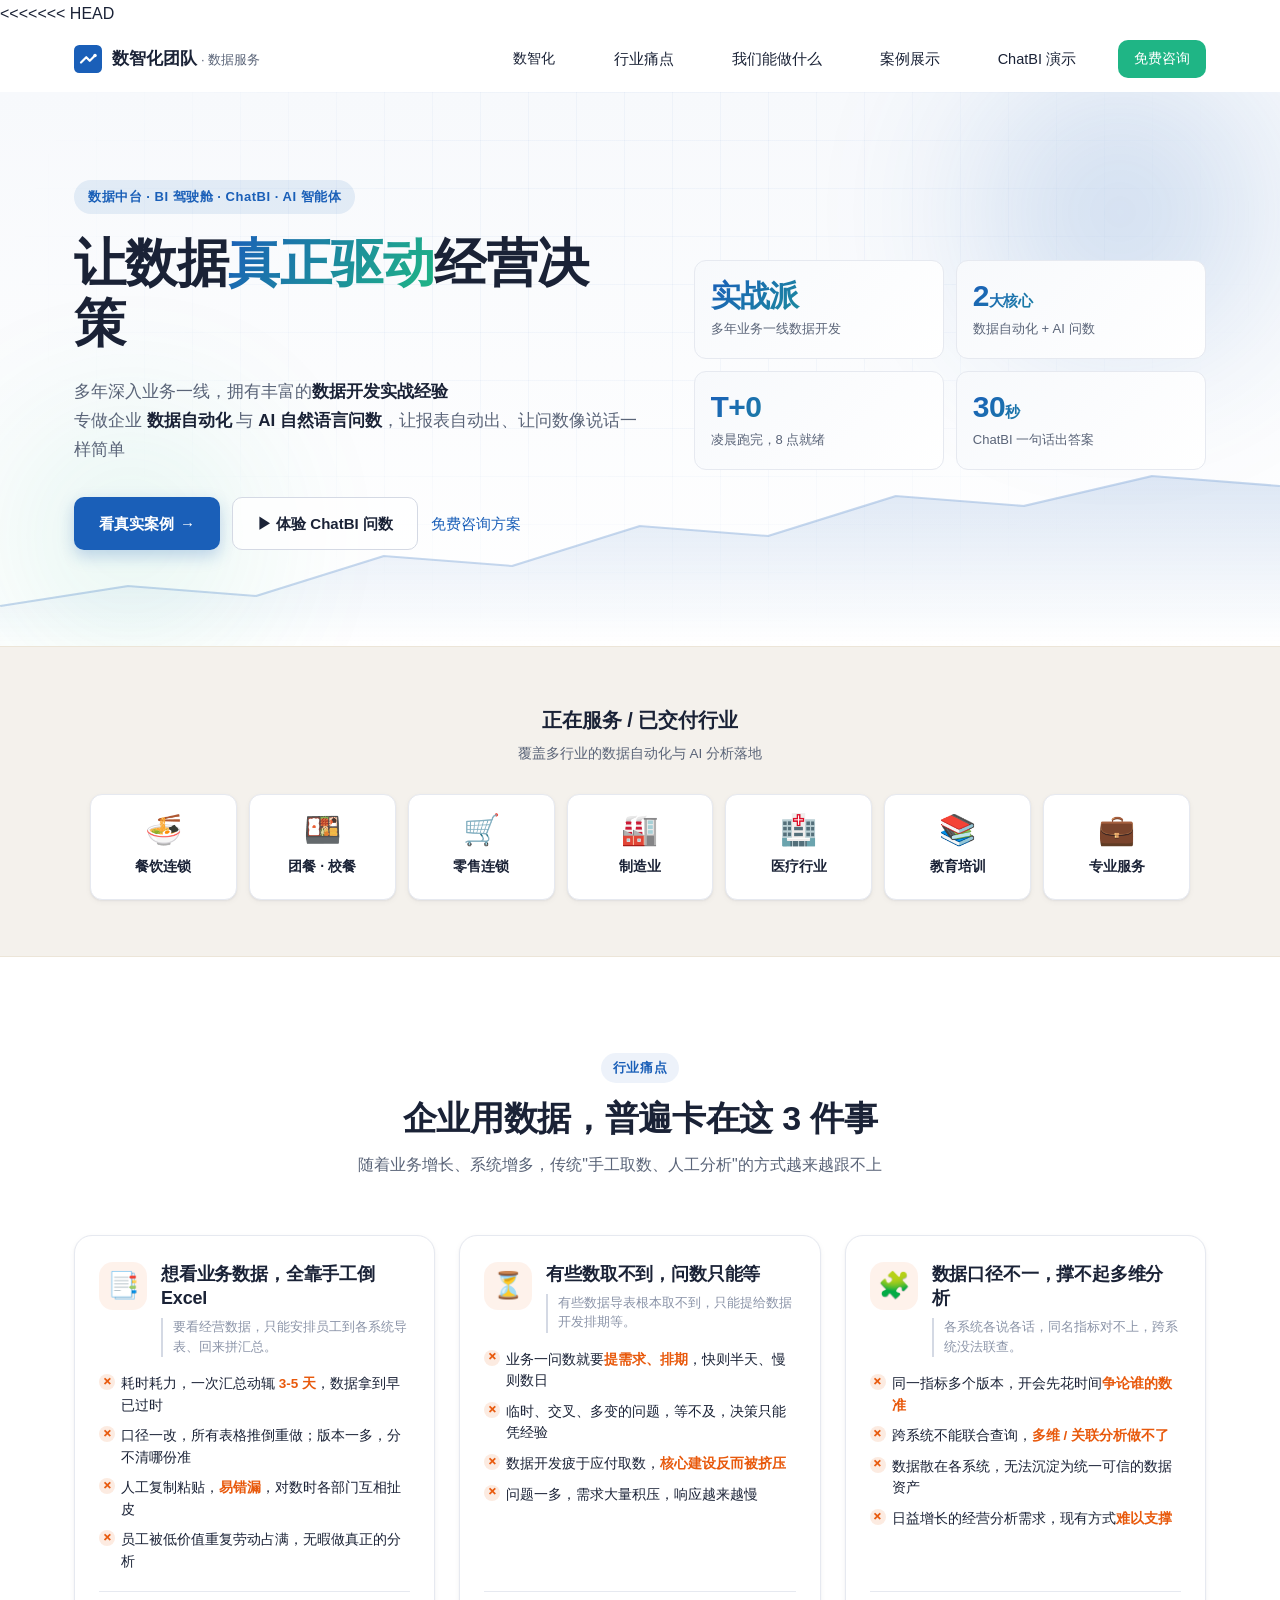
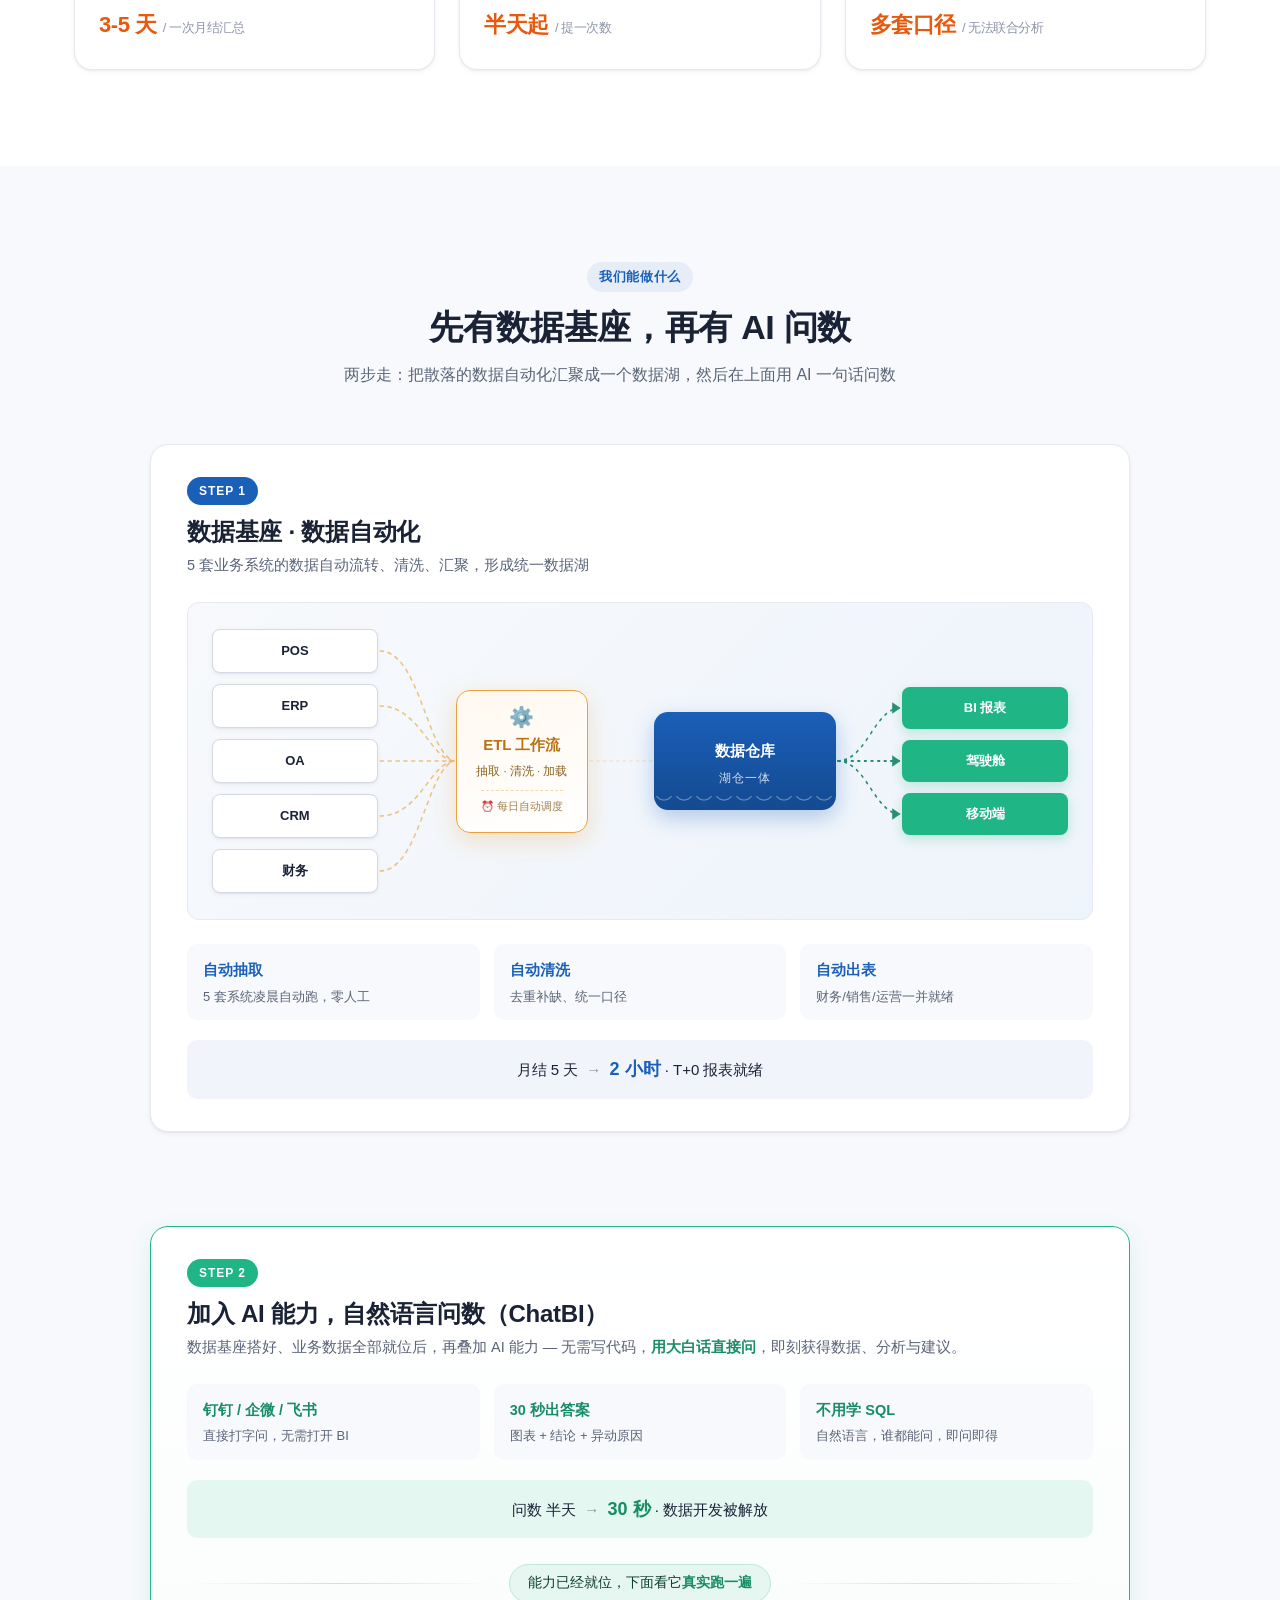
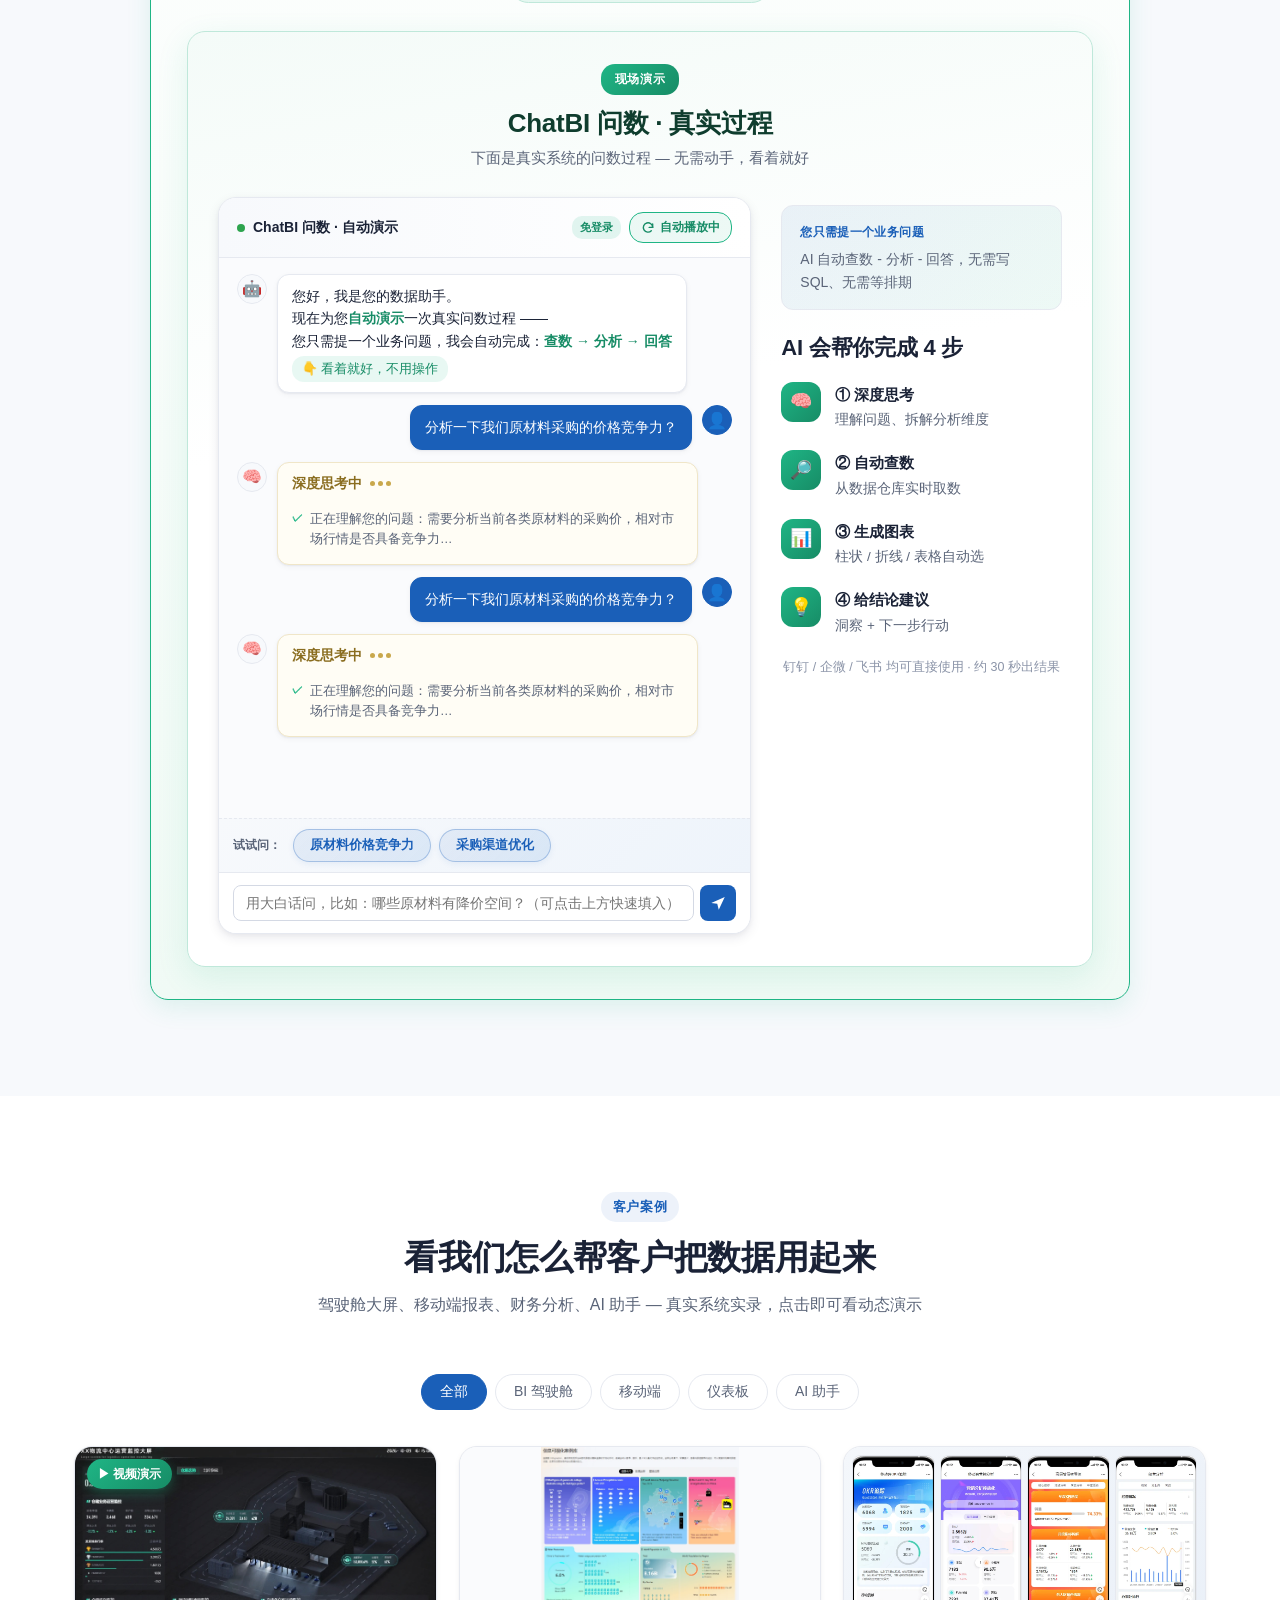
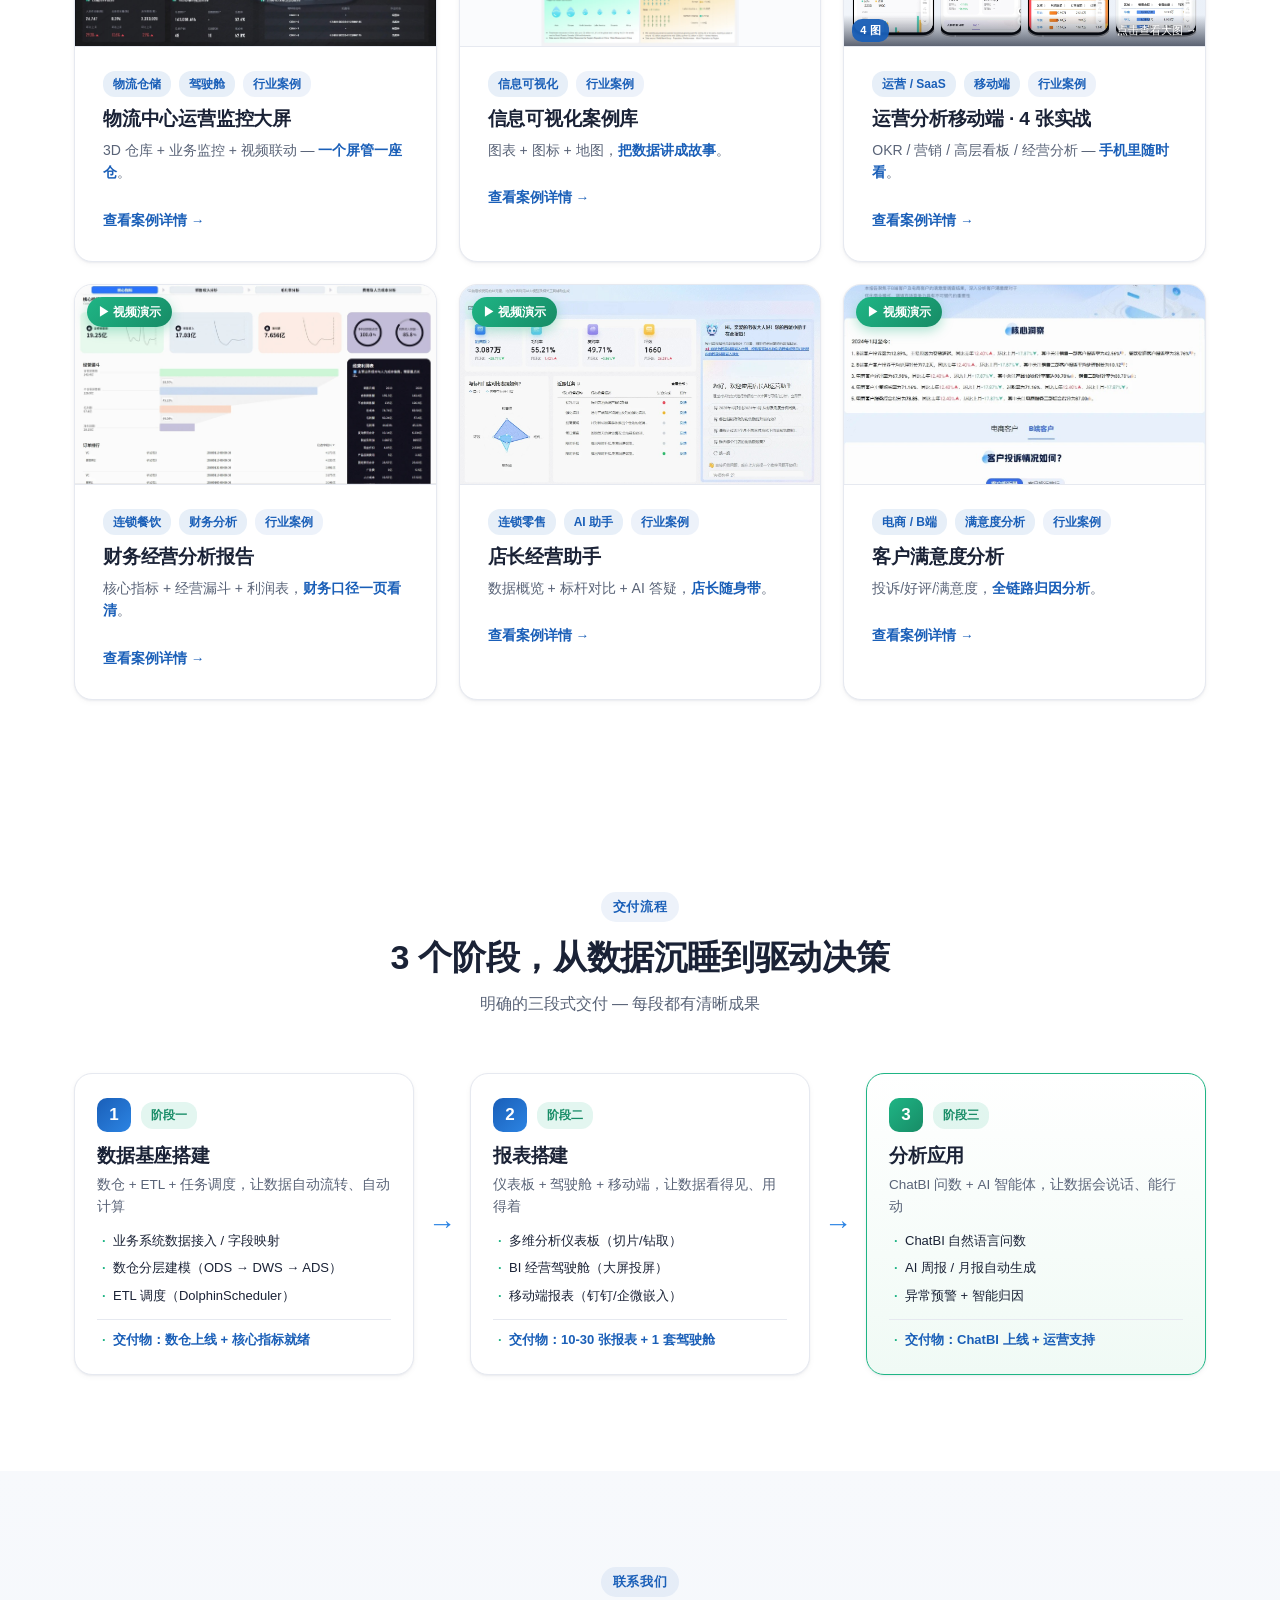
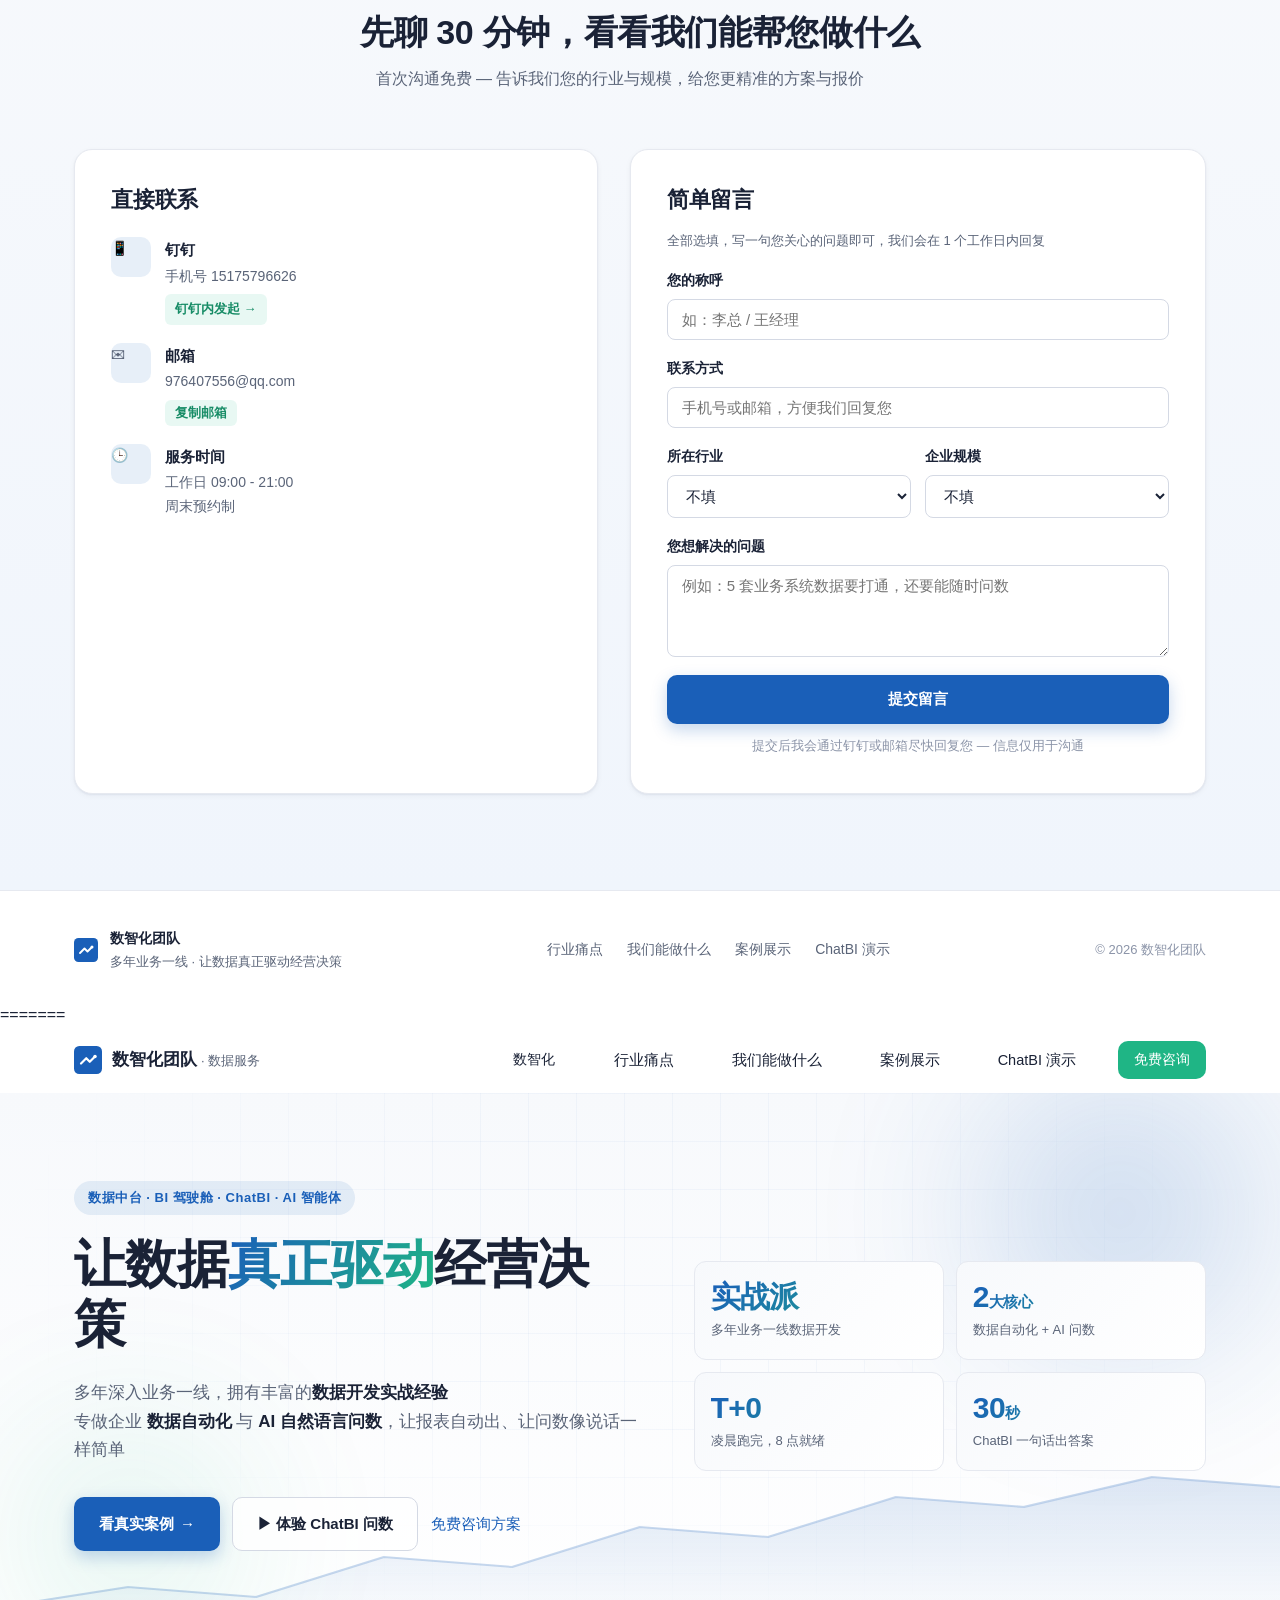
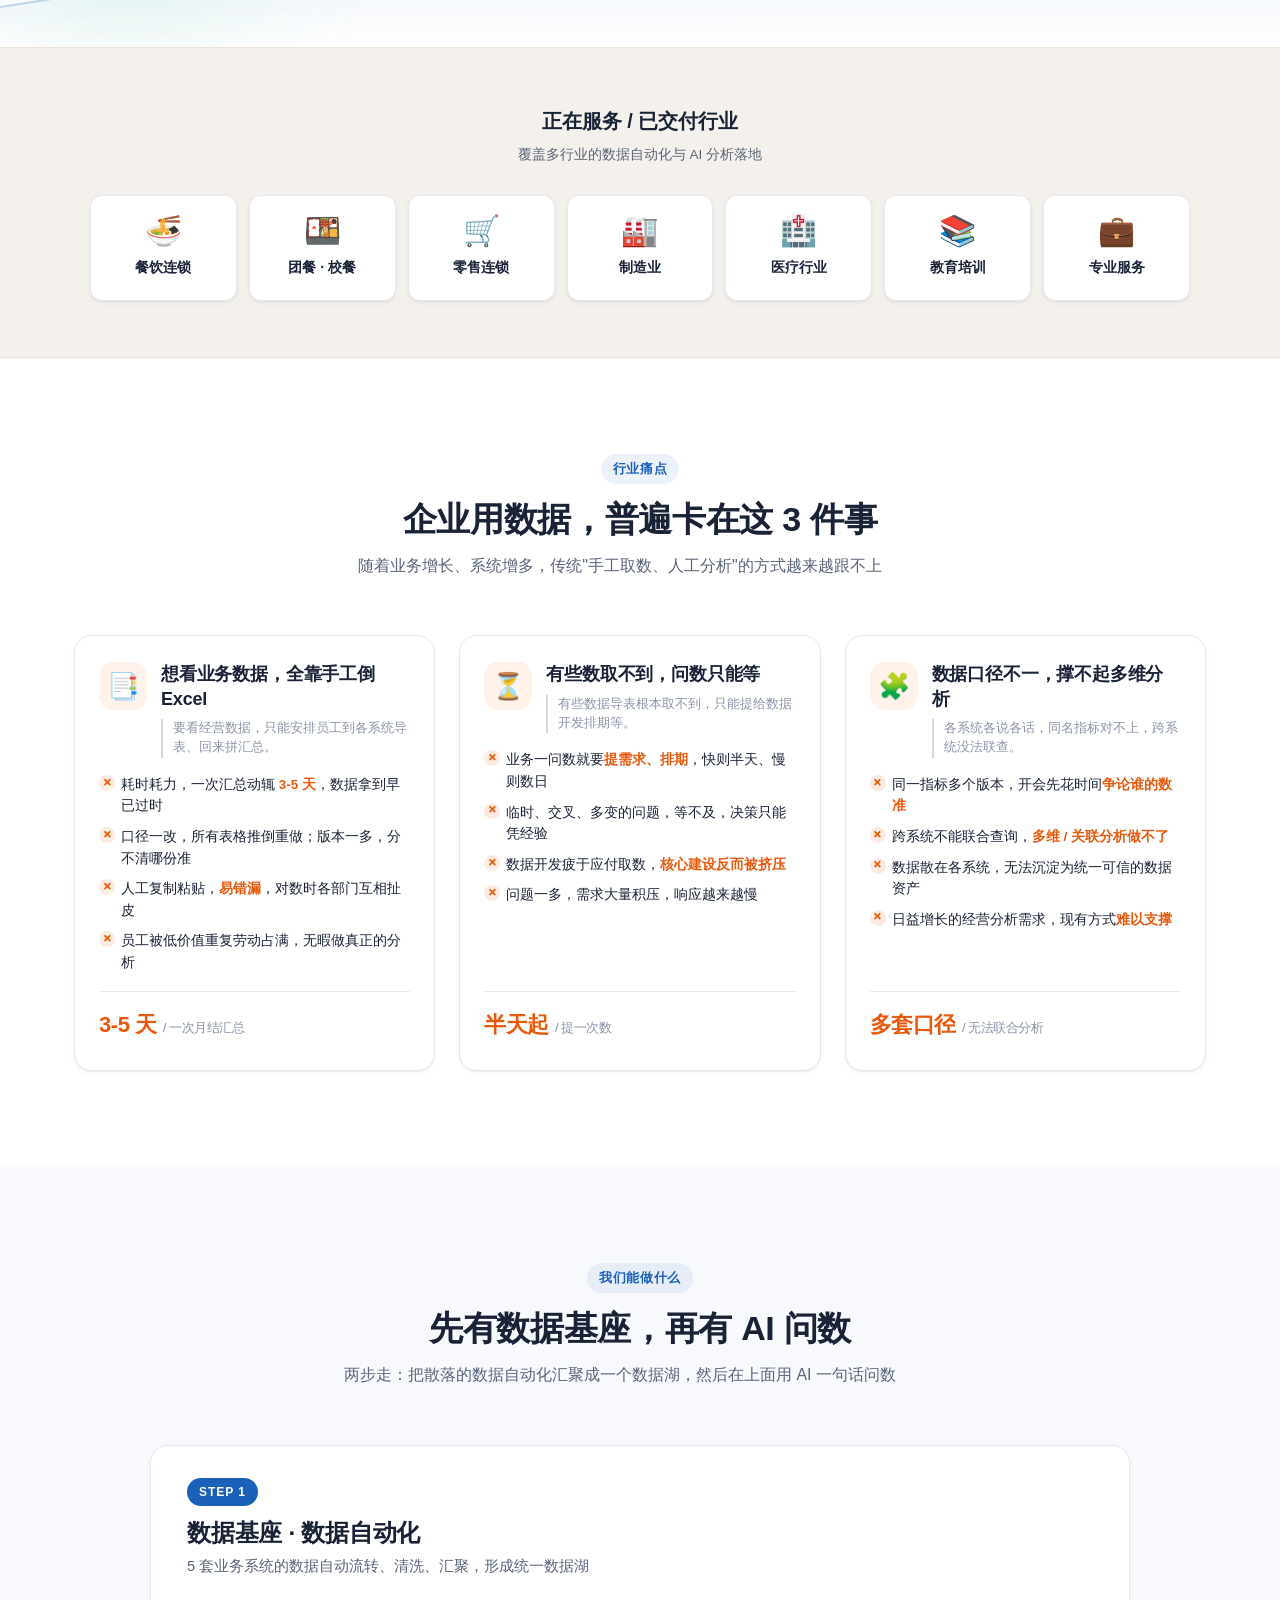
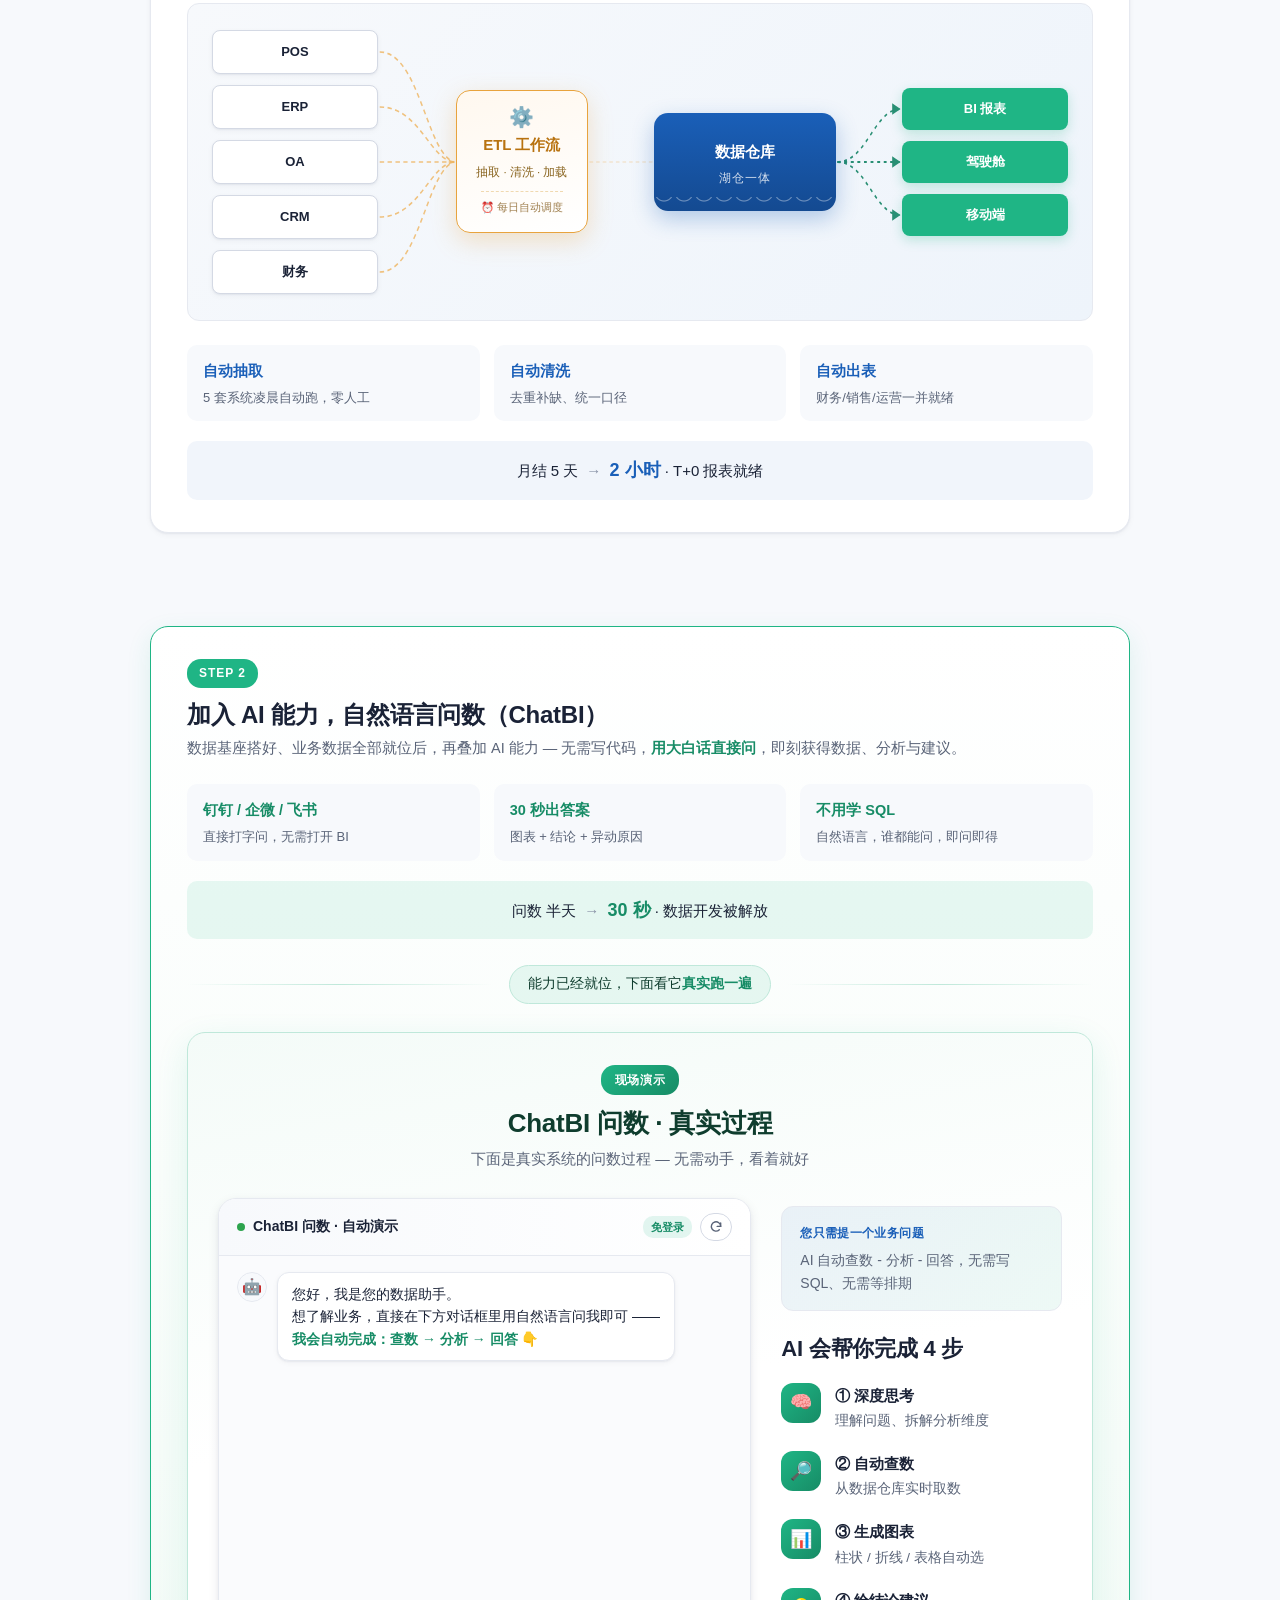
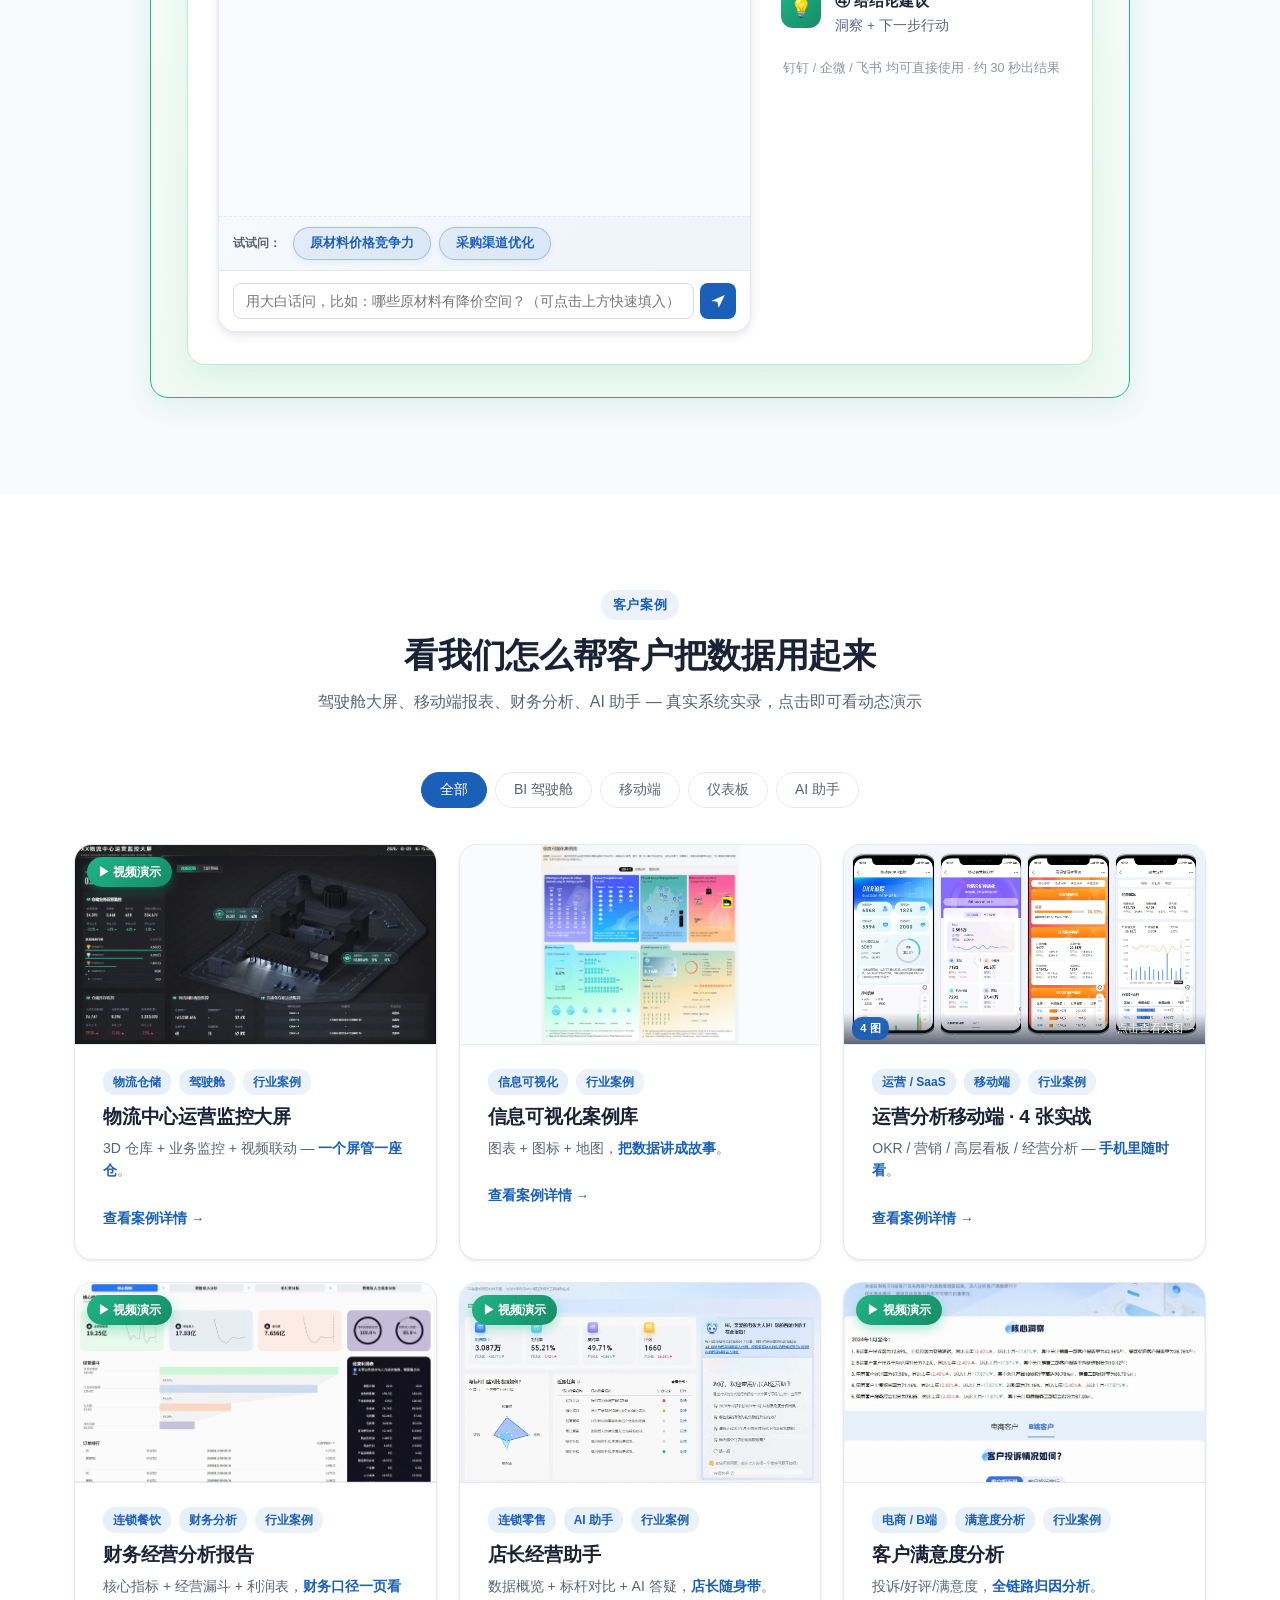
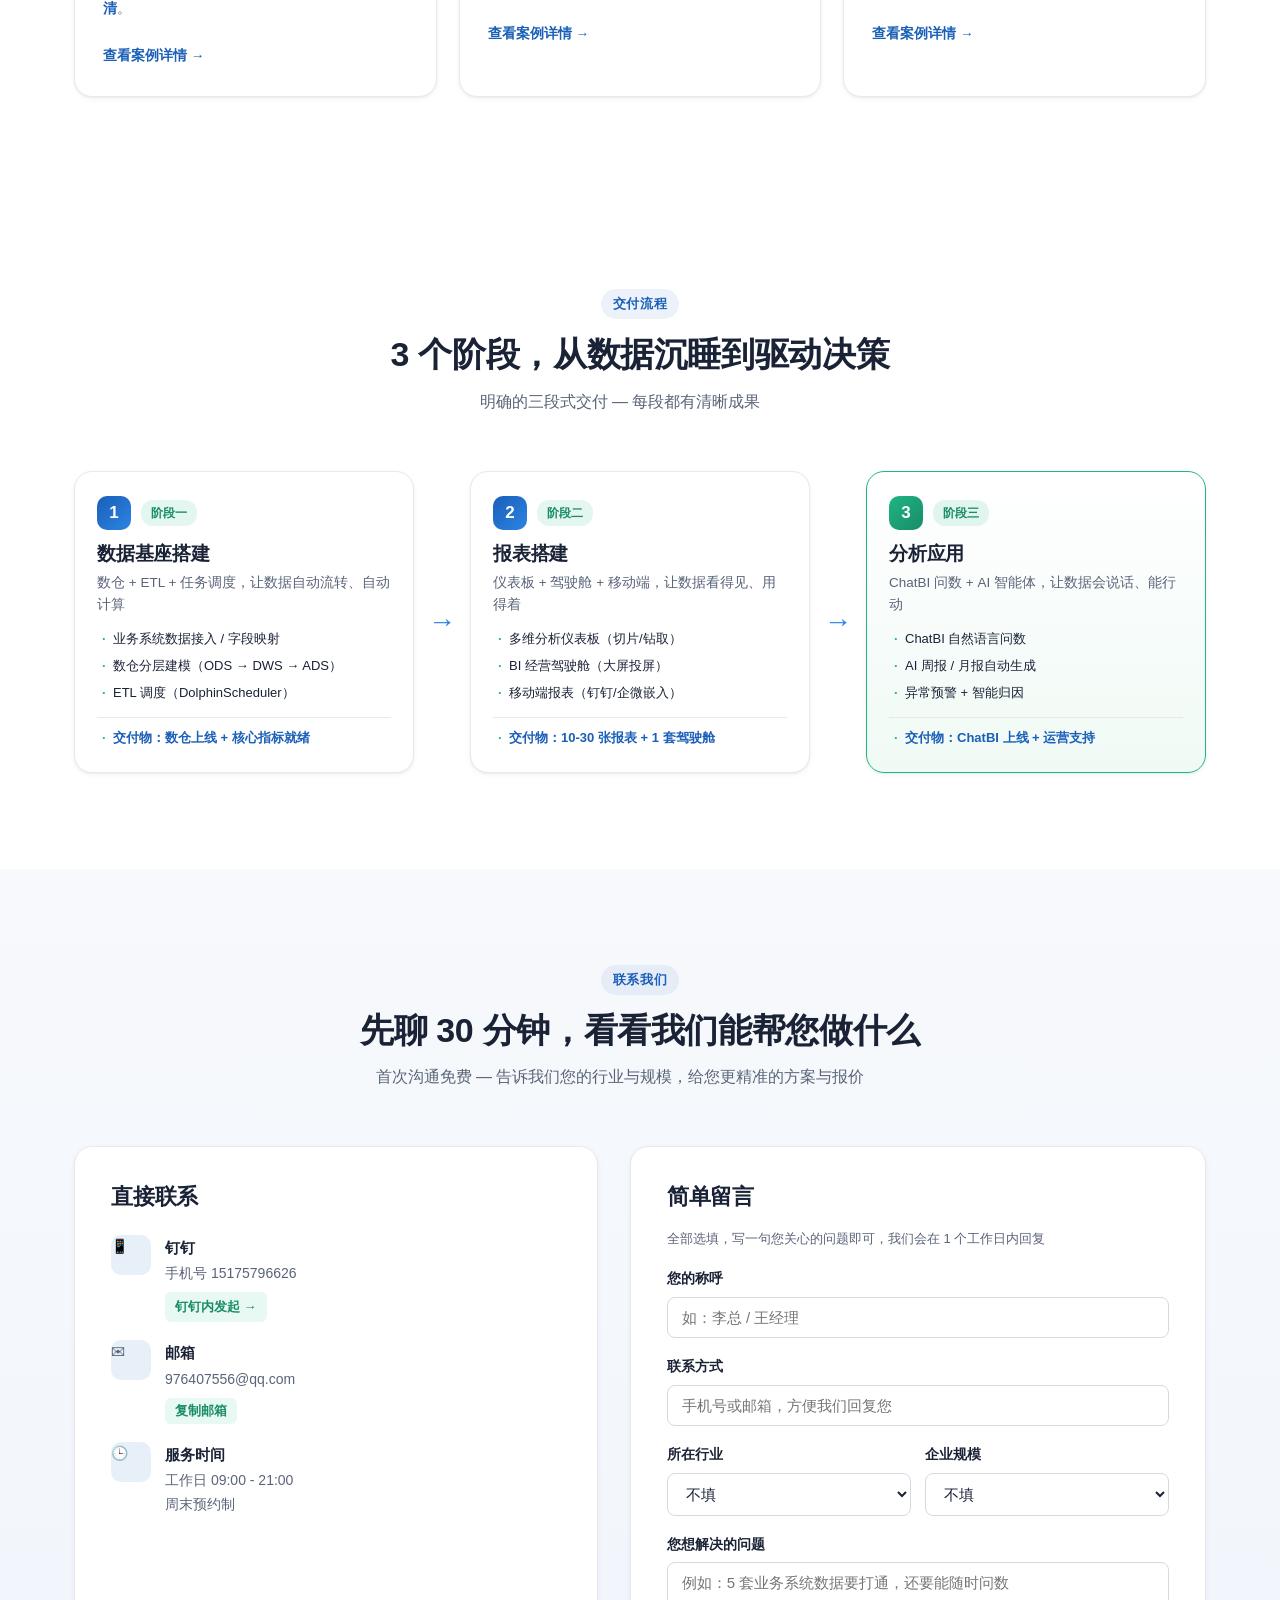
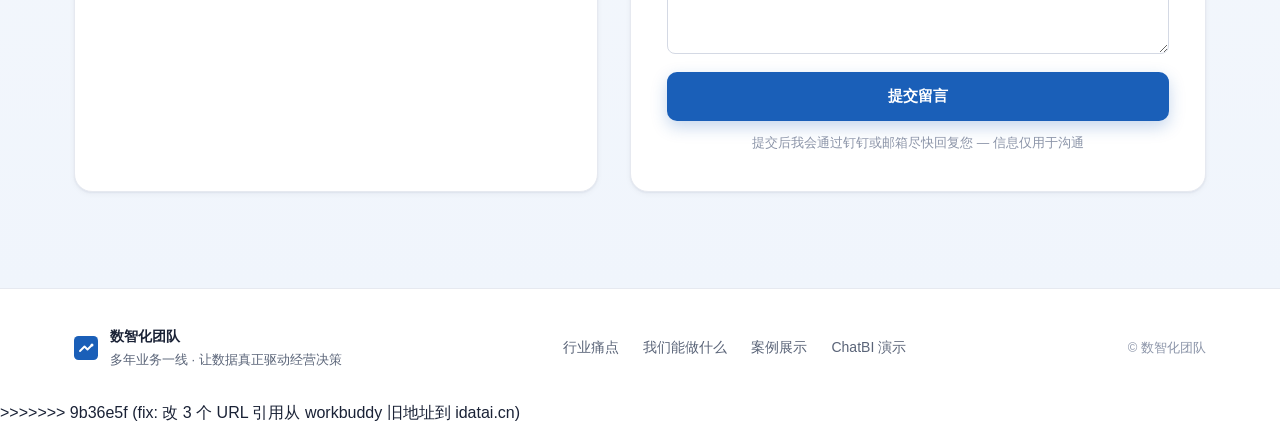
==== index.html @ 16d1fde9 "fix: 完整 index.html 覆盖（含 14 个 data-gallery）" ====
<<<<<<< HEAD
<!DOCTYPE html>
<html lang="zh-CN">
<head>
<meta charset="UTF-8">
<meta name="viewport" content="width=device-width, initial-scale=1.0">
<meta name="theme-color" content="#1a5fb8">

<title>数据中台 · BI 驾驶舱 · ChatBI 问数 | 数智化团队</title>
<meta name="description" content="数智化团队 - 多年深入业务一线，专做企业数据自动化与 AI 自然语言问数。让数据自动流转、自动计算，老板一句话问数即得。">
<meta name="baidu-site-verification" content="codeva-qKDYJHeSsP" />
<meta name="baidu-site-verification" content="codeva-qKDYJHeSsP" />
<meta name="baidu-site-verification" content="codeva-7D6JNhnfxL" />
<meta name="keywords" content="数据中台,BI驾驶舱,ChatBI,数据自动化,ETL,数据开发,数仓,Doris,AI问数,大屏,移动端报表,损益模型,多维分析">
<meta name="author" content="韩逢雨 - 数智化团队">
<meta name="robots" content="index, follow">
<link rel="canonical" href="https://idatai.cn/">

<meta property="og:type" content="website">
<meta property="og:title" content="数智化团队 | 让数据真正驱动经营决策">
<meta property="og:description" content="数据自动流转、自动计算；AI 一句话问数即得。多年深入业务一线的实战经验。">
<meta property="og:url" content="https://idatai.cn/">

<script type="application/ld+json">
{
  "@context": "https://schema.org",
  "@type": "ProfessionalService",
  "name": "数智化团队",
  "description": "企业数据自动化、BI 驾驶舱、ChatBI 自然语言问数服务",
  "url": "https://idatai.cn/",
  "provider": {"@type":"Person","name":"韩逢雨","jobTitle":"数据总监"},
  "areaServed": "CN",
  "serviceType": ["数据中台", "BI 驾驶舱", "ChatBI 问数", "ETL", "AI 智能体"],
  "knowsAbout": ["数据仓库", "ETL", "Doris", "DolphinScheduler", "ChatBI", "BI 驾驶舱", "数据建模"]
}
</script>
<script type="application/ld+json">
{
  "@context": "https://schema.org",
  "@type": "FAQPage",
  "mainEntity": [
    {"@type":"Question","name":"你们能做什么？","acceptedAnswer":{"@type":"Answer","text":"两大核心能力：1) 数据自动化（自动流转、自动计算，省去人工倒腾Excel）；2) AI 自然语言问数（ChatBI），老板一句话问数即得答案。"}},
    {"@type":"Question","name":"数据自动化具体指什么？","acceptedAnswer":{"@type":"Answer","text":"从业务系统自动 ETL 抽取、清洗、计算，凌晨跑完，8 点前报表就绪。告别人工下载 Excel 拼表对数。"}},
    {"@type":"Question","name":"ChatBI 怎么问数？","acceptedAnswer":{"@type":"Answer","text":"在钉钉/企微/飞书里直接打字问，比如'上周华东外卖下滑多少'，30 秒内出图表+结论。"}},
    {"@type":"Question","name":"服务报价？","acceptedAnswer":{"@type":"Answer","text":"单业务系统接入1.5万起；完整数据中台8万起；ChatBI智能体3万起。"}}
  ]
}
</script>

<link rel="stylesheet" href="style.css">
<link rel="icon" href="data:image/svg+xml,%3Csvg xmlns='http://www.w3.org/2000/svg' viewBox='0 0 32 32'%3E%3Crect width='32' height='32' rx='6' fill='%231a5fb8'/%3E%3Cpath d='M8 20 L14 14 L18 18 L24 12' stroke='white' stroke-width='2.5' fill='none' stroke-linecap='round' stroke-linejoin='round'/%3E%3Ccircle cx='24' cy='12' r='2' fill='white'/%3E%3C/svg%3E">
</head>
<body>

<!-- 顶部导航 -->
<header class="nav" id="nav">
  <div class="container nav-inner">
    <a href="#hero" class="logo">
      <span class="logo-mark">
        <svg viewBox="0 0 32 32" width="28" height="28"><rect width="32" height="32" rx="6" fill="#1a5fb8"/><path d="M8 20 L14 14 L18 18 L24 12" stroke="white" stroke-width="2.5" fill="none" stroke-linecap="round" stroke-linejoin="round"/><circle cx="24" cy="12" r="2" fill="white"/></svg>
      </span>
      <span class="logo-text">数智化团队<span class="logo-sub">· 数据服务</span></span>
    </a>
    <nav class="nav-links">
      <a href="#hero" class="nav-top">数智化</a>
      <a href="#pain">行业痛点</a>
      <a href="#value">我们能做什么</a>
      <a href="#cases">案例展示</a>
      <a href="#ai-demo">ChatBI 演示</a>
      <a href="#contact" class="nav-cta">免费咨询</a>
    </nav>
    <button class="nav-toggle" aria-label="菜单" id="navToggle">
      <span></span><span></span><span></span>
    </button>
  </div>
</header>

<!-- ============== 1. Hero ============== -->
<section class="hero" id="hero">
  <div class="hero-bg" aria-hidden="true">
    <div class="grid"></div>
    <div class="orb orb-1"></div>
    <div class="orb orb-2"></div>
    <svg class="hero-chart" viewBox="0 0 600 200" preserveAspectRatio="none">
      <defs>
        <linearGradient id="g1" x1="0" x2="0" y1="0" y2="1">
          <stop offset="0%" stop-color="#1a5fb8" stop-opacity="0.35"/>
          <stop offset="100%" stop-color="#1a5fb8" stop-opacity="0"/>
        </linearGradient>
      </defs>
      <path d="M0,160 L60,140 L120,150 L180,110 L240,120 L300,80 L360,90 L420,50 L480,60 L540,30 L600,40 L600,200 L0,200 Z" fill="url(#g1)"/>
      <path d="M0,160 L60,140 L120,150 L180,110 L240,120 L300,80 L360,90 L420,50 L480,60 L540,30 L600,40" stroke="#1a5fb8" stroke-width="2" fill="none" opacity="0.6"/>
    </svg>
  </div>
  <div class="container hero-inner">
    <div class="hero-text">
      <span class="eyebrow reveal" data-reveal>数据中台 · BI 驾驶舱 · ChatBI · AI 智能体</span>
      <h1 class="hero-title reveal" data-reveal>让数据<em>真正驱动</em>经营决策</h1>
      <p class="hero-sub reveal" data-reveal>
        多年深入业务一线，拥有丰富的<strong>数据开发实战经验</strong><br>
        专做企业 <strong>数据自动化</strong> 与 <strong>AI 自然语言问数</strong>，让报表自动出、让问数像说话一样简单
      </p>
      <div class="hero-actions reveal" data-reveal>
        <a href="#cases" class="btn btn-primary">看真实案例 <span aria-hidden="true">→</span></a>
        <a href="#ai-demo" class="btn btn-ghost">▶ 体验 ChatBI 问数</a>
        <a href="#contact" class="btn btn-link">免费咨询方案</a>
      </div>
    </div>

    <div class="hero-side reveal" data-reveal>
      <div class="hero-stats">
        <div class="hs-item">
          <div class="hs-num">实战派</div>
          <div class="hs-label">多年业务一线数据开发</div>
        </div>
        <div class="hs-item">
          <div class="hs-num">2<span class="hs-unit">大核心</span></div>
          <div class="hs-label">数据自动化 + AI 问数</div>
        </div>
        <div class="hs-item">
          <div class="hs-num">T+0</div>
          <div class="hs-label">凌晨跑完，8 点就绪</div>
        </div>
        <div class="hs-item">
          <div class="hs-num">30<span class="hs-unit">秒</span></div>
          <div class="hs-label">ChatBI 一句话出答案</div>
        </div>
      </div>
    </div>
  </div>
</section>

<!-- 服务行业 -->
<section class="section industries">
  <div class="container">
    <div class="ind-head reveal" data-reveal>
      <span class="ind-title">正在服务 / 已交付行业</span>
      <span class="ind-sub">覆盖多行业的数据自动化与 AI 分析落地</span>
    </div>
    <div class="ind-grid">
      <div class="ind-card"><span class="ind-emoji">🍜</span><span class="ind-name">餐饮连锁</span></div>
      <div class="ind-card"><span class="ind-emoji">🍱</span><span class="ind-name">团餐 · 校餐</span></div>
      <div class="ind-card"><span class="ind-emoji">🛒</span><span class="ind-name">零售连锁</span></div>
      <div class="ind-card"><span class="ind-emoji">🏭</span><span class="ind-name">制造业</span></div>
      <div class="ind-card"><span class="ind-emoji">🏥</span><span class="ind-name">医疗行业</span></div>
      <div class="ind-card"><span class="ind-emoji">📚</span><span class="ind-name">教育培训</span></div>
      <div class="ind-card"><span class="ind-emoji">💼</span><span class="ind-name">专业服务</span></div>
    </div>
  </div>
</section>

<!-- ============== 2. 行业痛点 ============== -->
<section class="section" id="pain">
  <div class="container">
    <div class="section-head reveal" data-reveal>
      <span class="kicker">行业痛点</span>
      <h2 class="section-title">企业用数据，普遍卡在这 3 件事</h2>
      <p class="section-lead">随着业务增长、系统增多，传统"手工取数、人工分析"的方式越来越跟不上</p>
    </div>
    <div class="pain-grid pain-grid-lg">
      <!-- 痛点 1：手工倒 Excel -->
      <article class="pain-card pain-card-lg reveal" data-reveal>
        <div class="pain-top">
          <div class="pain-icon">📑</div>
          <div>
            <h3>想看业务数据，全靠手工倒 Excel</h3>
            <span class="pain-scene">要看经营数据，只能安排员工到各系统导表、回来拼汇总。</span>
          </div>
        </div>
        <ul class="pain-cons">
          <li>耗时耗力，一次汇总动辄 <strong>3-5 天</strong>，数据拿到早已过时</li>
          <li>口径一改，所有表格推倒重做；版本一多，分不清哪份准</li>
          <li>人工复制粘贴，<strong>易错漏</strong>，对数时各部门互相扯皮</li>
          <li>员工被低价值重复劳动占满，无暇做真正的分析</li>
        </ul>
        <div class="pain-stat">3-5 天<span>/ 一次月结汇总</span></div>
      </article>

      <!-- 痛点 2：问数要等 -->
      <article class="pain-card pain-card-lg reveal" data-reveal>
        <div class="pain-top">
          <div class="pain-icon">⏳</div>
          <div>
            <h3>有些数取不到，问数只能等</h3>
            <span class="pain-scene">有些数据导表根本取不到，只能提给数据开发排期等。</span>
          </div>
        </div>
        <ul class="pain-cons">
          <li>业务一问数就要<strong>提需求、排期</strong>，快则半天、慢则数日</li>
          <li>临时、交叉、多变的问题，等不及，决策只能凭经验</li>
          <li>数据开发疲于应付取数，<strong>核心建设反而被挤压</strong></li>
          <li>问题一多，需求大量积压，响应越来越慢</li>
        </ul>
        <div class="pain-stat">半天起<span>/ 提一次数</span></div>
      </article>

      <!-- 痛点 3：口径不一、孤岛 -->
      <article class="pain-card pain-card-lg reveal" data-reveal>
        <div class="pain-top">
          <div class="pain-icon">🧩</div>
          <div>
            <h3>数据口径不一，撑不起多维分析</h3>
            <span class="pain-scene">各系统各说各话，同名指标对不上，跨系统没法联查。</span>
          </div>
        </div>
        <ul class="pain-cons">
          <li>同一指标多个版本，开会先花时间<strong>争论谁的数准</strong></li>
          <li>跨系统不能联合查询，<strong>多维 / 关联分析做不了</strong></li>
          <li>数据散在各系统，无法沉淀为统一可信的数据资产</li>
          <li>日益增长的经营分析需求，现有方式<strong>难以支撑</strong></li>
        </ul>
        <div class="pain-stat">多套口径<span>/ 无法联合分析</span></div>
      </article>
    </div>
  </div>
</section>

<!-- ============== 3. 我们能做什么（数据基座 → AI 问数） ============== -->
<section class="section section-alt" id="value">
  <div class="container">
    <div class="section-head reveal" data-reveal>
      <span class="kicker">我们能做什么</span>
      <h2 class="section-title">先有数据基座，再有 AI 问数</h2>
      <p class="section-lead">两步走：把散落的数据自动化汇聚成一个数据湖，然后在上面用 AI 一句话问数</p>
    </div>

    <div class="value-stack">
      <!-- 第一步：数据基座 -->
      <article class="value-stage reveal" data-reveal>
        <div class="vs-head">
          <span class="vs-step">STEP 1</span>
          <h3>数据基座 · 数据自动化</h3>
          <p class="vs-sub">5 套业务系统的数据自动流转、清洗、汇聚，形成统一数据湖</p>
        </div>

        <!-- ETL 流转链路：业务系统 → ETL 工作流 → 数据仓库/数据湖 → 应用 -->
        <div class="etl-flow" aria-hidden="true">
          <!-- 5 个业务系统 -->
          <div class="etl-sources">
            <span class="src-node" style="--i:0">POS</span>
            <span class="src-node" style="--i:1">ERP</span>
            <span class="src-node" style="--i:2">OA</span>
            <span class="src-node" style="--i:3">CRM</span>
            <span class="src-node" style="--i:4">财务</span>
          </div>

          <!-- 汇聚曲线：5 条斜线汇入 ETL 工作流 -->
          <div class="etl-linkset">
            <svg viewBox="0 0 90 264" preserveAspectRatio="none">
              <path class="ln" style="--d:0s"   d="M2,22 C48,22 56,124 88,132" />
              <path class="ln" style="--d:.25s" d="M2,77 C48,77 60,130 88,132" />
              <path class="ln" style="--d:.5s"  d="M2,132 C50,132 62,132 88,132" />
              <path class="ln" style="--d:.75s" d="M2,187 C48,187 60,134 88,132" />
              <path class="ln" style="--d:1s"   d="M2,242 C48,242 56,140 88,132" />
            </svg>
          </div>

          <!-- ETL 工作流（链路中一环） -->
          <div class="etl-pipeline">
            <span class="pl-gear">⚙️</span>
            <span class="pl-title">ETL 工作流</span>
            <span class="pl-sub">抽取 · 清洗 · 加载</span>
            <span class="pl-sched">⏰ 每日自动调度</span>
          </div>

          <!-- 连线：ETL → 数据仓库 -->
          <div class="etl-linkset etl-linkset-out">
            <svg viewBox="0 0 90 100" preserveAspectRatio="none">
              <path class="ln" style="--d:0s" d="M2,50 L88,50" />
            </svg>
          </div>

          <!-- 数据仓库 / 数据湖 -->
          <div class="etl-lake">
            <span class="lake-label">数据仓库</span>
            <span class="lake-sub">湖仓一体</span>
            <div class="lake-waves"><span></span><span></span><span></span></div>
          </div>

          <!-- 分支线：数据仓库 → 3 个应用 -->
          <div class="etl-linkset etl-linkset-arrow">
            <svg viewBox="0 0 90 264" preserveAspectRatio="none">
              <defs>
                <marker id="arrowhead" markerWidth="8" markerHeight="8" refX="6" refY="3" orient="auto">
                  <path d="M0,0 L6,3 L0,6 Z" fill="#1f8a6d"/>
                </marker>
              </defs>
<path class="ln dash" style="--d:0s"   d="M2,132 C42,132 52,79 88,79" />
<path class="ln dash" style="--d:.35s" d="M2,132 C46,132 62,132 88,132" />
<path class="ln dash" style="--d:.7s"  d="M2,132 C42,132 52,185 88,185" />
            </svg>
          </div>

          <!-- 右侧应用 -->
          <div class="etl-out">
            <span class="out-node" style="--i:0">BI 报表</span>
            <span class="out-node" style="--i:1">驾驶舱</span>
            <span class="out-node" style="--i:2">移动端</span>
          </div>
        </div>

        <div class="vs-points">
          <div class="vsp"><strong>自动抽取</strong><span>5 套系统凌晨自动跑，零人工</span></div>
          <div class="vsp"><strong>自动清洗</strong><span>去重补缺、统一口径</span></div>
          <div class="vsp"><strong>自动出表</strong><span>财务/销售/运营一并就绪</span></div>
        </div>
        <div class="vs-result">月结 5 天 <em>→</em> <strong>2 小时</strong> · T+0 报表就绪</div>
      </article>

      <!-- 递进箭头 -->
      <div class="value-arrow-down reveal" data-reveal">
        <span>基座建好后，上层才能用 AI 问数</span>
        <b>↓</b>
      </div>

      <!-- 第二步：AI 问数 -->
      <article class="value-stage stage-ai reveal" data-reveal>
        <div class="vs-head">
          <span class="vs-step">STEP 2</span>
          <h3>加入 AI 能力，自然语言问数（ChatBI）</h3>
          <p class="vs-sub">数据基座搭好、业务数据全部就位后，再叠加 AI 能力 — 无需写代码，<strong>用大白话直接问</strong>，即刻获得数据、分析与建议。</p>
        </div>
        <div class="vs-points">
          <div class="vsp"><strong>钉钉 / 企微 / 飞书</strong><span>直接打字问，无需打开 BI</span></div>
          <div class="vsp"><strong>30 秒出答案</strong><span>图表 + 结论 + 异动原因</span></div>
          <div class="vsp"><strong>不用学 SQL</strong><span>自然语言，谁都能问，即问即得</span></div>
        </div>
        <div class="vs-result">问数 半天 <em>→</em> <strong>30 秒</strong> · 数据开发被解放</div>

        <!-- 过渡：能力说明 → 现场演示 -->
        <div class="ai-bridge">
          <span class="ai-bridge-line"></span>
          <span class="ai-bridge-text">能力已经就位，下面看它<strong>真实跑一遍</strong></span>
          <span class="ai-bridge-line"></span>
        </div>

        <!-- STEP 2 实战演示（同一张卡内） -->
        <div class="ai-demo" id="ai-demo">
          <div class="aid-head">
            <span class="aid-badge">现场演示</span>
            <h3>ChatBI 问数 · 真实过程</h3>
            <p class="aid-sub">下面是真实系统的问数过程 — 无需动手，看着就好</p>
          </div>

      <div class="chatbi-stage chatbi-stage-lg">
        <!-- 左：大对话窗口 -->
        <div class="chatbi-card chatbi-card-lg">
          <div class="cb-head">
            <span class="cb-dot live"></span>
            <span class="cb-title">ChatBI 问数 · 自动演示</span>
            <span class="cb-tag">免登录</span>
            <button type="button" class="cb-replay" id="cbReplay" title="重新播放演示" aria-label="重新播放演示">
              <svg viewBox="0 0 24 24" width="14" height="14"><path d="M20 11a8 8 0 1 0-2.3 5.7" stroke="currentColor" stroke-width="2.4" fill="none" stroke-linecap="round"/><path d="M20 5v6h-6" stroke="currentColor" stroke-width="2.4" fill="none" stroke-linecap="round" stroke-linejoin="round"/></svg>
              <span class="cb-replay-text">重播</span>
            </button>
          </div>
          <div class="cb-body cb-body-lg" id="cbBody">
            <div class="cb-msg bot">
              <span class="cb-avatar">🤖</span>
              <div class="cb-bubble">
                您好，我是您的数据助手。<br>
                想了解业务，直接在下方对话框里用自然语言问我即可 ——<br>
                <strong>我会自动完成：查数 → 分析 → 回答</strong> 👇
              </div>
            </div>
          </div>
            <div class="cb-presets" id="cbPresets">
              
              <button type="button" class="cb-preset" data-q="分析一下我们原材料采购的价格竞争力？">原材料价格竞争力</button>
              <button type="button" class="cb-preset" data-q="给我们一些采购渠道优化建议">采购渠道优化</button>
            </div>
            <form class="cb-input" id="cbForm">
              <input type="text" id="cbInput" placeholder="用大白话问，比如：哪些原材料有降价空间？（可点击上方快速填入）" autocomplete="off">
            <button type="submit" aria-label="发送">
              <svg viewBox="0 0 24 24" width="18" height="18"><path d="M3 12 L21 4 L13 21 L11 13 L3 12 Z" fill="currentColor"/></svg>
            </button>
          </form>
        </div>

        <!-- 右：引导 + 能力 -->
        <div class="chatbi-side chatbi-side-lg">
          <div class="cb-side-ask">
            <span class="cb-side-label">您只需提一个业务问题</span>
            <p>AI 自动查数 - 分析 - 回答，无需写 SQL、无需等排期</p>
          </div>
          <h3>AI 会帮你完成 4 步</h3>
          <ul class="chatbi-features">
            <li>
              <span class="cf-icon">🧠</span>
              <div>
                <strong>① 深度思考</strong>
                <p>理解问题、拆解分析维度</p>
              </div>
            </li>
            <li>
              <span class="cf-icon">🔎</span>
              <div>
                <strong>② 自动查数</strong>
                <p>从数据仓库实时取数</p>
              </div>
            </li>
            <li>
              <span class="cf-icon">📊</span>
              <div>
                <strong>③ 生成图表</strong>
                <p>柱状 / 折线 / 表格自动选</p>
              </div>
            </li>
            <li>
              <span class="cf-icon">💡</span>
              <div>
                <strong>④ 给结论建议</strong>
                <p>洞察 + 下一步行动</p>
              </div>
            </li>
          </ul>
          <div class="cb-side-note">钉钉 / 企微 / 飞书 均可直接使用 · 约 30 秒出结果</div>
        </div>
      </div>
        </div><!-- /.ai-demo -->
      </article>
    </div>
  </div>
</section>

<!-- ============== 4. 案例展示（含驾驶舱/移动端/损益模型） ============== -->
<section class="section" id="cases">
  <div class="container">
    <div class="section-head reveal" data-reveal>
      <span class="kicker">客户案例</span>
      <h2 class="section-title">看我们怎么帮客户把数据用起来</h2>
      <p class="section-lead">驾驶舱大屏、移动端报表、财务分析、AI 助手 — 真实系统实录，点击即可看动态演示</p>
    </div>

    <!-- 案例标签切换 -->
    <div class="case-tabs reveal" data-reveal>
      <button class="ct-tab active" data-tab="all">全部</button>
      <button class="ct-tab" data-tab="cockpit">BI 驾驶舱</button>
      <button class="ct-tab" data-tab="mobile">移动端</button>
      <button class="ct-tab" data-tab="dashboard">仪表板</button>
      <button class="ct-tab" data-tab="ai">AI 助手</button>
    </div>

    <div class="case-grid case-grid-6" id="caseGrid">
      <!-- 1. 物流中心运营监控大屏（左上 · 动图） -->
      <article class="case-card js-case" data-cat="cockpit"
        data-title="物流中心运营监控大屏"
        data-tags='["物流仓储","BI 驾驶舱","真实案例"]'
        data-gallery='["https://idatai.cn/assets/cockpit-live.mp4"]'
        data-animated="1"
        data-lead="仓库态势 3D 可视化 + 业务监控 + 视频联动 + 自动化立库运营 — 一个屏管一座仓。上方为真实系统动态演示（约 12 秒循环）。"
        data-points='["3D 仓库态势：实时显示库区、托盘、入库/出库箱数","运输/客户/里程排行，榜单一目了然","仓储库存 + 视频监控 + 立库运营同屏呈现","支持大屏投屏，办公室常态轮播"]'
        data-metric='一个屏 · 管一座仓'
        data-live="https://bi.aliyuncs.com/t/VbIjUb"
        data-live-title="物流中心运营监控大屏">
        <div class="case-img case-img-thumb">
          <img src="assets/case-cockpit-cover.jpg" alt="物流中心运营监控大屏" loading="lazy">
          <span class="case-gif-badge">▶ 视频演示</span>
          <span class="case-zoom">🔍 点击查看详情</span>
        </div>
        <div class="case-info">
          <div class="case-meta">
            <span class="case-tag">物流仓储</span>
            <span class="case-tag">驾驶舱</span>
            <span class="case-tag real">行业案例</span>
          </div>
          <h3>物流中心运营监控大屏</h3>
          <p>3D 仓库 + 业务监控 + 视频联动 — <strong>一个屏管一座仓</strong>。</p>
          <span class="case-cta">查看案例详情 →</span>
        </div>
      </article>

      <!-- 2. 信息可视化案例库（右上 · 静态） -->
      <article class="case-card js-case" data-cat="dashboard"
        data-title="信息可视化案例库"
        data-tags='["信息可视化","数据故事","真实案例"]'
        data-gallery='["assets/case-infographic.webp"]'
        data-lead="把抽象数据做成看得懂的故事 — 一屏一个主题，用图形、地图、图标卡片讲清业务发现。"
        data-points='["六大主题卡片：游戏偏好 / 降雨 / 森林面积 / AI 应用 / 水资源 / 世界人口","数据与图文混排，图表 + 结论 + 数据来源一体化","模板化生产，业务场景可快速替换复用"]'
        data-metric='一屏一个主题 · 数据会讲故事'>
        <div class="case-img case-img-thumb case-img-contain">
          <img src="assets/case-infographic.webp" alt="信息可视化案例库" loading="lazy">
          <span class="case-zoom">🔍 点击查看详情</span>
        </div>
        <div class="case-info">
          <div class="case-meta">
            <span class="case-tag">信息可视化</span>
            <span class="case-tag real">行业案例</span>
          </div>
          <h3>信息可视化案例库</h3>
          <p>图表 + 图标 + 地图，<strong>把数据讲成故事</strong>。</p>
          <span class="case-cta">查看案例详情 →</span>
        </div>
      </article>

      <!-- 3. 运营分析移动端（左下） -->
      <article class="case-card js-case" data-cat="mobile"
        data-title="运营分析移动端 · 4 张实战"
        data-tags='["运营 / SaaS","移动端","真实案例"]'
        data-cover="assets/mobile-1-okr.webp"
        data-gallery='["assets/mobile-1-okr.webp","assets/mobile-2-marketing.webp","assets/mobile-3-manager.webp","assets/mobile-4-analysis.webp"]'
        data-gallery-labels='["OKR 追踪","营销分析","高层管理者看板","经营分析"]'
        data-lead="覆盖 OKR 追踪、营销分析、高层看板、经营分析 — 钉钉/企微/飞书嵌入即用，通勤路上 30 秒看完关键指标。"
        data-points='["OKR 追踪：拉新/低活/活跃/忠诚用户分层 + MAU 目标进度","营销分析：DAU 走势 + 主站/小程序/Future 站多维拆解","高层看板：年度 KPI 进度 + 月度指标 + 大区销售","经营分析：销售/毛利走势 + 办事处排行，支持下钻","真实样例：DAU 2.55万、销售 432.7万、毛利 4.7%"]'
        data-metric='30 秒 · 通勤看完全局'>
        <div class="case-img case-img-mobile">
          <div class="mob"><img src="assets/mobile-1-okr.webp" alt="OKR 追踪" loading="lazy"></div>
          <div class="mob"><img src="assets/mobile-2-marketing.webp" alt="营销分析" loading="lazy"></div>
          <div class="mob"><img src="assets/mobile-3-manager.webp" alt="高层看板" loading="lazy"></div>
          <div class="mob"><img src="assets/mobile-4-analysis.webp" alt="经营分析" loading="lazy"></div>
          <div class="mob-badges">
            <span class="mb-count">4 图</span>
            <span class="mb-tip">点击查看大图 →</span>
          </div>
        </div>
        <div class="case-info">
          <div class="case-meta">
            <span class="case-tag">运营 / SaaS</span>
            <span class="case-tag">移动端</span>
            <span class="case-tag real">行业案例</span>
          </div>
          <h3>运营分析移动端 · 4 张实战</h3>
          <p>OKR / 营销 / 高层看板 / 经营分析 — <strong>手机里随时看</strong>。</p>
          <span class="case-cta">查看案例详情 →</span>
        </div>
      </article>

      <!-- 4. 财务经营分析报告（右下 · 动图） -->
      <article class="case-card js-case" data-cat="dashboard"
        data-title="财务经营分析报告"
        data-tags='["连锁餐饮","财务分析","真实案例"]'
        data-gallery='["https://idatai.cn/assets/case-report.mp4"]'
        data-animated="1"
        data-lead="核心指标 + 经营漏斗 + 订单排行 + 利润表四联动，一页看清门店经营全貌。"
        data-points='["核心指标卡：含销售额、销售收入、毛利额，含预算达成进度环","经营漏斗：含税销售额 → 不含税 → 毛利 → 净利润逐层转化","订单排行：按子订单号维度排序，随时切换查看","经营利润表：2019 vs 2020 逐项对比，含变动列"]'
        data-metric='核心指标 · 漏斗 · 排行 · 利润表'>
        <div class="case-img case-img-thumb">
          <img src="assets/case-report-cover.jpg" alt="财务经营分析报告" loading="lazy">
          <span class="case-gif-badge">▶ 视频演示</span>
          <span class="case-zoom">🔍 点击查看详情</span>
        </div>
        <div class="case-info">
          <div class="case-meta">
            <span class="case-tag">连锁餐饮</span>
            <span class="case-tag">财务分析</span>
            <span class="case-tag real">行业案例</span>
          </div>
          <h3>财务经营分析报告</h3>
          <p>核心指标 + 经营漏斗 + 利润表，<strong>财务口径一页看清</strong>。</p>
          <span class="case-cta">查看案例详情 →</span>
        </div>
      </article>

      <!-- 5. 店长经营助手（动图） -->
      <article class="case-card js-case" data-cat="ai"
        data-title="店长经营助手"
        data-tags='["连锁零售","AI 助手","真实案例"]'
        data-gallery='["https://idatai.cn/assets/case-manager.mp4"]'
        data-animated="1"
        data-lead="店长的智能小助手 — 数据概览 + 与标杆门店对比 + 近期任务 + AI 对话答疑，一个页面管好门店。"
        data-points='["数据概览：销售额 / 毛利率 / 复购率 / 坪效四项核心指标月环比","标杆对比：雷达图对比同类型标杆门店，快速定位短板","近期任务：陈列/培训/复购等任务清单，状态一目了然","AI 对话：直接问「哪些促销动作对销售额提升最有效」，即时出建议"]'
        data-metric='AI 小助手 · 店长随身带'>
        <div class="case-img case-img-thumb">
          <img src="assets/case-manager-cover.jpg" alt="店长经营助手" loading="lazy">
          <span class="case-gif-badge">▶ 视频演示</span>
          <span class="case-zoom">🔍 点击查看详情</span>
        </div>
        <div class="case-info">
          <div class="case-meta">
            <span class="case-tag">连锁零售</span>
            <span class="case-tag">AI 助手</span>
            <span class="case-tag real">行业案例</span>
          </div>
          <h3>店长经营助手</h3>
          <p>数据概览 + 标杆对比 + AI 答疑，<strong>店长随身带</strong>。</p>
          <span class="case-cta">查看案例详情 →</span>
        </div>
      </article>

      <!-- 6. 客户满意度分析（动图） -->
      <article class="case-card js-case" data-cat="ai"
        data-title="客户满意度分析"
        data-tags='["电商 / B端","满意度分析","真实案例"]'
        data-gallery='["https://idatai.cn/assets/case-satisfaction.mp4"]'
        data-animated="1"
        data-lead="聚焦 B 端客户与电商客户的满意度调查结果，深入分析客户满意度构成与关键影响因素。"
        data-points='["核心洞察：B端客户投诉率 12.89%（主因交货延迟）、电商好评率 97.98%","分渠道拆解：电商客户 / B端客户双视角切换","客户投诉量与投诉率月度趋势","支持按销售渠道、销售部门多维度筛选下钻"]'
        data-metric='满意度 · 投诉 · 归因全链路'>
        <div class="case-img case-img-thumb">
          <img src="assets/case-satisfaction-cover.jpg" alt="客户满意度分析" loading="lazy">
          <span class="case-gif-badge">▶ 视频演示</span>
          <span class="case-zoom">🔍 点击查看详情</span>
        </div>
        <div class="case-info">
          <div class="case-meta">
            <span class="case-tag">电商 / B端</span>
            <span class="case-tag">满意度分析</span>
            <span class="case-tag real">行业案例</span>
          </div>
          <h3>客户满意度分析</h3>
          <p>投诉/好评/满意度，<strong>全链路归因分析</strong>。</p>
          <span class="case-cta">查看案例详情 →</span>
        </div>
      </article>
    </div>

  </div>
</section>

<!-- ============== 5. ChatBI 独立模块 ============== -->


<!-- ============== 6. 交付流程（3 阶段） ============== -->
<section class="section" id="process">
  <div class="container">
    <div class="section-head reveal" data-reveal>
      <span class="kicker">交付流程</span>
      <h2 class="section-title">3 个阶段，从数据沉睡到驱动决策</h2>
      <p class="section-lead">明确的三段式交付 — 每段都有清晰成果</p>
    </div>

    <ol class="process-h">
      <li class="ph-card reveal" data-reveal>
        <div class="ph-top">
          <span class="ph-num">1</span>
          <span class="ph-tag">阶段一</span>
        </div>
        <h3>数据基座搭建</h3>
        <p>数仓 + ETL + 任务调度，让数据自动流转、自动计算</p>
        <ul>
          <li>业务系统数据接入 / 字段映射</li>
          <li>数仓分层建模（ODS → DWS → ADS）</li>
          <li>ETL 调度（DolphinScheduler）</li>
          <li class="ph-deliver">交付物：数仓上线 + 核心指标就绪</li>
        </ul>
      </li>
      <li class="ph-arrow" aria-hidden="true">→</li>
      <li class="ph-card reveal" data-reveal>
        <div class="ph-top">
          <span class="ph-num">2</span>
          <span class="ph-tag">阶段二</span>
        </div>
        <h3>报表搭建</h3>
        <p>仪表板 + 驾驶舱 + 移动端，让数据看得见、用得着</p>
        <ul>
          <li>多维分析仪表板（切片/钻取）</li>
          <li>BI 经营驾驶舱（大屏投屏）</li>
          <li>移动端报表（钉钉/企微嵌入）</li>
          <li class="ph-deliver">交付物：10-30 张报表 + 1 套驾驶舱</li>
        </ul>
      </li>
      <li class="ph-arrow" aria-hidden="true">→</li>
      <li class="ph-card ph-last reveal" data-reveal>
        <div class="ph-top">
          <span class="ph-num">3</span>
          <span class="ph-tag">阶段三</span>
        </div>
        <h3>分析应用</h3>
        <p>ChatBI 问数 + AI 智能体，让数据会说话、能行动</p>
        <ul>
          <li>ChatBI 自然语言问数</li>
          <li>AI 周报 / 月报自动生成</li>
          <li>异常预警 + 智能归因</li>
          <li class="ph-deliver">交付物：ChatBI 上线 + 运营支持</li>
        </ul>
      </li>
    </ol>
  </div>
</section>

<!-- ============== 7. 联系（加行业+企业规模） ============== -->
<section class="section section-contact" id="contact">
  <div class="container">
    <div class="section-head reveal" data-reveal>
      <span class="kicker">联系我们</span>
      <h2 class="section-title">先聊 30 分钟，看看我们能帮您做什么</h2>
      <p class="section-lead">首次沟通免费 — 告诉我们您的行业与规模，给您更精准的方案与报价</p>
    </div>
    <div class="contact-grid">
      <div class="contact-card reveal" data-reveal>
        <h3>直接联系</h3>
        <ul class="contact-list">
          <li>
            <span class="cl-icon">📱</span>
            <div>
              <strong>钉钉</strong>
              <span>手机号 15175796626</span>
              <a href="dingtalk://dingtalkclient/action/sendMessage?target=15175796626" class="cl-link">钉钉内发起 →</a>
            </div>
          </li>
          <li>
            <span class="cl-icon">✉</span>
            <div>
              <strong>邮箱</strong>
              <span id="emailText">976407556@qq.com</span>
              <button type="button" class="cl-link" id="copyEmail">复制邮箱</button>
            </div>
          </li>
          <li>
            <span class="cl-icon">🕒</span>
            <div>
              <strong>服务时间</strong>
              <span>工作日 09:00 - 21:00</span>
              <span>周末预约制</span>
            </div>
          </li>
        </ul>

        
      </div>

      <div class="contact-form-wrap reveal" data-reveal>
        <form class="contact-form" id="contactForm" novalidate onsubmit="return handleSubmit(event)">
          <h3>简单留言</h3>
          <p class="form-hint">全部选填，写一句您关心的问题即可，我们会在 1 个工作日内回复</p>
          <label>
            <span>您的称呼</span>
            <input type="text" name="name" placeholder="如：李总 / 王经理">
          </label>
          <label>
            <span>联系方式</span>
            <input type="text" name="contact" placeholder="手机号或邮箱，方便我们回复您">
          </label>
          <div class="form-row">
            <label>
              <span>所在行业</span>
              <select name="industry">
                <option value="">不填</option>
                <option>团餐 / 校餐</option>
                <option>连锁餐饮</option>
                <option>零售连锁</option>
                <option>制造业</option>
                <option>教育培训</option>
                <option>专业服务</option>
                <option>其他</option>
              </select>
            </label>
            <label>
              <span>企业规模</span>
              <select name="scale">
                <option value="">不填</option>
                <option>10 人以下</option>
                <option>10-50 人</option>
                <option>50-200 人</option>
                <option>200-1000 人</option>
                <option>1000 人以上</option>
              </select>
            </label>
          </div>
          <label>
            <span>您想解决的问题</span>
            <textarea name="msg" rows="4" placeholder="例如：5 套业务系统数据要打通，还要能随时问数"></textarea>
          </label>
          <button type="submit" class="btn btn-primary" id="formSubmit">提交留言</button>
          <p class="form-tip">提交后我会通过钉钉或邮箱尽快回复您 — 信息仅用于沟通</p>
          <p class="form-ok" id="formOk" hidden>✓ 已收到留言，我会尽快联系您！</p>
          <p class="form-err" id="formErr" hidden>提交失败，请稍后重试或直接加我钉钉</p>
        </form>
      </div>
    </div>
  </div>
</section>

<!-- Footer -->
<footer class="footer">
  <div class="container footer-inner">
    <div class="footer-brand">
      <span class="logo-mark">
        <svg viewBox="0 0 32 32" width="24" height="24"><rect width="32" height="32" rx="6" fill="#1a5fb8"/><path d="M8 20 L14 14 L18 18 L24 12" stroke="white" stroke-width="2.5" fill="none" stroke-linecap="round" stroke-linejoin="round"/><circle cx="24" cy="12" r="2" fill="white"/></svg>
      </span>
      <div>
        <strong>数智化团队</strong>
        <span>多年业务一线 · 让数据真正驱动经营决策</span>
      </div>
    </div>
    <nav class="footer-links">
      <a href="#pain">行业痛点</a>
      <a href="#value">我们能做什么</a>
      <a href="#cases">案例展示</a>
      <a href="#ai-demo">ChatBI 演示</a>
    </nav>
    <div class="footer-meta">
      <span>© <span id="year"></span> 数智化团队</span>
    </div>
  </div>
</footer>

<!-- 案例详情全屏层（FLIP 卡片放大，上图下文） -->
<div class="case-detail" id="caseDetail" aria-hidden="true">
  <button class="cd-close" id="cdClose" aria-label="关闭">×</button>
  <div class="cd-panel" id="cdPanel">
    <div class="cd-media" id="cdMedia"></div>
    <div class="cd-body">
      <div class="cd-meta" id="cdMeta"></div>
      <h2 class="cd-title" id="cdTitle"></h2>
      <p class="cd-lead" id="cdLead"></p>
      <div class="cd-metric" id="cdMetric"></div>
      <ul class="cd-points" id="cdPoints"></ul>
      <a class="cd-live-link" id="cdLiveLink" href="#" target="_blank" rel="noopener">
        <span class="cdll-icon">↗</span>
        <span class="cdll-text"><strong id="cdLiveTitle">在线打开真实大屏</strong><em>在 QuickBI 中全屏查看 · 新窗口打开</em></span>
      </a>
    </div>
  </div>
</div>

<script src="script.js"></script>
</body>
=======
<!DOCTYPE html>
<html lang="zh-CN">
<head>
<meta charset="UTF-8">
<meta name="viewport" content="width=device-width, initial-scale=1.0">
<meta name="theme-color" content="#1a5fb8">

<title>数据中台 · BI 驾驶舱 · ChatBI 问数 | 数智化团队</title>
<meta name="description" content="数智化团队 - 多年深入业务一线，专做企业数据自动化与 AI 自然语言问数。让数据自动流转、自动计算，老板一句话问数即得。">
<meta name="keywords" content="数据中台,BI驾驶舱,ChatBI,数据自动化,ETL,数据开发,数仓,Doris,AI问数,大屏,移动端报表,损益模型,多维分析">
<meta name="author" content="韩逢雨 - 数智化团队">
<meta name="robots" content="index, follow">
<link rel="canonical" href="https://idatai.cn/">

<meta property="og:type" content="website">
<meta property="og:title" content="数智化团队 | 让数据真正驱动经营决策">
<meta property="og:description" content="数据自动流转、自动计算；AI 一句话问数即得。多年深入业务一线的实战经验。">
<meta property="og:url" content="https://idatai.cn/">

<script type="application/ld+json">
{
  "@context": "https://schema.org",
  "@type": "ProfessionalService",
  "name": "数智化团队",
  "description": "企业数据自动化、BI 驾驶舱、ChatBI 自然语言问数服务",
  "url": "https://idatai.cn/",
  "provider": {"@type":"Person","name":"韩逢雨","jobTitle":"数据总监"},
  "areaServed": "CN",
  "serviceType": ["数据中台", "BI 驾驶舱", "ChatBI 问数", "ETL", "AI 智能体"],
  "knowsAbout": ["数据仓库", "ETL", "Doris", "DolphinScheduler", "ChatBI", "BI 驾驶舱", "数据建模"]
}
</script>
<script type="application/ld+json">
{
  "@context": "https://schema.org",
  "@type": "FAQPage",
  "mainEntity": [
    {"@type":"Question","name":"你们能做什么？","acceptedAnswer":{"@type":"Answer","text":"两大核心能力：1) 数据自动化（自动流转、自动计算，省去人工倒腾Excel）；2) AI 自然语言问数（ChatBI），老板一句话问数即得答案。"}},
    {"@type":"Question","name":"数据自动化具体指什么？","acceptedAnswer":{"@type":"Answer","text":"从业务系统自动 ETL 抽取、清洗、计算，凌晨跑完，8 点前报表就绪。告别人工下载 Excel 拼表对数。"}},
    {"@type":"Question","name":"ChatBI 怎么问数？","acceptedAnswer":{"@type":"Answer","text":"在钉钉/企微/飞书里直接打字问，比如'上周华东外卖下滑多少'，30 秒内出图表+结论。"}},
    {"@type":"Question","name":"服务报价？","acceptedAnswer":{"@type":"Answer","text":"单业务系统接入1.5万起；完整数据中台8万起；ChatBI智能体3万起。"}}
  ]
}
</script>

<link rel="stylesheet" href="style.css">
<link rel="icon" href="data:image/svg+xml,%3Csvg xmlns='http://www.w3.org/2000/svg' viewBox='0 0 32 32'%3E%3Crect width='32' height='32' rx='6' fill='%231a5fb8'/%3E%3Cpath d='M8 20 L14 14 L18 18 L24 12' stroke='white' stroke-width='2.5' fill='none' stroke-linecap='round' stroke-linejoin='round'/%3E%3Ccircle cx='24' cy='12' r='2' fill='white'/%3E%3C/svg%3E">
</head>
<body>

<!-- 顶部导航 -->
<header class="nav" id="nav">
  <div class="container nav-inner">
    <a href="#hero" class="logo">
      <span class="logo-mark">
        <svg viewBox="0 0 32 32" width="28" height="28"><rect width="32" height="32" rx="6" fill="#1a5fb8"/><path d="M8 20 L14 14 L18 18 L24 12" stroke="white" stroke-width="2.5" fill="none" stroke-linecap="round" stroke-linejoin="round"/><circle cx="24" cy="12" r="2" fill="white"/></svg>
      </span>
      <span class="logo-text">数智化团队<span class="logo-sub">· 数据服务</span></span>
    </a>
    <nav class="nav-links">
      <a href="#hero" class="nav-top">数智化</a>
      <a href="#pain">行业痛点</a>
      <a href="#value">我们能做什么</a>
      <a href="#cases">案例展示</a>
      <a href="#ai-demo">ChatBI 演示</a>
      <a href="#contact" class="nav-cta">免费咨询</a>
    </nav>
    <button class="nav-toggle" aria-label="菜单" id="navToggle">
      <span></span><span></span><span></span>
    </button>
  </div>
</header>

<!-- ============== 1. Hero ============== -->
<section class="hero" id="hero">
  <div class="hero-bg" aria-hidden="true">
    <div class="grid"></div>
    <div class="orb orb-1"></div>
    <div class="orb orb-2"></div>
    <svg class="hero-chart" viewBox="0 0 600 200" preserveAspectRatio="none">
      <defs>
        <linearGradient id="g1" x1="0" x2="0" y1="0" y2="1">
          <stop offset="0%" stop-color="#1a5fb8" stop-opacity="0.35"/>
          <stop offset="100%" stop-color="#1a5fb8" stop-opacity="0"/>
        </linearGradient>
      </defs>
      <path d="M0,160 L60,140 L120,150 L180,110 L240,120 L300,80 L360,90 L420,50 L480,60 L540,30 L600,40 L600,200 L0,200 Z" fill="url(#g1)"/>
      <path d="M0,160 L60,140 L120,150 L180,110 L240,120 L300,80 L360,90 L420,50 L480,60 L540,30 L600,40" stroke="#1a5fb8" stroke-width="2" fill="none" opacity="0.6"/>
    </svg>
  </div>
  <div class="container hero-inner">
    <div class="hero-text">
      <span class="eyebrow reveal" data-reveal>数据中台 · BI 驾驶舱 · ChatBI · AI 智能体</span>
      <h1 class="hero-title reveal" data-reveal>让数据<em>真正驱动</em>经营决策</h1>
      <p class="hero-sub reveal" data-reveal>
        多年深入业务一线，拥有丰富的<strong>数据开发实战经验</strong><br>
        专做企业 <strong>数据自动化</strong> 与 <strong>AI 自然语言问数</strong>，让报表自动出、让问数像说话一样简单
      </p>
      <div class="hero-actions reveal" data-reveal>
        <a href="#cases" class="btn btn-primary">看真实案例 <span aria-hidden="true">→</span></a>
        <a href="#ai-demo" class="btn btn-ghost">▶ 体验 ChatBI 问数</a>
        <a href="#contact" class="btn btn-link">免费咨询方案</a>
      </div>
    </div>

    <div class="hero-side reveal" data-reveal>
      <div class="hero-stats">
        <div class="hs-item">
          <div class="hs-num">实战派</div>
          <div class="hs-label">多年业务一线数据开发</div>
        </div>
        <div class="hs-item">
          <div class="hs-num">2<span class="hs-unit">大核心</span></div>
          <div class="hs-label">数据自动化 + AI 问数</div>
        </div>
        <div class="hs-item">
          <div class="hs-num">T+0</div>
          <div class="hs-label">凌晨跑完，8 点就绪</div>
        </div>
        <div class="hs-item">
          <div class="hs-num">30<span class="hs-unit">秒</span></div>
          <div class="hs-label">ChatBI 一句话出答案</div>
        </div>
      </div>
    </div>
  </div>
</section>

<!-- 服务行业 -->
<section class="section industries">
  <div class="container">
    <div class="ind-head reveal" data-reveal>
      <span class="ind-title">正在服务 / 已交付行业</span>
      <span class="ind-sub">覆盖多行业的数据自动化与 AI 分析落地</span>
    </div>
    <div class="ind-grid">
      <div class="ind-card"><span class="ind-emoji">🍜</span><span class="ind-name">餐饮连锁</span></div>
      <div class="ind-card"><span class="ind-emoji">🍱</span><span class="ind-name">团餐 · 校餐</span></div>
      <div class="ind-card"><span class="ind-emoji">🛒</span><span class="ind-name">零售连锁</span></div>
      <div class="ind-card"><span class="ind-emoji">🏭</span><span class="ind-name">制造业</span></div>
      <div class="ind-card"><span class="ind-emoji">🏥</span><span class="ind-name">医疗行业</span></div>
      <div class="ind-card"><span class="ind-emoji">📚</span><span class="ind-name">教育培训</span></div>
      <div class="ind-card"><span class="ind-emoji">💼</span><span class="ind-name">专业服务</span></div>
    </div>
  </div>
</section>

<!-- ============== 2. 行业痛点 ============== -->
<section class="section" id="pain">
  <div class="container">
    <div class="section-head reveal" data-reveal>
      <span class="kicker">行业痛点</span>
      <h2 class="section-title">企业用数据，普遍卡在这 3 件事</h2>
      <p class="section-lead">随着业务增长、系统增多，传统"手工取数、人工分析"的方式越来越跟不上</p>
    </div>
    <div class="pain-grid pain-grid-lg">
      <!-- 痛点 1：手工倒 Excel -->
      <article class="pain-card pain-card-lg reveal" data-reveal>
        <div class="pain-top">
          <div class="pain-icon">📑</div>
          <div>
            <h3>想看业务数据，全靠手工倒 Excel</h3>
            <span class="pain-scene">要看经营数据，只能安排员工到各系统导表、回来拼汇总。</span>
          </div>
        </div>
        <ul class="pain-cons">
          <li>耗时耗力，一次汇总动辄 <strong>3-5 天</strong>，数据拿到早已过时</li>
          <li>口径一改，所有表格推倒重做；版本一多，分不清哪份准</li>
          <li>人工复制粘贴，<strong>易错漏</strong>，对数时各部门互相扯皮</li>
          <li>员工被低价值重复劳动占满，无暇做真正的分析</li>
        </ul>
        <div class="pain-stat">3-5 天<span>/ 一次月结汇总</span></div>
      </article>

      <!-- 痛点 2：问数要等 -->
      <article class="pain-card pain-card-lg reveal" data-reveal>
        <div class="pain-top">
          <div class="pain-icon">⏳</div>
          <div>
            <h3>有些数取不到，问数只能等</h3>
            <span class="pain-scene">有些数据导表根本取不到，只能提给数据开发排期等。</span>
          </div>
        </div>
        <ul class="pain-cons">
          <li>业务一问数就要<strong>提需求、排期</strong>，快则半天、慢则数日</li>
          <li>临时、交叉、多变的问题，等不及，决策只能凭经验</li>
          <li>数据开发疲于应付取数，<strong>核心建设反而被挤压</strong></li>
          <li>问题一多，需求大量积压，响应越来越慢</li>
        </ul>
        <div class="pain-stat">半天起<span>/ 提一次数</span></div>
      </article>

      <!-- 痛点 3：口径不一、孤岛 -->
      <article class="pain-card pain-card-lg reveal" data-reveal>
        <div class="pain-top">
          <div class="pain-icon">🧩</div>
          <div>
            <h3>数据口径不一，撑不起多维分析</h3>
            <span class="pain-scene">各系统各说各话，同名指标对不上，跨系统没法联查。</span>
          </div>
        </div>
        <ul class="pain-cons">
          <li>同一指标多个版本，开会先花时间<strong>争论谁的数准</strong></li>
          <li>跨系统不能联合查询，<strong>多维 / 关联分析做不了</strong></li>
          <li>数据散在各系统，无法沉淀为统一可信的数据资产</li>
          <li>日益增长的经营分析需求，现有方式<strong>难以支撑</strong></li>
        </ul>
        <div class="pain-stat">多套口径<span>/ 无法联合分析</span></div>
      </article>
    </div>
  </div>
</section>

<!-- ============== 3. 我们能做什么（数据基座 → AI 问数） ============== -->
<section class="section section-alt" id="value">
  <div class="container">
    <div class="section-head reveal" data-reveal>
      <span class="kicker">我们能做什么</span>
      <h2 class="section-title">先有数据基座，再有 AI 问数</h2>
      <p class="section-lead">两步走：把散落的数据自动化汇聚成一个数据湖，然后在上面用 AI 一句话问数</p>
    </div>

    <div class="value-stack">
      <!-- 第一步：数据基座 -->
      <article class="value-stage reveal" data-reveal>
        <div class="vs-head">
          <span class="vs-step">STEP 1</span>
          <h3>数据基座 · 数据自动化</h3>
          <p class="vs-sub">5 套业务系统的数据自动流转、清洗、汇聚，形成统一数据湖</p>
        </div>

        <!-- ETL 流转链路：业务系统 → ETL 工作流 → 数据仓库/数据湖 → 应用 -->
        <div class="etl-flow" aria-hidden="true">
          <!-- 5 个业务系统 -->
          <div class="etl-sources">
            <span class="src-node" style="--i:0">POS</span>
            <span class="src-node" style="--i:1">ERP</span>
            <span class="src-node" style="--i:2">OA</span>
            <span class="src-node" style="--i:3">CRM</span>
            <span class="src-node" style="--i:4">财务</span>
          </div>

          <!-- 汇聚曲线：5 条斜线汇入 ETL 工作流 -->
          <div class="etl-linkset">
            <svg viewBox="0 0 90 264" preserveAspectRatio="none">
              <path class="ln" style="--d:0s"   d="M2,22 C48,22 56,124 88,132" />
              <path class="ln" style="--d:.25s" d="M2,77 C48,77 60,130 88,132" />
              <path class="ln" style="--d:.5s"  d="M2,132 C50,132 62,132 88,132" />
              <path class="ln" style="--d:.75s" d="M2,187 C48,187 60,134 88,132" />
              <path class="ln" style="--d:1s"   d="M2,242 C48,242 56,140 88,132" />
            </svg>
          </div>

          <!-- ETL 工作流（链路中一环） -->
          <div class="etl-pipeline">
            <span class="pl-gear">⚙️</span>
            <span class="pl-title">ETL 工作流</span>
            <span class="pl-sub">抽取 · 清洗 · 加载</span>
            <span class="pl-sched">⏰ 每日自动调度</span>
          </div>

          <!-- 连线：ETL → 数据仓库 -->
          <div class="etl-linkset etl-linkset-out">
            <svg viewBox="0 0 90 100" preserveAspectRatio="none">
              <path class="ln" style="--d:0s" d="M2,50 L88,50" />
            </svg>
          </div>

          <!-- 数据仓库 / 数据湖 -->
          <div class="etl-lake">
            <span class="lake-label">数据仓库</span>
            <span class="lake-sub">湖仓一体</span>
            <div class="lake-waves"><span></span><span></span><span></span></div>
          </div>

          <!-- 分支线：数据仓库 → 3 个应用 -->
          <div class="etl-linkset etl-linkset-arrow">
            <svg viewBox="0 0 90 264" preserveAspectRatio="none">
              <defs>
                <marker id="arrowhead" markerWidth="8" markerHeight="8" refX="6" refY="3" orient="auto">
                  <path d="M0,0 L6,3 L0,6 Z" fill="#1f8a6d"/>
                </marker>
              </defs>
<path class="ln dash" style="--d:0s"   d="M2,132 C42,132 52,79 88,79" />
<path class="ln dash" style="--d:.35s" d="M2,132 C46,132 62,132 88,132" />
<path class="ln dash" style="--d:.7s"  d="M2,132 C42,132 52,185 88,185" />
            </svg>
          </div>

          <!-- 右侧应用 -->
          <div class="etl-out">
            <span class="out-node" style="--i:0">BI 报表</span>
            <span class="out-node" style="--i:1">驾驶舱</span>
            <span class="out-node" style="--i:2">移动端</span>
          </div>
        </div>

        <div class="vs-points">
          <div class="vsp"><strong>自动抽取</strong><span>5 套系统凌晨自动跑，零人工</span></div>
          <div class="vsp"><strong>自动清洗</strong><span>去重补缺、统一口径</span></div>
          <div class="vsp"><strong>自动出表</strong><span>财务/销售/运营一并就绪</span></div>
        </div>
        <div class="vs-result">月结 5 天 <em>→</em> <strong>2 小时</strong> · T+0 报表就绪</div>
      </article>

      <!-- 递进箭头 -->
      <div class="value-arrow-down reveal" data-reveal">
        <span>基座建好后，上层才能用 AI 问数</span>
        <b>↓</b>
      </div>

      <!-- 第二步：AI 问数 -->
      <article class="value-stage stage-ai reveal" data-reveal>
        <div class="vs-head">
          <span class="vs-step">STEP 2</span>
          <h3>加入 AI 能力，自然语言问数（ChatBI）</h3>
          <p class="vs-sub">数据基座搭好、业务数据全部就位后，再叠加 AI 能力 — 无需写代码，<strong>用大白话直接问</strong>，即刻获得数据、分析与建议。</p>
        </div>
        <div class="vs-points">
          <div class="vsp"><strong>钉钉 / 企微 / 飞书</strong><span>直接打字问，无需打开 BI</span></div>
          <div class="vsp"><strong>30 秒出答案</strong><span>图表 + 结论 + 异动原因</span></div>
          <div class="vsp"><strong>不用学 SQL</strong><span>自然语言，谁都能问，即问即得</span></div>
        </div>
        <div class="vs-result">问数 半天 <em>→</em> <strong>30 秒</strong> · 数据开发被解放</div>

        <!-- 过渡：能力说明 → 现场演示 -->
        <div class="ai-bridge">
          <span class="ai-bridge-line"></span>
          <span class="ai-bridge-text">能力已经就位，下面看它<strong>真实跑一遍</strong></span>
          <span class="ai-bridge-line"></span>
        </div>

        <!-- STEP 2 实战演示（同一张卡内） -->
        <div class="ai-demo" id="ai-demo">
          <div class="aid-head">
            <span class="aid-badge">现场演示</span>
            <h3>ChatBI 问数 · 真实过程</h3>
            <p class="aid-sub">下面是真实系统的问数过程 — 无需动手，看着就好</p>
          </div>

      <div class="chatbi-stage chatbi-stage-lg">
        <!-- 左：大对话窗口 -->
        <div class="chatbi-card chatbi-card-lg">
          <div class="cb-head">
            <span class="cb-dot live"></span>
            <span class="cb-title">ChatBI 问数 · 自动演示</span>
            <span class="cb-tag">免登录</span>
            <button type="button" class="cb-replay" id="cbReplay" title="重新播放演示" aria-label="重新播放演示">
              <svg viewBox="0 0 24 24" width="14" height="14"><path d="M20 11a8 8 0 1 0-2.3 5.7" stroke="currentColor" stroke-width="2.4" fill="none" stroke-linecap="round"/><path d="M20 5v6h-6" stroke="currentColor" stroke-width="2.4" fill="none" stroke-linecap="round" stroke-linejoin="round"/></svg>
              <span class="cb-replay-text">重播</span>
            </button>
          </div>
          <div class="cb-body cb-body-lg" id="cbBody">
            <div class="cb-msg bot">
              <span class="cb-avatar">🤖</span>
              <div class="cb-bubble">
                您好，我是您的数据助手。<br>
                想了解业务，直接在下方对话框里用自然语言问我即可 ——<br>
                <strong>我会自动完成：查数 → 分析 → 回答</strong> 👇
              </div>
            </div>
          </div>
            <div class="cb-presets" id="cbPresets">
              
              <button type="button" class="cb-preset" data-q="分析一下我们原材料采购的价格竞争力？">原材料价格竞争力</button>
              <button type="button" class="cb-preset" data-q="给我们一些采购渠道优化建议">采购渠道优化</button>
            </div>
            <form class="cb-input" id="cbForm">
              <input type="text" id="cbInput" placeholder="用大白话问，比如：哪些原材料有降价空间？（可点击上方快速填入）" autocomplete="off">
            <button type="submit" aria-label="发送">
              <svg viewBox="0 0 24 24" width="18" height="18"><path d="M3 12 L21 4 L13 21 L11 13 L3 12 Z" fill="currentColor"/></svg>
            </button>
          </form>
        </div>

        <!-- 右：引导 + 能力 -->
        <div class="chatbi-side chatbi-side-lg">
          <div class="cb-side-ask">
            <span class="cb-side-label">您只需提一个业务问题</span>
            <p>AI 自动查数 - 分析 - 回答，无需写 SQL、无需等排期</p>
          </div>
          <h3>AI 会帮你完成 4 步</h3>
          <ul class="chatbi-features">
            <li>
              <span class="cf-icon">🧠</span>
              <div>
                <strong>① 深度思考</strong>
                <p>理解问题、拆解分析维度</p>
              </div>
            </li>
            <li>
              <span class="cf-icon">🔎</span>
              <div>
                <strong>② 自动查数</strong>
                <p>从数据仓库实时取数</p>
              </div>
            </li>
            <li>
              <span class="cf-icon">📊</span>
              <div>
                <strong>③ 生成图表</strong>
                <p>柱状 / 折线 / 表格自动选</p>
              </div>
            </li>
            <li>
              <span class="cf-icon">💡</span>
              <div>
                <strong>④ 给结论建议</strong>
                <p>洞察 + 下一步行动</p>
              </div>
            </li>
          </ul>
          <div class="cb-side-note">钉钉 / 企微 / 飞书 均可直接使用 · 约 30 秒出结果</div>
        </div>
      </div>
        </div><!-- /.ai-demo -->
      </article>
    </div>
  </div>
</section>

<!-- ============== 4. 案例展示（含驾驶舱/移动端/损益模型） ============== -->
<section class="section" id="cases">
  <div class="container">
    <div class="section-head reveal" data-reveal>
      <span class="kicker">客户案例</span>
      <h2 class="section-title">看我们怎么帮客户把数据用起来</h2>
      <p class="section-lead">驾驶舱大屏、移动端报表、财务分析、AI 助手 — 真实系统实录，点击即可看动态演示</p>
    </div>

    <!-- 案例标签切换 -->
    <div class="case-tabs reveal" data-reveal>
      <button class="ct-tab active" data-tab="all">全部</button>
      <button class="ct-tab" data-tab="cockpit">BI 驾驶舱</button>
      <button class="ct-tab" data-tab="mobile">移动端</button>
      <button class="ct-tab" data-tab="dashboard">仪表板</button>
      <button class="ct-tab" data-tab="ai">AI 助手</button>
    </div>

    <div class="case-grid case-grid-6" id="caseGrid">
      <!-- 1. 物流中心运营监控大屏（左上 · 动图） -->
      <article class="case-card js-case" data-cat="cockpit"
        data-title="物流中心运营监控大屏"
        data-tags='["物流仓储","BI 驾驶舱","真实案例"]'
        data-gallery='["https://idatai.cn/assets/cockpit-live.mp4"]'
        data-animated="1"
        data-lead="仓库态势 3D 可视化 + 业务监控 + 视频联动 + 自动化立库运营 — 一个屏管一座仓。上方为真实系统动态演示（约 12 秒循环）。"
        data-points='["3D 仓库态势：实时显示库区、托盘、入库/出库箱数","运输/客户/里程排行，榜单一目了然","仓储库存 + 视频监控 + 立库运营同屏呈现","支持大屏投屏，办公室常态轮播"]'
        data-metric='一个屏 · 管一座仓'
        data-live="https://bi.aliyuncs.com/t/VbIjUb"
        data-live-title="物流中心运营监控大屏">
        <div class="case-img case-img-thumb">
          <img src="assets/case-cockpit-cover.jpg" alt="物流中心运营监控大屏" loading="lazy">
          <span class="case-gif-badge">▶ 视频演示</span>
          <span class="case-zoom">🔍 点击查看详情</span>
        </div>
        <div class="case-info">
          <div class="case-meta">
            <span class="case-tag">物流仓储</span>
            <span class="case-tag">驾驶舱</span>
            <span class="case-tag real">行业案例</span>
          </div>
          <h3>物流中心运营监控大屏</h3>
          <p>3D 仓库 + 业务监控 + 视频联动 — <strong>一个屏管一座仓</strong>。</p>
          <span class="case-cta">查看案例详情 →</span>
        </div>
      </article>

      <!-- 2. 信息可视化案例库（右上 · 静态） -->
      <article class="case-card js-case" data-cat="dashboard"
        data-title="信息可视化案例库"
        data-tags='["信息可视化","数据故事","真实案例"]'
        data-gallery='["assets/case-infographic.webp"]'
        data-lead="把抽象数据做成看得懂的故事 — 一屏一个主题，用图形、地图、图标卡片讲清业务发现。"
        data-points='["六大主题卡片：游戏偏好 / 降雨 / 森林面积 / AI 应用 / 水资源 / 世界人口","数据与图文混排，图表 + 结论 + 数据来源一体化","模板化生产，业务场景可快速替换复用"]'
        data-metric='一屏一个主题 · 数据会讲故事'>
        <div class="case-img case-img-thumb case-img-contain">
          <img src="assets/case-infographic.webp" alt="信息可视化案例库" loading="lazy">
          <span class="case-zoom">🔍 点击查看详情</span>
        </div>
        <div class="case-info">
          <div class="case-meta">
            <span class="case-tag">信息可视化</span>
            <span class="case-tag real">行业案例</span>
          </div>
          <h3>信息可视化案例库</h3>
          <p>图表 + 图标 + 地图，<strong>把数据讲成故事</strong>。</p>
          <span class="case-cta">查看案例详情 →</span>
        </div>
      </article>

      <!-- 3. 运营分析移动端（左下） -->
      <article class="case-card js-case" data-cat="mobile"
        data-title="运营分析移动端 · 4 张实战"
        data-tags='["运营 / SaaS","移动端","真实案例"]'
        data-cover="assets/mobile-1-okr.webp"
        data-gallery='["assets/mobile-1-okr.webp","assets/mobile-2-marketing.webp","assets/mobile-3-manager.webp","assets/mobile-4-analysis.webp"]'
        data-gallery-labels='["OKR 追踪","营销分析","高层管理者看板","经营分析"]'
        data-lead="覆盖 OKR 追踪、营销分析、高层看板、经营分析 — 钉钉/企微/飞书嵌入即用，通勤路上 30 秒看完关键指标。"
        data-points='["OKR 追踪：拉新/低活/活跃/忠诚用户分层 + MAU 目标进度","营销分析：DAU 走势 + 主站/小程序/Future 站多维拆解","高层看板：年度 KPI 进度 + 月度指标 + 大区销售","经营分析：销售/毛利走势 + 办事处排行，支持下钻","真实样例：DAU 2.55万、销售 432.7万、毛利 4.7%"]'
        data-metric='30 秒 · 通勤看完全局'>
        <div class="case-img case-img-mobile">
          <div class="mob"><img src="assets/mobile-1-okr.webp" alt="OKR 追踪" loading="lazy"></div>
          <div class="mob"><img src="assets/mobile-2-marketing.webp" alt="营销分析" loading="lazy"></div>
          <div class="mob"><img src="assets/mobile-3-manager.webp" alt="高层看板" loading="lazy"></div>
          <div class="mob"><img src="assets/mobile-4-analysis.webp" alt="经营分析" loading="lazy"></div>
          <div class="mob-badges">
            <span class="mb-count">4 图</span>
            <span class="mb-tip">点击查看大图 →</span>
          </div>
        </div>
        <div class="case-info">
          <div class="case-meta">
            <span class="case-tag">运营 / SaaS</span>
            <span class="case-tag">移动端</span>
            <span class="case-tag real">行业案例</span>
          </div>
          <h3>运营分析移动端 · 4 张实战</h3>
          <p>OKR / 营销 / 高层看板 / 经营分析 — <strong>手机里随时看</strong>。</p>
          <span class="case-cta">查看案例详情 →</span>
        </div>
      </article>

      <!-- 4. 财务经营分析报告（右下 · 动图） -->
      <article class="case-card js-case" data-cat="dashboard"
        data-title="财务经营分析报告"
        data-tags='["连锁餐饮","财务分析","真实案例"]'
        data-gallery='["https://idatai.cn/assets/case-report.mp4"]'
        data-animated="1"
        data-lead="核心指标 + 经营漏斗 + 订单排行 + 利润表四联动，一页看清门店经营全貌。"
        data-points='["核心指标卡：含销售额、销售收入、毛利额，含预算达成进度环","经营漏斗：含税销售额 → 不含税 → 毛利 → 净利润逐层转化","订单排行：按子订单号维度排序，随时切换查看","经营利润表：2019 vs 2020 逐项对比，含变动列"]'
        data-metric='核心指标 · 漏斗 · 排行 · 利润表'>
        <div class="case-img case-img-thumb">
          <img src="assets/case-report-cover.jpg" alt="财务经营分析报告" loading="lazy">
          <span class="case-gif-badge">▶ 视频演示</span>
          <span class="case-zoom">🔍 点击查看详情</span>
        </div>
        <div class="case-info">
          <div class="case-meta">
            <span class="case-tag">连锁餐饮</span>
            <span class="case-tag">财务分析</span>
            <span class="case-tag real">行业案例</span>
          </div>
          <h3>财务经营分析报告</h3>
          <p>核心指标 + 经营漏斗 + 利润表，<strong>财务口径一页看清</strong>。</p>
          <span class="case-cta">查看案例详情 →</span>
        </div>
      </article>

      <!-- 5. 店长经营助手（动图） -->
      <article class="case-card js-case" data-cat="ai"
        data-title="店长经营助手"
        data-tags='["连锁零售","AI 助手","真实案例"]'
        data-gallery='["https://idatai.cn/assets/case-manager.mp4"]'
        data-animated="1"
        data-lead="店长的智能小助手 — 数据概览 + 与标杆门店对比 + 近期任务 + AI 对话答疑，一个页面管好门店。"
        data-points='["数据概览：销售额 / 毛利率 / 复购率 / 坪效四项核心指标月环比","标杆对比：雷达图对比同类型标杆门店，快速定位短板","近期任务：陈列/培训/复购等任务清单，状态一目了然","AI 对话：直接问「哪些促销动作对销售额提升最有效」，即时出建议"]'
        data-metric='AI 小助手 · 店长随身带'>
        <div class="case-img case-img-thumb">
          <img src="assets/case-manager-cover.jpg" alt="店长经营助手" loading="lazy">
          <span class="case-gif-badge">▶ 视频演示</span>
          <span class="case-zoom">🔍 点击查看详情</span>
        </div>
        <div class="case-info">
          <div class="case-meta">
            <span class="case-tag">连锁零售</span>
            <span class="case-tag">AI 助手</span>
            <span class="case-tag real">行业案例</span>
          </div>
          <h3>店长经营助手</h3>
          <p>数据概览 + 标杆对比 + AI 答疑，<strong>店长随身带</strong>。</p>
          <span class="case-cta">查看案例详情 →</span>
        </div>
      </article>

      <!-- 6. 客户满意度分析（动图） -->
      <article class="case-card js-case" data-cat="ai"
        data-title="客户满意度分析"
        data-tags='["电商 / B端","满意度分析","真实案例"]'
        data-gallery='["https://idatai.cn/assets/case-satisfaction.mp4"]'
        data-animated="1"
        data-lead="聚焦 B 端客户与电商客户的满意度调查结果，深入分析客户满意度构成与关键影响因素。"
        data-points='["核心洞察：B端客户投诉率 12.89%（主因交货延迟）、电商好评率 97.98%","分渠道拆解：电商客户 / B端客户双视角切换","客户投诉量与投诉率月度趋势","支持按销售渠道、销售部门多维度筛选下钻"]'
        data-metric='满意度 · 投诉 · 归因全链路'>
        <div class="case-img case-img-thumb">
          <img src="assets/case-satisfaction-cover.jpg" alt="客户满意度分析" loading="lazy">
          <span class="case-gif-badge">▶ 视频演示</span>
          <span class="case-zoom">🔍 点击查看详情</span>
        </div>
        <div class="case-info">
          <div class="case-meta">
            <span class="case-tag">电商 / B端</span>
            <span class="case-tag">满意度分析</span>
            <span class="case-tag real">行业案例</span>
          </div>
          <h3>客户满意度分析</h3>
          <p>投诉/好评/满意度，<strong>全链路归因分析</strong>。</p>
          <span class="case-cta">查看案例详情 →</span>
        </div>
      </article>
    </div>

  </div>
</section>

<!-- ============== 5. ChatBI 独立模块 ============== -->


<!-- ============== 6. 交付流程（3 阶段） ============== -->
<section class="section" id="process">
  <div class="container">
    <div class="section-head reveal" data-reveal>
      <span class="kicker">交付流程</span>
      <h2 class="section-title">3 个阶段，从数据沉睡到驱动决策</h2>
      <p class="section-lead">明确的三段式交付 — 每段都有清晰成果</p>
    </div>

    <ol class="process-h">
      <li class="ph-card reveal" data-reveal>
        <div class="ph-top">
          <span class="ph-num">1</span>
          <span class="ph-tag">阶段一</span>
        </div>
        <h3>数据基座搭建</h3>
        <p>数仓 + ETL + 任务调度，让数据自动流转、自动计算</p>
        <ul>
          <li>业务系统数据接入 / 字段映射</li>
          <li>数仓分层建模（ODS → DWS → ADS）</li>
          <li>ETL 调度（DolphinScheduler）</li>
          <li class="ph-deliver">交付物：数仓上线 + 核心指标就绪</li>
        </ul>
      </li>
      <li class="ph-arrow" aria-hidden="true">→</li>
      <li class="ph-card reveal" data-reveal>
        <div class="ph-top">
          <span class="ph-num">2</span>
          <span class="ph-tag">阶段二</span>
        </div>
        <h3>报表搭建</h3>
        <p>仪表板 + 驾驶舱 + 移动端，让数据看得见、用得着</p>
        <ul>
          <li>多维分析仪表板（切片/钻取）</li>
          <li>BI 经营驾驶舱（大屏投屏）</li>
          <li>移动端报表（钉钉/企微嵌入）</li>
          <li class="ph-deliver">交付物：10-30 张报表 + 1 套驾驶舱</li>
        </ul>
      </li>
      <li class="ph-arrow" aria-hidden="true">→</li>
      <li class="ph-card ph-last reveal" data-reveal>
        <div class="ph-top">
          <span class="ph-num">3</span>
          <span class="ph-tag">阶段三</span>
        </div>
        <h3>分析应用</h3>
        <p>ChatBI 问数 + AI 智能体，让数据会说话、能行动</p>
        <ul>
          <li>ChatBI 自然语言问数</li>
          <li>AI 周报 / 月报自动生成</li>
          <li>异常预警 + 智能归因</li>
          <li class="ph-deliver">交付物：ChatBI 上线 + 运营支持</li>
        </ul>
      </li>
    </ol>
  </div>
</section>

<!-- ============== 7. 联系（加行业+企业规模） ============== -->
<section class="section section-contact" id="contact">
  <div class="container">
    <div class="section-head reveal" data-reveal>
      <span class="kicker">联系我们</span>
      <h2 class="section-title">先聊 30 分钟，看看我们能帮您做什么</h2>
      <p class="section-lead">首次沟通免费 — 告诉我们您的行业与规模，给您更精准的方案与报价</p>
    </div>
    <div class="contact-grid">
      <div class="contact-card reveal" data-reveal>
        <h3>直接联系</h3>
        <ul class="contact-list">
          <li>
            <span class="cl-icon">📱</span>
            <div>
              <strong>钉钉</strong>
              <span>手机号 15175796626</span>
              <a href="dingtalk://dingtalkclient/action/sendMessage?target=15175796626" class="cl-link">钉钉内发起 →</a>
            </div>
          </li>
          <li>
            <span class="cl-icon">✉</span>
            <div>
              <strong>邮箱</strong>
              <span id="emailText">976407556@qq.com</span>
              <button type="button" class="cl-link" id="copyEmail">复制邮箱</button>
            </div>
          </li>
          <li>
            <span class="cl-icon">🕒</span>
            <div>
              <strong>服务时间</strong>
              <span>工作日 09:00 - 21:00</span>
              <span>周末预约制</span>
            </div>
          </li>
        </ul>

        
      </div>

      <div class="contact-form-wrap reveal" data-reveal>
        <form class="contact-form" id="contactForm" novalidate onsubmit="return handleSubmit(event)">
          <h3>简单留言</h3>
          <p class="form-hint">全部选填，写一句您关心的问题即可，我们会在 1 个工作日内回复</p>
          <label>
            <span>您的称呼</span>
            <input type="text" name="name" placeholder="如：李总 / 王经理">
          </label>
          <label>
            <span>联系方式</span>
            <input type="text" name="contact" placeholder="手机号或邮箱，方便我们回复您">
          </label>
          <div class="form-row">
            <label>
              <span>所在行业</span>
              <select name="industry">
                <option value="">不填</option>
                <option>团餐 / 校餐</option>
                <option>连锁餐饮</option>
                <option>零售连锁</option>
                <option>制造业</option>
                <option>教育培训</option>
                <option>专业服务</option>
                <option>其他</option>
              </select>
            </label>
            <label>
              <span>企业规模</span>
              <select name="scale">
                <option value="">不填</option>
                <option>10 人以下</option>
                <option>10-50 人</option>
                <option>50-200 人</option>
                <option>200-1000 人</option>
                <option>1000 人以上</option>
              </select>
            </label>
          </div>
          <label>
            <span>您想解决的问题</span>
            <textarea name="msg" rows="4" placeholder="例如：5 套业务系统数据要打通，还要能随时问数"></textarea>
          </label>
          <button type="submit" class="btn btn-primary" id="formSubmit">提交留言</button>
          <p class="form-tip">提交后我会通过钉钉或邮箱尽快回复您 — 信息仅用于沟通</p>
          <p class="form-ok" id="formOk" hidden>✓ 已收到留言，我会尽快联系您！</p>
          <p class="form-err" id="formErr" hidden>提交失败，请稍后重试或直接加我钉钉</p>
        </form>
      </div>
    </div>
  </div>
</section>

<!-- Footer -->
<footer class="footer">
  <div class="container footer-inner">
    <div class="footer-brand">
      <span class="logo-mark">
        <svg viewBox="0 0 32 32" width="24" height="24"><rect width="32" height="32" rx="6" fill="#1a5fb8"/><path d="M8 20 L14 14 L18 18 L24 12" stroke="white" stroke-width="2.5" fill="none" stroke-linecap="round" stroke-linejoin="round"/><circle cx="24" cy="12" r="2" fill="white"/></svg>
      </span>
      <div>
        <strong>数智化团队</strong>
        <span>多年业务一线 · 让数据真正驱动经营决策</span>
      </div>
    </div>
    <nav class="footer-links">
      <a href="#pain">行业痛点</a>
      <a href="#value">我们能做什么</a>
      <a href="#cases">案例展示</a>
      <a href="#ai-demo">ChatBI 演示</a>
    </nav>
    <div class="footer-meta">
      <span>© <span id="year"></span> 数智化团队</span>
    </div>
  </div>
</footer>

<!-- 案例详情全屏层（FLIP 卡片放大，上图下文） -->
<div class="case-detail" id="caseDetail" aria-hidden="true">
  <button class="cd-close" id="cdClose" aria-label="关闭">×</button>
  <div class="cd-panel" id="cdPanel">
    <div class="cd-media" id="cdMedia"></div>
    <div class="cd-body">
      <div class="cd-meta" id="cdMeta"></div>
      <h2 class="cd-title" id="cdTitle"></h2>
      <p class="cd-lead" id="cdLead"></p>
      <div class="cd-metric" id="cdMetric"></div>
      <ul class="cd-points" id="cdPoints"></ul>
      <a class="cd-live-link" id="cdLiveLink" href="#" target="_blank" rel="noopener">
        <span class="cdll-icon">↗</span>
        <span class="cdll-text"><strong id="cdLiveTitle">在线打开真实大屏</strong><em>在 QuickBI 中全屏查看 · 新窗口打开</em></span>
      </a>
    </div>
  </div>
</div>

<script src="script.js"></script>
</body>
>>>>>>> 9b36e5f (fix: 改 3 个 URL 引用从 workbuddy 旧地址到 idatai.cn)
</html>
---- style.css ----
/* ==========================================================
   数智化团队 · 数据服务 v4
   主色：#1a5fb8（深蓝）· 强调：#1fb585（薄荷绿）· 暖灰：#f4f1ec
   ========================================================== */
:root {
  --primary: #1a5fb8;
  --primary-dark: #144a91;
  --primary-light: #2c84e3;
  --accent: #1fb585;
  --accent-dark: #178c66;
  --warm: #f4f1ec;
  --warm-deep: #ece5d8;
  --text: #1a2236;
  --text-muted: #5a6478;
  --text-light: #8b94a8;
  --bg: #ffffff;
  --bg-alt: #f7f9fc;
  --border: #e6e9f0;
  --border-strong: #d4d9e4;
  --success: #2da44e;
  --warn: #e8590c;
  --shadow-sm: 0 1px 2px rgba(20, 30, 60, .06), 0 2px 6px rgba(20, 30, 60, .04);
  --shadow-md: 0 4px 12px rgba(20, 30, 60, .08), 0 2px 4px rgba(20, 30, 60, .04);
  --shadow-lg: 0 12px 32px rgba(20, 30, 60, .12), 0 4px 8px rgba(20, 30, 60, .06);
  --radius: 12px;
  --radius-lg: 18px;
  --container: 1180px;
  --ease: cubic-bezier(.22, 1, .36, 1);
}

* { box-sizing: border-box; margin: 0; padding: 0; }
html { scroll-behavior: smooth; }
body {
  font-family: -apple-system, BlinkMacSystemFont, "PingFang SC", "Microsoft YaHei",
    "Helvetica Neue", Helvetica, Arial, sans-serif;
  color: var(--text);
  background: var(--bg);
  line-height: 1.7;
  -webkit-font-smoothing: antialiased;
  text-rendering: optimizeLegibility;
  overflow-x: hidden;
}
a { color: var(--primary); text-decoration: none; transition: color .2s var(--ease); }
a:hover { color: var(--primary-dark); }
img, svg { max-width: 100%; display: block; }
ul, ol { list-style: none; }
button { font-family: inherit; cursor: pointer; border: none; background: none; }

.container { width: 100%; max-width: var(--container); margin: 0 auto; padding: 0 24px; }

h1, h2, h3, h4 { font-weight: 700; letter-spacing: -0.01em; line-height: 1.25; color: var(--text); }
.kicker {
  display: inline-block;
  font-size: 13px; font-weight: 600;
  color: var(--primary);
  background: rgba(26, 95, 184, .08);
  padding: 4px 12px; border-radius: 20px;
  margin-bottom: 14px;
  letter-spacing: 0.04em;
}
.section-title { font-size: 34px; margin-bottom: 12px; }
.section-lead { font-size: 16px; color: var(--text-muted); max-width: 720px; }
.section-head { text-align: center; margin: 0 auto 56px; max-width: 760px; }
.section-head .kicker { display: inline-block; }
@media (max-width: 720px) { .section-title { font-size: 26px; } }

/* === 顶部导航 === */
.nav {
  position: sticky; top: 0; z-index: 100;
  background: rgba(255, 255, 255, .85);
  backdrop-filter: saturate(180%) blur(14px);
  -webkit-backdrop-filter: saturate(180%) blur(14px);
  border-bottom: 1px solid transparent;
  transition: border-color .3s, box-shadow .3s;
}
.nav.scrolled { border-bottom-color: var(--border); box-shadow: 0 1px 0 rgba(20, 30, 60, .02); }
.nav-inner { display: flex; align-items: center; justify-content: space-between; height: 64px; }
.logo { display: flex; align-items: center; gap: 10px; font-weight: 700; color: var(--text); }
.logo-mark { display: inline-flex; }
.logo-text { font-size: 17px; }
.logo-sub { color: var(--text-muted); font-weight: 500; font-size: 13px; margin-left: 4px; }
.nav-links { display: flex; align-items: center; gap: 26px; }
.nav-links a { color: var(--text); font-weight: 500; font-size: 14.5px; padding: 6px 15px; border-radius: 10px; border: 1.5px solid transparent; }
.nav-links a:hover { color: var(--primary); }
/* 当前模块的导航：深色实心底 + 圆角 + 软投影（同 .nav-top 风格） */
.nav-links a.is-active:not(.nav-top) {
  display: inline-flex; align-items: center;
  padding: 6px 15px;
  border-radius: 10px;
  background: #0f4a8a;
  color: #fff !important;
  font-weight: 500;
  border: 1.5px solid #1a5fb8;
  box-shadow:
    0 4px 12px rgba(15, 74, 138, .32),
    inset 0 1px 0 rgba(255, 255, 255, .12);
  letter-spacing: .02em;
}
.nav-links a.is-active:not(.nav-top)::after { content: ""; }
/* 数智化：回顶按钮
   - 默认：普通链接（带预留 padding 保持等宽，切换不抖动）
   - 仅在 hero 区滚动到顶部时（body.is-on-top）才升级为深色按钮 */
.nav-links a.nav-top {
  display: inline-flex; align-items: center; gap: 6px;
  padding: 6px 15px;
  border-radius: 10px;
  background: transparent;
  color: var(--text); font-weight: 500; font-size: 14px;
  border: 1.5px solid transparent;
  transition: all .25s var(--ease);
  letter-spacing: .02em;
}
.nav-links a.nav-top::before { content: ""; }
/* 在 hero 区（页面顶部）时升级为深色按钮 */
body.is-on-top .nav-links a.nav-top {
  background: #0f4a8a;
  color: #fff;
  font-weight: 500;
  border-color: #1a5fb8;
  box-shadow:
    0 4px 12px rgba(15, 74, 138, .32),
    inset 0 1px 0 rgba(255, 255, 255, .12);
}
body.is-on-top .nav-links a.nav-top:hover {
  color: #fff;
  background: #175a9c;
  border-color: #2c7ad4;
  transform: translateY(-1px);
  box-shadow:
    0 6px 18px rgba(15, 74, 138, .45),
    inset 0 1px 0 rgba(255, 255, 255, .18);
}
.nav-cta {
  padding: 8px 18px; border-radius: 8px;
  background: var(--accent); color: #fff !important;
  font-size: 14px !important; transition: background .2s, transform .2s;
}
.nav-cta:hover { background: var(--accent-dark); transform: translateY(-1px); }
.nav-toggle { display: none; flex-direction: column; gap: 5px; padding: 8px; }
.nav-toggle span { display: block; width: 22px; height: 2px; background: var(--text); border-radius: 2px; transition: .3s; }
@media (max-width: 880px) {
  .nav-links { display: none; position: absolute; top: 64px; left: 0; right: 0; flex-direction: column; gap: 0; background: #fff; border-bottom: 1px solid var(--border); padding: 8px 24px; }
  .nav-links.open { display: flex; }
  .nav-links a { padding: 12px 0; border-bottom: 1px solid var(--border); width: 100%; }
  .nav-links a:last-child { border-bottom: none; }
  .nav-toggle { display: flex; }
}

/* === Hero === */
.hero { position: relative; padding: 88px 0 96px; overflow: hidden; }
.hero-bg {
  position: absolute; inset: 0; z-index: 0; pointer-events: none;
  background: linear-gradient(180deg, #f7f9fc 0%, #ffffff 100%);
}
.grid {
  position: absolute; inset: 0;
  background-image:
    linear-gradient(rgba(26, 95, 184, .04) 1px, transparent 1px),
    linear-gradient(90deg, rgba(26, 95, 184, .04) 1px, transparent 1px);
  background-size: 48px 48px;
  mask-image: radial-gradient(ellipse at 50% 30%, #000 30%, transparent 70%);
  -webkit-mask-image: radial-gradient(ellipse at 50% 30%, #000 30%, transparent 70%);
}
.orb { position: absolute; border-radius: 50%; filter: blur(80px); opacity: .28; }
.orb-1 { width: 480px; height: 480px; top: -120px; right: -80px; background: radial-gradient(circle, #1a5fb8, transparent 60%); }
.orb-2 { width: 380px; height: 380px; bottom: -80px; left: -60px; background: radial-gradient(circle, #1fb585, transparent 60%); opacity: .18; }
.hero-chart { position: absolute; bottom: 0; left: 0; right: 0; width: 100%; height: 200px; opacity: .4; }

.hero-inner { position: relative; z-index: 1; display: grid; grid-template-columns: 1.1fr 1fr; gap: 56px; align-items: center; }
@media (max-width: 960px) { .hero-inner { grid-template-columns: 1fr; gap: 40px; } }

.eyebrow {
  display: inline-block;
  font-size: 13px; font-weight: 600;
  color: var(--primary);
  background: rgba(26, 95, 184, .1);
  padding: 6px 14px; border-radius: 20px;
  margin-bottom: 20px;
  letter-spacing: 0.04em;
}
.hero-title { font-size: 52px; line-height: 1.15; margin-bottom: 24px; font-weight: 800; }
.hero-title em {
  font-style: normal;
  background: linear-gradient(120deg, var(--primary), var(--accent));
  -webkit-background-clip: text; background-clip: text; color: transparent;
}
.hero-sub { font-size: 17px; color: var(--text-muted); max-width: 580px; margin-bottom: 32px; }
.hero-sub strong { color: var(--text); font-weight: 600; }

.hero-actions { display: flex; gap: 12px; flex-wrap: wrap; align-items: center; }
.btn {
  display: inline-flex; align-items: center; gap: 6px;
  padding: 13px 24px; border-radius: 10px;
  font-size: 15px; font-weight: 600;
  transition: all .25s var(--ease);
  border: 1px solid transparent;
  cursor: pointer;
}
.btn-primary { background: var(--primary); color: #fff; box-shadow: 0 6px 16px rgba(26, 95, 184, .25); }
.btn-primary:hover { background: var(--primary-dark); transform: translateY(-2px); box-shadow: 0 10px 24px rgba(26, 95, 184, .32); color: #fff; }
.btn-ghost { background: rgba(255, 255, 255, .8); color: var(--text); border-color: var(--border-strong); }
.btn-ghost:hover { background: #fff; border-color: var(--primary); color: var(--primary); }
.btn-link { color: var(--primary); padding: 13px 0; font-weight: 500; }
.btn-link:hover { color: var(--primary-dark); }

/* === Hero Side (大数字) === */
.hero-side { display: flex; flex-direction: column; gap: 20px; }
.hero-stats { display: grid; grid-template-columns: 1fr 1fr; gap: 12px; }
.hs-item {
  padding: 18px 16px;
  border-radius: var(--radius);
  background: linear-gradient(135deg, #f7f9fc 0%, #ffffff 100%);
  border: 1px solid var(--border);
  transition: all .3s var(--ease);
}
.hs-item:hover { transform: translateY(-2px); box-shadow: var(--shadow-sm); border-color: var(--primary); }
.hs-num {
  font-size: 30px; font-weight: 800;
  background: linear-gradient(135deg, var(--primary), var(--accent));
  -webkit-background-clip: text; background-clip: text; color: transparent;
  letter-spacing: -0.02em; line-height: 1.1; margin-bottom: 6px;
  font-variant-numeric: tabular-nums;
}
.hs-unit { font-size: 15px; font-weight: 600; }
.hs-label { font-size: 13px; color: var(--text-muted); }

/* === 服务行业条 === */
/* 服务行业 —— 静态卡片（不可点） */
.industries { padding: 56px 0 !important; background: var(--warm); border-top: 1px solid var(--warm-deep); border-bottom: 1px solid var(--warm-deep); }
.ind-head { text-align: center; margin-bottom: 28px; }
.ind-title { display: block; font-size: 20px; font-weight: 700; color: var(--text); margin-bottom: 6px; }
.ind-sub { display: block; font-size: 13.5px; color: var(--text-muted); }
.ind-grid {
  display: grid;
  grid-template-columns: repeat(7, 1fr);
  gap: 12px;
  max-width: 1100px; margin: 0 auto;
}
.ind-card {
  background: #fff;
  border: 1px solid var(--border);
  border-radius: var(--radius);
  padding: 20px 10px;
  display: flex; flex-direction: column; align-items: center; gap: 10px;
  box-shadow: var(--shadow-sm);
  cursor: default;  /* 明确不可点 */
}
.ind-emoji { font-size: 30px; line-height: 1; }
.ind-name { font-size: 14px; font-weight: 600; color: var(--text); text-align: center; }
@media (max-width: 880px) { .ind-grid { grid-template-columns: repeat(4, 1fr); } }
@media (max-width: 480px) { .ind-grid { grid-template-columns: repeat(2, 1fr); } }

/* === Section === */
.section { padding: 96px 0; position: relative; }
.section-alt { background: var(--bg-alt); }

/* === 痛点 === */
.pain-grid { display: grid; grid-template-columns: repeat(3, 1fr); gap: 24px; }
.pain-card {
  background: #fff; border: 1px solid var(--border);
  padding: 32px; border-radius: var(--radius-lg);
  box-shadow: var(--shadow-sm); transition: all .3s var(--ease);
  position: relative; overflow: hidden;
}
.pain-card::before {
  content: ""; position: absolute; left: 0; top: 0; bottom: 0; width: 4px;
  background: linear-gradient(180deg, var(--warn), #f5a052);
  transform: scaleY(0); transform-origin: top; transition: transform .4s var(--ease);
}
.pain-card:hover { box-shadow: var(--shadow-md); transform: translateY(-4px); }
.pain-card:hover::before { transform: scaleY(1); }
.pain-icon {
  font-size: 32px; margin-bottom: 16px;
  width: 56px; height: 56px;
  display: inline-flex; align-items: center; justify-content: center;
  background: rgba(232, 89, 12, .08); border-radius: 14px;
}
.pain-card h3 { font-size: 20px; margin-bottom: 8px; }
.pain-card .pain-one { color: var(--text-muted); font-size: 14.5px; line-height: 1.6; margin-bottom: 18px; }
.pain-stat {
  font-size: 26px; font-weight: 800;
  color: var(--warn);
  font-variant-numeric: tabular-nums;
  padding-top: 14px;
  border-top: 1px solid var(--border);
  letter-spacing: -0.02em;
}
.pain-stat span { font-size: 13px; font-weight: 500; color: var(--text-light); margin-left: 6px; }
/* 行业痛点大卡片（三列等高） */
.pain-grid-lg { align-items: stretch; }
.pain-card-lg {
  padding: 26px 24px;
  display: flex; flex-direction: column;
}
.pain-card-lg:hover { transform: translateY(-4px); }

/* 顶部：图标 + 标题 + 场景 横排 */
.pain-top { display: flex; gap: 14px; align-items: flex-start; margin-bottom: 16px; }
.pain-card-lg .pain-icon {
  font-size: 26px; margin-bottom: 0; flex-shrink: 0;
  width: 48px; height: 48px;
}
.pain-card-lg h3 { font-size: 18px; margin-bottom: 8px; line-height: 1.35; }
.pain-scene {
  display: block;
  font-size: 12.5px; color: var(--text-light);
  line-height: 1.55;
  padding-left: 10px;
  border-left: 2px solid var(--border-strong);
}

/* 缺点列表 */
.pain-cons {
  display: flex; flex-direction: column; gap: 9px;
  margin-bottom: 18px;
  flex: 1;
}
.pain-cons li {
  position: relative; padding-left: 22px;
  font-size: 13.5px; color: var(--text); line-height: 1.6;
}
.pain-cons li::before {
  content: "✕"; position: absolute; left: 0; top: 1px;
  width: 16px; height: 16px;
  background: rgba(232, 89, 12, .12); color: var(--warn);
  border-radius: 50%; font-size: 9px; font-weight: 700;
  display: inline-flex; align-items: center; justify-content: center;
}
.pain-cons li strong { color: var(--warn); font-weight: 700; }

.pain-card-lg .pain-stat { font-size: 22px; padding-top: 14px; }
@media (max-width: 880px) { .pain-grid, .pain-grid-lg { grid-template-columns: 1fr; } }

/* === 数据基座 → AI 问数（递进结构） === */
.value-stack { display: flex; flex-direction: column; gap: 0; max-width: 980px; margin: 0 auto; }
.value-stage {
  background: #fff; border: 1px solid var(--border);
  border-radius: var(--radius-lg);
  padding: 32px 36px;
  box-shadow: var(--shadow-sm);
}
.stage-ai {
  background: linear-gradient(180deg, #fff 0%, #f0faf5 100%);
  border-color: var(--accent);
  box-shadow: 0 8px 24px rgba(31, 181, 133, .12);
}
.vs-head { margin-bottom: 24px; }
.vs-step {
  display: inline-block;
  font-size: 12px; font-weight: 800; letter-spacing: .08em;
  color: #fff; background: var(--primary);
  padding: 4px 12px; border-radius: 14px;
  margin-bottom: 12px;
}
.stage-ai .vs-step { background: var(--accent); }
.vs-head h3 { font-size: 24px; margin-bottom: 6px; }
.vs-sub { font-size: 14.5px; color: var(--text-muted); }

/* ETL 流转图 */
/* ETL 横向链路：系统 → ETL工作流 → 数据仓库 → 应用 */
.etl-flow {
  display: grid;
  grid-template-columns: 1fr 78px auto 66px 1.1fr 66px 1fr;
  align-items: center;
  background: linear-gradient(135deg, #f7f9fc, #eef4fb);
  border: 1px solid var(--border);
  border-radius: var(--radius);
  padding: 26px 24px;
  margin-bottom: 24px;
  position: relative;
}
.etl-sources { display: flex; flex-direction: column; gap: 11px; z-index: 2; }
.src-node {
  background: #fff; border: 1px solid var(--border-strong);
  border-radius: 8px; padding: 10px 12px;
  font-size: 13px; font-weight: 600; color: var(--text);
  text-align: center;
  box-shadow: var(--shadow-sm);
  animation: nodePulse 2.5s ease-in-out infinite;
  animation-delay: calc(var(--i) * .25s);
}
@keyframes nodePulse {
  0%, 100% { border-color: var(--border-strong); box-shadow: var(--shadow-sm); }
  50% { border-color: var(--primary-light); box-shadow: 0 0 0 3px rgba(44, 132, 227, .12); }
}

/* 曲线连接层 */
.etl-linkset { position: relative; align-self: stretch; z-index: 1; }
.etl-linkset:not(.etl-linkset-out) { align-self: center; height: 264px; }
.etl-linkset svg { width: 100%; height: 100%; overflow: visible; }
.ln {
  fill: none;
  stroke: #efb96a;
  stroke-width: 1.7;
  stroke-dasharray: 5 4;
  opacity: .85;
  animation: dashFlow 1.1s linear infinite;
  animation-delay: var(--d);
}
@keyframes dashFlow { to { stroke-dashoffset: -18; } }
/* ETL→数据仓库 单线，垂直居中 */
.etl-linkset-out { align-self: center; height: 40px; }
/* 数据仓库→应用 虚线箭头 */
.etl-linkset-arrow { align-self: center; height: 264px; }
.ln.dash {
  stroke: #1f8a6d;
  stroke-width: 1.9;
  stroke-dasharray: 4 5;
  opacity: .95;
  marker-end: url(#arrowhead);
}
.etl-linkset-arrow svg { overflow: visible; }

/* ETL 工作流节点（链路上的一环） */
.etl-pipeline {
  position: relative; z-index: 2;
  background: linear-gradient(165deg, #fff8ef, #fff);
  border: 1.5px solid #e8a33d;
  border-radius: 14px;
  padding: 16px 18px;
  text-align: center;
  box-shadow: 0 8px 24px rgba(232, 163, 61, .28);
  display: flex; flex-direction: column; align-items: center; gap: 5px;
  min-width: 132px;
}
.pl-gear { font-size: 20px; line-height: 1; }
.pl-title { font-size: 15px; font-weight: 800; color: #b8720f; white-space: nowrap; }
.pl-sub { font-size: 11.5px; color: #8a6520; white-space: nowrap; }
.pl-sched {
  font-size: 10.5px; color: #a08050;
  margin-top: 3px; padding-top: 7px;
  border-top: 1px dashed #f0d9b0;
  white-space: nowrap;
}

/* 数据仓库 / 数据湖 */
.etl-lake {
  position: relative; z-index: 2;
  width: 100%;
  background: linear-gradient(180deg, var(--primary), var(--primary-dark));
  border-radius: 14px;
  padding: 26px 18px 20px;
  text-align: center;
  overflow: hidden;
  box-shadow: 0 8px 22px rgba(26, 95, 184, .3);
}
.lake-label { color: #fff; font-size: 15px; font-weight: 700; position: relative; z-index: 2; display: block; }
.lake-sub {
  color: rgba(255,255,255,.82); font-size: 11.5px; font-weight: 500;
  position: relative; z-index: 2;
  display: block; margin-top: 3px;
  padding: 2px 0;
  letter-spacing: .08em;
}
.lake-waves { position: absolute; bottom: 0; left: 0; right: 0; height: 14px; overflow: hidden; }
.lake-waves span {
  position: absolute; bottom: 0; left: 0;
  width: 200%; height: 100%;
  background: radial-gradient(circle at 10px -5px, transparent 8px, rgba(255,255,255,.25) 9px, transparent 10px) repeat-x;
  background-size: 20px 14px;
  animation: waveMove 3s linear infinite;
}
.lake-waves span:nth-child(2) { opacity: .5; animation-duration: 4s; animation-direction: reverse; }
.lake-waves span:nth-child(3) { opacity: .3; animation-duration: 5s; }
@keyframes waveMove { to { transform: translateX(-20px); } }

.etl-out { display: flex; flex-direction: column; gap: 11px; z-index: 2; }
.out-node {
  background: var(--accent); color: #fff;
  border-radius: 8px; padding: 10px 12px;
  font-size: 13px; font-weight: 600;
  text-align: center;
  box-shadow: 0 4px 12px rgba(31, 181, 133, .25);
  animation: nodePulse 2.5s ease-in-out infinite;
  animation-delay: calc(var(--i) * .3s);
}
@media (max-width: 900px) {
  .etl-flow { grid-template-columns: 1fr 56px auto 56px 1fr 56px 1fr; gap: 6px; padding: 20px 16px; }
  .etl-out { display: none; }
}
@media (max-width: 640px) {
  .etl-flow { grid-template-columns: 1fr; gap: 12px; }
  .etl-linkset { display: none; }
}

.vs-points { display: grid; grid-template-columns: repeat(3, 1fr); gap: 14px; margin-bottom: 20px; }
.vsp {
  background: var(--bg-alt); border-radius: 10px; padding: 14px 16px;
}
.vsp strong { display: block; font-size: 14.5px; color: var(--primary); margin-bottom: 4px; }
.stage-ai .vsp strong { color: var(--accent-dark); }
.vsp span { font-size: 13px; color: var(--text-muted); line-height: 1.5; }
.vs-result {
  background: rgba(26, 95, 184, .06);
  color: var(--text);
  padding: 14px 18px; border-radius: 10px;
  font-size: 15px; text-align: center;
}
.stage-ai .vs-result { background: rgba(31, 181, 133, .1); }
.vs-result strong { color: var(--primary); font-weight: 800; font-size: 18px; }
.stage-ai .vs-result strong { color: var(--accent-dark); }
.vs-result em { font-style: normal; color: var(--text-light); margin: 0 4px; }

/* STEP2 操作行：按钮 + 旁注 */
.vs-actions-row { display: flex; align-items: center; gap: 18px; flex-wrap: wrap; }
.btn-accent {
  background: linear-gradient(135deg, var(--accent), var(--accent-dark));
  color: #fff; box-shadow: 0 6px 18px rgba(31, 181, 133, .3);
}
.btn-accent:hover { background: var(--accent-dark); color: #fff; box-shadow: 0 10px 26px rgba(31, 181, 133, .4); transform: translateY(-2px); }
.vs-side-note { font-size: 14px; color: var(--text-muted); }
.vs-side-note strong { color: var(--accent-dark); font-weight: 800; font-size: 16px; }
.vs-side-note em { font-style: normal; color: var(--text-light); margin: 0 4px; }
.vs-sub strong { color: var(--accent-dark); font-weight: 700; }
@media (max-width: 580px) { .vs-actions-row { flex-direction: column; align-items: stretch; } .goto-chatbi { justify-content: center; } }

.value-arrow-down {
  display: flex; flex-direction: column; align-items: center; gap: 2px;
  padding: 16px 0;
  color: var(--text-muted); font-size: 13px;
}
.value-arrow-down b { font-size: 22px; color: var(--accent); animation: bounceY 1.6s infinite; }
@keyframes bounceY { 0%,100% { transform: translateY(0); } 50% { transform: translateY(5px); } }
@media (max-width: 720px) { .vs-points { grid-template-columns: 1fr; } }

/* === 案例（带 tabs + 图片槽位） === */
.case-tabs {
  display: flex; gap: 8px; justify-content: center;
  margin-bottom: 36px; flex-wrap: wrap;
}
.ct-tab {
  padding: 8px 18px; border-radius: 20px;
  background: #fff; border: 1px solid var(--border);
  font-size: 14px; font-weight: 500;
  color: var(--text-muted); transition: all .2s;
}
.ct-tab:hover { color: var(--primary); border-color: var(--primary); }
.ct-tab.active {
  background: var(--primary); color: #fff; border-color: var(--primary);
}

.case-grid { display: grid; grid-template-columns: repeat(2, 1fr); gap: 28px; }
/* 6 案例：3 列 × 2 行 */
.case-grid-6 { grid-template-columns: repeat(3, 1fr); gap: 22px; }
@media (max-width: 1080px) { .case-grid-6 { grid-template-columns: repeat(2, 1fr); } }
@media (max-width: 720px) { .case-grid-6 { grid-template-columns: 1fr; } }
.case-card {
  background: #fff; border: 1px solid var(--border);
  border-radius: var(--radius-lg); overflow: hidden;
  box-shadow: var(--shadow-sm);
  transition: all .3s var(--ease);
  display: flex; flex-direction: column;
}
.case-card:hover { transform: translateY(-4px); box-shadow: var(--shadow-lg); border-color: var(--primary); }
.case-card.hidden { display: none; }

.case-img {
  background: linear-gradient(135deg, #f0f5fc 0%, #e6f0fa 100%);
  position: relative; aspect-ratio: 16/9;
  display: flex; align-items: center; justify-content: center;
  border-bottom: 1px solid var(--border);
  overflow: hidden;
  cursor: zoom-in;
}
.case-img img { width: 100%; height: 100%; object-fit: cover; }
.case-img-placeholder {
  display: flex; flex-direction: column; align-items: center; justify-content: center;
  color: var(--primary); text-align: center; padding: 24px;
  gap: 8px;
}
.case-img-placeholder span { font-size: 15px; font-weight: 600; }
.case-img-placeholder small { font-size: 12px; color: var(--text-light); }

/* 案例图缩略尺寸：高度 220px内（更紧凑） */
.case-img-thumb {
  aspect-ratio: auto;
  height: 200px;
  cursor: zoom-in;
}
/* 3 列布局下手册缩略图窄一点，改 2×2 排布更协调 */
/* 3 列卡片宽度下 4 张手机图：横向 1x4 排列，每张占 1/4 宽 */
.case-grid-6 .case-img-mobile {
  display: grid; grid-template-columns: repeat(4, 1fr);
  gap: 5px; padding: 8px;
  background: linear-gradient(135deg, #f4f7fb 0%, #eaf0f8 100%);
  height: 200px; position: relative;
}
.case-grid-6 .case-img-mobile .mob { aspect-ratio: auto; height: 100%; }
.case-grid-6 .case-img-mobile .mob img { object-position: top center; }
/* 4图角标 */
.mob-badges {
  position: absolute; left: 0; right: 0; bottom: 0;
  display: flex; align-items: center; justify-content: space-between;
  padding: 4px 8px;
  background: linear-gradient(180deg, transparent 0%, rgba(15,23,42,.65) 100%);
  pointer-events: none;
}
.mb-count {
  font-size: 11px; font-weight: 700; color: #fff;
  background: rgba(26,95,184,.95);
  padding: 2px 8px; border-radius: 10px;
}
.mb-tip {
  font-size: 11px; font-weight: 500; color: #fff;
  text-shadow: 0 1px 3px rgba(0,0,0,.4);
}
.case-img-thumb img { object-fit: cover; width: 100%; height: 100%; }
/* 竖版信息图：完整显示不裁切 */
.case-grid-6 .case-img-contain img { object-fit: contain; background: #fafbfd; }

/* 放大提示（hover 时浮出） */
.case-zoom {
  position: absolute; top: 12px; right: 12px;
  display: inline-flex; align-items: center; gap: 4px;
  padding: 5px 10px; border-radius: 16px;
  background: rgba(15, 23, 42, .78); color: #fff;
  font-size: 12px; font-weight: 500;
  opacity: 0; transform: translateY(-4px);
  transition: all .2s var(--ease);
  pointer-events: none;
}
.case-img-thumb:hover .case-zoom,
.case-img:hover .case-zoom { opacity: 1; transform: translateY(0); }
.case-img-empty .case-zoom { opacity: 1; transform: none; }

/* 动图角标（常驻，提示该案例有动态演示） */
.case-gif-badge {
  position: absolute; top: 12px; left: 12px;
  display: inline-flex; align-items: center; gap: 4px;
  padding: 5px 11px; border-radius: 16px;
  background: linear-gradient(135deg, var(--accent), var(--accent-dark));
  color: #fff; font-size: 12px; font-weight: 600;
  box-shadow: 0 4px 12px rgba(31,181,133,.35);
  z-index: 2;
}

/* ===== STEP 2 卡片内嵌演示区（与上方能力说明同一张卡） ===== */
/* 过渡条：能力说明 → 现场演示 */
.ai-bridge {
  display: flex; align-items: center; gap: 16px;
  margin: 26px 0 22px;
}
.ai-bridge-line { flex: 1; height: 1px; background: linear-gradient(90deg, transparent, #bfe8da, transparent); }
.ai-bridge-text {
  font-size: 13.5px; color: #0f3d2e;
  background: rgba(31,181,133,.1);
  border: 1px solid #bfe8da;
  padding: 7px 18px; border-radius: 20px;
  white-space: nowrap;
}
.ai-bridge-text strong { color: var(--accent-dark); font-weight: 700; }

/* 演示区：卡片内部的浅色块（不再是独立卡片） */
.ai-demo {
  border-top: 1px solid #d8f0e6;
  padding-top: 26px;
}
.aid-head { text-align: center; margin-bottom: 22px; }
.aid-badge {
  display: inline-block;
  font-size: 11.5px; font-weight: 800; letter-spacing: .08em;
  color: #fff; background: linear-gradient(135deg, var(--accent), var(--accent-dark));
  padding: 4px 13px; border-radius: 12px;
  margin-bottom: 11px;
}
.aid-head h3 { font-size: 22px; margin-bottom: 7px; color: #0f3d2e; }
.aid-sub { font-size: 13.5px; color: var(--text-muted); max-width: 640px; margin: 0 auto; line-height: 1.6; }
.ai-demo .chatbi-stage-lg { max-width: 100%; }
@media (max-width: 720px) { .aid-head h3 { font-size: 19px; } .ai-bridge-text { font-size: 12.5px; padding: 6px 12px; } }

/* 重播按钮 */
.cb-replay {
  margin-left: auto;
  display: inline-flex; align-items: center; gap: 5px;
  padding: 6px 8px; border-radius: 14px;
  background: #fff; border: 1px solid var(--border-strong);
  color: var(--text-muted); font-size: 12px; font-weight: 600;
  cursor: pointer; transition: all .2s var(--ease);
  font-family: inherit;
}
.cb-replay:hover { padding: 6px 11px; border-color: var(--primary); color: var(--primary); }
/* 播放中：显示「自动播放中」提示 */
.cb-replay.playing {
  padding: 6px 11px; border-color: var(--accent); color: var(--accent-dark);
  background: rgba(31,181,133,.08);
  cursor: default;
}
.cb-replay.playing svg { animation: spin 1.4s linear infinite; }
.cb-replay .cb-replay-text { display: none; max-width: 0; overflow: hidden; transition: max-width .2s; }
.cb-replay:hover .cb-replay-text,
.cb-replay.playing .cb-replay-text { display: inline; max-width: 80px; }
.cb-replay.playing .cb-replay-text::before { content: ""; }
/* 播放中：把「重播」两个字替换成「自动播放中」 */
.cb-replay.playing .cb-replay-text { font-size: 0; }
.cb-replay.playing .cb-replay-text::before { font-size: 12px; content: "自动播放中"; }
@keyframes spin { to { transform: rotate(360deg); } }

/* 演示提示 */
.cb-auto-tip {
  display: inline-block; margin-top: 4px;
  font-size: 12.5px; color: var(--accent-dark);
  background: rgba(31,181,133,.1);
  padding: 3px 10px; border-radius: 12px;
  animation: tipPulse 2s ease-in-out infinite;
}
@keyframes tipPulse { 0%,100% { opacity: .75; } 50% { opacity: 1; } }

.ai-demo {
  margin-top: 28px;
  padding: 32px 30px;
  background: linear-gradient(170deg, #f4fbf8 0%, #ffffff 40%);
  border: 1.5px solid #bfe8da;
  border-radius: var(--radius-lg);
  box-shadow: 0 10px 32px rgba(31, 181, 133, .12);
}
.aid-head { text-align: center; margin-bottom: 26px; }
.aid-badge {
  display: inline-block;
  font-size: 12px; font-weight: 800; letter-spacing: .06em;
  color: #fff; background: linear-gradient(135deg, var(--accent), var(--accent-dark));
  padding: 5px 14px; border-radius: 14px;
  margin-bottom: 12px;
}
.aid-head h3 { font-size: 26px; margin-bottom: 8px; color: #0f3d2e; }
.aid-sub { font-size: 14.5px; color: var(--text-muted); max-width: 720px; margin: 0 auto; line-height: 1.65; }
.ai-demo .chatbi-stage-lg { max-width: 100%; }
@media (max-width: 720px) { .ai-demo { padding: 22px 16px; } .aid-head h3 { font-size: 21px; } }

.form-hint {
  font-size: 13px; color: var(--text-muted);
  margin: -6px 0 18px; line-height: 1.6;
}
.form-err { color: #c0392b; font-size: 13.5px; margin-top: 10px; }
#formSubmit:disabled { opacity: .6; cursor: not-allowed; }

/* 在线打开真实大屏（外链） */
.cd-live-link {
  display: flex; align-items: center; gap: 14px;
  margin-top: 22px; padding: 15px 18px;
  background: linear-gradient(135deg, #1a5fb8, #2c7ad4);
  border-radius: 12px;
  color: #fff; text-decoration: none;
  transition: all .25s var(--ease);
  box-shadow: 0 6px 18px rgba(26,95,184,.25);
}
.cd-live-link:hover {
  transform: translateY(-2px);
  box-shadow: 0 10px 26px rgba(26,95,184,.35);
  color: #fff;
}
.cdll-icon {
  width: 38px; height: 38px; flex-shrink: 0;
  background: rgba(255,255,255,.2);
  border-radius: 10px;
  display: inline-flex; align-items: center; justify-content: center;
  font-size: 19px; font-weight: 700;
}
.cdll-text { display: flex; flex-direction: column; gap: 2px; }
.cdll-text strong { font-size: 15.5px; font-weight: 700; }
.cdll-text em { font-size: 12px; font-style: normal; opacity: .82; }
/* 行业案例：与其他标签同款样式（不特殊着色） */
.case-tag.real {
  background: rgba(26, 95, 184, .08);
  color: var(--primary);
  font-weight: 600;
}

/* 移动端案例：4 张水平并排缩略图 */
.case-img-mobile {
  aspect-ratio: auto;
  height: auto;
  display: grid;
  grid-template-columns: repeat(4, 1fr);
  gap: 6px;
  padding: 8px;
  background: linear-gradient(135deg, #f0f5fc 0%, #e6f0fa 100%);
  cursor: default;
}
.mob {
  position: relative;
  display: block;
  border-radius: 8px;
  overflow: hidden;
  background: #fff;
  border: 1px solid var(--border);
  aspect-ratio: 351/710;
  cursor: pointer;
  transition: all .2s var(--ease);
  pointer-events: none; /* 禁用单图点击，统一由父级 js-lightbox-group 触发 */
}
.mob:hover {
  transform: translateY(-3px);
  border-color: var(--primary);
  box-shadow: var(--shadow-md);
}
.mob img {
  width: 100%; height: 100%;
  object-fit: cover; object-position: top center;
  display: block;
}
.mob .case-zoom {
  position: absolute; top: 6px; right: 6px;
  opacity: 0;
  background: rgba(15, 23, 42, .78); color: #fff;
  padding: 3px 8px; border-radius: 12px;
  font-size: 11px; font-weight: 500;
  transform: none;
}
.mob:hover .case-zoom { opacity: 1; }
.case-img-hint {
  margin-top: 14px; padding: 10px 12px;
  background: var(--warm); border-radius: 8px;
  font-size: 13px; color: var(--text-muted);
}
.case-img-hint strong { color: var(--text); }
@media (max-width: 880px) {
  .case-img-mobile { grid-template-columns: repeat(2, 1fr); }
}

.case-info { padding: 24px 28px 28px; flex: 1; }
.case-meta { display: flex; gap: 8px; margin-bottom: 10px; }
.case-tag {
  font-size: 12px; font-weight: 600;
  background: rgba(26, 95, 184, .1); color: var(--primary);
  padding: 3px 10px; border-radius: 12px;
}
.case-info h3 { font-size: 19px; margin-bottom: 8px; }
.case-info > p { font-size: 14px; color: var(--text-muted); margin-bottom: 14px; line-height: 1.6; }
.case-info > p strong { color: var(--primary); font-weight: 700; }
.case-points { display: flex; flex-direction: column; gap: 6px; }
.case-points li {
  font-size: 13.5px; color: var(--text-muted);
  padding-left: 18px; position: relative; line-height: 1.6;
}
.case-points li::before {
  content: "→"; position: absolute; left: 0; color: var(--accent); font-weight: 700;
}
.case-tip {
  text-align: center; margin-top: 32px; padding: 16px;
  background: var(--warm); border-radius: var(--radius);
  color: var(--text); font-size: 14px;
}
@media (max-width: 880px) { .case-grid { grid-template-columns: 1fr; } }

/* === ChatBI 独立模块（双栏） === */
.chatbi-stage {
  display: grid; grid-template-columns: 1.1fr 1fr; gap: 32px;
  align-items: start; max-width: 1040px; margin: 0 auto;
}
/* 大窗口布局：左侧对话窗口占更大 */
.chatbi-stage-lg { grid-template-columns: 1.9fr 1fr; gap: 30px; max-width: 1180px; }
@media (max-width: 880px) {
  .chatbi-stage, .chatbi-stage-lg { grid-template-columns: 1fr; }
}

/* 右侧引导 */
.cb-side-ask {
  background: linear-gradient(135deg, rgba(26,95,184,.08), rgba(31,181,133,.08));
  border: 1px solid var(--border);
  border-radius: var(--radius);
  padding: 16px 18px; margin-bottom: 24px;
}
.cb-side-label { font-size: 12px; font-weight: 700; color: var(--primary); display: block; margin-bottom: 6px; letter-spacing: .03em; }
.cb-side-ask p { font-size: 14px; color: var(--text-muted); line-height: 1.6; margin: 0; }
.cb-side-note { margin-top: 20px; font-size: 12.5px; color: var(--text-light); text-align: center; }

/* 欢迎语里的引导问句 */
.cb-guide-q { color: var(--primary); font-style: normal; font-weight: 600; }

.chatbi-card {
  background: #fff; border: 1px solid var(--border);
  border-radius: var(--radius-lg);
  box-shadow: var(--shadow-md);
  overflow: hidden;
  display: flex; flex-direction: column;
  max-height: 520px;
}
/* 大窗口：解除高度限制（必须放在 .chatbi-card 之后），保证下方问题 chips 与输入框可见 */
.chatbi-card-lg { max-height: none; }
.cb-head {
  display: flex; align-items: center; gap: 8px;
  padding: 14px 18px;
  background: linear-gradient(90deg, #f7f9fc, #fff);
  border-bottom: 1px solid var(--border);
}
.cb-dot { width: 8px; height: 8px; border-radius: 50%; background: var(--text-light); }
.cb-dot.live { background: var(--success); box-shadow: 0 0 0 0 rgba(45, 164, 78, .6); animation: pulse 2s infinite; }
@keyframes pulse {
  0% { box-shadow: 0 0 0 0 rgba(45, 164, 78, .6); }
  70% { box-shadow: 0 0 0 8px rgba(45, 164, 78, 0); }
  100% { box-shadow: 0 0 0 0 rgba(45, 164, 78, 0); }
}
.cb-title { font-size: 14px; font-weight: 600; color: var(--text); flex: 1; }
.cb-tag { font-size: 11px; font-weight: 600; background: rgba(31, 181, 133, .12); color: var(--accent-dark); padding: 2px 8px; border-radius: 10px; }
.cb-body { flex: 1; overflow-y: auto; padding: 16px 18px; display: flex; flex-direction: column; gap: 12px; min-height: 200px; max-height: 280px; background: #fafbfd; }
/* 大窗口消息区（必须放在 .cb-body 之后以覆盖） */
.cb-body-lg { min-height: 560px; max-height: 720px; }
@media (max-width: 880px) { .cb-body-lg { min-height: 420px; max-height: 560px; } }
.cb-msg { display: flex; gap: 10px; align-items: flex-start; animation: msgIn .4s var(--ease); }
@keyframes msgIn { from { opacity: 0; transform: translateY(8px); } to { opacity: 1; transform: translateY(0); } }
.cb-msg.user { flex-direction: row-reverse; }
.cb-avatar {
  width: 30px; height: 30px; flex-shrink: 0;
  display: inline-flex; align-items: center; justify-content: center;
  background: var(--bg-alt); border: 1px solid var(--border); border-radius: 50%;
  font-size: 16px;
}
.cb-msg.user .cb-avatar { background: var(--primary); border-color: var(--primary); }
.cb-bubble {
  background: #fff; border: 1px solid var(--border);
  border-radius: 12px; padding: 10px 14px;
  font-size: 14px; color: var(--text);
  max-width: 85%; line-height: 1.6;
  box-shadow: var(--shadow-sm);
}
.cb-msg.user .cb-bubble { background: var(--primary); color: #fff; border-color: var(--primary); }
/* 含报告的气泡：深色卡片承载表格 */
.cb-bubble:has(.cb-report) {
  background: linear-gradient(160deg, #1c3354, #0f1c30);
  color: #fff;
  border-color: #1c3354;
  max-width: 96%;
  padding: 14px;
}
.cb-bubble strong { color: var(--accent-dark); }
.cb-msg.user .cb-bubble strong { color: #d4f4e6; }
.cb-bubble .mini-chart { margin-top: 8px; padding: 8px; background: #f7f9fc; border-radius: 6px; font-size: 12px; color: var(--text-muted); }

/* ChatBI 真实报告排版 */
.cb-report { min-width: 280px; }
.cb-report-head {
  display: flex; align-items: center; justify-content: space-between;
  gap: 8px; flex-wrap: wrap; margin-bottom: 10px;
}
.cb-badge {
  font-size: 12px; font-weight: 700;
  background: rgba(255,255,255,.15); color: #fff;
  padding: 3px 10px; border-radius: 12px;
}
.cb-conclusion { font-size: 12.5px; font-weight: 700; white-space: nowrap; }
.cb-conclusion.up { color: #7ff0c4; }
.cb-table {
  width: 100%; border-collapse: collapse;
  font-size: 12.5px; margin-bottom: 8px;
  background: rgba(255,255,255,.08);
  border-radius: 8px; overflow: hidden;
}
.cb-table th {
  background: rgba(255,255,255,.12);
  color: #fff; font-weight: 600;
  padding: 7px 8px; text-align: left;
  font-size: 11.5px;
}
.cb-table td {
  padding: 6px 8px;
  border-top: 1px solid rgba(255,255,255,.1);
  color: rgba(255,255,255,.92);
  white-space: nowrap;
}
.cb-table .tname { font-weight: 600; }
.cb-table .up { color: #7ff0c4; font-weight: 700; }
.cb-insight {
  font-size: 12.5px; color: rgba(255,255,255,.85);
  background: rgba(255,255,255,.08);
  padding: 8px 10px; border-radius: 8px;
  line-height: 1.6;
}
.cb-insight strong { color: #7ff0c4; }
.cb-suggest-card {
  display: flex; gap: 10px; align-items: flex-start;
  background: rgba(255,255,255,.08);
  border-radius: 10px; padding: 10px 12px;
  margin-bottom: 8px;
}
.csc-num {
  width: 22px; height: 22px; flex-shrink: 0;
  background: #7ff0c4; color: #0f3d2e;
  border-radius: 50%;
  font-size: 12px; font-weight: 800;
  display: inline-flex; align-items: center; justify-content: center;
}
.csc-body { flex: 1; min-width: 0; }
.csc-body h5 { font-size: 13px; font-weight: 700; color: #fff; margin-bottom: 3px; line-height: 1.5; }
.csc-body p { font-size: 12.5px; color: rgba(255,255,255,.82); line-height: 1.55; margin: 0; }
.csc-body .up { color: #7ff0c4; font-weight: 700; }
.cb-typing { display: inline-flex; gap: 4px; padding: 4px 0; }
.cb-typing span { width: 6px; height: 6px; border-radius: 50%; background: var(--text-light); animation: typing 1.2s infinite; }
.cb-typing span:nth-child(2) { animation-delay: .15s; }
.cb-typing span:nth-child(3) { animation-delay: .3s; }
@keyframes typing { 0%, 60%, 100% { transform: translateY(0); opacity: .4; } 30% { transform: translateY(-4px); opacity: 1; } }

/* === ChatBI 深度思考动画 === */
.cb-thinking { background: #fffdf5; border-color: #f0e6c8; }
.think-head {
  font-size: 13.5px; font-weight: 700; color: #8a6d1f;
  display: flex; align-items: center; gap: 8px; margin-bottom: 10px;
}
.think-dots { display: inline-flex; gap: 3px; }
.think-dots i { width: 5px; height: 5px; border-radius: 50%; background: #c9a84c; animation: typing 1s infinite; }
.think-dots i:nth-child(2) { animation-delay: .15s; }
.think-dots i:nth-child(3) { animation-delay: .3s; }
.think-step {
  font-size: 12.5px; color: var(--text-muted);
  line-height: 1.6; padding: 5px 0 5px 18px; position: relative;
  animation: stepIn .6s var(--ease);
}
.think-step::before {
  content: "✓"; position: absolute; left: 0; top: 5px;
  color: var(--accent); font-size: 11px; font-weight: 700;
}
@keyframes stepIn { from { opacity: 0; transform: translateX(-8px); } to { opacity: 1; transform: translateX(0); } }

/* === ChatBI 结果图表 === */
.cb-bubble-result { max-width: 100%; padding: 14px; }
/* 图表区 */
.cb-chart-wrap { padding-bottom: 4px; margin-bottom: 6px; }
.cb-chart {
  background: linear-gradient(160deg, #f7faff, #eef4fb);
  border: 1px solid var(--border);
  border-radius: 10px; padding: 10px;
}
.cch-title { font-size: 13.5px; font-weight: 700; color: var(--primary); margin-bottom: 2px; }
.cch-sub { font-size: 11.5px; color: var(--text-light); margin-bottom: 4px; line-height: 1.5; }
.cch-svg { width: 100%; height: auto; display: block; }
.axis { stroke: #cbd5e1; stroke-width: 1; }

/* 柱状图生长 */
.bar-rect {
  fill: url(#barGrad);
  fill: var(--primary);
  transform-origin: center bottom;
  transform-box: fill-box;
  animation: barGrow 1.1s var(--ease) both;
}
@keyframes barGrow { from { transform: scaleY(0); opacity: .3; } to { transform: scaleY(1); opacity: 1; } }
.bar-val {
  font-size: 9px; font-weight: 700; fill: var(--primary-dark);
  opacity: 0; animation: valIn .4s ease both;
}
.bar-name { font-size: 9.5px; fill: var(--text-muted); }
@keyframes valIn { to { opacity: 1; } }

/* 折线图绘制 */
.line-path {
  fill: none; stroke: var(--accent); stroke-width: 2.5;
  stroke-linecap: round; stroke-linejoin: round;
  stroke-dasharray: 600; stroke-dashoffset: 600;
  animation: drawLine 2.2s var(--ease) forwards;
}
.line-area {
  fill: rgba(31, 181, 133, .14);
  opacity: 0; animation: areaIn 1s ease 1.3s forwards;
}
@keyframes drawLine { to { stroke-dashoffset: 0; } }
@keyframes areaIn { to { opacity: 1; } }
.line-dot { fill: #fff; stroke: var(--accent); stroke-width: 2.5; opacity: 0; animation: dotIn .3s ease forwards; }
.line-val { font-size: 10px; font-weight: 700; fill: var(--accent-dark); opacity: 0; animation: valIn .3s ease forwards; }
@keyframes dotIn { to { opacity: 1; } }

/* 逐行结论文字 */
.cb-lines { display: flex; flex-direction: column; gap: 7px; }
.cb-line {
  font-size: 13.5px; line-height: 1.65;
  animation: lineIn .7s var(--ease) both;
}
.cb-line-head { font-weight: 700; color: var(--text); font-size: 14px; }
.cb-line-text { color: var(--text); }
.cb-line-tip {
  background: rgba(31,181,133,.1); color: var(--accent-dark);
  border-radius: 8px; padding: 8px 10px; font-size: 13px;
}
.cb-line strong { color: var(--primary); font-weight: 700; }
.cb-line-tip strong { color: var(--accent-dark); }
@keyframes lineIn { from { opacity: 0; transform: translateY(8px); } to { opacity: 1; transform: translateY(0); } }
.cb-gen-note { margin-top: 8px; font-size: 12.5px; color: var(--text-muted); background: #f7f9fc; padding: 8px 10px; border-radius: 8px; }
.cb-suggest {
  display: flex; gap: 8px; flex-wrap: wrap; align-items: center;
  padding: 12px 14px;
  background: linear-gradient(180deg, #f7f9fc, #fafbfd);
  border-top: 1px dashed var(--border-strong);
}
.cb-suggest::before {
  content: "试试问：";
  font-size: 12px; font-weight: 700; color: var(--text-light);
  flex-shrink: 0;
}
.cb-chip {
  font-size: 13px; padding: 7px 14px; border-radius: 16px;
  background: #fff; border: 1.5px solid var(--primary-light);
  color: var(--primary); font-weight: 600;
  cursor: pointer; transition: all .2s var(--ease);
}
.cb-chip:hover {
  background: var(--primary); color: #fff; border-color: var(--primary);
  transform: translateY(-1px); box-shadow: 0 4px 12px rgba(26,95,184,.25);
}
.cb-chip:active { transform: translateY(0); }
/* 预设问题（快速填入输入框，不自动触发） */
/* 圆弧底色容器：胶囊形外框+渐变底 */
.cb-presets {
  display: flex; align-items: center; gap: 8px; flex-wrap: wrap;
  padding: 10px 14px;
  background: linear-gradient(135deg, #f7f9fc 0%, #eef4fb 100%);
  border-top: 1px dashed var(--border);
  position: relative;
}
.cb-presets::before {
  content: "试试问：";
  font-size: 12px; color: var(--text-muted); font-weight: 600;
  margin-right: 4px;
}
.cb-preset {
  font-size: 12.5px; padding: 7px 16px;
  border-radius: 999px;   /* 圆弧形 */
  background: linear-gradient(135deg, rgba(26,95,184,.08), rgba(44,122,212,.12));
  border: 1px solid rgba(26,95,184,.3);
  color: var(--primary); font-weight: 600; cursor: pointer;
  font-family: inherit; transition: all .2s var(--ease);
  box-shadow: 0 2px 6px rgba(26,95,184,.08);
}
.cb-preset:hover {
  background: linear-gradient(135deg, var(--primary), #2c7ad4);
  color: #fff; border-color: var(--primary);
  transform: translateY(-1px);
  box-shadow: 0 4px 14px rgba(26,95,184,.32);
}
.cb-preset:active { transform: translateY(0); }

.cb-input { display: flex; gap: 6px; padding: 12px 14px; border-top: 1px solid var(--border); background: #fff; }
.cb-input input { flex: 1; padding: 8px 12px; border: 1px solid var(--border-strong); border-radius: 8px; font-size: 14px; font-family: inherit; background: #fff; color: var(--text); transition: all .2s; }
.cb-input input:focus { outline: none; border-color: var(--primary); box-shadow: 0 0 0 3px rgba(26, 95, 184, .12); }
.cb-input button { width: 36px; height: 36px; flex-shrink: 0; background: var(--primary); color: #fff; border-radius: 8px; display: inline-flex; align-items: center; justify-content: center; transition: background .2s; }
.cb-input button:hover { background: var(--primary-dark); }

.chatbi-side { padding: 8px 0; }
.chatbi-side h3 { font-size: 22px; margin-bottom: 20px; }
.chatbi-features { display: flex; flex-direction: column; gap: 18px; }
.chatbi-features li { display: flex; gap: 14px; align-items: flex-start; }
.cf-icon {
  width: 40px; height: 40px; flex-shrink: 0;
  background: linear-gradient(135deg, var(--accent), var(--accent-dark));
  color: #fff; border-radius: 12px;
  display: inline-flex; align-items: center; justify-content: center;
  font-size: 18px;
}
.chatbi-features strong { display: block; font-size: 15px; margin-bottom: 2px; }
.chatbi-features p { font-size: 13.5px; color: var(--text-muted); }

/* ChatBI 真实输出案例展示 */
.chatbi-cases {
  margin-top: 56px;
  max-width: 1040px;
  margin-left: auto; margin-right: auto;
}
.ccc-title { font-size: 22px; text-align: center; margin-bottom: 8px; }
.ccc-sub { font-size: 14px; color: var(--text-muted); text-align: center; margin-bottom: 28px; }
.ccc-grid { display: grid; grid-template-columns: 1fr 1fr; gap: 24px; }
.ccc-card {
  display: flex; flex-direction: column;
  background: #fff; border: 1px solid var(--border);
  border-radius: var(--radius-lg); overflow: hidden;
  box-shadow: var(--shadow-sm);
  transition: all .3s var(--ease);
  color: var(--text);
}
.ccc-card:hover { transform: translateY(-3px); box-shadow: var(--shadow-lg); border-color: var(--primary); color: var(--text); }
.ccc-img {
  position: relative; aspect-ratio: 1452/1086;
  background: #f7f9fc;
  overflow: hidden; cursor: zoom-in;
}
.ccc-img img { width: 100%; height: 100%; object-fit: cover; }
.ccc-img .case-zoom {
  position: absolute; top: 12px; right: 12px;
  background: rgba(15, 23, 42, .78); color: #fff;
  padding: 5px 10px; border-radius: 14px;
  font-size: 12px; font-weight: 500;
  opacity: 0; transition: opacity .2s;
  transform: none;
}
.ccc-card:hover .case-zoom { opacity: 1; }
.ccc-meta {
  padding: 18px 20px;
  display: flex; flex-direction: column; gap: 6px;
  background: linear-gradient(180deg, #fff, #fafbfd);
}
.ccc-meta .ccc-q {
  font-size: 12px; color: var(--text-muted); font-weight: 600;
}
.ccc-meta strong {
  font-size: 14.5px; color: var(--text); font-weight: 600;
  line-height: 1.5;
}
.ccc-meta .ccc-hint {
  font-size: 13px; color: var(--accent-dark);
  background: rgba(31, 181, 133, .08);
  padding: 6px 10px; border-radius: 6px;
  margin-top: 4px;
}
@media (max-width: 880px) { .ccc-grid { grid-template-columns: 1fr; } }

/* === 横向 3 阶段交付流程 === */
.process-h {
  display: grid;
  grid-template-columns: 1fr auto 1fr auto 1fr;
  gap: 14px; align-items: stretch;
  max-width: 1140px; margin: 0 auto;
}
.ph-card {
  background: #fff; border: 1px solid var(--border);
  padding: 24px 22px; border-radius: var(--radius-lg);
  box-shadow: var(--shadow-sm);
  transition: all .3s var(--ease);
  display: flex; flex-direction: column;
}
.ph-card:hover { transform: translateY(-4px); box-shadow: var(--shadow-md); border-color: var(--primary); }
.ph-last { background: linear-gradient(180deg, #fff, #f0faf5); border-color: var(--accent); }
.ph-top { display: flex; align-items: center; gap: 10px; margin-bottom: 12px; }
.ph-num {
  width: 34px; height: 34px; flex-shrink: 0;
  background: linear-gradient(135deg, var(--primary), var(--primary-light));
  color: #fff; font-size: 17px; font-weight: 800;
  border-radius: 10px;
  display: inline-flex; align-items: center; justify-content: center;
}
.ph-last .ph-num { background: linear-gradient(135deg, var(--accent), var(--accent-dark)); }
.ph-tag { font-size: 12px; font-weight: 600; color: var(--accent-dark); background: rgba(31,181,133,.12); padding: 3px 10px; border-radius: 12px; }
.ph-card h3 { font-size: 19px; margin-bottom: 6px; }
.ph-card > p { font-size: 13.5px; color: var(--text-muted); margin-bottom: 14px; line-height: 1.6; }
.ph-card ul { display: flex; flex-direction: column; gap: 7px; flex: 1; }
.ph-card li { font-size: 13px; color: var(--text); padding-left: 16px; position: relative; line-height: 1.55; }
.ph-card li::before { content: "\00b7"; position: absolute; left: 5px; color: var(--accent); font-weight: 700; }
.ph-deliver { color: var(--primary) !important; font-weight: 600; margin-top: 6px; padding-top: 10px !important; border-top: 1px solid var(--border); }
.ph-deliver::before { content: "\2713 "; color: var(--accent-dark); }
.ph-arrow {
  display: flex; align-items: center; justify-content: center;
  color: var(--primary-light); font-size: 28px; font-weight: 700;
  animation: arrowPulse 1.6s ease-in-out infinite;
}
@keyframes arrowPulse { 0%,100% { transform: translateX(0); opacity:.6; } 50% { transform: translateX(5px); opacity:1; } }
@media (max-width: 880px) {
  .process-h { grid-template-columns: 1fr; gap: 8px; }
  .ph-arrow { transform: rotate(90deg); padding: 2px 0; }
}

/* === Contact === */
.section-contact { background: linear-gradient(180deg, var(--bg-alt) 0%, #f0f5fc 100%); }
.contact-grid { display: grid; grid-template-columns: 1fr 1.1fr; gap: 32px; }
@media (max-width: 880px) { .contact-grid { grid-template-columns: 1fr; } }
.contact-card, .contact-form-wrap {
  background: #fff; border: 1px solid var(--border);
  border-radius: var(--radius-lg); padding: 36px;
  box-shadow: var(--shadow-sm);
}
.contact-card h3, .contact-form h3 { font-size: 22px; margin-bottom: 24px; }
.contact-list { display: flex; flex-direction: column; gap: 18px; margin-bottom: 28px; }
.contact-list li { display: flex; gap: 14px; align-items: flex-start; }
.cl-icon {
  width: 40px; height: 40px; flex-shrink: 0;
  background: rgba(26, 95, 184, .1); color: var(--primary);
  border-radius: 10px; display: inline-flex; align-items: center; justify-content: center;
  font-size: 18px;
}
.contact-list strong { display: block; font-size: 15px; margin-bottom: 2px; color: var(--text); }
.contact-list span { display: block; font-size: 14px; color: var(--text-muted); }
.cl-link {
  display: inline-block; margin-top: 6px; font-size: 13px;
  color: var(--accent-dark); font-weight: 600;
  background: rgba(31, 181, 133, .1); padding: 4px 10px; border-radius: 6px;
  cursor: pointer; transition: all .2s; border: none;
}
.cl-link:hover { background: var(--accent); color: #fff; }

.price-box {
  background: linear-gradient(135deg, #f7f9fc, #fff);
  border: 1px solid var(--border);
  border-radius: var(--radius); padding: 20px;
}
.price-box h4 { font-size: 15px; margin-bottom: 14px; }
.price-box ul { display: flex; flex-direction: column; gap: 10px; margin-bottom: 10px; }
.price-box li { display: flex; justify-content: space-between; align-items: center; font-size: 14px; padding: 8px 0; border-top: 1px dashed var(--border); }
.price-box li:first-child { border-top: none; padding-top: 0; }
.price-box li span { color: var(--text-muted); }
.price-box li strong { color: var(--primary); font-weight: 700; font-size: 15px; }
.price-box small { font-size: 12px; color: var(--text-light); }

.contact-form label { display: block; margin-bottom: 18px; }
.contact-form label > span { display: block; font-size: 13.5px; font-weight: 600; margin-bottom: 6px; color: var(--text); }
.contact-form label > span em { color: var(--warn); font-style: normal; margin-left: 2px; }
.contact-form input, .contact-form select, .contact-form textarea {
  width: 100%; padding: 11px 14px;
  border: 1px solid var(--border-strong);
  border-radius: 8px; font-size: 15px;
  font-family: inherit; resize: vertical;
  background: #fff; color: var(--text);
  transition: all .2s var(--ease);
}
.contact-form input:focus, .contact-form select:focus, .contact-form textarea:focus {
  outline: none; border-color: var(--primary);
  box-shadow: 0 0 0 3px rgba(26, 95, 184, .12);
}
.contact-form select { cursor: pointer; }
.form-row { display: grid; grid-template-columns: 1fr 1fr; gap: 14px; }
.form-row label { margin-bottom: 18px; }
@media (max-width: 580px) { .form-row { grid-template-columns: 1fr; gap: 0; } }
.contact-form .btn-primary { width: 100%; justify-content: center; padding: 14px; font-size: 15px; }
.form-tip { font-size: 12.5px; color: var(--text-light); margin-top: 12px; text-align: center; }
.form-ok { margin-top: 16px; padding: 12px 16px; background: rgba(45, 164, 78, .1); color: var(--success); border-radius: 8px; text-align: center; font-size: 14px; }

/* === Footer === */
.footer { padding: 36px 0 28px; background: #fff; border-top: 1px solid var(--border); }
.footer-inner { display: flex; justify-content: space-between; align-items: center; gap: 24px; flex-wrap: wrap; }
.footer-brand { display: flex; gap: 12px; align-items: center; }
.footer-brand strong { display: block; font-size: 14px; }
.footer-brand span { font-size: 13px; color: var(--text-muted); }
.footer-links { display: flex; gap: 24px; }
.footer-links a { color: var(--text-muted); font-size: 14px; }
.footer-links a:hover { color: var(--primary); }
.footer-meta { display: flex; gap: 8px; font-size: 13px; color: var(--text-light); flex-wrap: wrap; }
@media (max-width: 720px) { .footer-inner { flex-direction: column; align-items: flex-start; } }

/* === 滚动渐显（默认可见，reveal 仅作增强；首屏元素不依赖 JS） === */
.reveal {
  opacity: 1;
  transform: translateY(0);
  transition: opacity .7s var(--ease), transform .7s var(--ease);
}
/* 仅在 JS 加载后，才对 reveal-in 类生效隐藏动画 */
html.js-loaded .reveal:not(.in) {
  opacity: 0;
  transform: translateY(28px);
}
.reveal.in {
  opacity: 1 !important;
  transform: translateY(0) !important;
}

@media (prefers-reduced-motion: reduce) {
  *, *::before, *::after { animation-duration: .01ms !important; transition-duration: .01ms !important; }
  .reveal { opacity: 1 !important; transform: none !important; }
}

@media print {
  .nav, .hero-bg, .section-contact .contact-form { display: none; }
  body { background: #fff; }
}

/* ==========================================================
   案例卡片 → 全屏详情（FLIP 线性放大，上图下文）
   ========================================================== */
.js-case { cursor: pointer; }
.case-cta {
  display: inline-block; margin-top: 12px;
  font-size: 13.5px; font-weight: 600; color: var(--primary);
  transition: transform .2s var(--ease);
}
.js-case:hover .case-cta { transform: translateX(4px); }

.case-detail {
  position: fixed; inset: 0; z-index: 9999;
  background: rgba(15, 23, 42, 0);
  visibility: hidden;
  transition: background .4s var(--ease), visibility 0s .4s;
  overflow-y: auto;
}
.case-detail.open {
  background: rgba(15, 23, 42, .6);
  visibility: visible;
  transition: background .4s var(--ease);
}
.cd-panel {
  position: relative;
  background: #fff;
  width: 92vw; max-width: 960px;
  margin: 5vh auto;
  border-radius: var(--radius-lg);
  overflow: hidden;
  box-shadow: 0 30px 80px rgba(0,0,0,.4);
  transform-origin: center center;
  /* FLIP 起始态由 JS 内联设置 */
  opacity: 0;
}
.case-detail.open .cd-panel { opacity: 1; transition: transform .45s var(--ease), opacity .4s var(--ease); }

.cd-close {
  position: fixed; top: 24px; right: 32px;
  width: 46px; height: 46px;
  background: rgba(255,255,255,.9);
  color: var(--text); font-size: 28px; font-weight: 300;
  border-radius: 50%;
  display: inline-flex; align-items: center; justify-content: center;
  z-index: 10001;
  transition: transform .25s var(--ease), background .2s;
  box-shadow: var(--shadow-md);
}
.cd-close:hover { transform: rotate(90deg); background: #fff; }

/* 上：案例动态显示（媒体区） */
.cd-media {
  width: 100%;
  min-height: 320px;
  max-height: 64vh;
  background: linear-gradient(135deg, #0f1c30, #1c3354);
  display: flex; align-items: center; justify-content: center;
  gap: 16px;
  padding: 24px;
  overflow: hidden;
}
.cd-media img {
  max-height: 60vh;
  max-width: 100%;
  width: auto; height: auto;
  border-radius: 10px;
  box-shadow: 0 12px 36px rgba(0,0,0,.4);
  object-fit: contain;
}
/* 多张图（移动端 4 张）横向排列 —— 白底，与卡片区一致 */
.cd-media.cd-multi {
  gap: 16px; flex-wrap: nowrap; justify-content: center;
  background: #f4f7fb;
  min-height: 0;
  padding: 24px 20px;
}
.cd-media.cd-multi img {
  max-height: 52vh;
  max-width: 23%;
  border-radius: 12px;
  box-shadow: 0 8px 24px rgba(15,23,42,.12);
  border: 1px solid var(--border);
}
/* 无图占位（损益/仪表板） */
.cd-media.cd-empty {
  background: linear-gradient(135deg, #f0f5fc, #e6f0fa);
  color: var(--text-light);
  flex-direction: column; gap: 10px;
  font-size: 15px;
}
.cd-media.cd-empty .cd-empty-icon { font-size: 52px; opacity: .4; }

/* 下：文字区 */
.cd-body { padding: 36px 40px 40px; }
.cd-meta { display: flex; gap: 8px; margin-bottom: 14px; flex-wrap: wrap; }
.cd-meta .case-tag { font-size: 12.5px; }
.cd-title { font-size: 30px; margin-bottom: 12px; line-height: 1.25; }
.cd-lead { font-size: 16px; color: var(--text-muted); line-height: 1.7; margin-bottom: 20px; }
.cd-metric {
  display: inline-block;
  background: linear-gradient(135deg, var(--primary), var(--accent));
  color: #fff; font-weight: 800; font-size: 18px;
  padding: 10px 22px; border-radius: 24px;
  margin-bottom: 24px;
}
.cd-points { display: flex; flex-direction: column; gap: 12px; margin-bottom: 0; }
.cd-points li {
  position: relative; padding-left: 30px;
  font-size: 15px; color: var(--text); line-height: 1.6;
}
.cd-points li::before {
  content: "✓"; position: absolute; left: 0; top: 0;
  width: 20px; height: 20px;
  background: rgba(31,181,133,.12); color: var(--accent-dark);
  border-radius: 50%; font-size: 12px; font-weight: 700;
  display: inline-flex; align-items: center; justify-content: center;
}

body.cd-open { overflow: hidden; }

@media (max-width: 720px) {
  .cd-panel { width: 96vw; margin: 3vh auto; }
  .cd-media.cd-multi { flex-wrap: wrap; }
  .cd-media.cd-multi img { max-width: 45%; max-height: 30vh; }
  .cd-body { padding: 24px 22px 28px; }
  .cd-title { font-size: 23px; }
}

/* mob-group-badge 保留（卡片缩略图上的提示） */
.mob-group-badge {
  position: absolute; top: 14px; left: 50%;
  transform: translateX(-50%);
  padding: 6px 14px; border-radius: 20px;
  background: rgba(15, 23, 42, .82); color: #fff;
  font-size: 12px; font-weight: 500;
  opacity: 0; transition: opacity .2s;
  z-index: 3; pointer-events: none; white-space: nowrap;
}
.case-img-mobile:hover .mb-tip { opacity: .85; }
---- style.css ----
/* ==========================================================
   数智化团队 · 数据服务 v4
   主色：#1a5fb8（深蓝）· 强调：#1fb585（薄荷绿）· 暖灰：#f4f1ec
   ========================================================== */
:root {
  --primary: #1a5fb8;
  --primary-dark: #144a91;
  --primary-light: #2c84e3;
  --accent: #1fb585;
  --accent-dark: #178c66;
  --warm: #f4f1ec;
  --warm-deep: #ece5d8;
  --text: #1a2236;
  --text-muted: #5a6478;
  --text-light: #8b94a8;
  --bg: #ffffff;
  --bg-alt: #f7f9fc;
  --border: #e6e9f0;
  --border-strong: #d4d9e4;
  --success: #2da44e;
  --warn: #e8590c;
  --shadow-sm: 0 1px 2px rgba(20, 30, 60, .06), 0 2px 6px rgba(20, 30, 60, .04);
  --shadow-md: 0 4px 12px rgba(20, 30, 60, .08), 0 2px 4px rgba(20, 30, 60, .04);
  --shadow-lg: 0 12px 32px rgba(20, 30, 60, .12), 0 4px 8px rgba(20, 30, 60, .06);
  --radius: 12px;
  --radius-lg: 18px;
  --container: 1180px;
  --ease: cubic-bezier(.22, 1, .36, 1);
}

* { box-sizing: border-box; margin: 0; padding: 0; }
html { scroll-behavior: smooth; }
body {
  font-family: -apple-system, BlinkMacSystemFont, "PingFang SC", "Microsoft YaHei",
    "Helvetica Neue", Helvetica, Arial, sans-serif;
  color: var(--text);
  background: var(--bg);
  line-height: 1.7;
  -webkit-font-smoothing: antialiased;
  text-rendering: optimizeLegibility;
  overflow-x: hidden;
}
a { color: var(--primary); text-decoration: none; transition: color .2s var(--ease); }
a:hover { color: var(--primary-dark); }
img, svg { max-width: 100%; display: block; }
ul, ol { list-style: none; }
button { font-family: inherit; cursor: pointer; border: none; background: none; }

.container { width: 100%; max-width: var(--container); margin: 0 auto; padding: 0 24px; }

h1, h2, h3, h4 { font-weight: 700; letter-spacing: -0.01em; line-height: 1.25; color: var(--text); }
.kicker {
  display: inline-block;
  font-size: 13px; font-weight: 600;
  color: var(--primary);
  background: rgba(26, 95, 184, .08);
  padding: 4px 12px; border-radius: 20px;
  margin-bottom: 14px;
  letter-spacing: 0.04em;
}
.section-title { font-size: 34px; margin-bottom: 12px; }
.section-lead { font-size: 16px; color: var(--text-muted); max-width: 720px; }
.section-head { text-align: center; margin: 0 auto 56px; max-width: 760px; }
.section-head .kicker { display: inline-block; }
@media (max-width: 720px) { .section-title { font-size: 26px; } }

/* === 顶部导航 === */
.nav {
  position: sticky; top: 0; z-index: 100;
  background: rgba(255, 255, 255, .85);
  backdrop-filter: saturate(180%) blur(14px);
  -webkit-backdrop-filter: saturate(180%) blur(14px);
  border-bottom: 1px solid transparent;
  transition: border-color .3s, box-shadow .3s;
}
.nav.scrolled { border-bottom-color: var(--border); box-shadow: 0 1px 0 rgba(20, 30, 60, .02); }
.nav-inner { display: flex; align-items: center; justify-content: space-between; height: 64px; }
.logo { display: flex; align-items: center; gap: 10px; font-weight: 700; color: var(--text); }
.logo-mark { display: inline-flex; }
.logo-text { font-size: 17px; }
.logo-sub { color: var(--text-muted); font-weight: 500; font-size: 13px; margin-left: 4px; }
.nav-links { display: flex; align-items: center; gap: 26px; }
.nav-links a { color: var(--text); font-weight: 500; font-size: 14.5px; padding: 6px 15px; border-radius: 10px; border: 1.5px solid transparent; }
.nav-links a:hover { color: var(--primary); }
/* 当前模块的导航：深色实心底 + 圆角 + 软投影（同 .nav-top 风格） */
.nav-links a.is-active:not(.nav-top) {
  display: inline-flex; align-items: center;
  padding: 6px 15px;
  border-radius: 10px;
  background: #0f4a8a;
  color: #fff !important;
  font-weight: 500;
  border: 1.5px solid #1a5fb8;
  box-shadow:
    0 4px 12px rgba(15, 74, 138, .32),
    inset 0 1px 0 rgba(255, 255, 255, .12);
  letter-spacing: .02em;
}
.nav-links a.is-active:not(.nav-top)::after { content: ""; }
/* 数智化：回顶按钮
   - 默认：普通链接（带预留 padding 保持等宽，切换不抖动）
   - 仅在 hero 区滚动到顶部时（body.is-on-top）才升级为深色按钮 */
.nav-links a.nav-top {
  display: inline-flex; align-items: center; gap: 6px;
  padding: 6px 15px;
  border-radius: 10px;
  background: transparent;
  color: var(--text); font-weight: 500; font-size: 14px;
  border: 1.5px solid transparent;
  transition: all .25s var(--ease);
  letter-spacing: .02em;
}
.nav-links a.nav-top::before { content: ""; }
/* 在 hero 区（页面顶部）时升级为深色按钮 */
body.is-on-top .nav-links a.nav-top {
  background: #0f4a8a;
  color: #fff;
  font-weight: 500;
  border-color: #1a5fb8;
  box-shadow:
    0 4px 12px rgba(15, 74, 138, .32),
    inset 0 1px 0 rgba(255, 255, 255, .12);
}
body.is-on-top .nav-links a.nav-top:hover {
  color: #fff;
  background: #175a9c;
  border-color: #2c7ad4;
  transform: translateY(-1px);
  box-shadow:
    0 6px 18px rgba(15, 74, 138, .45),
    inset 0 1px 0 rgba(255, 255, 255, .18);
}
.nav-cta {
  padding: 8px 18px; border-radius: 8px;
  background: var(--accent); color: #fff !important;
  font-size: 14px !important; transition: background .2s, transform .2s;
}
.nav-cta:hover { background: var(--accent-dark); transform: translateY(-1px); }
.nav-toggle { display: none; flex-direction: column; gap: 5px; padding: 8px; }
.nav-toggle span { display: block; width: 22px; height: 2px; background: var(--text); border-radius: 2px; transition: .3s; }
@media (max-width: 880px) {
  .nav-links { display: none; position: absolute; top: 64px; left: 0; right: 0; flex-direction: column; gap: 0; background: #fff; border-bottom: 1px solid var(--border); padding: 8px 24px; }
  .nav-links.open { display: flex; }
  .nav-links a { padding: 12px 0; border-bottom: 1px solid var(--border); width: 100%; }
  .nav-links a:last-child { border-bottom: none; }
  .nav-toggle { display: flex; }
}

/* === Hero === */
.hero { position: relative; padding: 88px 0 96px; overflow: hidden; }
.hero-bg {
  position: absolute; inset: 0; z-index: 0; pointer-events: none;
  background: linear-gradient(180deg, #f7f9fc 0%, #ffffff 100%);
}
.grid {
  position: absolute; inset: 0;
  background-image:
    linear-gradient(rgba(26, 95, 184, .04) 1px, transparent 1px),
    linear-gradient(90deg, rgba(26, 95, 184, .04) 1px, transparent 1px);
  background-size: 48px 48px;
  mask-image: radial-gradient(ellipse at 50% 30%, #000 30%, transparent 70%);
  -webkit-mask-image: radial-gradient(ellipse at 50% 30%, #000 30%, transparent 70%);
}
.orb { position: absolute; border-radius: 50%; filter: blur(80px); opacity: .28; }
.orb-1 { width: 480px; height: 480px; top: -120px; right: -80px; background: radial-gradient(circle, #1a5fb8, transparent 60%); }
.orb-2 { width: 380px; height: 380px; bottom: -80px; left: -60px; background: radial-gradient(circle, #1fb585, transparent 60%); opacity: .18; }
.hero-chart { position: absolute; bottom: 0; left: 0; right: 0; width: 100%; height: 200px; opacity: .4; }

.hero-inner { position: relative; z-index: 1; display: grid; grid-template-columns: 1.1fr 1fr; gap: 56px; align-items: center; }
@media (max-width: 960px) { .hero-inner { grid-template-columns: 1fr; gap: 40px; } }

.eyebrow {
  display: inline-block;
  font-size: 13px; font-weight: 600;
  color: var(--primary);
  background: rgba(26, 95, 184, .1);
  padding: 6px 14px; border-radius: 20px;
  margin-bottom: 20px;
  letter-spacing: 0.04em;
}
.hero-title { font-size: 52px; line-height: 1.15; margin-bottom: 24px; font-weight: 800; }
.hero-title em {
  font-style: normal;
  background: linear-gradient(120deg, var(--primary), var(--accent));
  -webkit-background-clip: text; background-clip: text; color: transparent;
}
.hero-sub { font-size: 17px; color: var(--text-muted); max-width: 580px; margin-bottom: 32px; }
.hero-sub strong { color: var(--text); font-weight: 600; }

.hero-actions { display: flex; gap: 12px; flex-wrap: wrap; align-items: center; }
.btn {
  display: inline-flex; align-items: center; gap: 6px;
  padding: 13px 24px; border-radius: 10px;
  font-size: 15px; font-weight: 600;
  transition: all .25s var(--ease);
  border: 1px solid transparent;
  cursor: pointer;
}
.btn-primary { background: var(--primary); color: #fff; box-shadow: 0 6px 16px rgba(26, 95, 184, .25); }
.btn-primary:hover { background: var(--primary-dark); transform: translateY(-2px); box-shadow: 0 10px 24px rgba(26, 95, 184, .32); color: #fff; }
.btn-ghost { background: rgba(255, 255, 255, .8); color: var(--text); border-color: var(--border-strong); }
.btn-ghost:hover { background: #fff; border-color: var(--primary); color: var(--primary); }
.btn-link { color: var(--primary); padding: 13px 0; font-weight: 500; }
.btn-link:hover { color: var(--primary-dark); }

/* === Hero Side (大数字) === */
.hero-side { display: flex; flex-direction: column; gap: 20px; }
.hero-stats { display: grid; grid-template-columns: 1fr 1fr; gap: 12px; }
.hs-item {
  padding: 18px 16px;
  border-radius: var(--radius);
  background: linear-gradient(135deg, #f7f9fc 0%, #ffffff 100%);
  border: 1px solid var(--border);
  transition: all .3s var(--ease);
}
.hs-item:hover { transform: translateY(-2px); box-shadow: var(--shadow-sm); border-color: var(--primary); }
.hs-num {
  font-size: 30px; font-weight: 800;
  background: linear-gradient(135deg, var(--primary), var(--accent));
  -webkit-background-clip: text; background-clip: text; color: transparent;
  letter-spacing: -0.02em; line-height: 1.1; margin-bottom: 6px;
  font-variant-numeric: tabular-nums;
}
.hs-unit { font-size: 15px; font-weight: 600; }
.hs-label { font-size: 13px; color: var(--text-muted); }

/* === 服务行业条 === */
/* 服务行业 —— 静态卡片（不可点） */
.industries { padding: 56px 0 !important; background: var(--warm); border-top: 1px solid var(--warm-deep); border-bottom: 1px solid var(--warm-deep); }
.ind-head { text-align: center; margin-bottom: 28px; }
.ind-title { display: block; font-size: 20px; font-weight: 700; color: var(--text); margin-bottom: 6px; }
.ind-sub { display: block; font-size: 13.5px; color: var(--text-muted); }
.ind-grid {
  display: grid;
  grid-template-columns: repeat(7, 1fr);
  gap: 12px;
  max-width: 1100px; margin: 0 auto;
}
.ind-card {
  background: #fff;
  border: 1px solid var(--border);
  border-radius: var(--radius);
  padding: 20px 10px;
  display: flex; flex-direction: column; align-items: center; gap: 10px;
  box-shadow: var(--shadow-sm);
  cursor: default;  /* 明确不可点 */
}
.ind-emoji { font-size: 30px; line-height: 1; }
.ind-name { font-size: 14px; font-weight: 600; color: var(--text); text-align: center; }
@media (max-width: 880px) { .ind-grid { grid-template-columns: repeat(4, 1fr); } }
@media (max-width: 480px) { .ind-grid { grid-template-columns: repeat(2, 1fr); } }

/* === Section === */
.section { padding: 96px 0; position: relative; }
.section-alt { background: var(--bg-alt); }

/* === 痛点 === */
.pain-grid { display: grid; grid-template-columns: repeat(3, 1fr); gap: 24px; }
.pain-card {
  background: #fff; border: 1px solid var(--border);
  padding: 32px; border-radius: var(--radius-lg);
  box-shadow: var(--shadow-sm); transition: all .3s var(--ease);
  position: relative; overflow: hidden;
}
.pain-card::before {
  content: ""; position: absolute; left: 0; top: 0; bottom: 0; width: 4px;
  background: linear-gradient(180deg, var(--warn), #f5a052);
  transform: scaleY(0); transform-origin: top; transition: transform .4s var(--ease);
}
.pain-card:hover { box-shadow: var(--shadow-md); transform: translateY(-4px); }
.pain-card:hover::before { transform: scaleY(1); }
.pain-icon {
  font-size: 32px; margin-bottom: 16px;
  width: 56px; height: 56px;
  display: inline-flex; align-items: center; justify-content: center;
  background: rgba(232, 89, 12, .08); border-radius: 14px;
}
.pain-card h3 { font-size: 20px; margin-bottom: 8px; }
.pain-card .pain-one { color: var(--text-muted); font-size: 14.5px; line-height: 1.6; margin-bottom: 18px; }
.pain-stat {
  font-size: 26px; font-weight: 800;
  color: var(--warn);
  font-variant-numeric: tabular-nums;
  padding-top: 14px;
  border-top: 1px solid var(--border);
  letter-spacing: -0.02em;
}
.pain-stat span { font-size: 13px; font-weight: 500; color: var(--text-light); margin-left: 6px; }
/* 行业痛点大卡片（三列等高） */
.pain-grid-lg { align-items: stretch; }
.pain-card-lg {
  padding: 26px 24px;
  display: flex; flex-direction: column;
}
.pain-card-lg:hover { transform: translateY(-4px); }

/* 顶部：图标 + 标题 + 场景 横排 */
.pain-top { display: flex; gap: 14px; align-items: flex-start; margin-bottom: 16px; }
.pain-card-lg .pain-icon {
  font-size: 26px; margin-bottom: 0; flex-shrink: 0;
  width: 48px; height: 48px;
}
.pain-card-lg h3 { font-size: 18px; margin-bottom: 8px; line-height: 1.35; }
.pain-scene {
  display: block;
  font-size: 12.5px; color: var(--text-light);
  line-height: 1.55;
  padding-left: 10px;
  border-left: 2px solid var(--border-strong);
}

/* 缺点列表 */
.pain-cons {
  display: flex; flex-direction: column; gap: 9px;
  margin-bottom: 18px;
  flex: 1;
}
.pain-cons li {
  position: relative; padding-left: 22px;
  font-size: 13.5px; color: var(--text); line-height: 1.6;
}
.pain-cons li::before {
  content: "✕"; position: absolute; left: 0; top: 1px;
  width: 16px; height: 16px;
  background: rgba(232, 89, 12, .12); color: var(--warn);
  border-radius: 50%; font-size: 9px; font-weight: 700;
  display: inline-flex; align-items: center; justify-content: center;
}
.pain-cons li strong { color: var(--warn); font-weight: 700; }

.pain-card-lg .pain-stat { font-size: 22px; padding-top: 14px; }
@media (max-width: 880px) { .pain-grid, .pain-grid-lg { grid-template-columns: 1fr; } }

/* === 数据基座 → AI 问数（递进结构） === */
.value-stack { display: flex; flex-direction: column; gap: 0; max-width: 980px; margin: 0 auto; }
.value-stage {
  background: #fff; border: 1px solid var(--border);
  border-radius: var(--radius-lg);
  padding: 32px 36px;
  box-shadow: var(--shadow-sm);
}
.stage-ai {
  background: linear-gradient(180deg, #fff 0%, #f0faf5 100%);
  border-color: var(--accent);
  box-shadow: 0 8px 24px rgba(31, 181, 133, .12);
}
.vs-head { margin-bottom: 24px; }
.vs-step {
  display: inline-block;
  font-size: 12px; font-weight: 800; letter-spacing: .08em;
  color: #fff; background: var(--primary);
  padding: 4px 12px; border-radius: 14px;
  margin-bottom: 12px;
}
.stage-ai .vs-step { background: var(--accent); }
.vs-head h3 { font-size: 24px; margin-bottom: 6px; }
.vs-sub { font-size: 14.5px; color: var(--text-muted); }

/* ETL 流转图 */
/* ETL 横向链路：系统 → ETL工作流 → 数据仓库 → 应用 */
.etl-flow {
  display: grid;
  grid-template-columns: 1fr 78px auto 66px 1.1fr 66px 1fr;
  align-items: center;
  background: linear-gradient(135deg, #f7f9fc, #eef4fb);
  border: 1px solid var(--border);
  border-radius: var(--radius);
  padding: 26px 24px;
  margin-bottom: 24px;
  position: relative;
}
.etl-sources { display: flex; flex-direction: column; gap: 11px; z-index: 2; }
.src-node {
  background: #fff; border: 1px solid var(--border-strong);
  border-radius: 8px; padding: 10px 12px;
  font-size: 13px; font-weight: 600; color: var(--text);
  text-align: center;
  box-shadow: var(--shadow-sm);
  animation: nodePulse 2.5s ease-in-out infinite;
  animation-delay: calc(var(--i) * .25s);
}
@keyframes nodePulse {
  0%, 100% { border-color: var(--border-strong); box-shadow: var(--shadow-sm); }
  50% { border-color: var(--primary-light); box-shadow: 0 0 0 3px rgba(44, 132, 227, .12); }
}

/* 曲线连接层 */
.etl-linkset { position: relative; align-self: stretch; z-index: 1; }
.etl-linkset:not(.etl-linkset-out) { align-self: center; height: 264px; }
.etl-linkset svg { width: 100%; height: 100%; overflow: visible; }
.ln {
  fill: none;
  stroke: #efb96a;
  stroke-width: 1.7;
  stroke-dasharray: 5 4;
  opacity: .85;
  animation: dashFlow 1.1s linear infinite;
  animation-delay: var(--d);
}
@keyframes dashFlow { to { stroke-dashoffset: -18; } }
/* ETL→数据仓库 单线，垂直居中 */
.etl-linkset-out { align-self: center; height: 40px; }
/* 数据仓库→应用 虚线箭头 */
.etl-linkset-arrow { align-self: center; height: 264px; }
.ln.dash {
  stroke: #1f8a6d;
  stroke-width: 1.9;
  stroke-dasharray: 4 5;
  opacity: .95;
  marker-end: url(#arrowhead);
}
.etl-linkset-arrow svg { overflow: visible; }

/* ETL 工作流节点（链路上的一环） */
.etl-pipeline {
  position: relative; z-index: 2;
  background: linear-gradient(165deg, #fff8ef, #fff);
  border: 1.5px solid #e8a33d;
  border-radius: 14px;
  padding: 16px 18px;
  text-align: center;
  box-shadow: 0 8px 24px rgba(232, 163, 61, .28);
  display: flex; flex-direction: column; align-items: center; gap: 5px;
  min-width: 132px;
}
.pl-gear { font-size: 20px; line-height: 1; }
.pl-title { font-size: 15px; font-weight: 800; color: #b8720f; white-space: nowrap; }
.pl-sub { font-size: 11.5px; color: #8a6520; white-space: nowrap; }
.pl-sched {
  font-size: 10.5px; color: #a08050;
  margin-top: 3px; padding-top: 7px;
  border-top: 1px dashed #f0d9b0;
  white-space: nowrap;
}

/* 数据仓库 / 数据湖 */
.etl-lake {
  position: relative; z-index: 2;
  width: 100%;
  background: linear-gradient(180deg, var(--primary), var(--primary-dark));
  border-radius: 14px;
  padding: 26px 18px 20px;
  text-align: center;
  overflow: hidden;
  box-shadow: 0 8px 22px rgba(26, 95, 184, .3);
}
.lake-label { color: #fff; font-size: 15px; font-weight: 700; position: relative; z-index: 2; display: block; }
.lake-sub {
  color: rgba(255,255,255,.82); font-size: 11.5px; font-weight: 500;
  position: relative; z-index: 2;
  display: block; margin-top: 3px;
  padding: 2px 0;
  letter-spacing: .08em;
}
.lake-waves { position: absolute; bottom: 0; left: 0; right: 0; height: 14px; overflow: hidden; }
.lake-waves span {
  position: absolute; bottom: 0; left: 0;
  width: 200%; height: 100%;
  background: radial-gradient(circle at 10px -5px, transparent 8px, rgba(255,255,255,.25) 9px, transparent 10px) repeat-x;
  background-size: 20px 14px;
  animation: waveMove 3s linear infinite;
}
.lake-waves span:nth-child(2) { opacity: .5; animation-duration: 4s; animation-direction: reverse; }
.lake-waves span:nth-child(3) { opacity: .3; animation-duration: 5s; }
@keyframes waveMove { to { transform: translateX(-20px); } }

.etl-out { display: flex; flex-direction: column; gap: 11px; z-index: 2; }
.out-node {
  background: var(--accent); color: #fff;
  border-radius: 8px; padding: 10px 12px;
  font-size: 13px; font-weight: 600;
  text-align: center;
  box-shadow: 0 4px 12px rgba(31, 181, 133, .25);
  animation: nodePulse 2.5s ease-in-out infinite;
  animation-delay: calc(var(--i) * .3s);
}
@media (max-width: 900px) {
  .etl-flow { grid-template-columns: 1fr 56px auto 56px 1fr 56px 1fr; gap: 6px; padding: 20px 16px; }
  .etl-out { display: none; }
}
@media (max-width: 640px) {
  .etl-flow { grid-template-columns: 1fr; gap: 12px; }
  .etl-linkset { display: none; }
}

.vs-points { display: grid; grid-template-columns: repeat(3, 1fr); gap: 14px; margin-bottom: 20px; }
.vsp {
  background: var(--bg-alt); border-radius: 10px; padding: 14px 16px;
}
.vsp strong { display: block; font-size: 14.5px; color: var(--primary); margin-bottom: 4px; }
.stage-ai .vsp strong { color: var(--accent-dark); }
.vsp span { font-size: 13px; color: var(--text-muted); line-height: 1.5; }
.vs-result {
  background: rgba(26, 95, 184, .06);
  color: var(--text);
  padding: 14px 18px; border-radius: 10px;
  font-size: 15px; text-align: center;
}
.stage-ai .vs-result { background: rgba(31, 181, 133, .1); }
.vs-result strong { color: var(--primary); font-weight: 800; font-size: 18px; }
.stage-ai .vs-result strong { color: var(--accent-dark); }
.vs-result em { font-style: normal; color: var(--text-light); margin: 0 4px; }

/* STEP2 操作行：按钮 + 旁注 */
.vs-actions-row { display: flex; align-items: center; gap: 18px; flex-wrap: wrap; }
.btn-accent {
  background: linear-gradient(135deg, var(--accent), var(--accent-dark));
  color: #fff; box-shadow: 0 6px 18px rgba(31, 181, 133, .3);
}
.btn-accent:hover { background: var(--accent-dark); color: #fff; box-shadow: 0 10px 26px rgba(31, 181, 133, .4); transform: translateY(-2px); }
.vs-side-note { font-size: 14px; color: var(--text-muted); }
.vs-side-note strong { color: var(--accent-dark); font-weight: 800; font-size: 16px; }
.vs-side-note em { font-style: normal; color: var(--text-light); margin: 0 4px; }
.vs-sub strong { color: var(--accent-dark); font-weight: 700; }
@media (max-width: 580px) { .vs-actions-row { flex-direction: column; align-items: stretch; } .goto-chatbi { justify-content: center; } }

.value-arrow-down {
  display: flex; flex-direction: column; align-items: center; gap: 2px;
  padding: 16px 0;
  color: var(--text-muted); font-size: 13px;
}
.value-arrow-down b { font-size: 22px; color: var(--accent); animation: bounceY 1.6s infinite; }
@keyframes bounceY { 0%,100% { transform: translateY(0); } 50% { transform: translateY(5px); } }
@media (max-width: 720px) { .vs-points { grid-template-columns: 1fr; } }

/* === 案例（带 tabs + 图片槽位） === */
.case-tabs {
  display: flex; gap: 8px; justify-content: center;
  margin-bottom: 36px; flex-wrap: wrap;
}
.ct-tab {
  padding: 8px 18px; border-radius: 20px;
  background: #fff; border: 1px solid var(--border);
  font-size: 14px; font-weight: 500;
  color: var(--text-muted); transition: all .2s;
}
.ct-tab:hover { color: var(--primary); border-color: var(--primary); }
.ct-tab.active {
  background: var(--primary); color: #fff; border-color: var(--primary);
}

.case-grid { display: grid; grid-template-columns: repeat(2, 1fr); gap: 28px; }
/* 6 案例：3 列 × 2 行 */
.case-grid-6 { grid-template-columns: repeat(3, 1fr); gap: 22px; }
@media (max-width: 1080px) { .case-grid-6 { grid-template-columns: repeat(2, 1fr); } }
@media (max-width: 720px) { .case-grid-6 { grid-template-columns: 1fr; } }
.case-card {
  background: #fff; border: 1px solid var(--border);
  border-radius: var(--radius-lg); overflow: hidden;
  box-shadow: var(--shadow-sm);
  transition: all .3s var(--ease);
  display: flex; flex-direction: column;
}
.case-card:hover { transform: translateY(-4px); box-shadow: var(--shadow-lg); border-color: var(--primary); }
.case-card.hidden { display: none; }

.case-img {
  background: linear-gradient(135deg, #f0f5fc 0%, #e6f0fa 100%);
  position: relative; aspect-ratio: 16/9;
  display: flex; align-items: center; justify-content: center;
  border-bottom: 1px solid var(--border);
  overflow: hidden;
  cursor: zoom-in;
}
.case-img img { width: 100%; height: 100%; object-fit: cover; }
.case-img-placeholder {
  display: flex; flex-direction: column; align-items: center; justify-content: center;
  color: var(--primary); text-align: center; padding: 24px;
  gap: 8px;
}
.case-img-placeholder span { font-size: 15px; font-weight: 600; }
.case-img-placeholder small { font-size: 12px; color: var(--text-light); }

/* 案例图缩略尺寸：高度 220px内（更紧凑） */
.case-img-thumb {
  aspect-ratio: auto;
  height: 200px;
  cursor: zoom-in;
}
/* 3 列布局下手册缩略图窄一点，改 2×2 排布更协调 */
/* 3 列卡片宽度下 4 张手机图：横向 1x4 排列，每张占 1/4 宽 */
.case-grid-6 .case-img-mobile {
  display: grid; grid-template-columns: repeat(4, 1fr);
  gap: 5px; padding: 8px;
  background: linear-gradient(135deg, #f4f7fb 0%, #eaf0f8 100%);
  height: 200px; position: relative;
}
.case-grid-6 .case-img-mobile .mob { aspect-ratio: auto; height: 100%; }
.case-grid-6 .case-img-mobile .mob img { object-position: top center; }
/* 4图角标 */
.mob-badges {
  position: absolute; left: 0; right: 0; bottom: 0;
  display: flex; align-items: center; justify-content: space-between;
  padding: 4px 8px;
  background: linear-gradient(180deg, transparent 0%, rgba(15,23,42,.65) 100%);
  pointer-events: none;
}
.mb-count {
  font-size: 11px; font-weight: 700; color: #fff;
  background: rgba(26,95,184,.95);
  padding: 2px 8px; border-radius: 10px;
}
.mb-tip {
  font-size: 11px; font-weight: 500; color: #fff;
  text-shadow: 0 1px 3px rgba(0,0,0,.4);
}
.case-img-thumb img { object-fit: cover; width: 100%; height: 100%; }
/* 竖版信息图：完整显示不裁切 */
.case-grid-6 .case-img-contain img { object-fit: contain; background: #fafbfd; }

/* 放大提示（hover 时浮出） */
.case-zoom {
  position: absolute; top: 12px; right: 12px;
  display: inline-flex; align-items: center; gap: 4px;
  padding: 5px 10px; border-radius: 16px;
  background: rgba(15, 23, 42, .78); color: #fff;
  font-size: 12px; font-weight: 500;
  opacity: 0; transform: translateY(-4px);
  transition: all .2s var(--ease);
  pointer-events: none;
}
.case-img-thumb:hover .case-zoom,
.case-img:hover .case-zoom { opacity: 1; transform: translateY(0); }
.case-img-empty .case-zoom { opacity: 1; transform: none; }

/* 动图角标（常驻，提示该案例有动态演示） */
.case-gif-badge {
  position: absolute; top: 12px; left: 12px;
  display: inline-flex; align-items: center; gap: 4px;
  padding: 5px 11px; border-radius: 16px;
  background: linear-gradient(135deg, var(--accent), var(--accent-dark));
  color: #fff; font-size: 12px; font-weight: 600;
  box-shadow: 0 4px 12px rgba(31,181,133,.35);
  z-index: 2;
}

/* ===== STEP 2 卡片内嵌演示区（与上方能力说明同一张卡） ===== */
/* 过渡条：能力说明 → 现场演示 */
.ai-bridge {
  display: flex; align-items: center; gap: 16px;
  margin: 26px 0 22px;
}
.ai-bridge-line { flex: 1; height: 1px; background: linear-gradient(90deg, transparent, #bfe8da, transparent); }
.ai-bridge-text {
  font-size: 13.5px; color: #0f3d2e;
  background: rgba(31,181,133,.1);
  border: 1px solid #bfe8da;
  padding: 7px 18px; border-radius: 20px;
  white-space: nowrap;
}
.ai-bridge-text strong { color: var(--accent-dark); font-weight: 700; }

/* 演示区：卡片内部的浅色块（不再是独立卡片） */
.ai-demo {
  border-top: 1px solid #d8f0e6;
  padding-top: 26px;
}
.aid-head { text-align: center; margin-bottom: 22px; }
.aid-badge {
  display: inline-block;
  font-size: 11.5px; font-weight: 800; letter-spacing: .08em;
  color: #fff; background: linear-gradient(135deg, var(--accent), var(--accent-dark));
  padding: 4px 13px; border-radius: 12px;
  margin-bottom: 11px;
}
.aid-head h3 { font-size: 22px; margin-bottom: 7px; color: #0f3d2e; }
.aid-sub { font-size: 13.5px; color: var(--text-muted); max-width: 640px; margin: 0 auto; line-height: 1.6; }
.ai-demo .chatbi-stage-lg { max-width: 100%; }
@media (max-width: 720px) { .aid-head h3 { font-size: 19px; } .ai-bridge-text { font-size: 12.5px; padding: 6px 12px; } }

/* 重播按钮 */
.cb-replay {
  margin-left: auto;
  display: inline-flex; align-items: center; gap: 5px;
  padding: 6px 8px; border-radius: 14px;
  background: #fff; border: 1px solid var(--border-strong);
  color: var(--text-muted); font-size: 12px; font-weight: 600;
  cursor: pointer; transition: all .2s var(--ease);
  font-family: inherit;
}
.cb-replay:hover { padding: 6px 11px; border-color: var(--primary); color: var(--primary); }
/* 播放中：显示「自动播放中」提示 */
.cb-replay.playing {
  padding: 6px 11px; border-color: var(--accent); color: var(--accent-dark);
  background: rgba(31,181,133,.08);
  cursor: default;
}
.cb-replay.playing svg { animation: spin 1.4s linear infinite; }
.cb-replay .cb-replay-text { display: none; max-width: 0; overflow: hidden; transition: max-width .2s; }
.cb-replay:hover .cb-replay-text,
.cb-replay.playing .cb-replay-text { display: inline; max-width: 80px; }
.cb-replay.playing .cb-replay-text::before { content: ""; }
/* 播放中：把「重播」两个字替换成「自动播放中」 */
.cb-replay.playing .cb-replay-text { font-size: 0; }
.cb-replay.playing .cb-replay-text::before { font-size: 12px; content: "自动播放中"; }
@keyframes spin { to { transform: rotate(360deg); } }

/* 演示提示 */
.cb-auto-tip {
  display: inline-block; margin-top: 4px;
  font-size: 12.5px; color: var(--accent-dark);
  background: rgba(31,181,133,.1);
  padding: 3px 10px; border-radius: 12px;
  animation: tipPulse 2s ease-in-out infinite;
}
@keyframes tipPulse { 0%,100% { opacity: .75; } 50% { opacity: 1; } }

.ai-demo {
  margin-top: 28px;
  padding: 32px 30px;
  background: linear-gradient(170deg, #f4fbf8 0%, #ffffff 40%);
  border: 1.5px solid #bfe8da;
  border-radius: var(--radius-lg);
  box-shadow: 0 10px 32px rgba(31, 181, 133, .12);
}
.aid-head { text-align: center; margin-bottom: 26px; }
.aid-badge {
  display: inline-block;
  font-size: 12px; font-weight: 800; letter-spacing: .06em;
  color: #fff; background: linear-gradient(135deg, var(--accent), var(--accent-dark));
  padding: 5px 14px; border-radius: 14px;
  margin-bottom: 12px;
}
.aid-head h3 { font-size: 26px; margin-bottom: 8px; color: #0f3d2e; }
.aid-sub { font-size: 14.5px; color: var(--text-muted); max-width: 720px; margin: 0 auto; line-height: 1.65; }
.ai-demo .chatbi-stage-lg { max-width: 100%; }
@media (max-width: 720px) { .ai-demo { padding: 22px 16px; } .aid-head h3 { font-size: 21px; } }

.form-hint {
  font-size: 13px; color: var(--text-muted);
  margin: -6px 0 18px; line-height: 1.6;
}
.form-err { color: #c0392b; font-size: 13.5px; margin-top: 10px; }
#formSubmit:disabled { opacity: .6; cursor: not-allowed; }

/* 在线打开真实大屏（外链） */
.cd-live-link {
  display: flex; align-items: center; gap: 14px;
  margin-top: 22px; padding: 15px 18px;
  background: linear-gradient(135deg, #1a5fb8, #2c7ad4);
  border-radius: 12px;
  color: #fff; text-decoration: none;
  transition: all .25s var(--ease);
  box-shadow: 0 6px 18px rgba(26,95,184,.25);
}
.cd-live-link:hover {
  transform: translateY(-2px);
  box-shadow: 0 10px 26px rgba(26,95,184,.35);
  color: #fff;
}
.cdll-icon {
  width: 38px; height: 38px; flex-shrink: 0;
  background: rgba(255,255,255,.2);
  border-radius: 10px;
  display: inline-flex; align-items: center; justify-content: center;
  font-size: 19px; font-weight: 700;
}
.cdll-text { display: flex; flex-direction: column; gap: 2px; }
.cdll-text strong { font-size: 15.5px; font-weight: 700; }
.cdll-text em { font-size: 12px; font-style: normal; opacity: .82; }
/* 行业案例：与其他标签同款样式（不特殊着色） */
.case-tag.real {
  background: rgba(26, 95, 184, .08);
  color: var(--primary);
  font-weight: 600;
}

/* 移动端案例：4 张水平并排缩略图 */
.case-img-mobile {
  aspect-ratio: auto;
  height: auto;
  display: grid;
  grid-template-columns: repeat(4, 1fr);
  gap: 6px;
  padding: 8px;
  background: linear-gradient(135deg, #f0f5fc 0%, #e6f0fa 100%);
  cursor: default;
}
.mob {
  position: relative;
  display: block;
  border-radius: 8px;
  overflow: hidden;
  background: #fff;
  border: 1px solid var(--border);
  aspect-ratio: 351/710;
  cursor: pointer;
  transition: all .2s var(--ease);
  pointer-events: none; /* 禁用单图点击，统一由父级 js-lightbox-group 触发 */
}
.mob:hover {
  transform: translateY(-3px);
  border-color: var(--primary);
  box-shadow: var(--shadow-md);
}
.mob img {
  width: 100%; height: 100%;
  object-fit: cover; object-position: top center;
  display: block;
}
.mob .case-zoom {
  position: absolute; top: 6px; right: 6px;
  opacity: 0;
  background: rgba(15, 23, 42, .78); color: #fff;
  padding: 3px 8px; border-radius: 12px;
  font-size: 11px; font-weight: 500;
  transform: none;
}
.mob:hover .case-zoom { opacity: 1; }
.case-img-hint {
  margin-top: 14px; padding: 10px 12px;
  background: var(--warm); border-radius: 8px;
  font-size: 13px; color: var(--text-muted);
}
.case-img-hint strong { color: var(--text); }
@media (max-width: 880px) {
  .case-img-mobile { grid-template-columns: repeat(2, 1fr); }
}

.case-info { padding: 24px 28px 28px; flex: 1; }
.case-meta { display: flex; gap: 8px; margin-bottom: 10px; }
.case-tag {
  font-size: 12px; font-weight: 600;
  background: rgba(26, 95, 184, .1); color: var(--primary);
  padding: 3px 10px; border-radius: 12px;
}
.case-info h3 { font-size: 19px; margin-bottom: 8px; }
.case-info > p { font-size: 14px; color: var(--text-muted); margin-bottom: 14px; line-height: 1.6; }
.case-info > p strong { color: var(--primary); font-weight: 700; }
.case-points { display: flex; flex-direction: column; gap: 6px; }
.case-points li {
  font-size: 13.5px; color: var(--text-muted);
  padding-left: 18px; position: relative; line-height: 1.6;
}
.case-points li::before {
  content: "→"; position: absolute; left: 0; color: var(--accent); font-weight: 700;
}
.case-tip {
  text-align: center; margin-top: 32px; padding: 16px;
  background: var(--warm); border-radius: var(--radius);
  color: var(--text); font-size: 14px;
}
@media (max-width: 880px) { .case-grid { grid-template-columns: 1fr; } }

/* === ChatBI 独立模块（双栏） === */
.chatbi-stage {
  display: grid; grid-template-columns: 1.1fr 1fr; gap: 32px;
  align-items: start; max-width: 1040px; margin: 0 auto;
}
/* 大窗口布局：左侧对话窗口占更大 */
.chatbi-stage-lg { grid-template-columns: 1.9fr 1fr; gap: 30px; max-width: 1180px; }
@media (max-width: 880px) {
  .chatbi-stage, .chatbi-stage-lg { grid-template-columns: 1fr; }
}

/* 右侧引导 */
.cb-side-ask {
  background: linear-gradient(135deg, rgba(26,95,184,.08), rgba(31,181,133,.08));
  border: 1px solid var(--border);
  border-radius: var(--radius);
  padding: 16px 18px; margin-bottom: 24px;
}
.cb-side-label { font-size: 12px; font-weight: 700; color: var(--primary); display: block; margin-bottom: 6px; letter-spacing: .03em; }
.cb-side-ask p { font-size: 14px; color: var(--text-muted); line-height: 1.6; margin: 0; }
.cb-side-note { margin-top: 20px; font-size: 12.5px; color: var(--text-light); text-align: center; }

/* 欢迎语里的引导问句 */
.cb-guide-q { color: var(--primary); font-style: normal; font-weight: 600; }

.chatbi-card {
  background: #fff; border: 1px solid var(--border);
  border-radius: var(--radius-lg);
  box-shadow: var(--shadow-md);
  overflow: hidden;
  display: flex; flex-direction: column;
  max-height: 520px;
}
/* 大窗口：解除高度限制（必须放在 .chatbi-card 之后），保证下方问题 chips 与输入框可见 */
.chatbi-card-lg { max-height: none; }
.cb-head {
  display: flex; align-items: center; gap: 8px;
  padding: 14px 18px;
  background: linear-gradient(90deg, #f7f9fc, #fff);
  border-bottom: 1px solid var(--border);
}
.cb-dot { width: 8px; height: 8px; border-radius: 50%; background: var(--text-light); }
.cb-dot.live { background: var(--success); box-shadow: 0 0 0 0 rgba(45, 164, 78, .6); animation: pulse 2s infinite; }
@keyframes pulse {
  0% { box-shadow: 0 0 0 0 rgba(45, 164, 78, .6); }
  70% { box-shadow: 0 0 0 8px rgba(45, 164, 78, 0); }
  100% { box-shadow: 0 0 0 0 rgba(45, 164, 78, 0); }
}
.cb-title { font-size: 14px; font-weight: 600; color: var(--text); flex: 1; }
.cb-tag { font-size: 11px; font-weight: 600; background: rgba(31, 181, 133, .12); color: var(--accent-dark); padding: 2px 8px; border-radius: 10px; }
.cb-body { flex: 1; overflow-y: auto; padding: 16px 18px; display: flex; flex-direction: column; gap: 12px; min-height: 200px; max-height: 280px; background: #fafbfd; }
/* 大窗口消息区（必须放在 .cb-body 之后以覆盖） */
.cb-body-lg { min-height: 560px; max-height: 720px; }
@media (max-width: 880px) { .cb-body-lg { min-height: 420px; max-height: 560px; } }
.cb-msg { display: flex; gap: 10px; align-items: flex-start; animation: msgIn .4s var(--ease); }
@keyframes msgIn { from { opacity: 0; transform: translateY(8px); } to { opacity: 1; transform: translateY(0); } }
.cb-msg.user { flex-direction: row-reverse; }
.cb-avatar {
  width: 30px; height: 30px; flex-shrink: 0;
  display: inline-flex; align-items: center; justify-content: center;
  background: var(--bg-alt); border: 1px solid var(--border); border-radius: 50%;
  font-size: 16px;
}
.cb-msg.user .cb-avatar { background: var(--primary); border-color: var(--primary); }
.cb-bubble {
  background: #fff; border: 1px solid var(--border);
  border-radius: 12px; padding: 10px 14px;
  font-size: 14px; color: var(--text);
  max-width: 85%; line-height: 1.6;
  box-shadow: var(--shadow-sm);
}
.cb-msg.user .cb-bubble { background: var(--primary); color: #fff; border-color: var(--primary); }
/* 含报告的气泡：深色卡片承载表格 */
.cb-bubble:has(.cb-report) {
  background: linear-gradient(160deg, #1c3354, #0f1c30);
  color: #fff;
  border-color: #1c3354;
  max-width: 96%;
  padding: 14px;
}
.cb-bubble strong { color: var(--accent-dark); }
.cb-msg.user .cb-bubble strong { color: #d4f4e6; }
.cb-bubble .mini-chart { margin-top: 8px; padding: 8px; background: #f7f9fc; border-radius: 6px; font-size: 12px; color: var(--text-muted); }

/* ChatBI 真实报告排版 */
.cb-report { min-width: 280px; }
.cb-report-head {
  display: flex; align-items: center; justify-content: space-between;
  gap: 8px; flex-wrap: wrap; margin-bottom: 10px;
}
.cb-badge {
  font-size: 12px; font-weight: 700;
  background: rgba(255,255,255,.15); color: #fff;
  padding: 3px 10px; border-radius: 12px;
}
.cb-conclusion { font-size: 12.5px; font-weight: 700; white-space: nowrap; }
.cb-conclusion.up { color: #7ff0c4; }
.cb-table {
  width: 100%; border-collapse: collapse;
  font-size: 12.5px; margin-bottom: 8px;
  background: rgba(255,255,255,.08);
  border-radius: 8px; overflow: hidden;
}
.cb-table th {
  background: rgba(255,255,255,.12);
  color: #fff; font-weight: 600;
  padding: 7px 8px; text-align: left;
  font-size: 11.5px;
}
.cb-table td {
  padding: 6px 8px;
  border-top: 1px solid rgba(255,255,255,.1);
  color: rgba(255,255,255,.92);
  white-space: nowrap;
}
.cb-table .tname { font-weight: 600; }
.cb-table .up { color: #7ff0c4; font-weight: 700; }
.cb-insight {
  font-size: 12.5px; color: rgba(255,255,255,.85);
  background: rgba(255,255,255,.08);
  padding: 8px 10px; border-radius: 8px;
  line-height: 1.6;
}
.cb-insight strong { color: #7ff0c4; }
.cb-suggest-card {
  display: flex; gap: 10px; align-items: flex-start;
  background: rgba(255,255,255,.08);
  border-radius: 10px; padding: 10px 12px;
  margin-bottom: 8px;
}
.csc-num {
  width: 22px; height: 22px; flex-shrink: 0;
  background: #7ff0c4; color: #0f3d2e;
  border-radius: 50%;
  font-size: 12px; font-weight: 800;
  display: inline-flex; align-items: center; justify-content: center;
}
.csc-body { flex: 1; min-width: 0; }
.csc-body h5 { font-size: 13px; font-weight: 700; color: #fff; margin-bottom: 3px; line-height: 1.5; }
.csc-body p { font-size: 12.5px; color: rgba(255,255,255,.82); line-height: 1.55; margin: 0; }
.csc-body .up { color: #7ff0c4; font-weight: 700; }
.cb-typing { display: inline-flex; gap: 4px; padding: 4px 0; }
.cb-typing span { width: 6px; height: 6px; border-radius: 50%; background: var(--text-light); animation: typing 1.2s infinite; }
.cb-typing span:nth-child(2) { animation-delay: .15s; }
.cb-typing span:nth-child(3) { animation-delay: .3s; }
@keyframes typing { 0%, 60%, 100% { transform: translateY(0); opacity: .4; } 30% { transform: translateY(-4px); opacity: 1; } }

/* === ChatBI 深度思考动画 === */
.cb-thinking { background: #fffdf5; border-color: #f0e6c8; }
.think-head {
  font-size: 13.5px; font-weight: 700; color: #8a6d1f;
  display: flex; align-items: center; gap: 8px; margin-bottom: 10px;
}
.think-dots { display: inline-flex; gap: 3px; }
.think-dots i { width: 5px; height: 5px; border-radius: 50%; background: #c9a84c; animation: typing 1s infinite; }
.think-dots i:nth-child(2) { animation-delay: .15s; }
.think-dots i:nth-child(3) { animation-delay: .3s; }
.think-step {
  font-size: 12.5px; color: var(--text-muted);
  line-height: 1.6; padding: 5px 0 5px 18px; position: relative;
  animation: stepIn .6s var(--ease);
}
.think-step::before {
  content: "✓"; position: absolute; left: 0; top: 5px;
  color: var(--accent); font-size: 11px; font-weight: 700;
}
@keyframes stepIn { from { opacity: 0; transform: translateX(-8px); } to { opacity: 1; transform: translateX(0); } }

/* === ChatBI 结果图表 === */
.cb-bubble-result { max-width: 100%; padding: 14px; }
/* 图表区 */
.cb-chart-wrap { padding-bottom: 4px; margin-bottom: 6px; }
.cb-chart {
  background: linear-gradient(160deg, #f7faff, #eef4fb);
  border: 1px solid var(--border);
  border-radius: 10px; padding: 10px;
}
.cch-title { font-size: 13.5px; font-weight: 700; color: var(--primary); margin-bottom: 2px; }
.cch-sub { font-size: 11.5px; color: var(--text-light); margin-bottom: 4px; line-height: 1.5; }
.cch-svg { width: 100%; height: auto; display: block; }
.axis { stroke: #cbd5e1; stroke-width: 1; }

/* 柱状图生长 */
.bar-rect {
  fill: url(#barGrad);
  fill: var(--primary);
  transform-origin: center bottom;
  transform-box: fill-box;
  animation: barGrow 1.1s var(--ease) both;
}
@keyframes barGrow { from { transform: scaleY(0); opacity: .3; } to { transform: scaleY(1); opacity: 1; } }
.bar-val {
  font-size: 9px; font-weight: 700; fill: var(--primary-dark);
  opacity: 0; animation: valIn .4s ease both;
}
.bar-name { font-size: 9.5px; fill: var(--text-muted); }
@keyframes valIn { to { opacity: 1; } }

/* 折线图绘制 */
.line-path {
  fill: none; stroke: var(--accent); stroke-width: 2.5;
  stroke-linecap: round; stroke-linejoin: round;
  stroke-dasharray: 600; stroke-dashoffset: 600;
  animation: drawLine 2.2s var(--ease) forwards;
}
.line-area {
  fill: rgba(31, 181, 133, .14);
  opacity: 0; animation: areaIn 1s ease 1.3s forwards;
}
@keyframes drawLine { to { stroke-dashoffset: 0; } }
@keyframes areaIn { to { opacity: 1; } }
.line-dot { fill: #fff; stroke: var(--accent); stroke-width: 2.5; opacity: 0; animation: dotIn .3s ease forwards; }
.line-val { font-size: 10px; font-weight: 700; fill: var(--accent-dark); opacity: 0; animation: valIn .3s ease forwards; }
@keyframes dotIn { to { opacity: 1; } }

/* 逐行结论文字 */
.cb-lines { display: flex; flex-direction: column; gap: 7px; }
.cb-line {
  font-size: 13.5px; line-height: 1.65;
  animation: lineIn .7s var(--ease) both;
}
.cb-line-head { font-weight: 700; color: var(--text); font-size: 14px; }
.cb-line-text { color: var(--text); }
.cb-line-tip {
  background: rgba(31,181,133,.1); color: var(--accent-dark);
  border-radius: 8px; padding: 8px 10px; font-size: 13px;
}
.cb-line strong { color: var(--primary); font-weight: 700; }
.cb-line-tip strong { color: var(--accent-dark); }
@keyframes lineIn { from { opacity: 0; transform: translateY(8px); } to { opacity: 1; transform: translateY(0); } }
.cb-gen-note { margin-top: 8px; font-size: 12.5px; color: var(--text-muted); background: #f7f9fc; padding: 8px 10px; border-radius: 8px; }
.cb-suggest {
  display: flex; gap: 8px; flex-wrap: wrap; align-items: center;
  padding: 12px 14px;
  background: linear-gradient(180deg, #f7f9fc, #fafbfd);
  border-top: 1px dashed var(--border-strong);
}
.cb-suggest::before {
  content: "试试问：";
  font-size: 12px; font-weight: 700; color: var(--text-light);
  flex-shrink: 0;
}
.cb-chip {
  font-size: 13px; padding: 7px 14px; border-radius: 16px;
  background: #fff; border: 1.5px solid var(--primary-light);
  color: var(--primary); font-weight: 600;
  cursor: pointer; transition: all .2s var(--ease);
}
.cb-chip:hover {
  background: var(--primary); color: #fff; border-color: var(--primary);
  transform: translateY(-1px); box-shadow: 0 4px 12px rgba(26,95,184,.25);
}
.cb-chip:active { transform: translateY(0); }
/* 预设问题（快速填入输入框，不自动触发） */
/* 圆弧底色容器：胶囊形外框+渐变底 */
.cb-presets {
  display: flex; align-items: center; gap: 8px; flex-wrap: wrap;
  padding: 10px 14px;
  background: linear-gradient(135deg, #f7f9fc 0%, #eef4fb 100%);
  border-top: 1px dashed var(--border);
  position: relative;
}
.cb-presets::before {
  content: "试试问：";
  font-size: 12px; color: var(--text-muted); font-weight: 600;
  margin-right: 4px;
}
.cb-preset {
  font-size: 12.5px; padding: 7px 16px;
  border-radius: 999px;   /* 圆弧形 */
  background: linear-gradient(135deg, rgba(26,95,184,.08), rgba(44,122,212,.12));
  border: 1px solid rgba(26,95,184,.3);
  color: var(--primary); font-weight: 600; cursor: pointer;
  font-family: inherit; transition: all .2s var(--ease);
  box-shadow: 0 2px 6px rgba(26,95,184,.08);
}
.cb-preset:hover {
  background: linear-gradient(135deg, var(--primary), #2c7ad4);
  color: #fff; border-color: var(--primary);
  transform: translateY(-1px);
  box-shadow: 0 4px 14px rgba(26,95,184,.32);
}
.cb-preset:active { transform: translateY(0); }

.cb-input { display: flex; gap: 6px; padding: 12px 14px; border-top: 1px solid var(--border); background: #fff; }
.cb-input input { flex: 1; padding: 8px 12px; border: 1px solid var(--border-strong); border-radius: 8px; font-size: 14px; font-family: inherit; background: #fff; color: var(--text); transition: all .2s; }
.cb-input input:focus { outline: none; border-color: var(--primary); box-shadow: 0 0 0 3px rgba(26, 95, 184, .12); }
.cb-input button { width: 36px; height: 36px; flex-shrink: 0; background: var(--primary); color: #fff; border-radius: 8px; display: inline-flex; align-items: center; justify-content: center; transition: background .2s; }
.cb-input button:hover { background: var(--primary-dark); }

.chatbi-side { padding: 8px 0; }
.chatbi-side h3 { font-size: 22px; margin-bottom: 20px; }
.chatbi-features { display: flex; flex-direction: column; gap: 18px; }
.chatbi-features li { display: flex; gap: 14px; align-items: flex-start; }
.cf-icon {
  width: 40px; height: 40px; flex-shrink: 0;
  background: linear-gradient(135deg, var(--accent), var(--accent-dark));
  color: #fff; border-radius: 12px;
  display: inline-flex; align-items: center; justify-content: center;
  font-size: 18px;
}
.chatbi-features strong { display: block; font-size: 15px; margin-bottom: 2px; }
.chatbi-features p { font-size: 13.5px; color: var(--text-muted); }

/* ChatBI 真实输出案例展示 */
.chatbi-cases {
  margin-top: 56px;
  max-width: 1040px;
  margin-left: auto; margin-right: auto;
}
.ccc-title { font-size: 22px; text-align: center; margin-bottom: 8px; }
.ccc-sub { font-size: 14px; color: var(--text-muted); text-align: center; margin-bottom: 28px; }
.ccc-grid { display: grid; grid-template-columns: 1fr 1fr; gap: 24px; }
.ccc-card {
  display: flex; flex-direction: column;
  background: #fff; border: 1px solid var(--border);
  border-radius: var(--radius-lg); overflow: hidden;
  box-shadow: var(--shadow-sm);
  transition: all .3s var(--ease);
  color: var(--text);
}
.ccc-card:hover { transform: translateY(-3px); box-shadow: var(--shadow-lg); border-color: var(--primary); color: var(--text); }
.ccc-img {
  position: relative; aspect-ratio: 1452/1086;
  background: #f7f9fc;
  overflow: hidden; cursor: zoom-in;
}
.ccc-img img { width: 100%; height: 100%; object-fit: cover; }
.ccc-img .case-zoom {
  position: absolute; top: 12px; right: 12px;
  background: rgba(15, 23, 42, .78); color: #fff;
  padding: 5px 10px; border-radius: 14px;
  font-size: 12px; font-weight: 500;
  opacity: 0; transition: opacity .2s;
  transform: none;
}
.ccc-card:hover .case-zoom { opacity: 1; }
.ccc-meta {
  padding: 18px 20px;
  display: flex; flex-direction: column; gap: 6px;
  background: linear-gradient(180deg, #fff, #fafbfd);
}
.ccc-meta .ccc-q {
  font-size: 12px; color: var(--text-muted); font-weight: 600;
}
.ccc-meta strong {
  font-size: 14.5px; color: var(--text); font-weight: 600;
  line-height: 1.5;
}
.ccc-meta .ccc-hint {
  font-size: 13px; color: var(--accent-dark);
  background: rgba(31, 181, 133, .08);
  padding: 6px 10px; border-radius: 6px;
  margin-top: 4px;
}
@media (max-width: 880px) { .ccc-grid { grid-template-columns: 1fr; } }

/* === 横向 3 阶段交付流程 === */
.process-h {
  display: grid;
  grid-template-columns: 1fr auto 1fr auto 1fr;
  gap: 14px; align-items: stretch;
  max-width: 1140px; margin: 0 auto;
}
.ph-card {
  background: #fff; border: 1px solid var(--border);
  padding: 24px 22px; border-radius: var(--radius-lg);
  box-shadow: var(--shadow-sm);
  transition: all .3s var(--ease);
  display: flex; flex-direction: column;
}
.ph-card:hover { transform: translateY(-4px); box-shadow: var(--shadow-md); border-color: var(--primary); }
.ph-last { background: linear-gradient(180deg, #fff, #f0faf5); border-color: var(--accent); }
.ph-top { display: flex; align-items: center; gap: 10px; margin-bottom: 12px; }
.ph-num {
  width: 34px; height: 34px; flex-shrink: 0;
  background: linear-gradient(135deg, var(--primary), var(--primary-light));
  color: #fff; font-size: 17px; font-weight: 800;
  border-radius: 10px;
  display: inline-flex; align-items: center; justify-content: center;
}
.ph-last .ph-num { background: linear-gradient(135deg, var(--accent), var(--accent-dark)); }
.ph-tag { font-size: 12px; font-weight: 600; color: var(--accent-dark); background: rgba(31,181,133,.12); padding: 3px 10px; border-radius: 12px; }
.ph-card h3 { font-size: 19px; margin-bottom: 6px; }
.ph-card > p { font-size: 13.5px; color: var(--text-muted); margin-bottom: 14px; line-height: 1.6; }
.ph-card ul { display: flex; flex-direction: column; gap: 7px; flex: 1; }
.ph-card li { font-size: 13px; color: var(--text); padding-left: 16px; position: relative; line-height: 1.55; }
.ph-card li::before { content: "\00b7"; position: absolute; left: 5px; color: var(--accent); font-weight: 700; }
.ph-deliver { color: var(--primary) !important; font-weight: 600; margin-top: 6px; padding-top: 10px !important; border-top: 1px solid var(--border); }
.ph-deliver::before { content: "\2713 "; color: var(--accent-dark); }
.ph-arrow {
  display: flex; align-items: center; justify-content: center;
  color: var(--primary-light); font-size: 28px; font-weight: 700;
  animation: arrowPulse 1.6s ease-in-out infinite;
}
@keyframes arrowPulse { 0%,100% { transform: translateX(0); opacity:.6; } 50% { transform: translateX(5px); opacity:1; } }
@media (max-width: 880px) {
  .process-h { grid-template-columns: 1fr; gap: 8px; }
  .ph-arrow { transform: rotate(90deg); padding: 2px 0; }
}

/* === Contact === */
.section-contact { background: linear-gradient(180deg, var(--bg-alt) 0%, #f0f5fc 100%); }
.contact-grid { display: grid; grid-template-columns: 1fr 1.1fr; gap: 32px; }
@media (max-width: 880px) { .contact-grid { grid-template-columns: 1fr; } }
.contact-card, .contact-form-wrap {
  background: #fff; border: 1px solid var(--border);
  border-radius: var(--radius-lg); padding: 36px;
  box-shadow: var(--shadow-sm);
}
.contact-card h3, .contact-form h3 { font-size: 22px; margin-bottom: 24px; }
.contact-list { display: flex; flex-direction: column; gap: 18px; margin-bottom: 28px; }
.contact-list li { display: flex; gap: 14px; align-items: flex-start; }
.cl-icon {
  width: 40px; height: 40px; flex-shrink: 0;
  background: rgba(26, 95, 184, .1); color: var(--primary);
  border-radius: 10px; display: inline-flex; align-items: center; justify-content: center;
  font-size: 18px;
}
.contact-list strong { display: block; font-size: 15px; margin-bottom: 2px; color: var(--text); }
.contact-list span { display: block; font-size: 14px; color: var(--text-muted); }
.cl-link {
  display: inline-block; margin-top: 6px; font-size: 13px;
  color: var(--accent-dark); font-weight: 600;
  background: rgba(31, 181, 133, .1); padding: 4px 10px; border-radius: 6px;
  cursor: pointer; transition: all .2s; border: none;
}
.cl-link:hover { background: var(--accent); color: #fff; }

.price-box {
  background: linear-gradient(135deg, #f7f9fc, #fff);
  border: 1px solid var(--border);
  border-radius: var(--radius); padding: 20px;
}
.price-box h4 { font-size: 15px; margin-bottom: 14px; }
.price-box ul { display: flex; flex-direction: column; gap: 10px; margin-bottom: 10px; }
.price-box li { display: flex; justify-content: space-between; align-items: center; font-size: 14px; padding: 8px 0; border-top: 1px dashed var(--border); }
.price-box li:first-child { border-top: none; padding-top: 0; }
.price-box li span { color: var(--text-muted); }
.price-box li strong { color: var(--primary); font-weight: 700; font-size: 15px; }
.price-box small { font-size: 12px; color: var(--text-light); }

.contact-form label { display: block; margin-bottom: 18px; }
.contact-form label > span { display: block; font-size: 13.5px; font-weight: 600; margin-bottom: 6px; color: var(--text); }
.contact-form label > span em { color: var(--warn); font-style: normal; margin-left: 2px; }
.contact-form input, .contact-form select, .contact-form textarea {
  width: 100%; padding: 11px 14px;
  border: 1px solid var(--border-strong);
  border-radius: 8px; font-size: 15px;
  font-family: inherit; resize: vertical;
  background: #fff; color: var(--text);
  transition: all .2s var(--ease);
}
.contact-form input:focus, .contact-form select:focus, .contact-form textarea:focus {
  outline: none; border-color: var(--primary);
  box-shadow: 0 0 0 3px rgba(26, 95, 184, .12);
}
.contact-form select { cursor: pointer; }
.form-row { display: grid; grid-template-columns: 1fr 1fr; gap: 14px; }
.form-row label { margin-bottom: 18px; }
@media (max-width: 580px) { .form-row { grid-template-columns: 1fr; gap: 0; } }
.contact-form .btn-primary { width: 100%; justify-content: center; padding: 14px; font-size: 15px; }
.form-tip { font-size: 12.5px; color: var(--text-light); margin-top: 12px; text-align: center; }
.form-ok { margin-top: 16px; padding: 12px 16px; background: rgba(45, 164, 78, .1); color: var(--success); border-radius: 8px; text-align: center; font-size: 14px; }

/* === Footer === */
.footer { padding: 36px 0 28px; background: #fff; border-top: 1px solid var(--border); }
.footer-inner { display: flex; justify-content: space-between; align-items: center; gap: 24px; flex-wrap: wrap; }
.footer-brand { display: flex; gap: 12px; align-items: center; }
.footer-brand strong { display: block; font-size: 14px; }
.footer-brand span { font-size: 13px; color: var(--text-muted); }
.footer-links { display: flex; gap: 24px; }
.footer-links a { color: var(--text-muted); font-size: 14px; }
.footer-links a:hover { color: var(--primary); }
.footer-meta { display: flex; gap: 8px; font-size: 13px; color: var(--text-light); flex-wrap: wrap; }
@media (max-width: 720px) { .footer-inner { flex-direction: column; align-items: flex-start; } }

/* === 滚动渐显（默认可见，reveal 仅作增强；首屏元素不依赖 JS） === */
.reveal {
  opacity: 1;
  transform: translateY(0);
  transition: opacity .7s var(--ease), transform .7s var(--ease);
}
/* 仅在 JS 加载后，才对 reveal-in 类生效隐藏动画 */
html.js-loaded .reveal:not(.in) {
  opacity: 0;
  transform: translateY(28px);
}
.reveal.in {
  opacity: 1 !important;
  transform: translateY(0) !important;
}

@media (prefers-reduced-motion: reduce) {
  *, *::before, *::after { animation-duration: .01ms !important; transition-duration: .01ms !important; }
  .reveal { opacity: 1 !important; transform: none !important; }
}

@media print {
  .nav, .hero-bg, .section-contact .contact-form { display: none; }
  body { background: #fff; }
}

/* ==========================================================
   案例卡片 → 全屏详情（FLIP 线性放大，上图下文）
   ========================================================== */
.js-case { cursor: pointer; }
.case-cta {
  display: inline-block; margin-top: 12px;
  font-size: 13.5px; font-weight: 600; color: var(--primary);
  transition: transform .2s var(--ease);
}
.js-case:hover .case-cta { transform: translateX(4px); }

.case-detail {
  position: fixed; inset: 0; z-index: 9999;
  background: rgba(15, 23, 42, 0);
  visibility: hidden;
  transition: background .4s var(--ease), visibility 0s .4s;
  overflow-y: auto;
}
.case-detail.open {
  background: rgba(15, 23, 42, .6);
  visibility: visible;
  transition: background .4s var(--ease);
}
.cd-panel {
  position: relative;
  background: #fff;
  width: 92vw; max-width: 960px;
  margin: 5vh auto;
  border-radius: var(--radius-lg);
  overflow: hidden;
  box-shadow: 0 30px 80px rgba(0,0,0,.4);
  transform-origin: center center;
  /* FLIP 起始态由 JS 内联设置 */
  opacity: 0;
}
.case-detail.open .cd-panel { opacity: 1; transition: transform .45s var(--ease), opacity .4s var(--ease); }

.cd-close {
  position: fixed; top: 24px; right: 32px;
  width: 46px; height: 46px;
  background: rgba(255,255,255,.9);
  color: var(--text); font-size: 28px; font-weight: 300;
  border-radius: 50%;
  display: inline-flex; align-items: center; justify-content: center;
  z-index: 10001;
  transition: transform .25s var(--ease), background .2s;
  box-shadow: var(--shadow-md);
}
.cd-close:hover { transform: rotate(90deg); background: #fff; }

/* 上：案例动态显示（媒体区） */
.cd-media {
  width: 100%;
  min-height: 320px;
  max-height: 64vh;
  background: linear-gradient(135deg, #0f1c30, #1c3354);
  display: flex; align-items: center; justify-content: center;
  gap: 16px;
  padding: 24px;
  overflow: hidden;
}
.cd-media img {
  max-height: 60vh;
  max-width: 100%;
  width: auto; height: auto;
  border-radius: 10px;
  box-shadow: 0 12px 36px rgba(0,0,0,.4);
  object-fit: contain;
}
/* 多张图（移动端 4 张）横向排列 —— 白底，与卡片区一致 */
.cd-media.cd-multi {
  gap: 16px; flex-wrap: nowrap; justify-content: center;
  background: #f4f7fb;
  min-height: 0;
  padding: 24px 20px;
}
.cd-media.cd-multi img {
  max-height: 52vh;
  max-width: 23%;
  border-radius: 12px;
  box-shadow: 0 8px 24px rgba(15,23,42,.12);
  border: 1px solid var(--border);
}
/* 无图占位（损益/仪表板） */
.cd-media.cd-empty {
  background: linear-gradient(135deg, #f0f5fc, #e6f0fa);
  color: var(--text-light);
  flex-direction: column; gap: 10px;
  font-size: 15px;
}
.cd-media.cd-empty .cd-empty-icon { font-size: 52px; opacity: .4; }

/* 下：文字区 */
.cd-body { padding: 36px 40px 40px; }
.cd-meta { display: flex; gap: 8px; margin-bottom: 14px; flex-wrap: wrap; }
.cd-meta .case-tag { font-size: 12.5px; }
.cd-title { font-size: 30px; margin-bottom: 12px; line-height: 1.25; }
.cd-lead { font-size: 16px; color: var(--text-muted); line-height: 1.7; margin-bottom: 20px; }
.cd-metric {
  display: inline-block;
  background: linear-gradient(135deg, var(--primary), var(--accent));
  color: #fff; font-weight: 800; font-size: 18px;
  padding: 10px 22px; border-radius: 24px;
  margin-bottom: 24px;
}
.cd-points { display: flex; flex-direction: column; gap: 12px; margin-bottom: 0; }
.cd-points li {
  position: relative; padding-left: 30px;
  font-size: 15px; color: var(--text); line-height: 1.6;
}
.cd-points li::before {
  content: "✓"; position: absolute; left: 0; top: 0;
  width: 20px; height: 20px;
  background: rgba(31,181,133,.12); color: var(--accent-dark);
  border-radius: 50%; font-size: 12px; font-weight: 700;
  display: inline-flex; align-items: center; justify-content: center;
}

body.cd-open { overflow: hidden; }

@media (max-width: 720px) {
  .cd-panel { width: 96vw; margin: 3vh auto; }
  .cd-media.cd-multi { flex-wrap: wrap; }
  .cd-media.cd-multi img { max-width: 45%; max-height: 30vh; }
  .cd-body { padding: 24px 22px 28px; }
  .cd-title { font-size: 23px; }
}

/* mob-group-badge 保留（卡片缩略图上的提示） */
.mob-group-badge {
  position: absolute; top: 14px; left: 50%;
  transform: translateX(-50%);
  padding: 6px 14px; border-radius: 20px;
  background: rgba(15, 23, 42, .82); color: #fff;
  font-size: 12px; font-weight: 500;
  opacity: 0; transition: opacity .2s;
  z-index: 3; pointer-events: none; white-space: nowrap;
}
.case-img-mobile:hover .mb-tip { opacity: .85; }
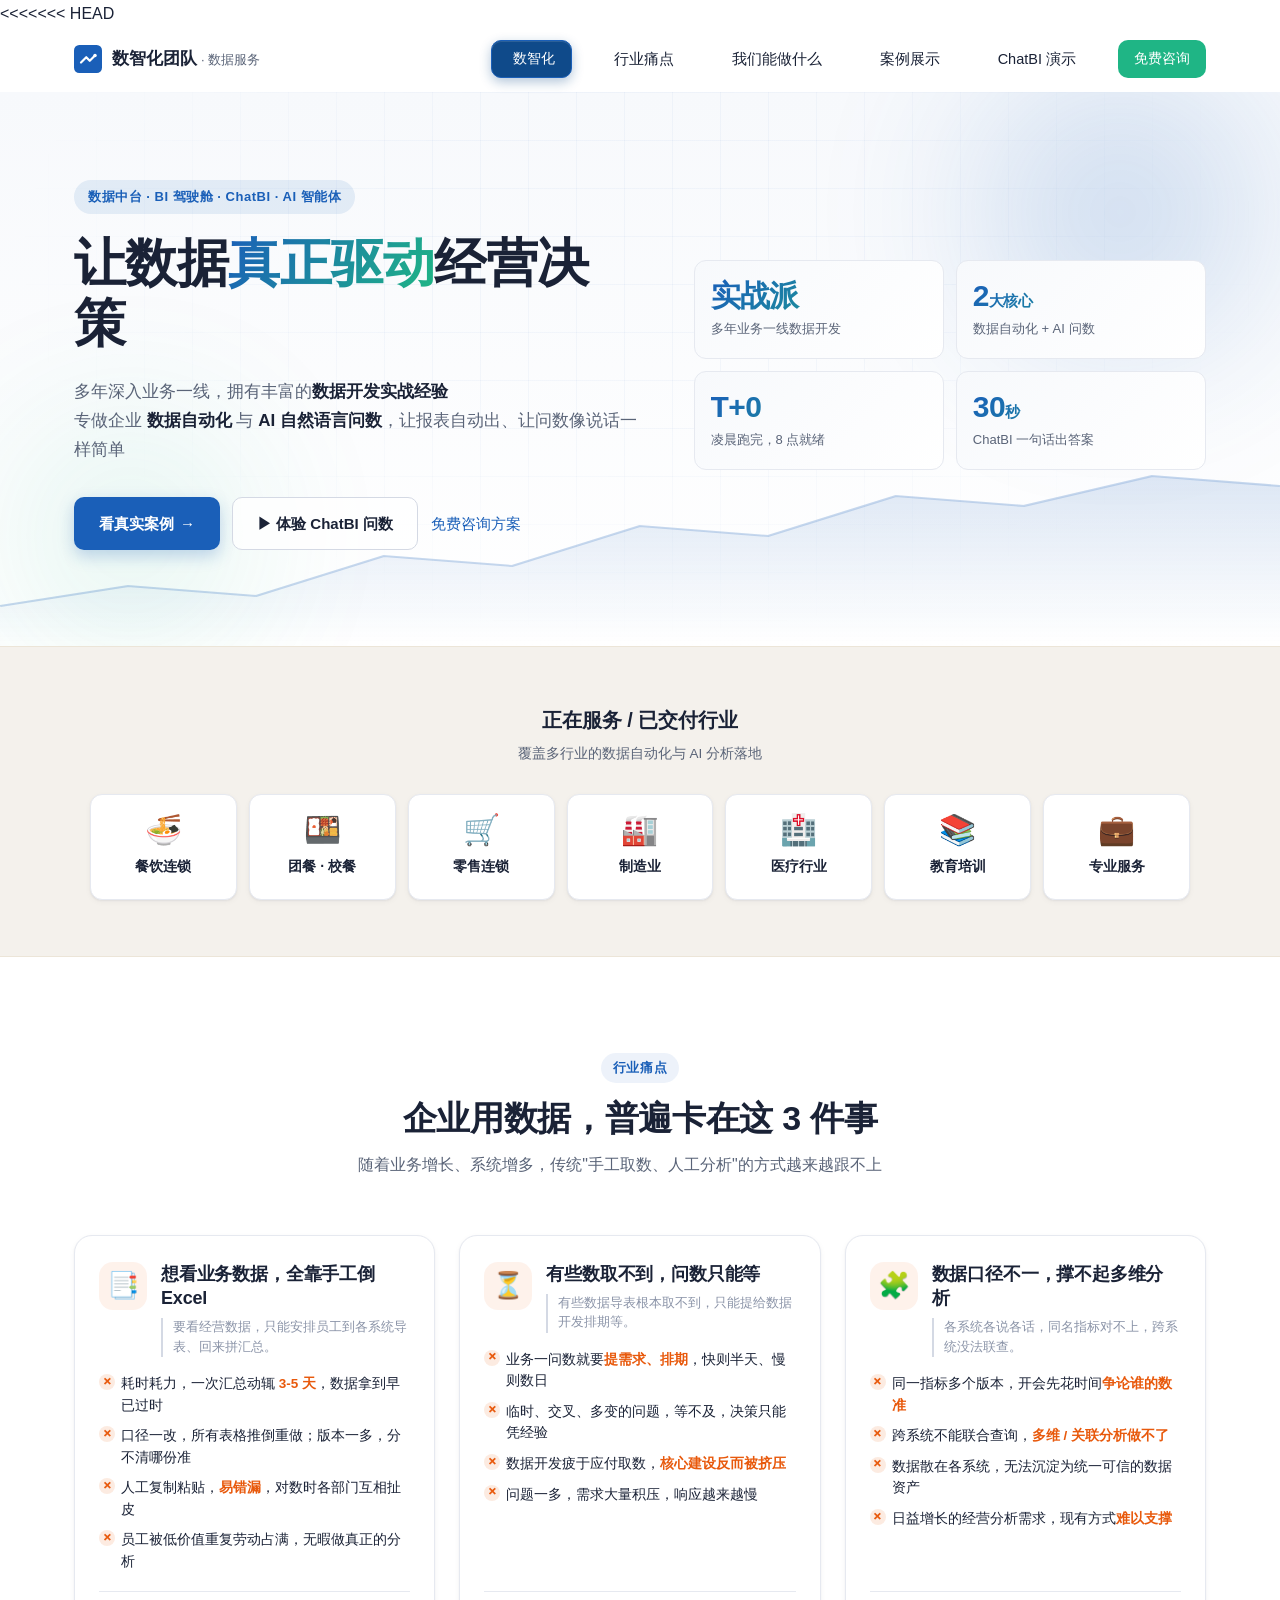
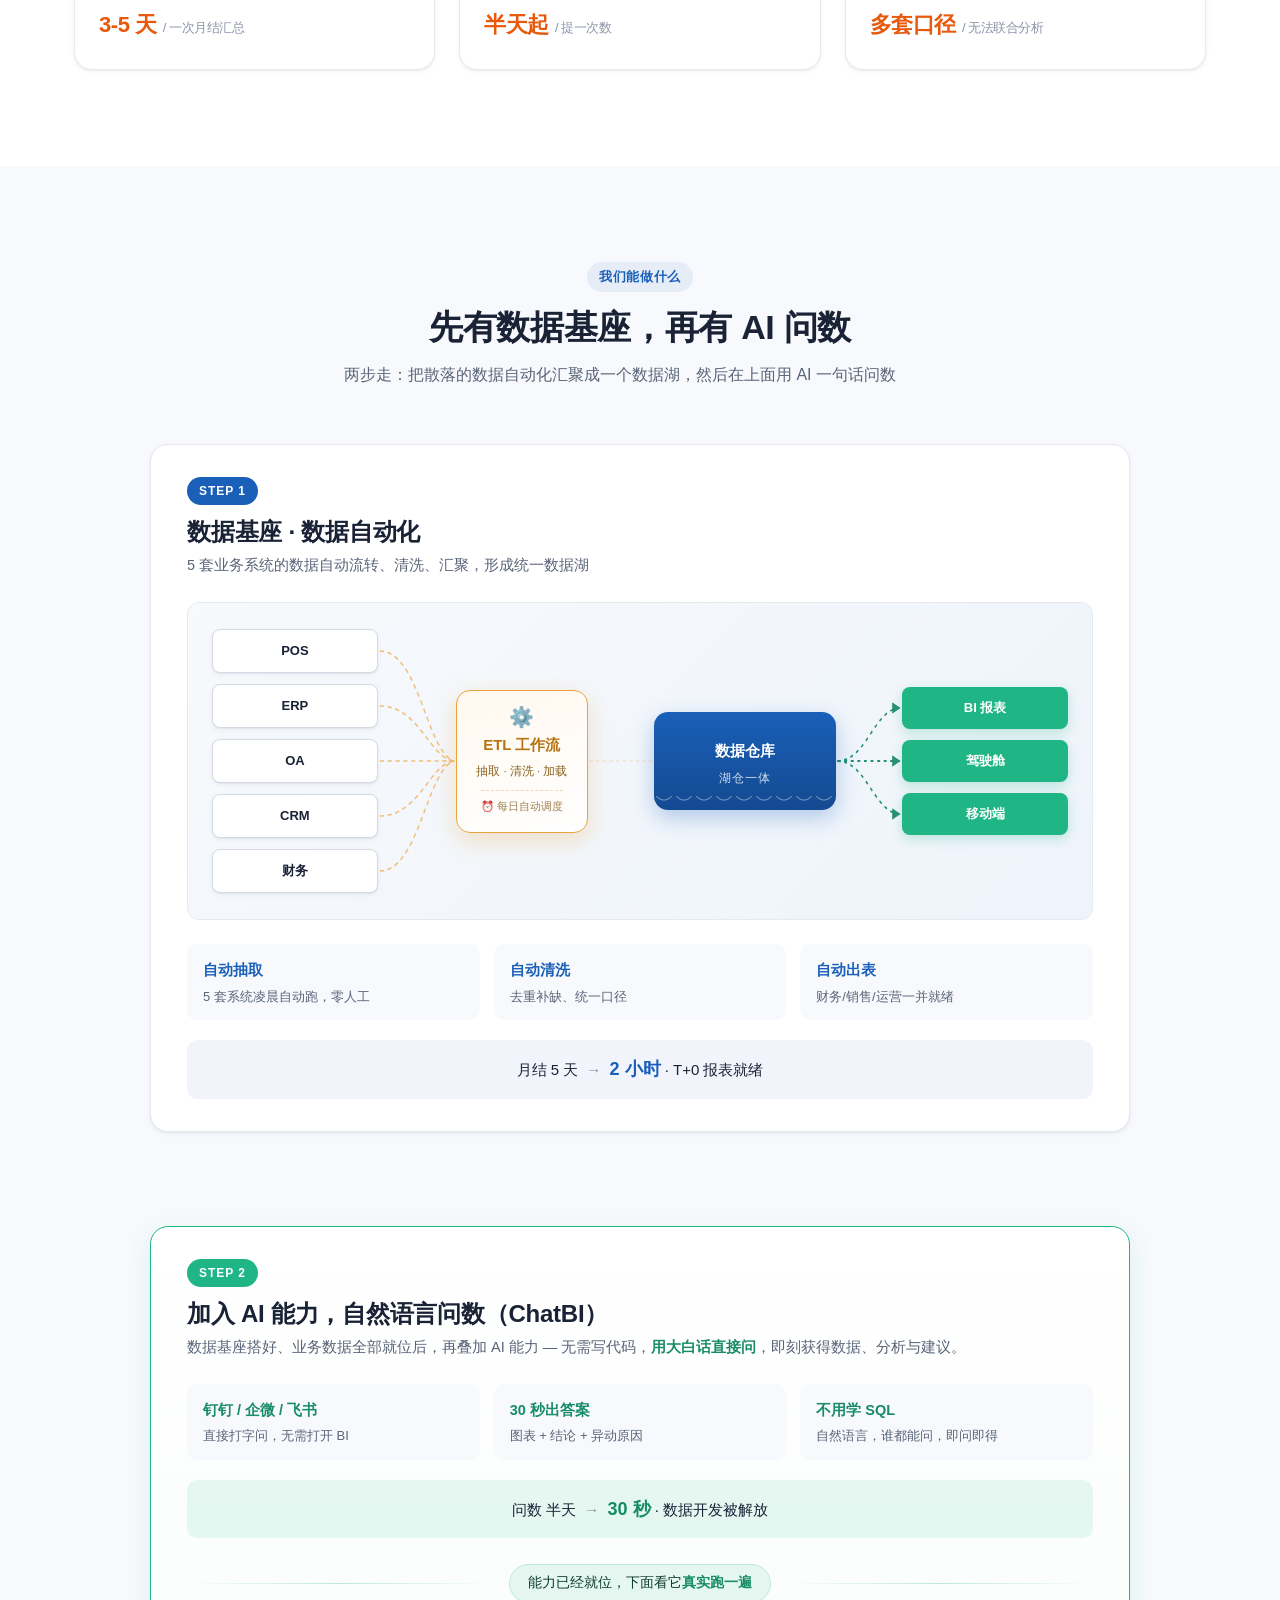
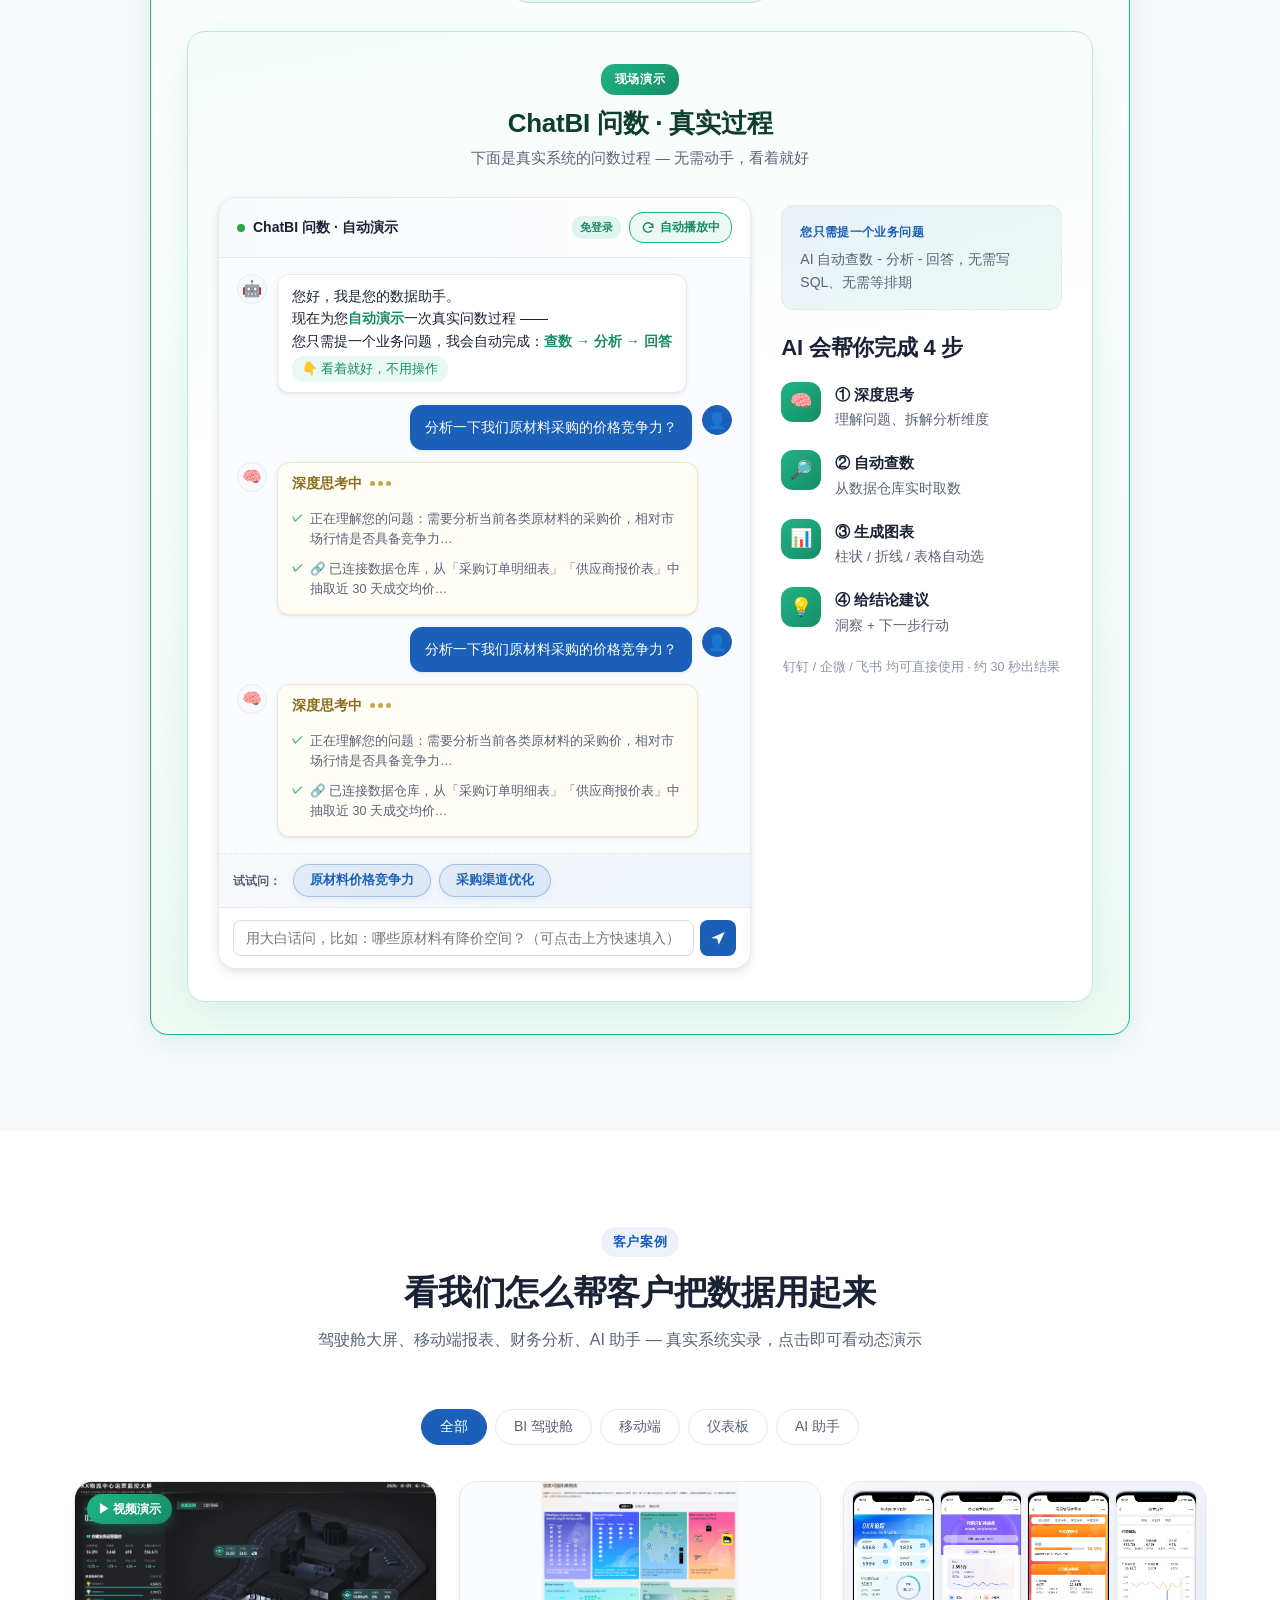
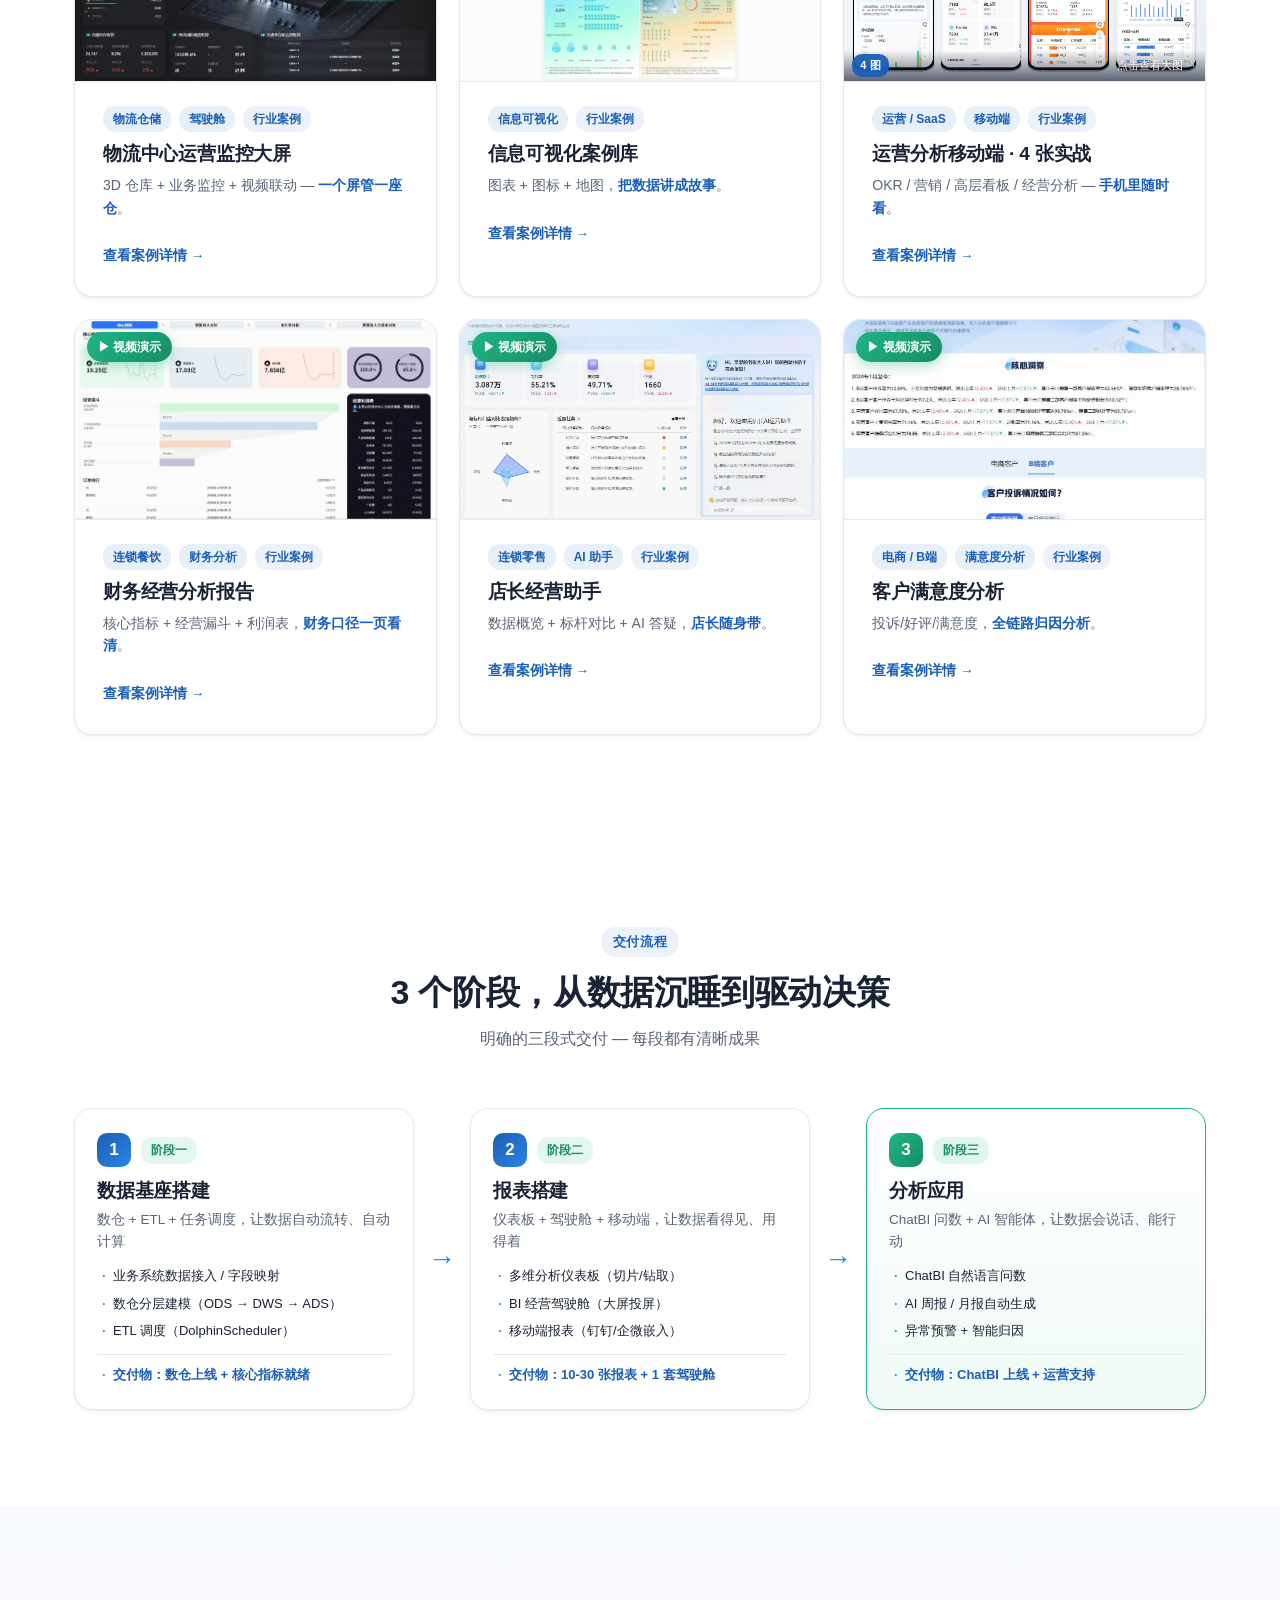
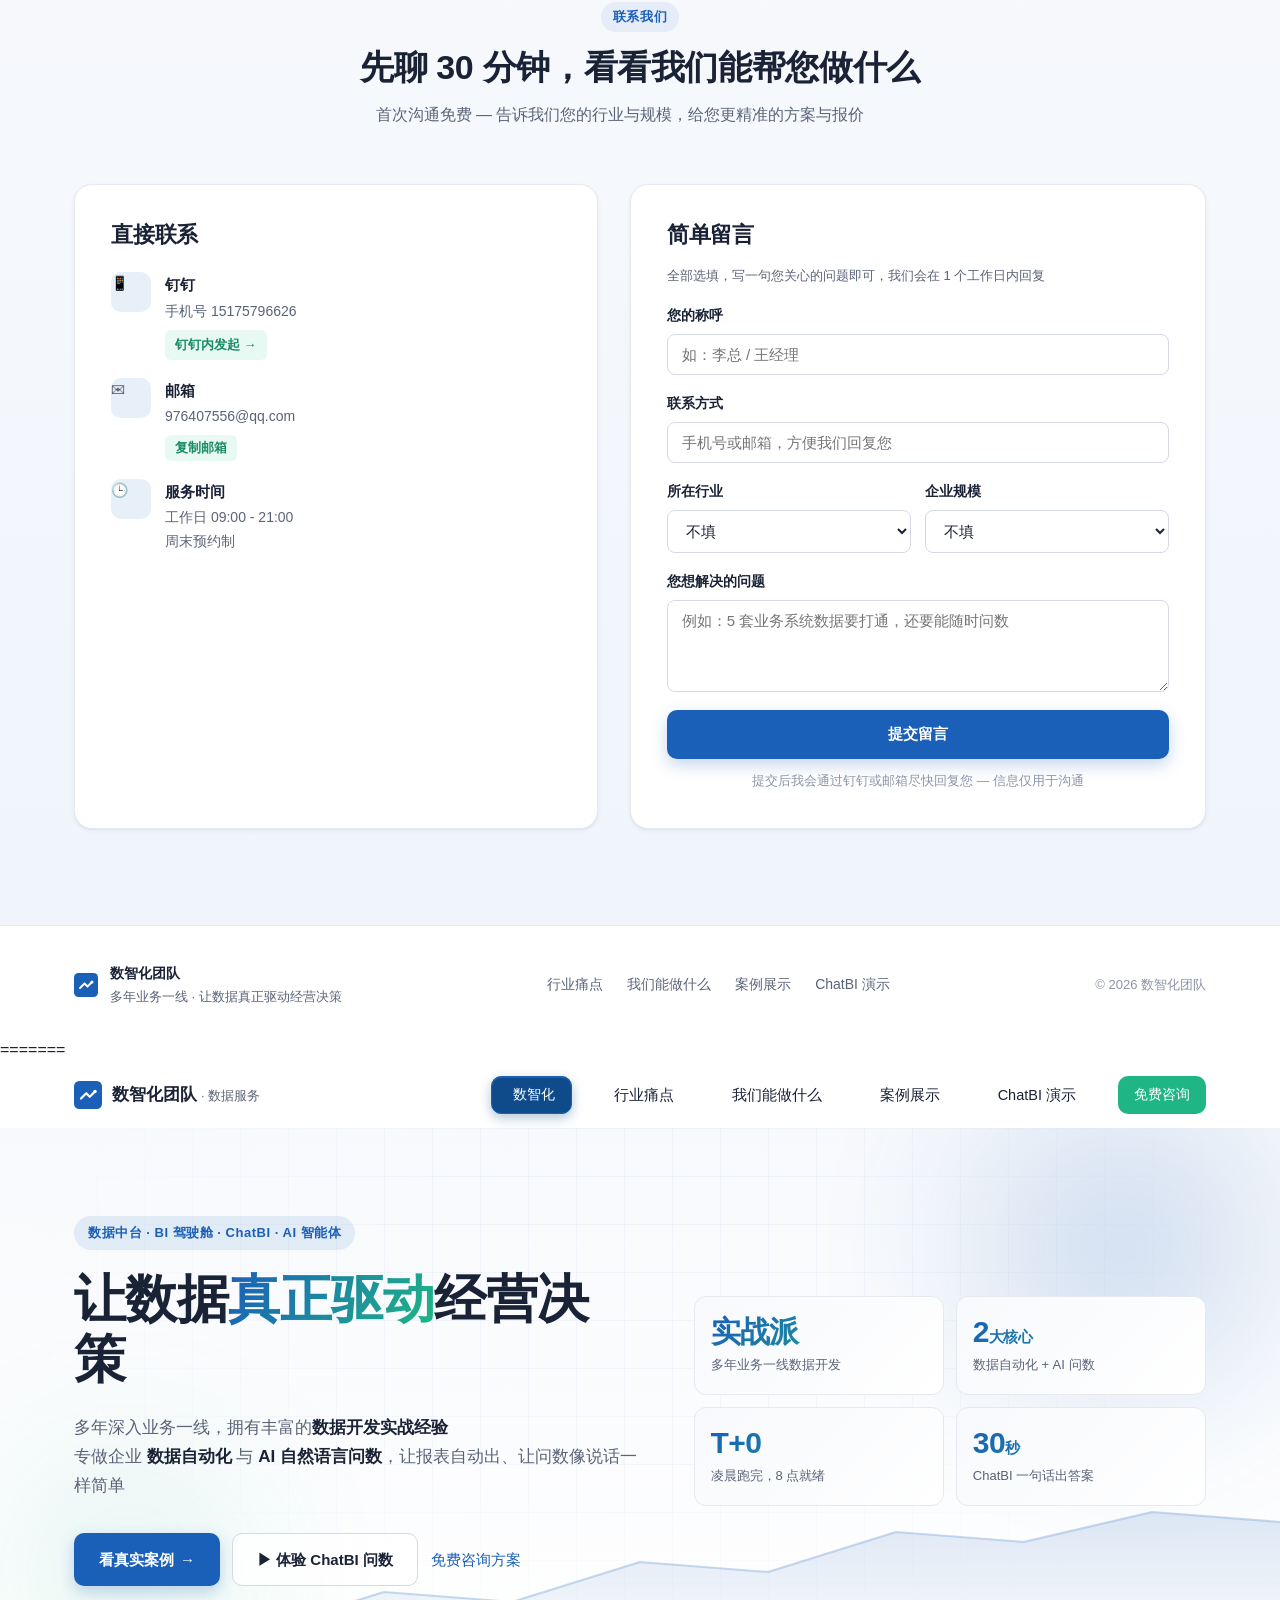
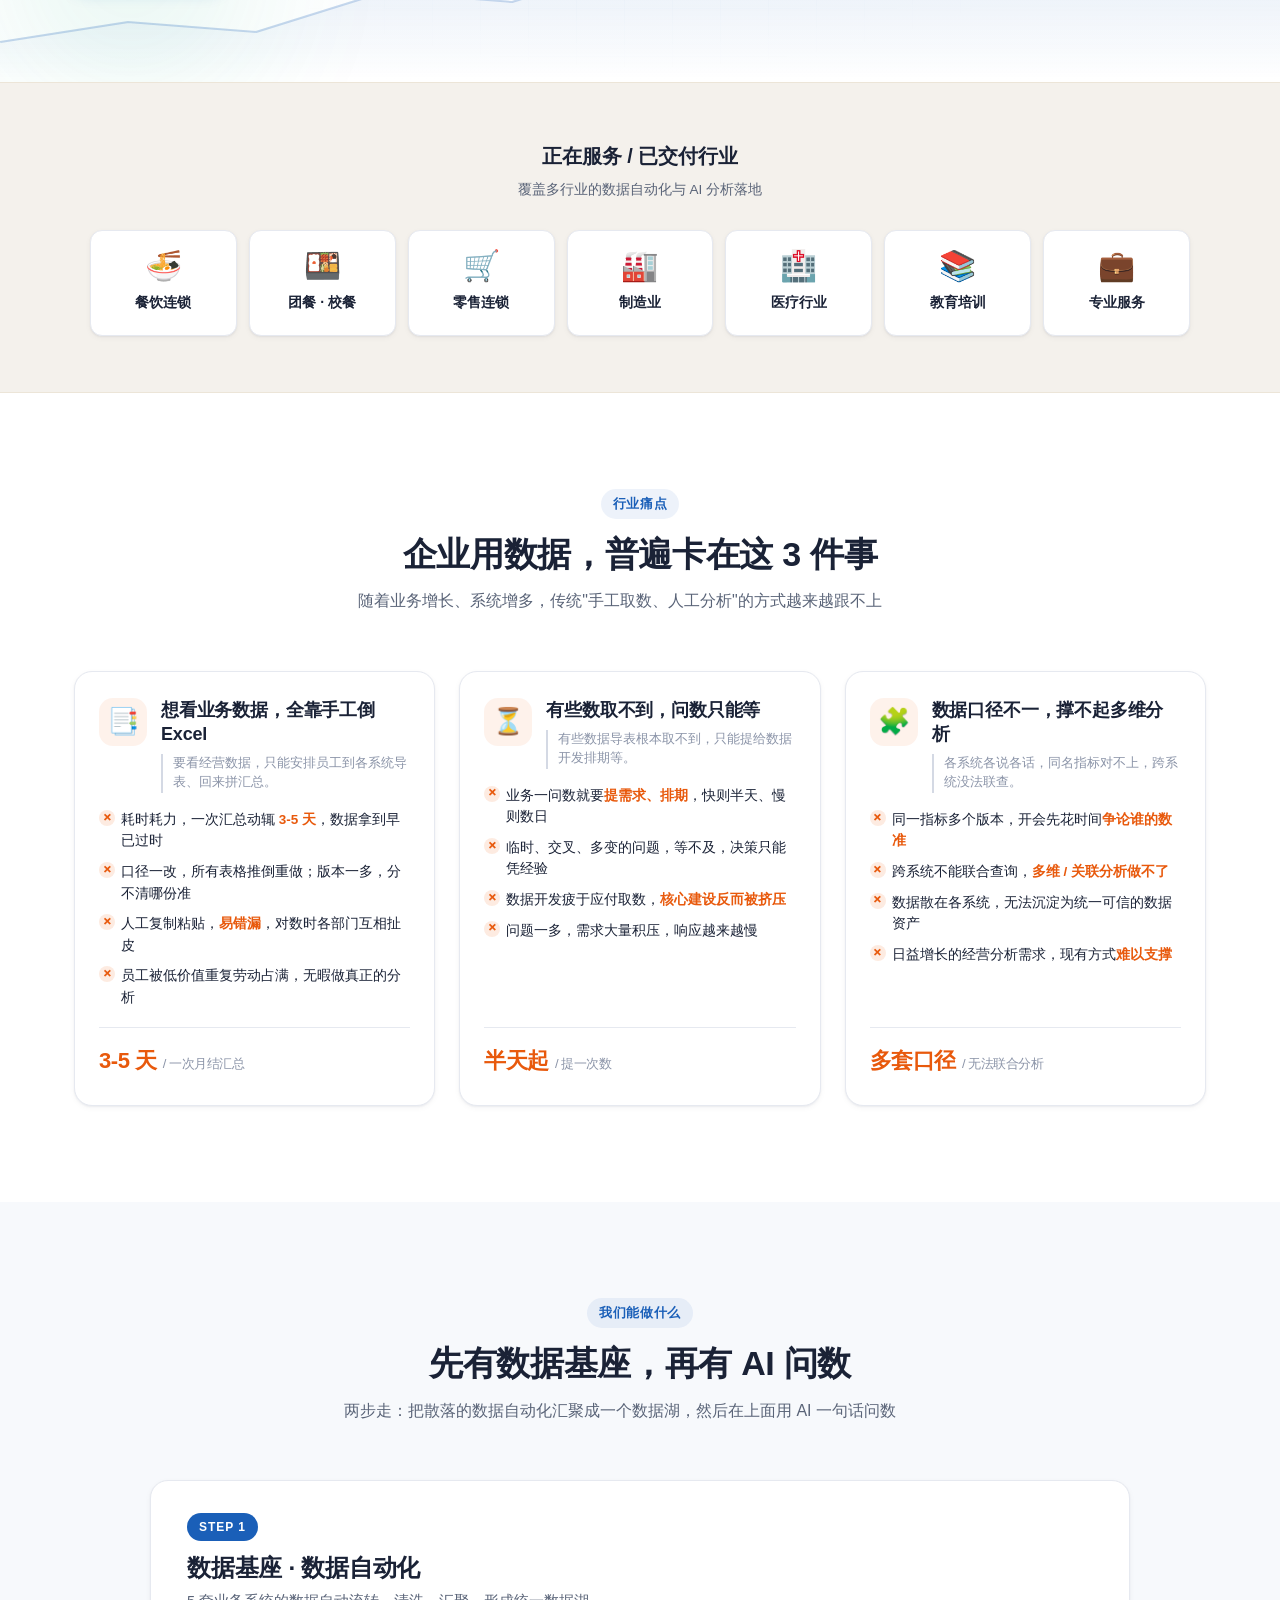
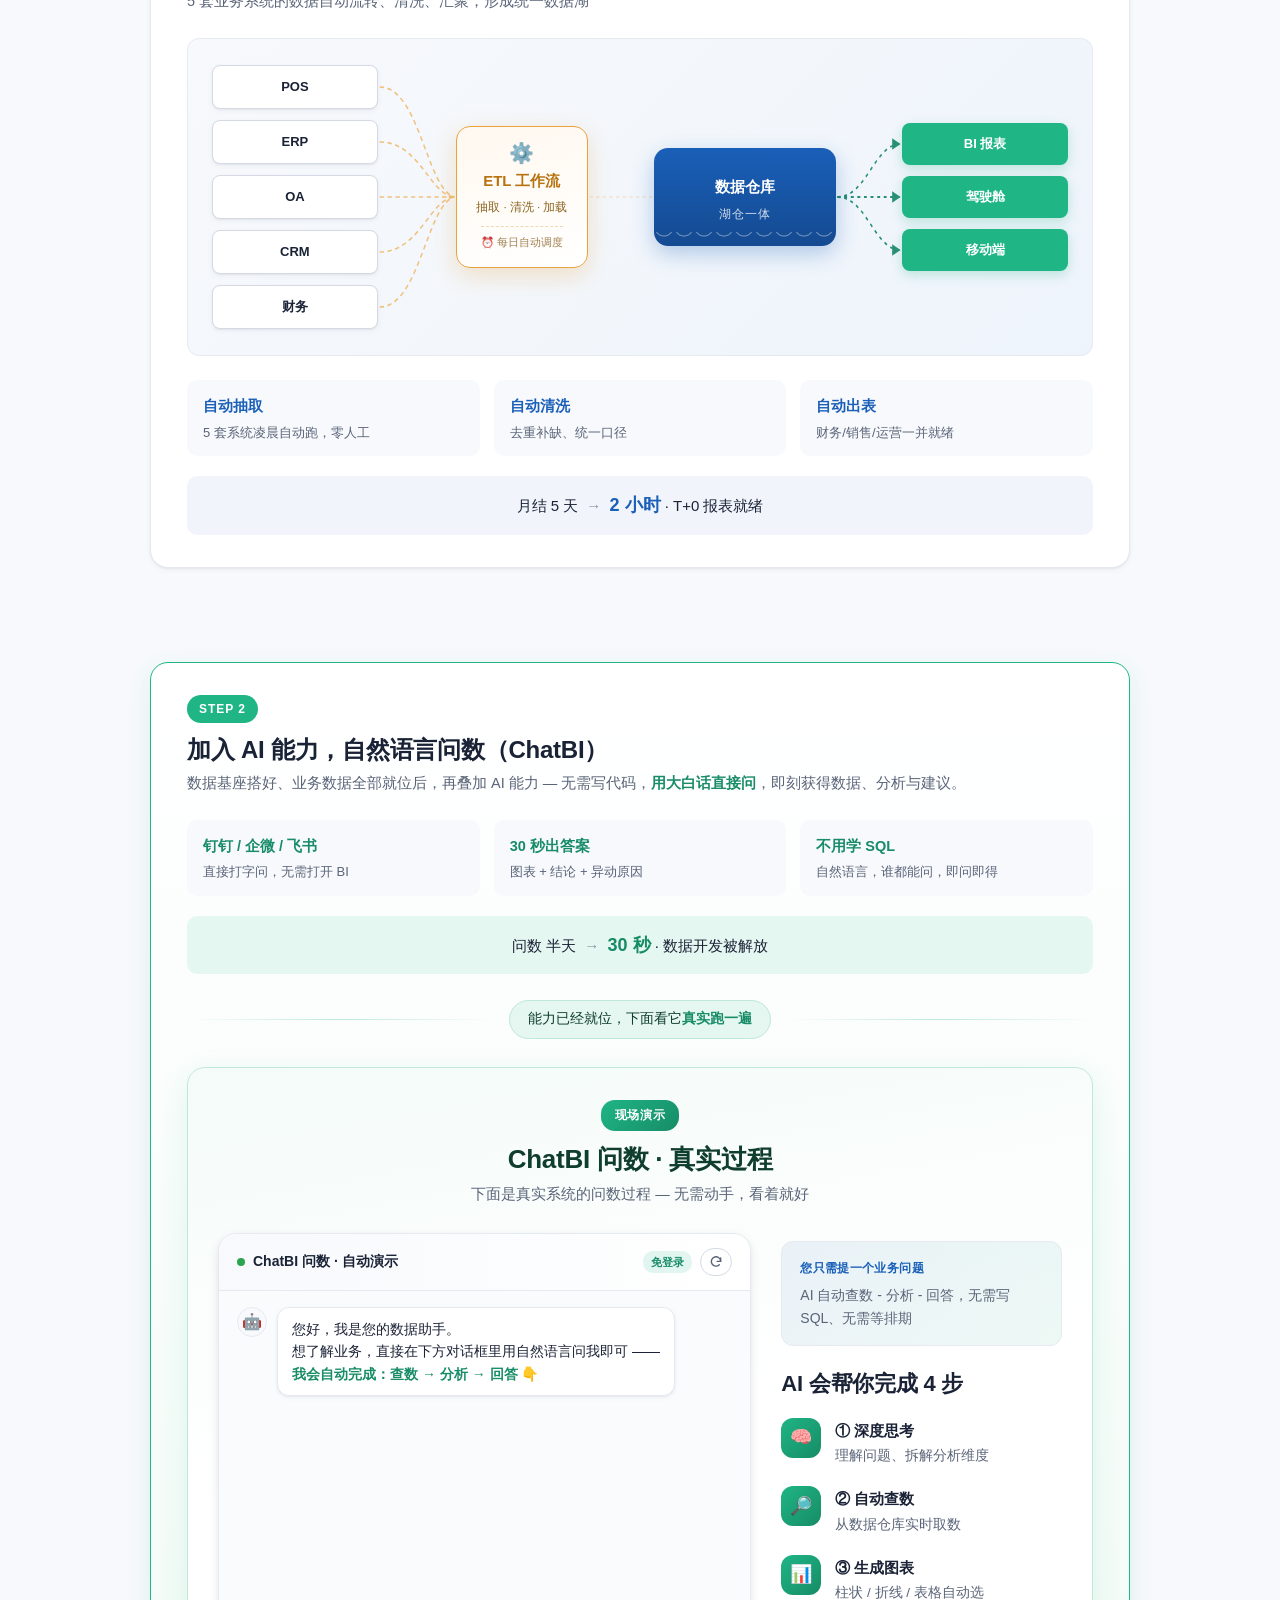
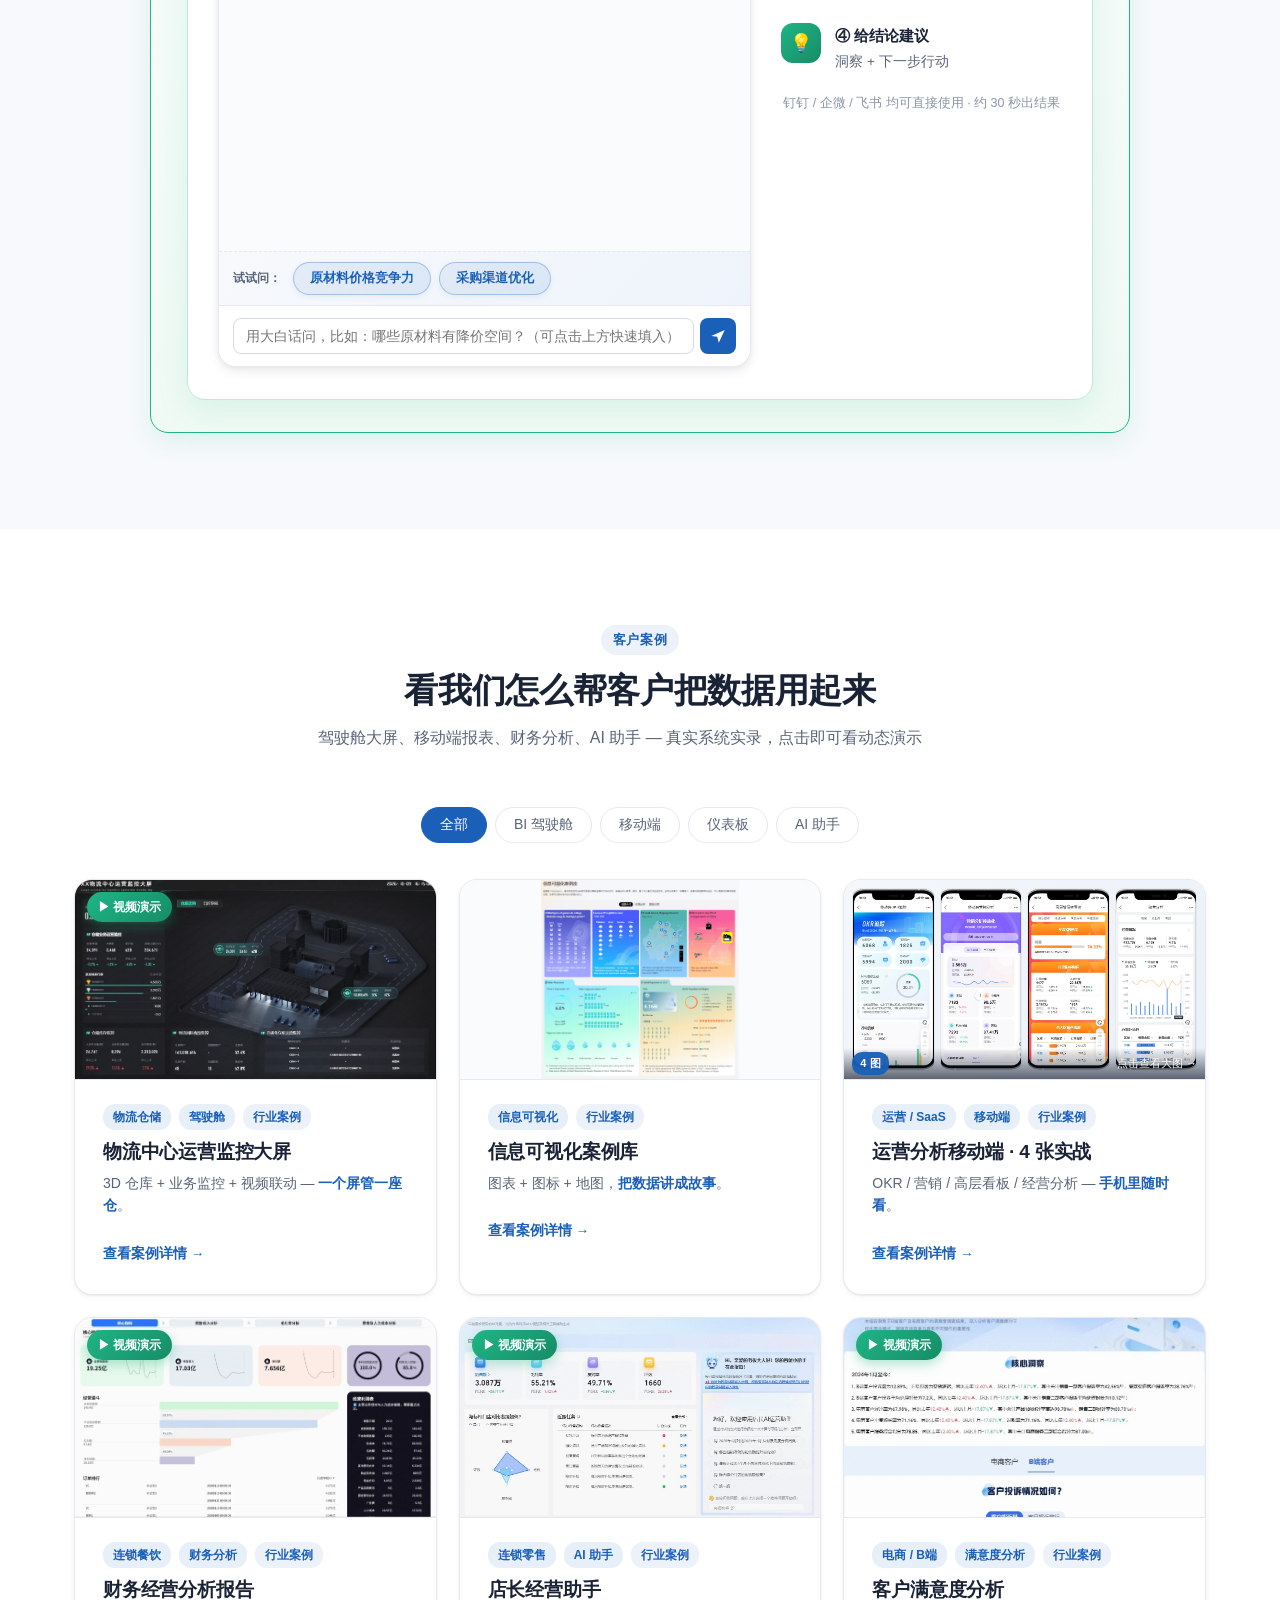
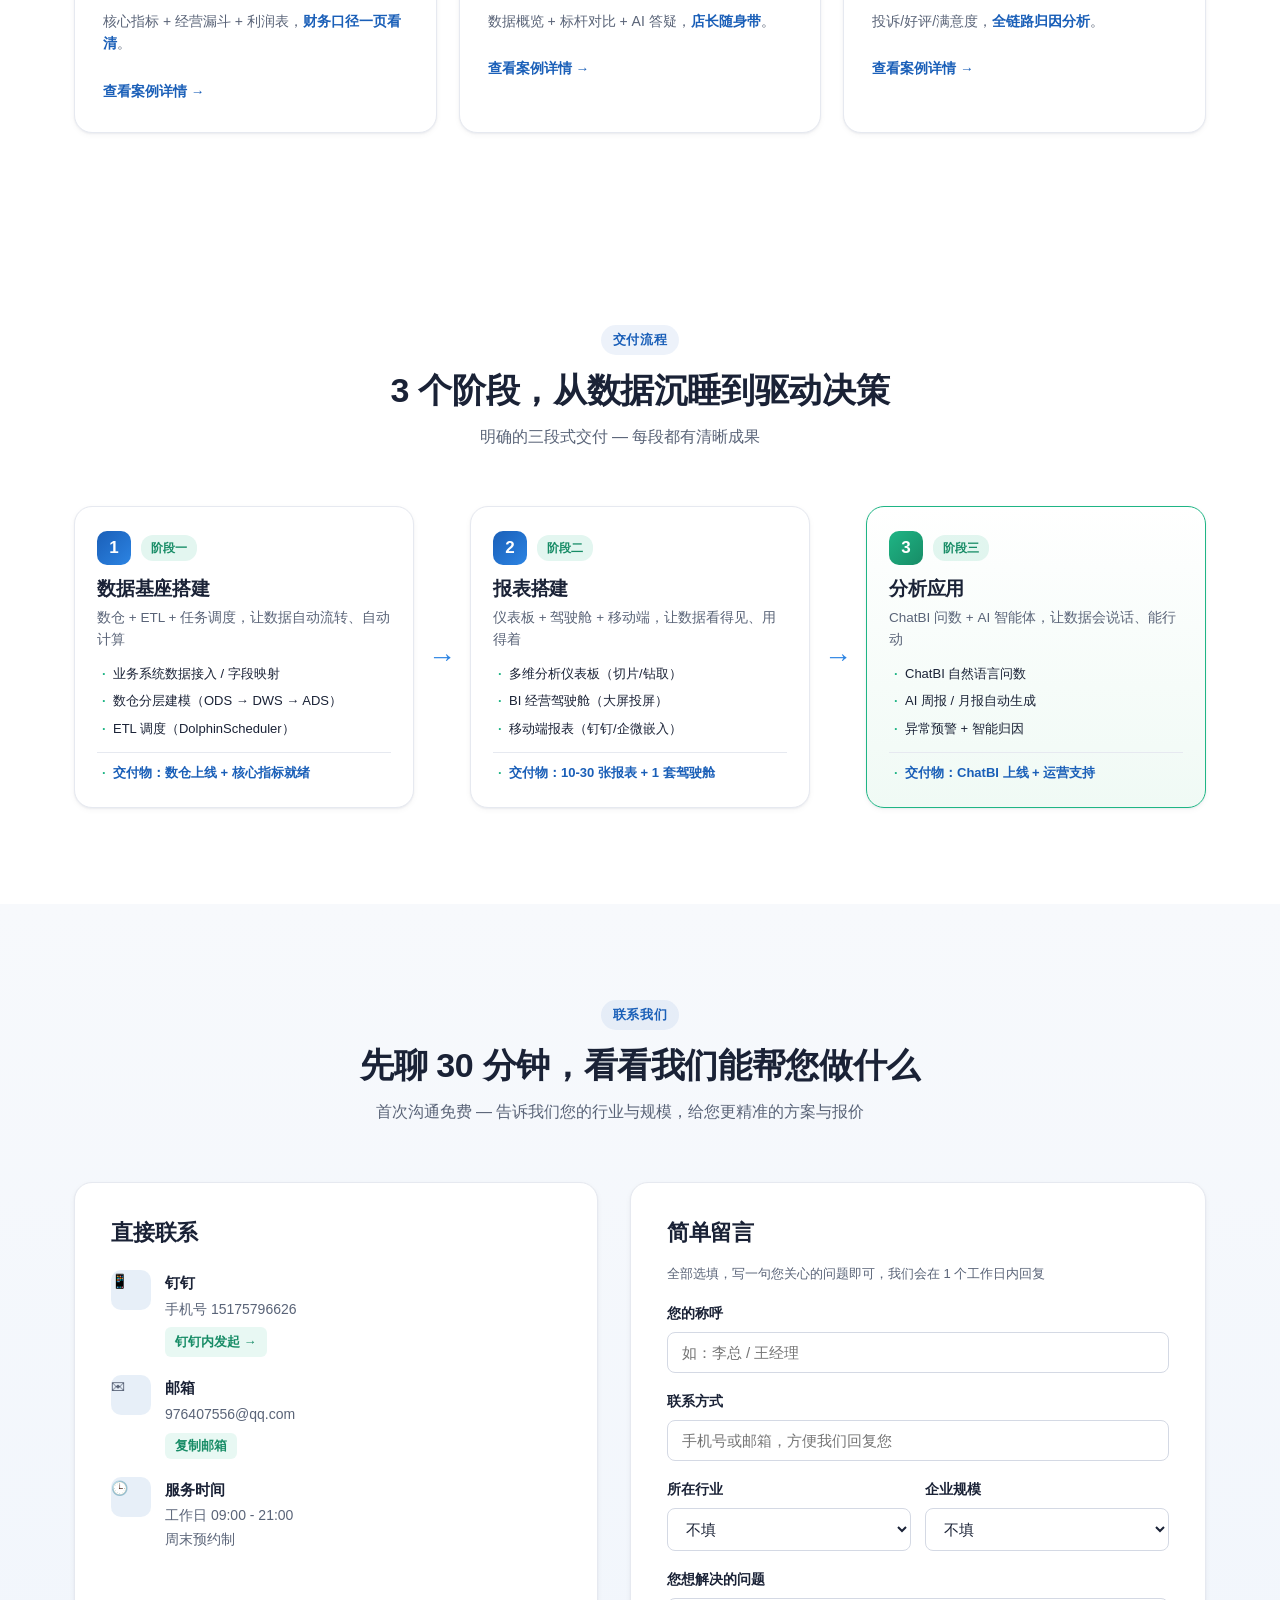
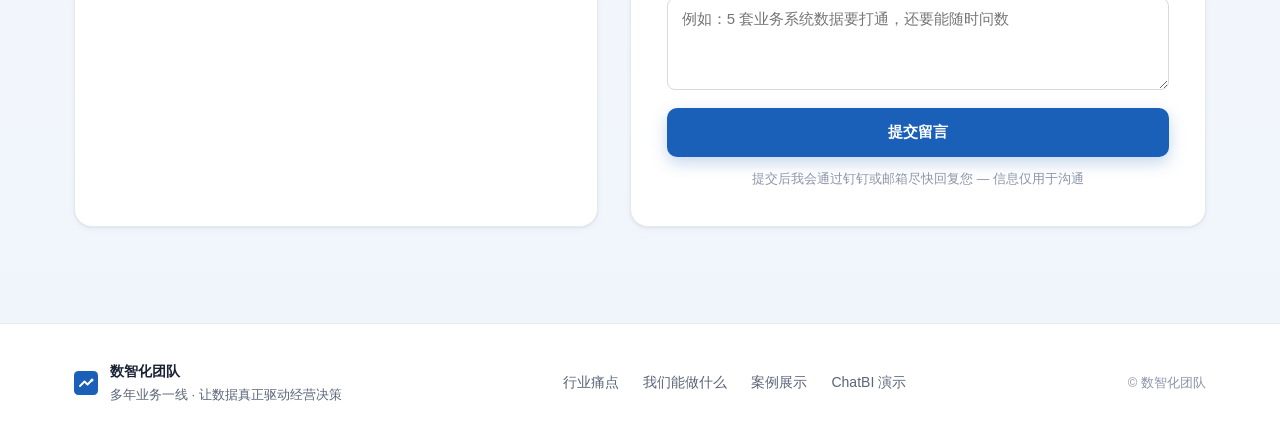
==== commit 78169783: "feat: 加 baidu meta (idatai.cn + www)" ====
--- a/index.html
+++ b/index.html
@@ -8,6 +8,8 @@
 
 <title>数据中台 · BI 驾驶舱 · ChatBI 问数 | 数智化团队</title>
 <meta name="description" content="数智化团队 - 多年深入业务一线，专做企业数据自动化与 AI 自然语言问数。让数据自动流转、自动计算，老板一句话问数即得。">
+<meta name="baidu-site-verification" content="codeva-qKDYJHeSsP" />
+<meta name="baidu-site-verification" content="codeva-7D6JNhnfxL" />
 <meta name="baidu-site-verification" content="codeva-qKDYJHeSsP" />
 <meta name="baidu-site-verification" content="codeva-qKDYJHeSsP" />
 <meta name="baidu-site-verification" content="codeva-7D6JNhnfxL" />
@@ -816,6 +818,8 @@
 
 <title>数据中台 · BI 驾驶舱 · ChatBI 问数 | 数智化团队</title>
 <meta name="description" content="数智化团队 - 多年深入业务一线，专做企业数据自动化与 AI 自然语言问数。让数据自动流转、自动计算，老板一句话问数即得。">
+<meta name="baidu-site-verification" content="codeva-qKDYJHeSsP" />
+<meta name="baidu-site-verification" content="codeva-7D6JNhnfxL" />
 <meta name="keywords" content="数据中台,BI驾驶舱,ChatBI,数据自动化,ETL,数据开发,数仓,Doris,AI问数,大屏,移动端报表,损益模型,多维分析">
 <meta name="author" content="韩逢雨 - 数智化团队">
 <meta name="robots" content="index, follow">
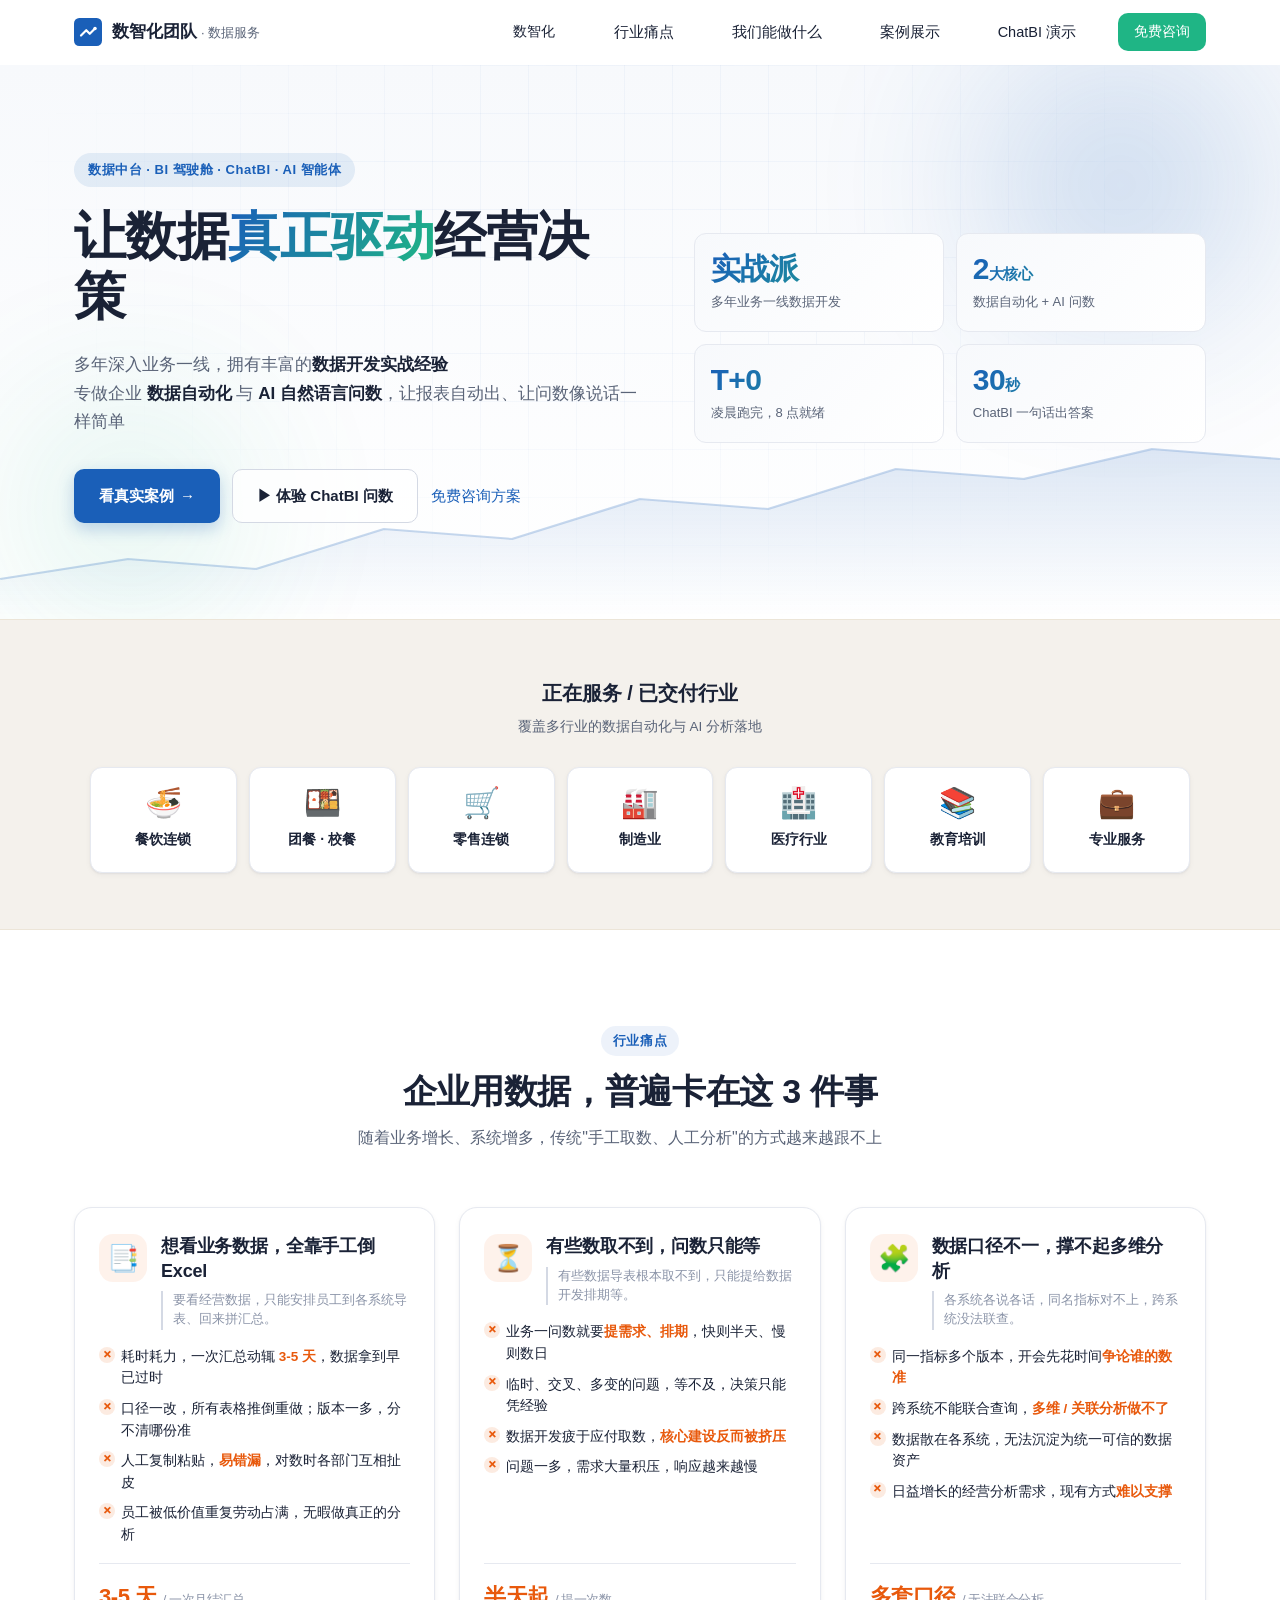
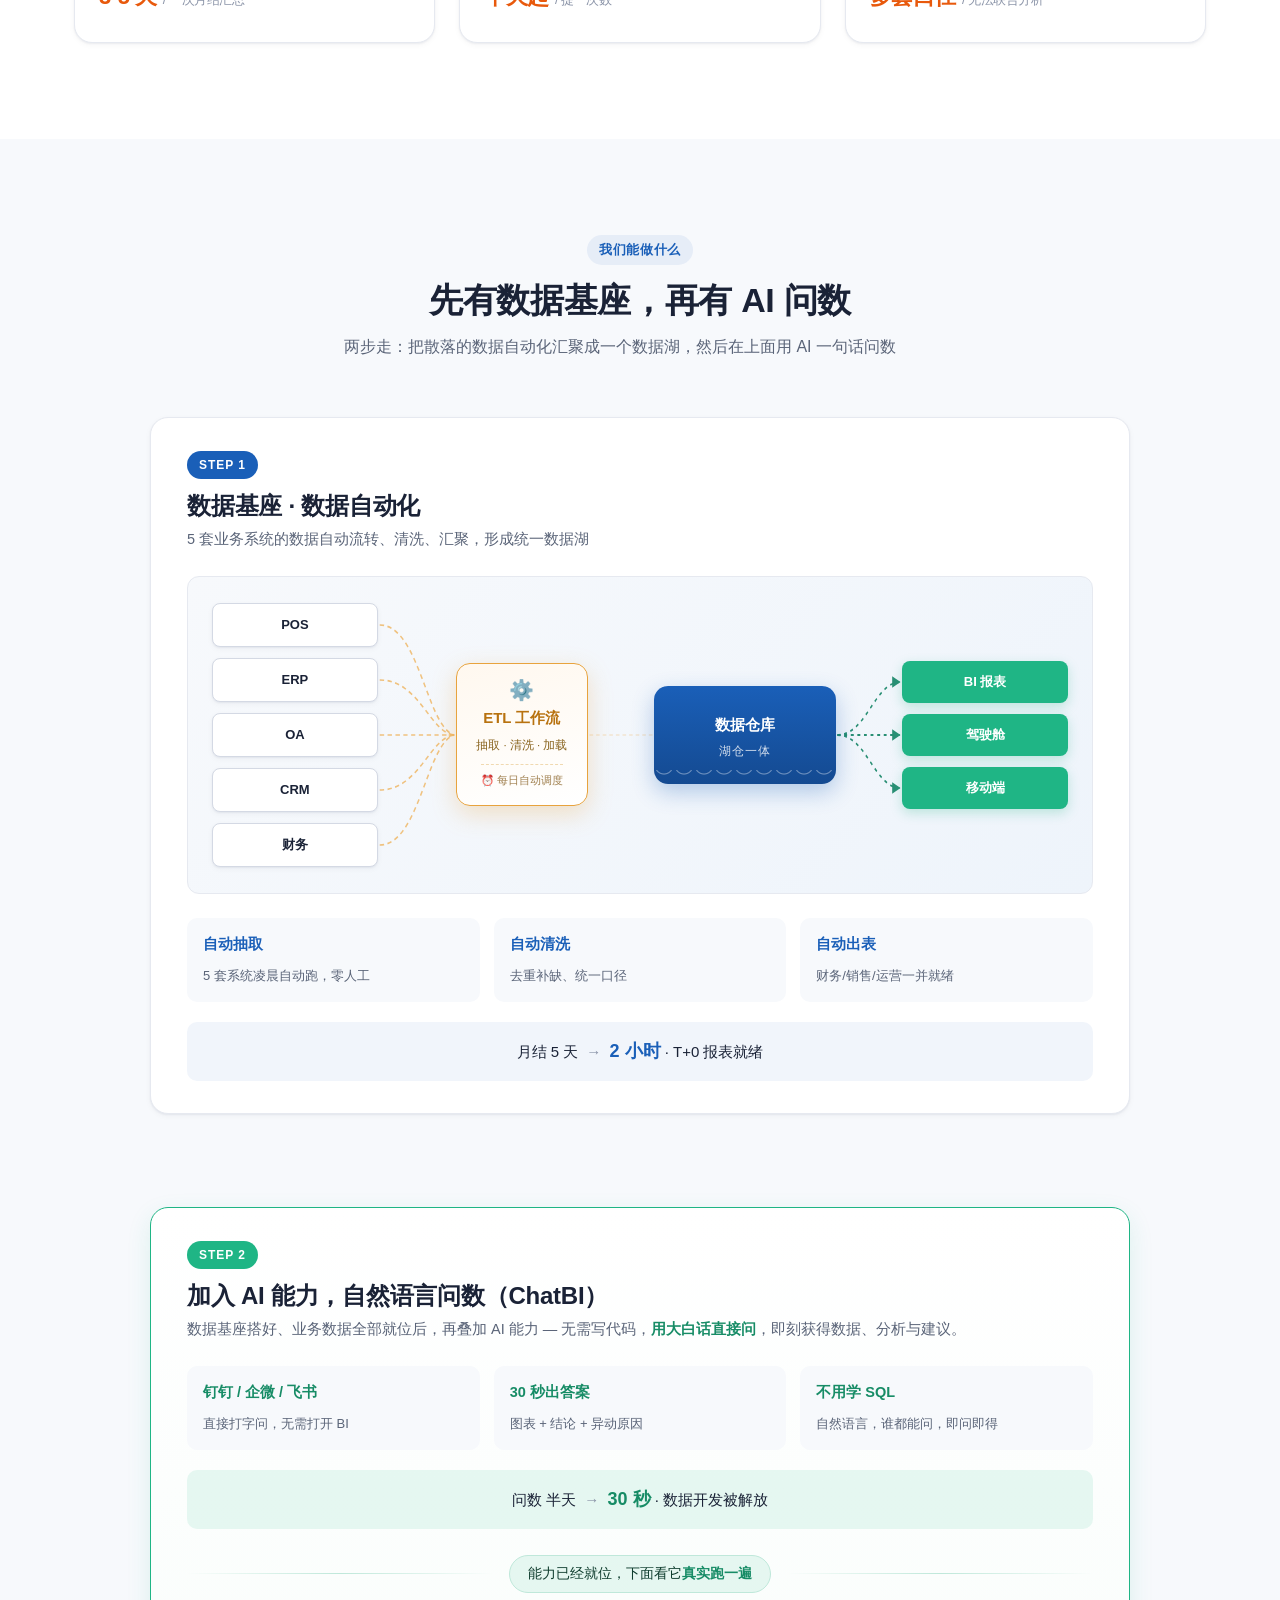
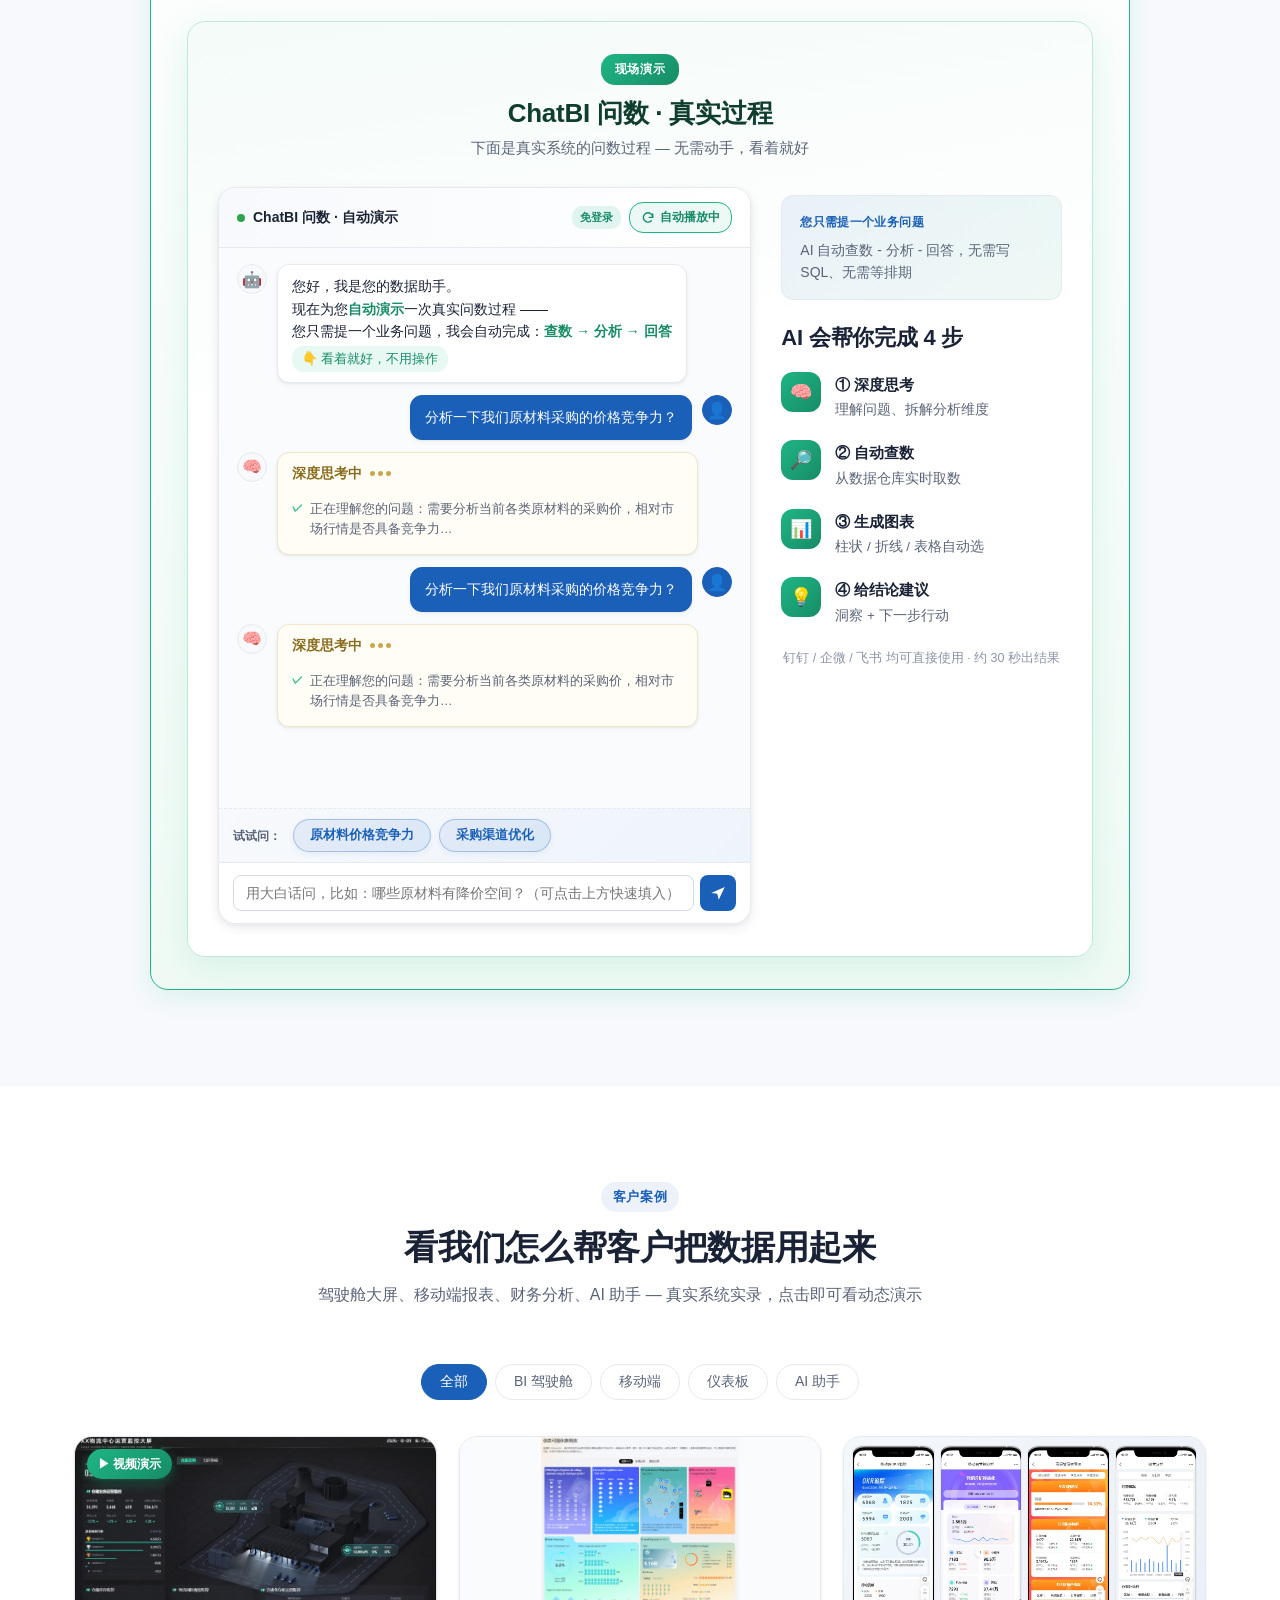
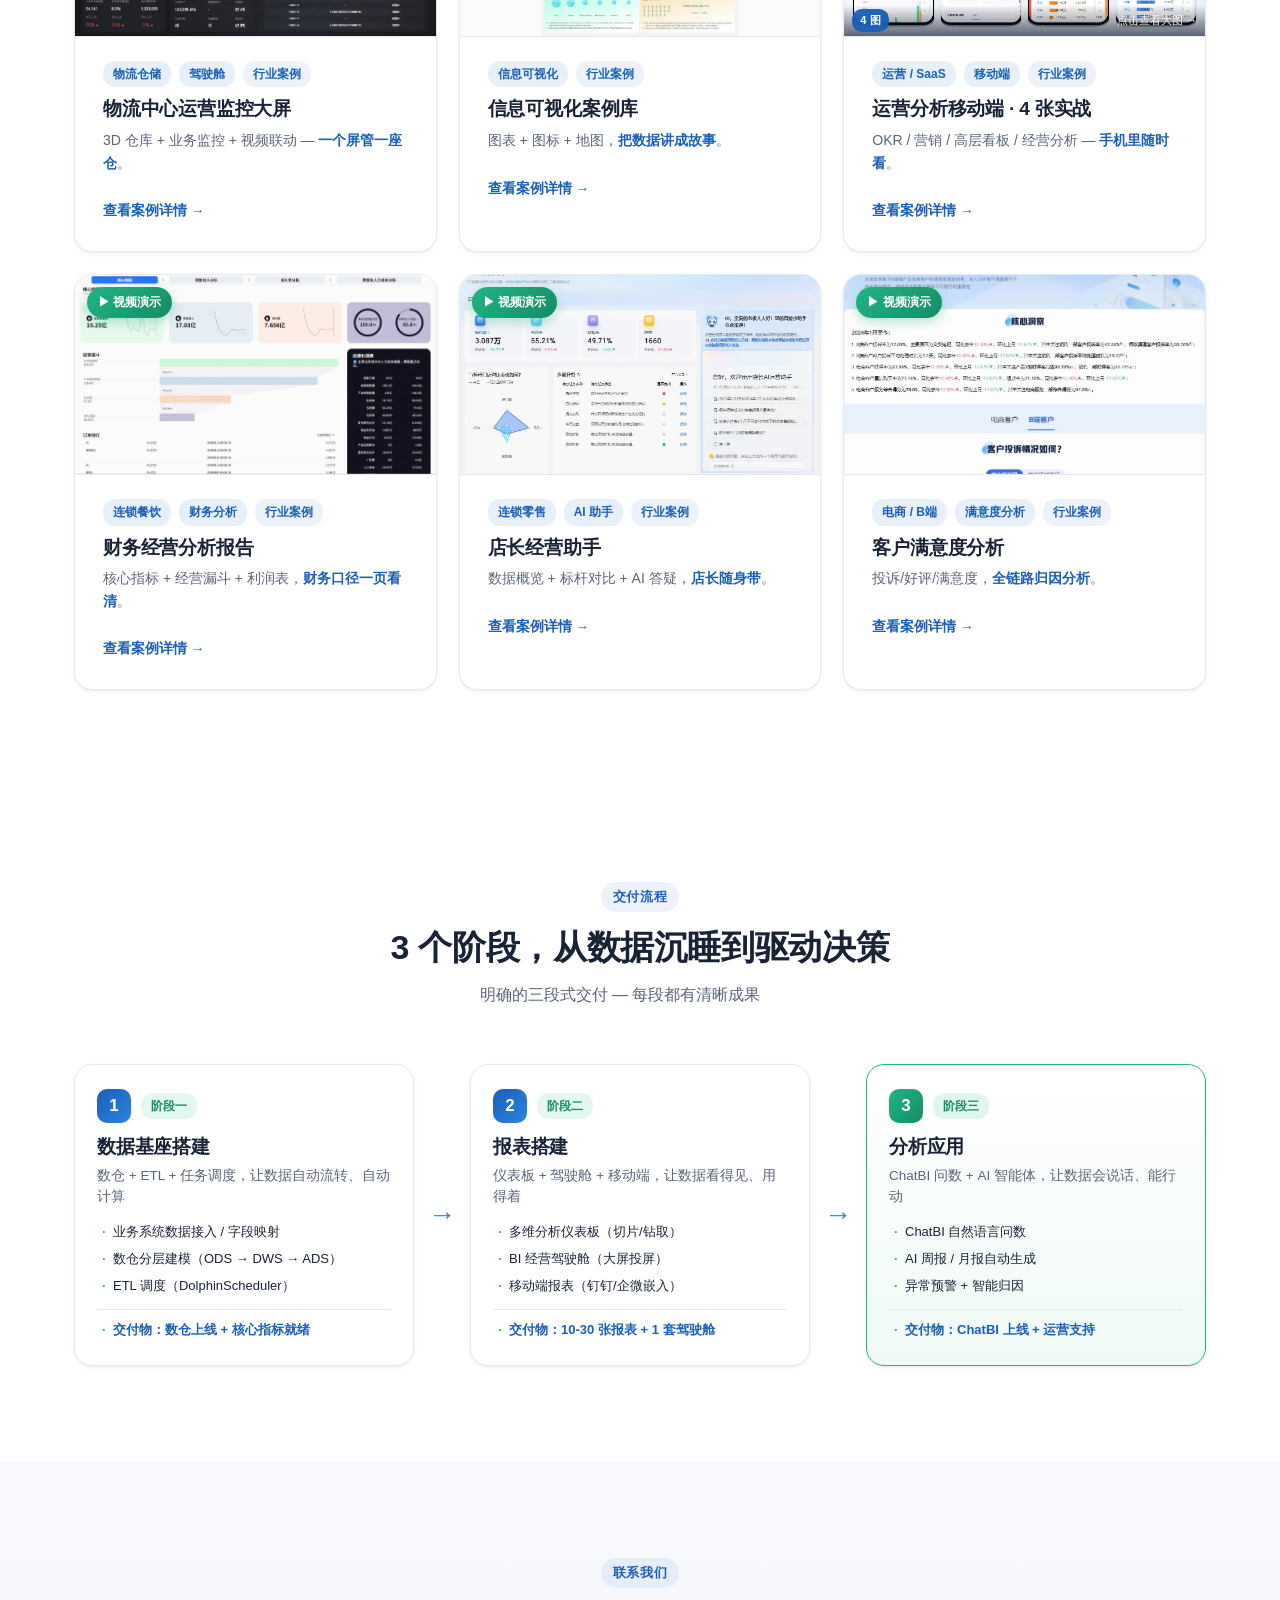
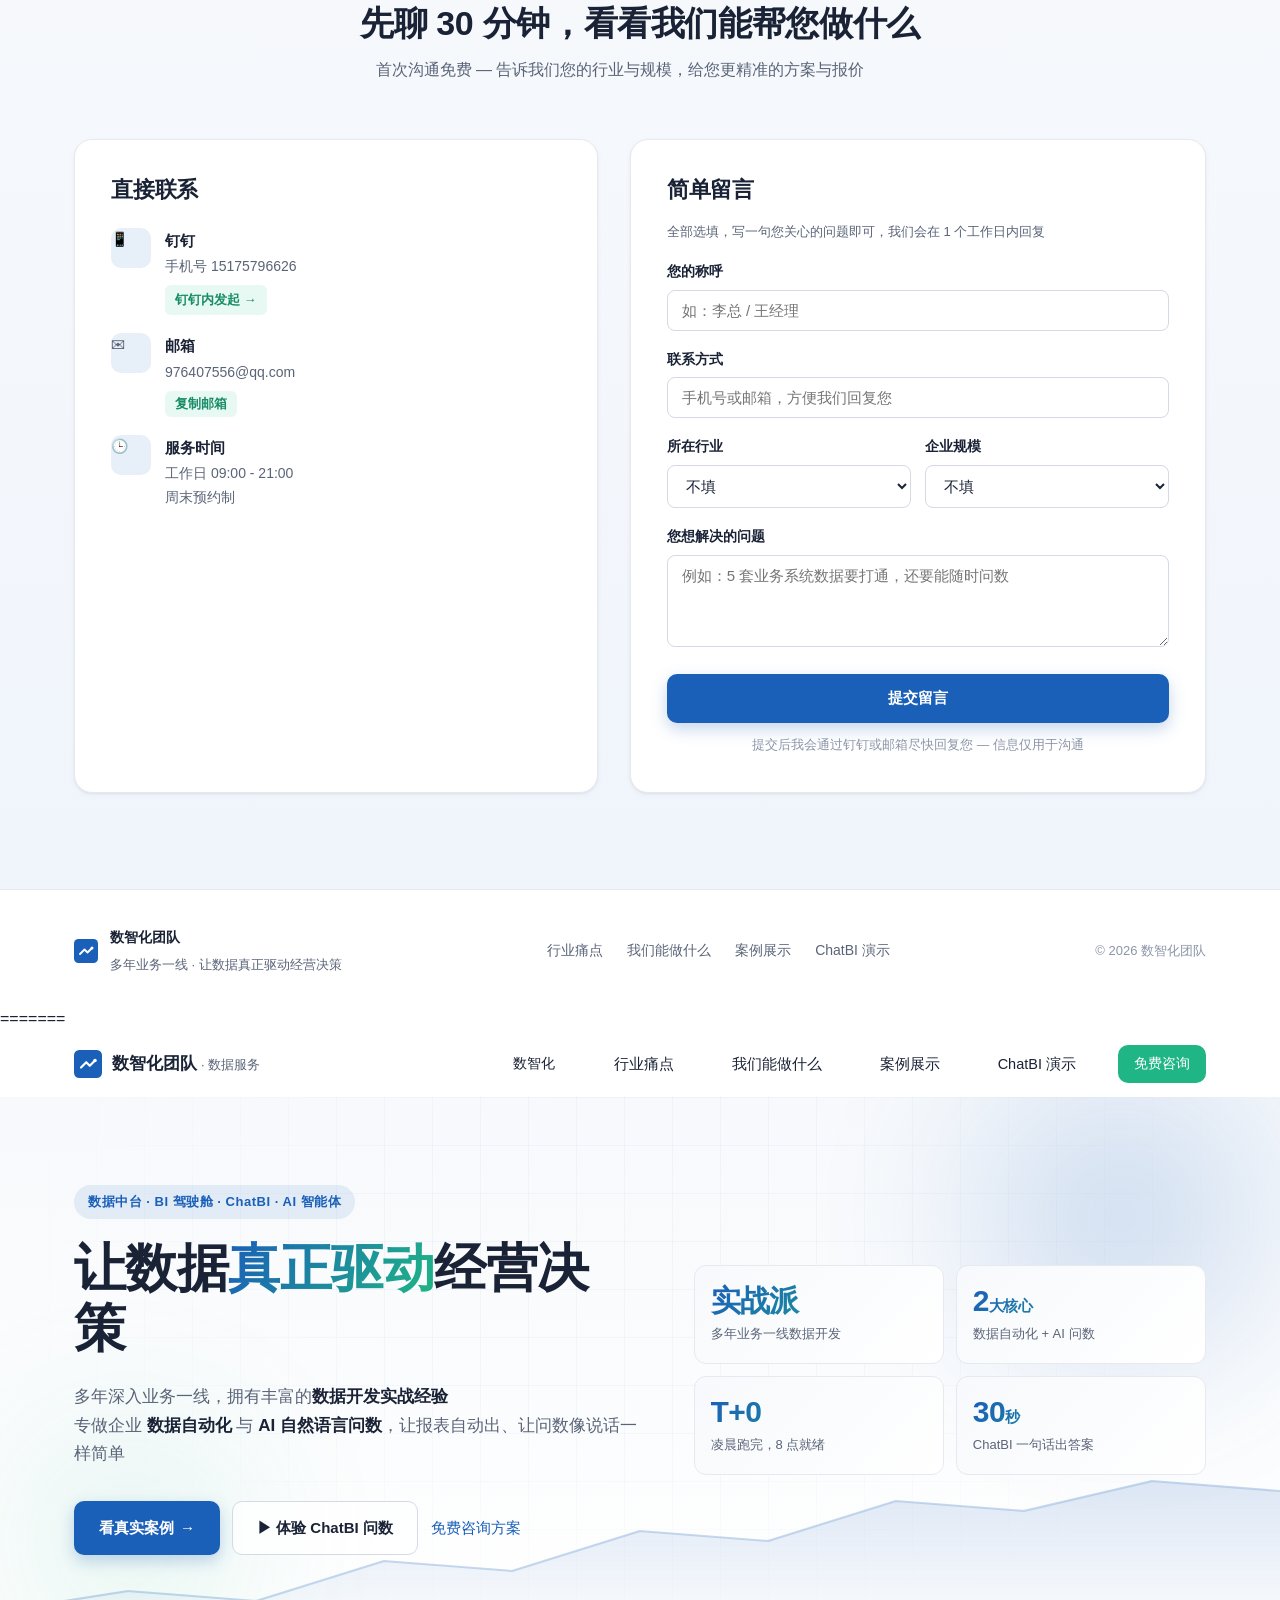
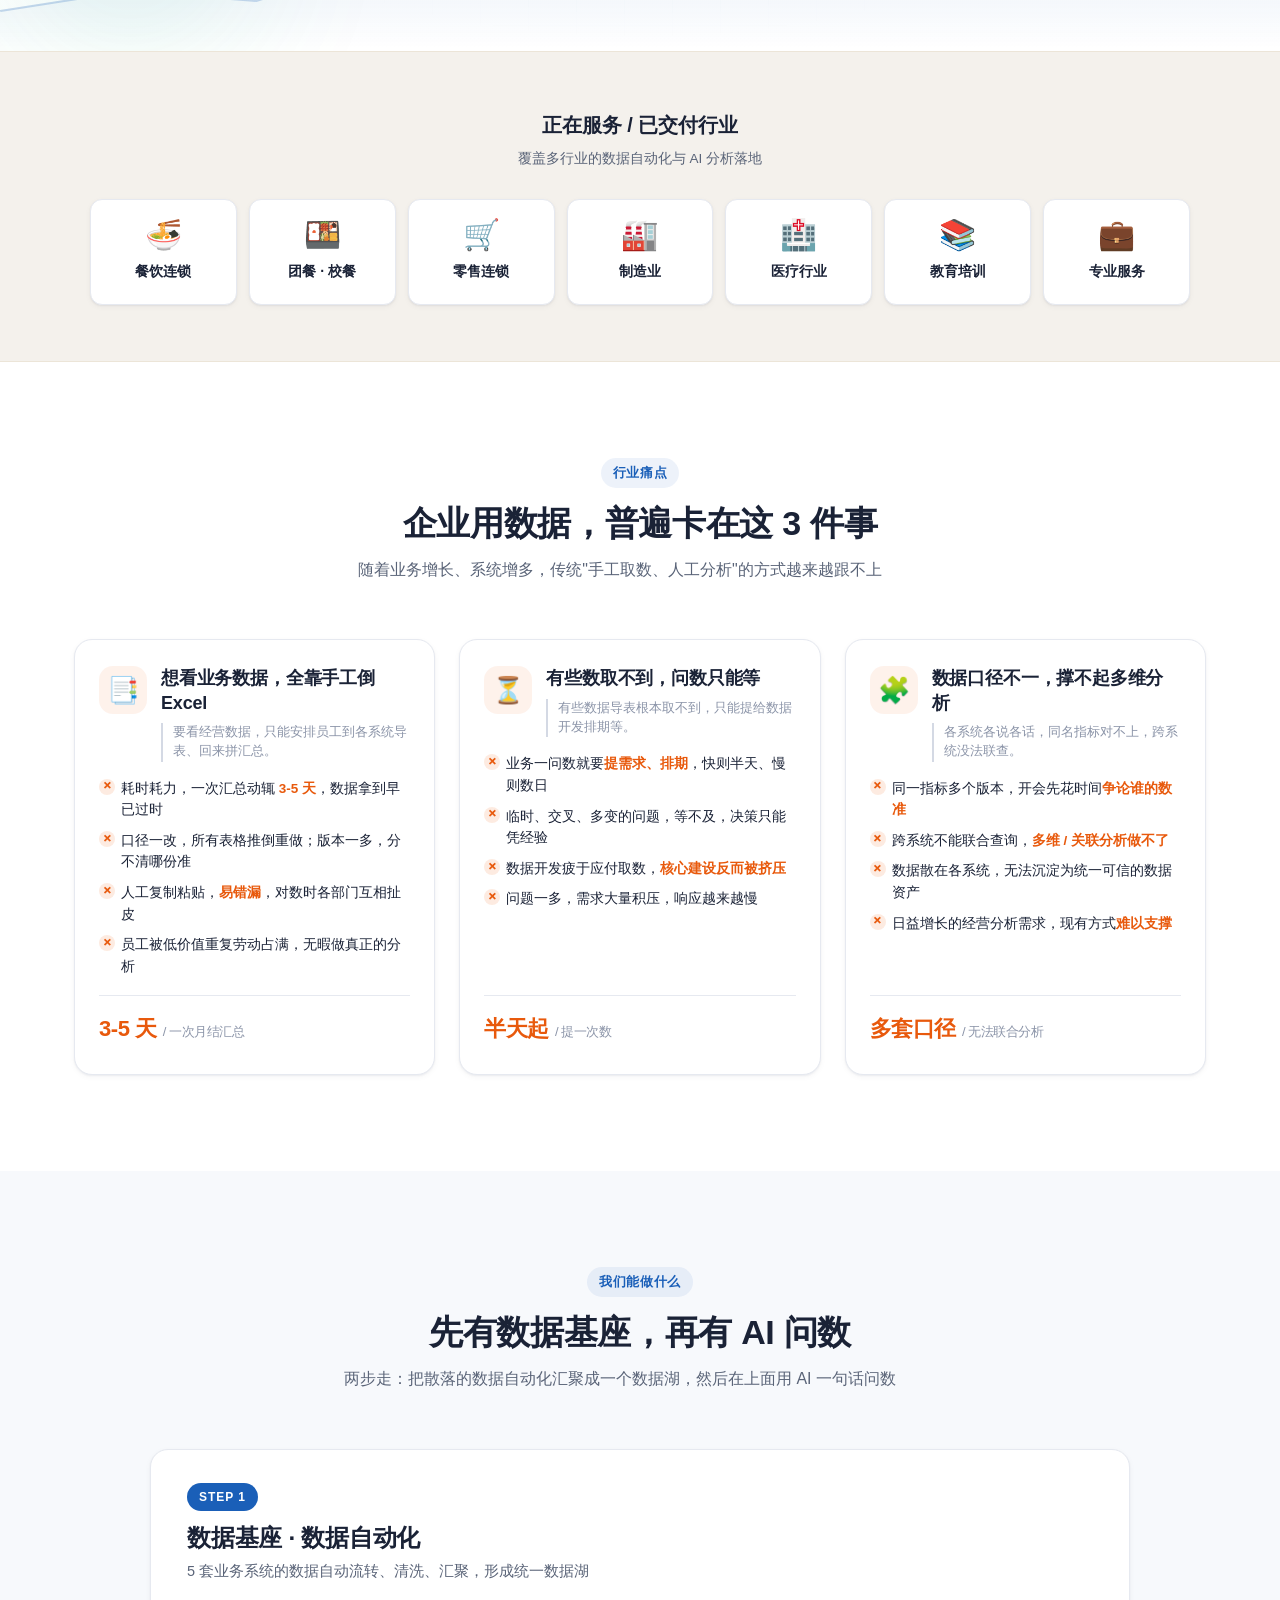
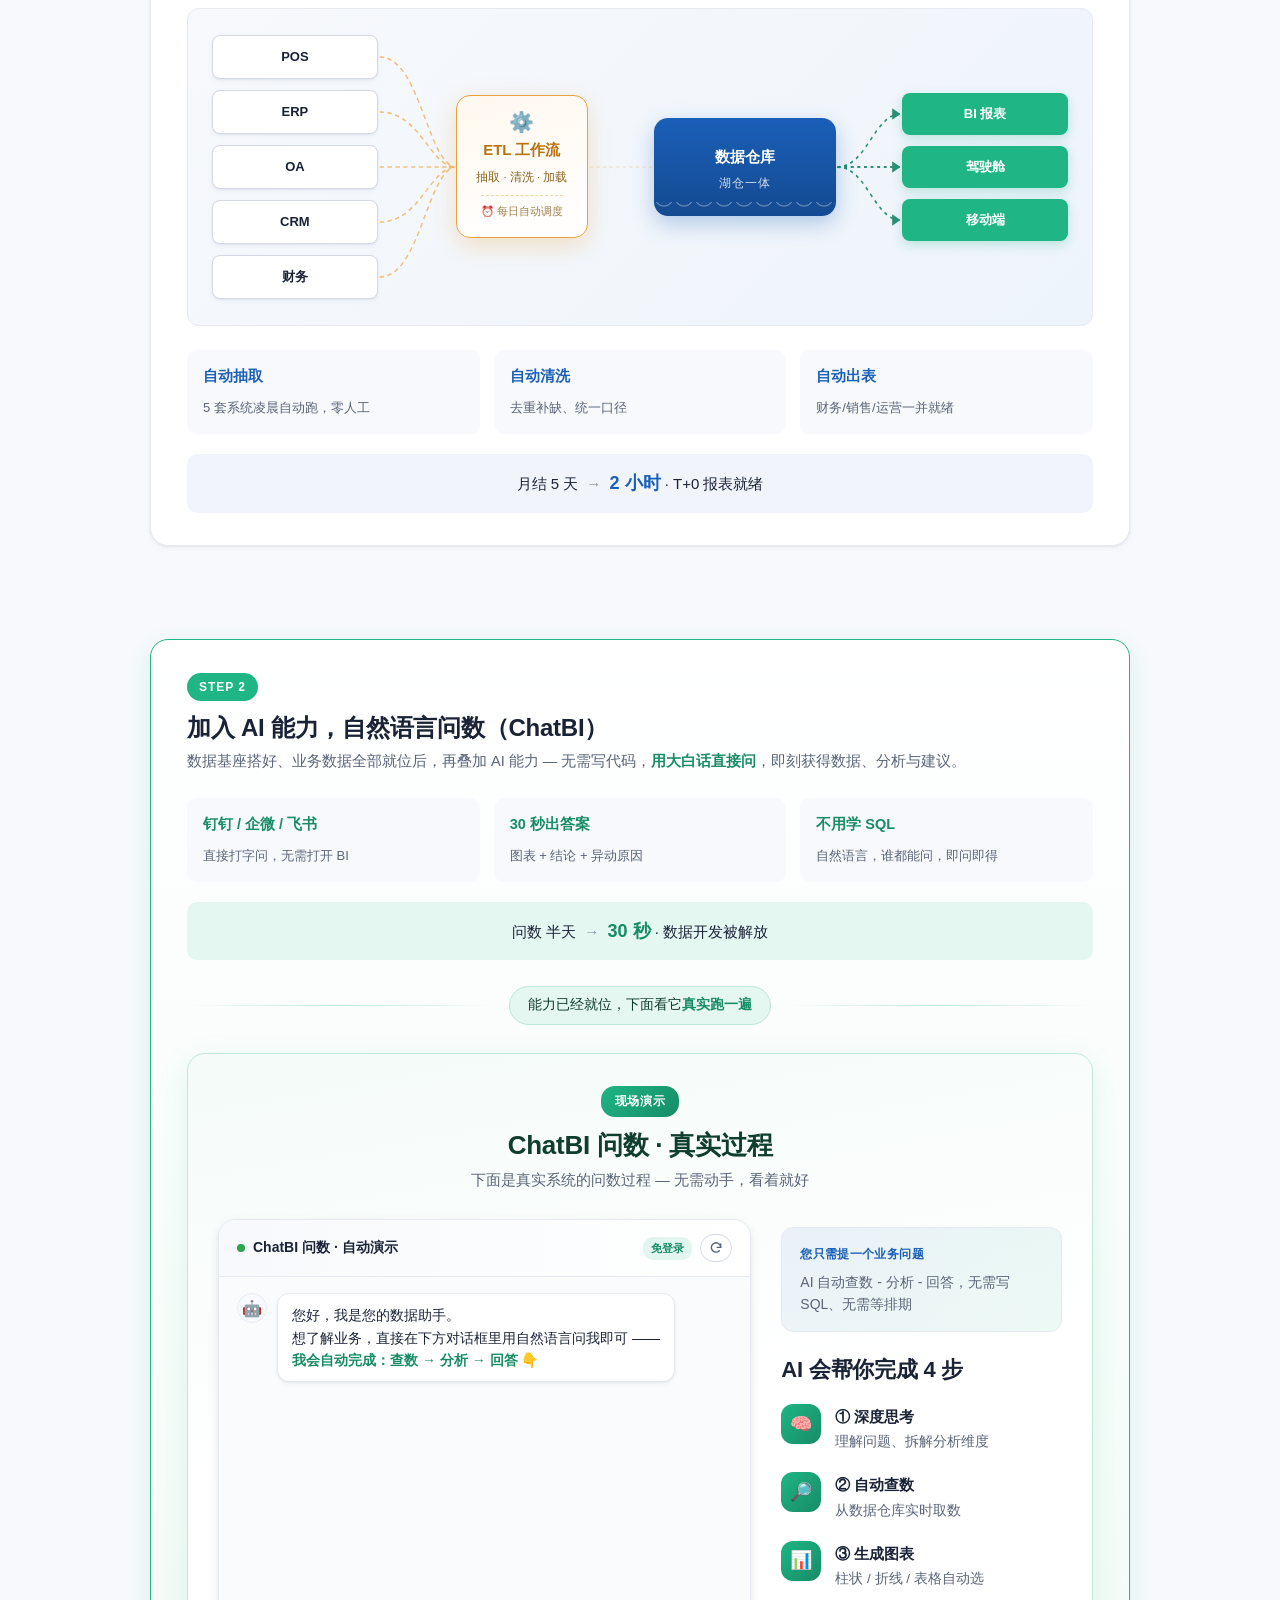
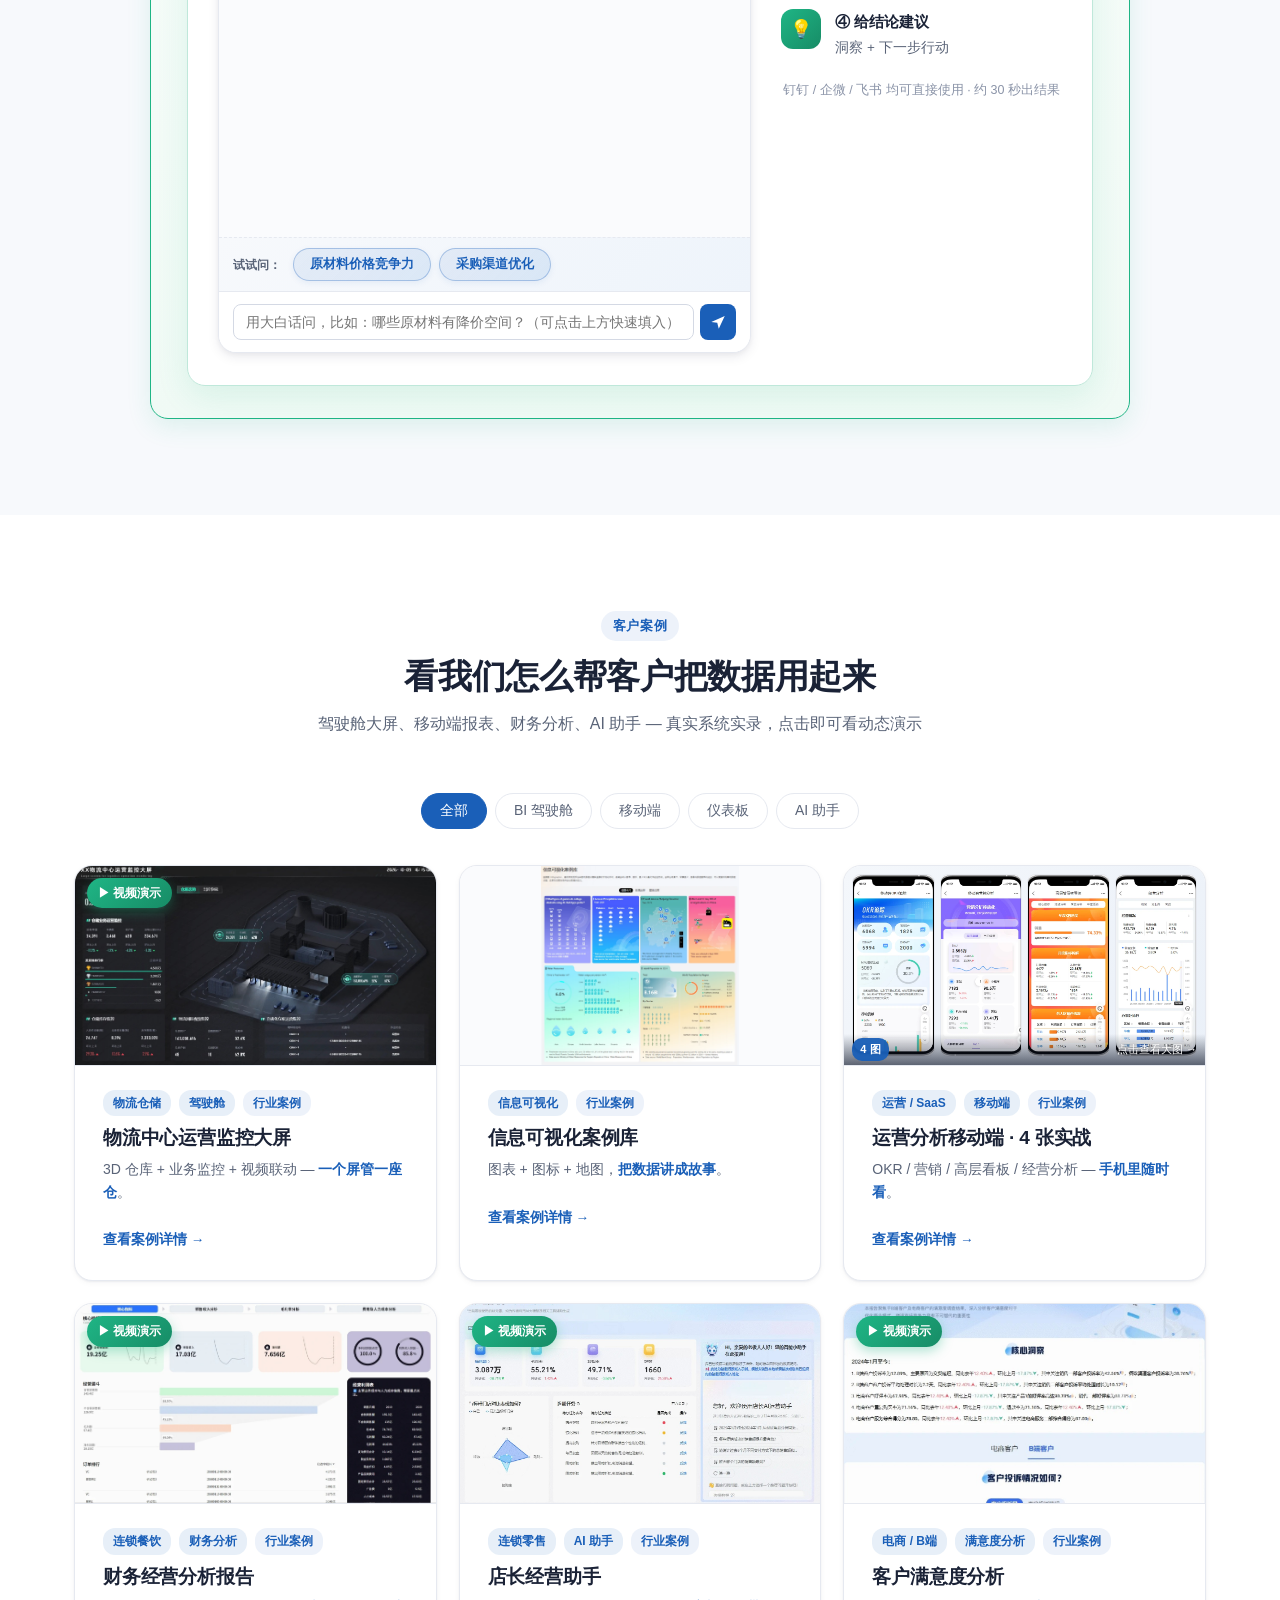
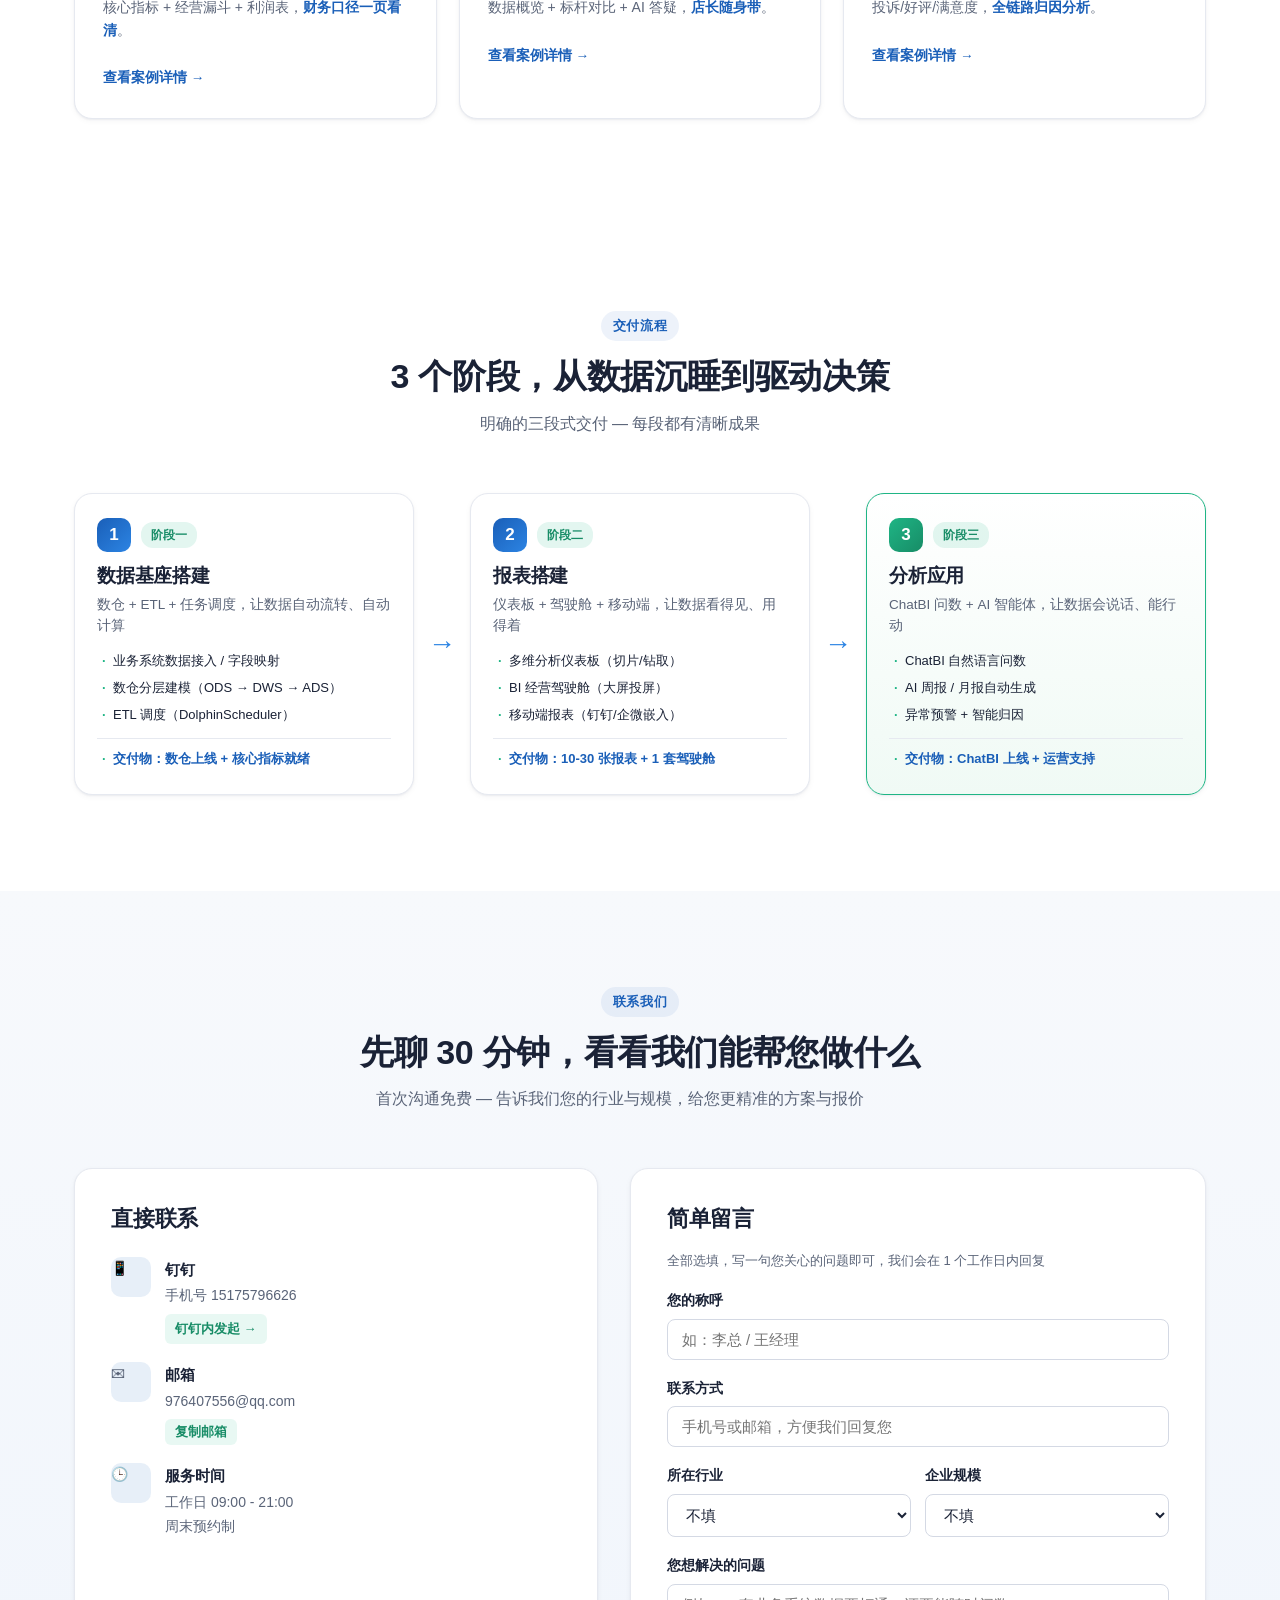
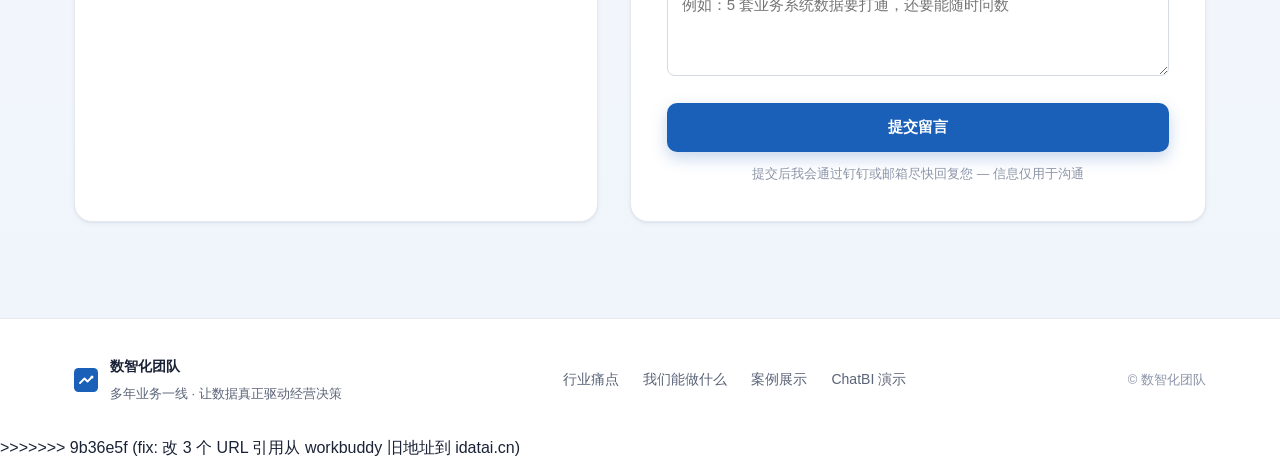
==== commit 28a99749: "feat: 配 5 个案例外链（阿里云 BI）" ====
--- a/index.html
+++ b/index.html
@@ -1,4 +1,3 @@
-<<<<<<< HEAD
 <!DOCTYPE html>
 <html lang="zh-CN">
 <head>
@@ -475,6 +474,7 @@
       <!-- 2. 信息可视化案例库（右上 · 静态） -->
       <article class="case-card js-case" data-cat="dashboard"
         data-title="信息可视化案例库"
+        data-live="https://bi.aliyuncs.com/token3rd/dashboard/view/pc.htm?pageId=1546aed8-ef10-4033-a67d-8896757fccc1&accessTicket=0da875c3-bcb2-4bd1-a549-f973d8c8a2fd&dd_orientation=auto"
         data-tags='["信息可视化","数据故事","真实案例"]'
         data-gallery='["assets/case-infographic.webp"]'
         data-lead="把抽象数据做成看得懂的故事 — 一屏一个主题，用图形、地图、图标卡片讲清业务发现。"
@@ -530,6 +530,7 @@
       <!-- 4. 财务经营分析报告（右下 · 动图） -->
       <article class="case-card js-case" data-cat="dashboard"
         data-title="财务经营分析报告"
+        data-live="https://bi.aliyuncs.com/token3rd/dashboard/view/pc.htm?pageId=e621ec95-dd1c-48bf-ac68-a995be9ae5b1&accessTicket=c08fd365-d35c-473a-8546-4b015f9da389&dd_orientation=auto"
         data-tags='["连锁餐饮","财务分析","真实案例"]'
         data-gallery='["https://idatai.cn/assets/case-report.mp4"]'
         data-animated="1"
@@ -556,6 +557,7 @@
       <!-- 5. 店长经营助手（动图） -->
       <article class="case-card js-case" data-cat="ai"
         data-title="店长经营助手"
+        data-live="https://bi.aliyuncs.com/token3rd/dashboard/view/pc.htm?pageId=644db50d-1c84-4b22-a750-5e1dc0d94c23&accessTicket=6959433b-01aa-4846-884b-502ccd1b9f29&dd_orientation=auto"
         data-tags='["连锁零售","AI 助手","真实案例"]'
         data-gallery='["https://idatai.cn/assets/case-manager.mp4"]'
         data-animated="1"
@@ -582,6 +584,7 @@
       <!-- 6. 客户满意度分析（动图） -->
       <article class="case-card js-case" data-cat="ai"
         data-title="客户满意度分析"
+        data-live="https://bi.aliyuncs.com/token3rd/dashboard/view/pc.htm?pageId=dcc4d394-d399-4646-afc6-636c21cdc3cd&accessTicket=e4a3d70b-b842-4012-9e2d-71e9896470e7&dd_orientation=auto"
         data-tags='["电商 / B端","满意度分析","真实案例"]'
         data-gallery='["https://idatai.cn/assets/case-satisfaction.mp4"]'
         data-animated="1"
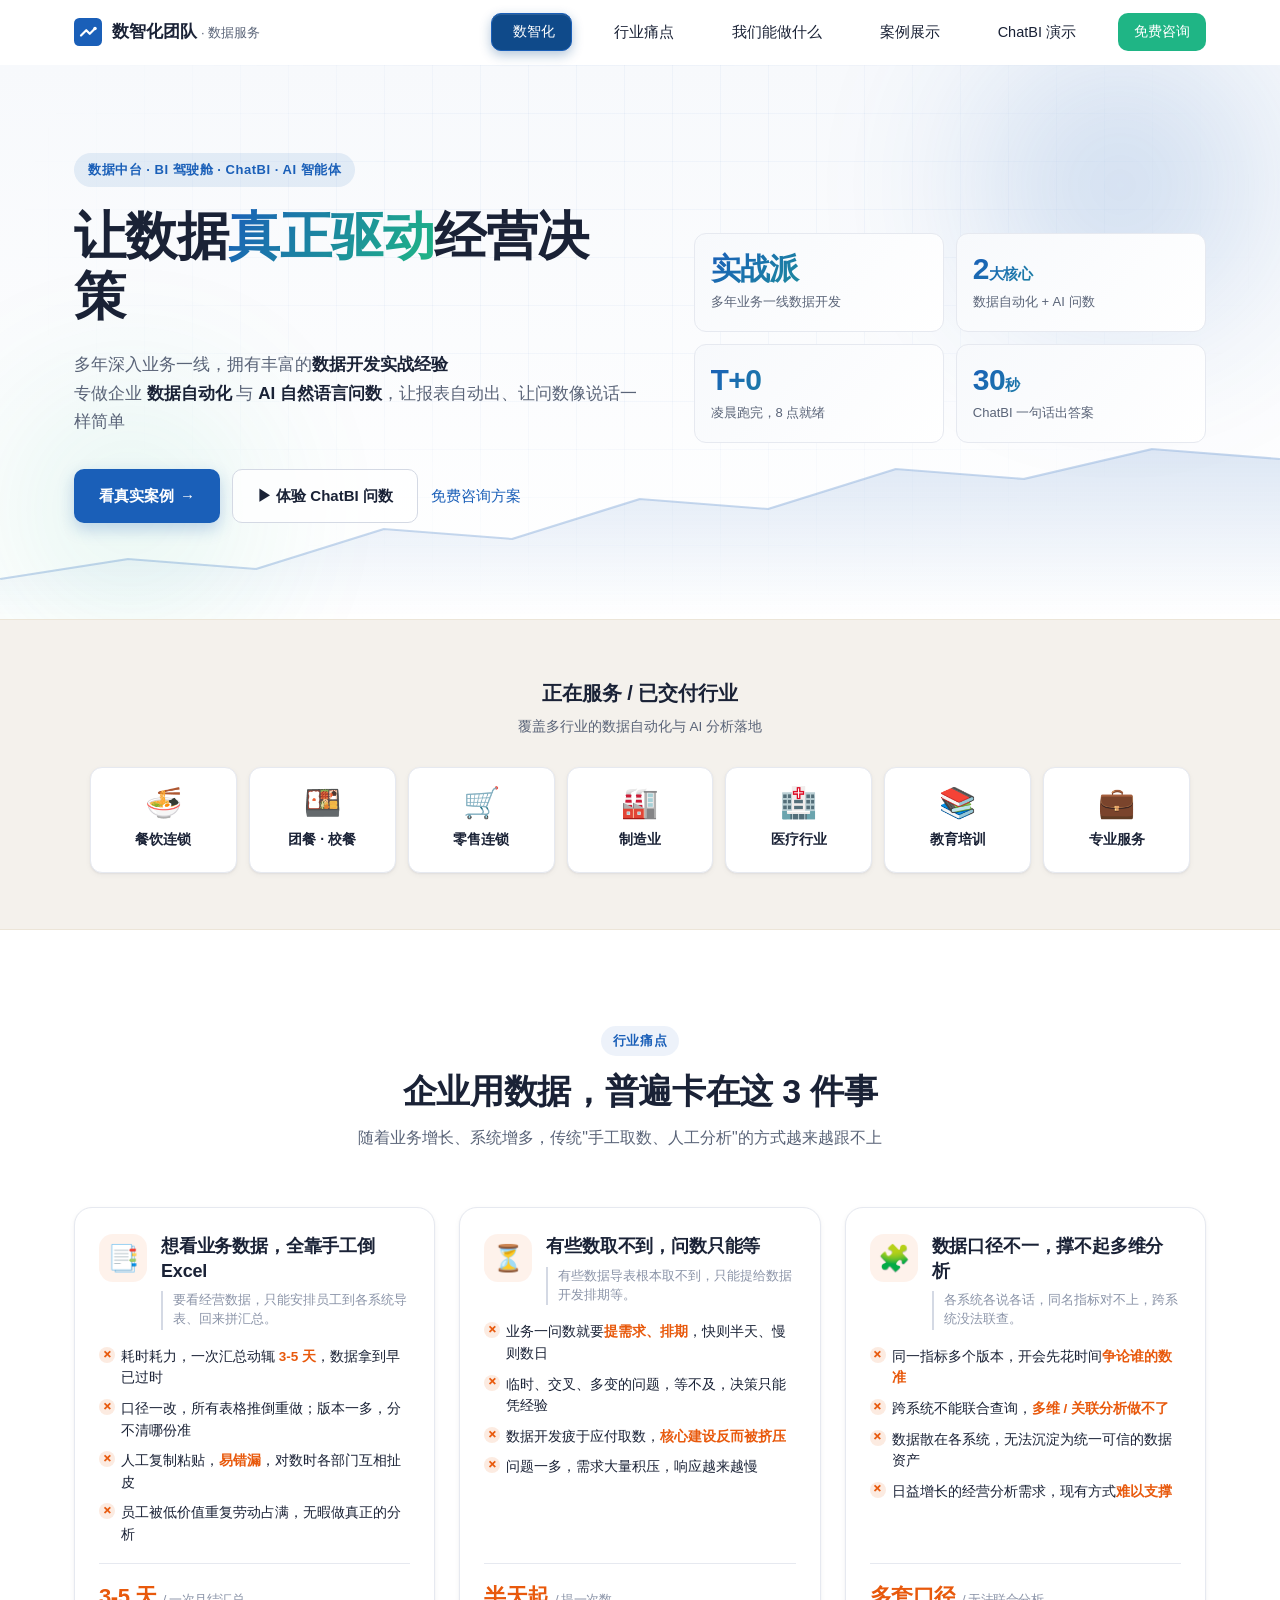
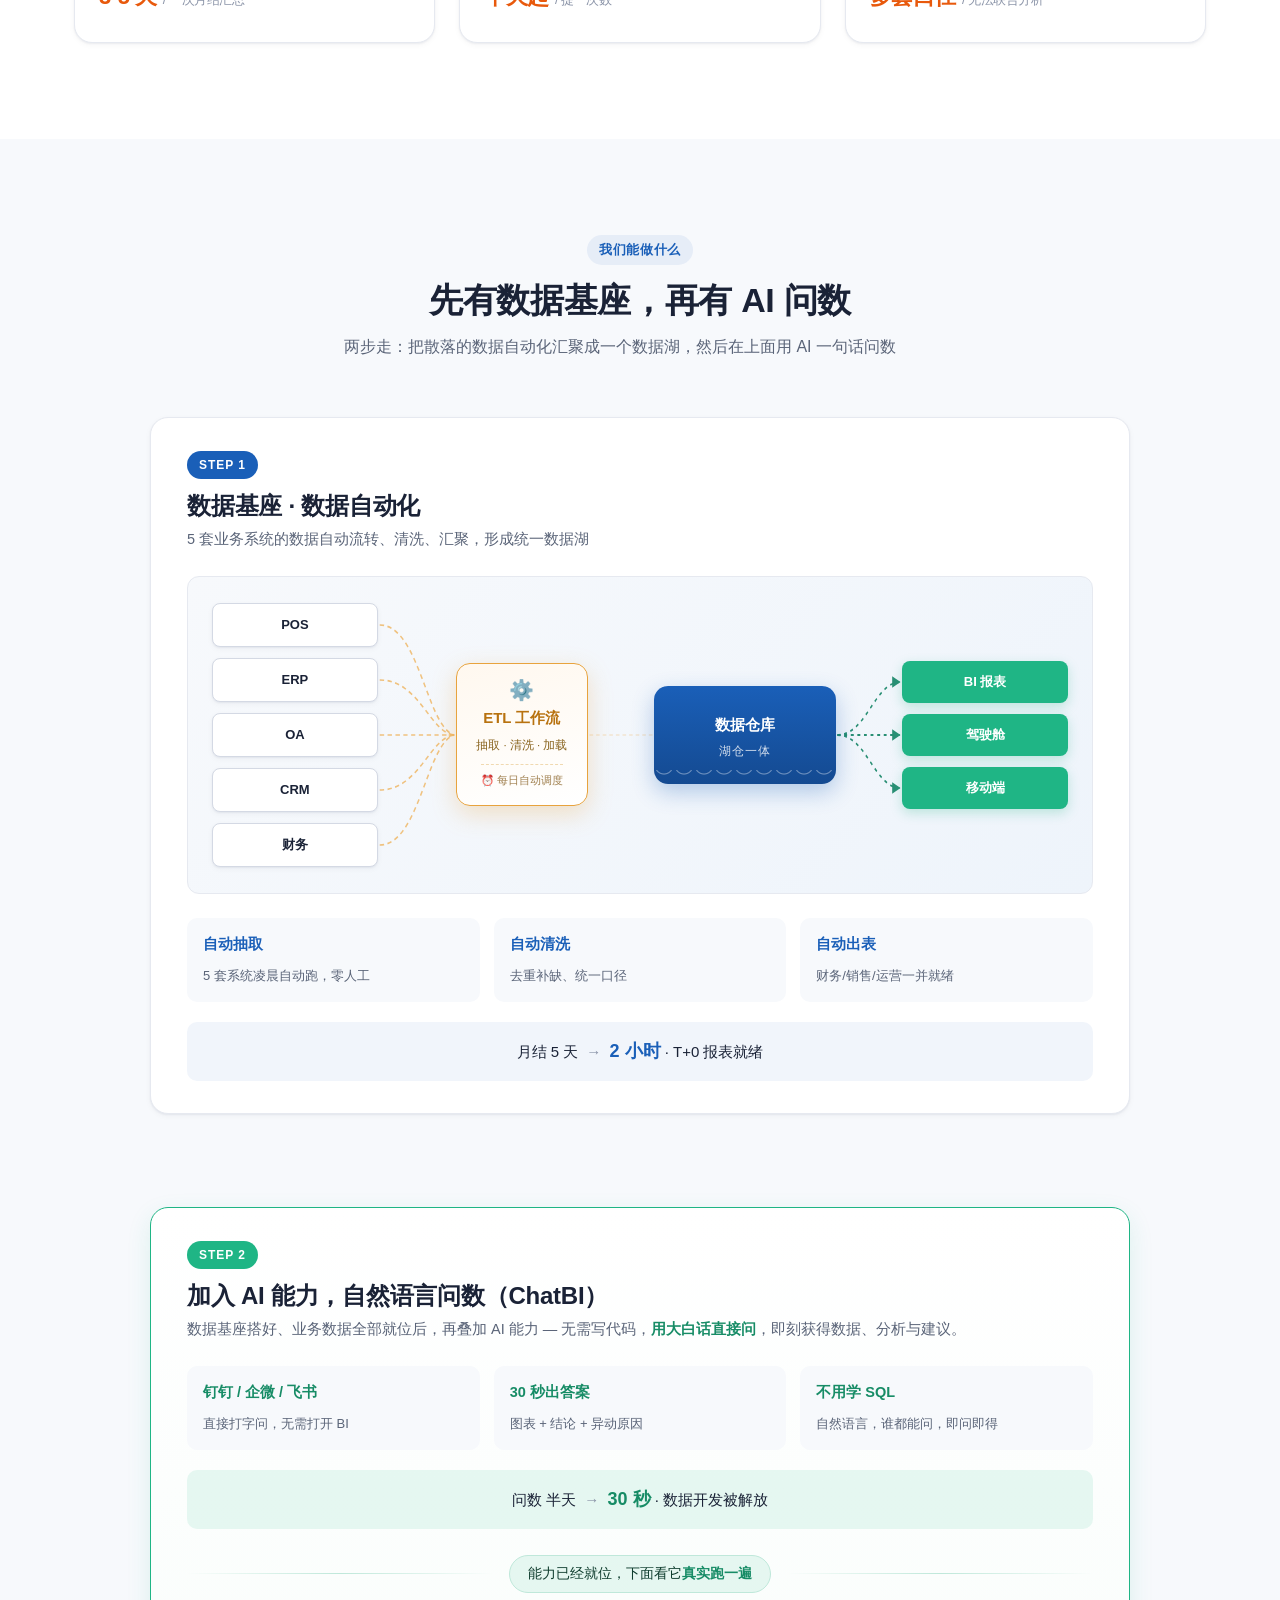
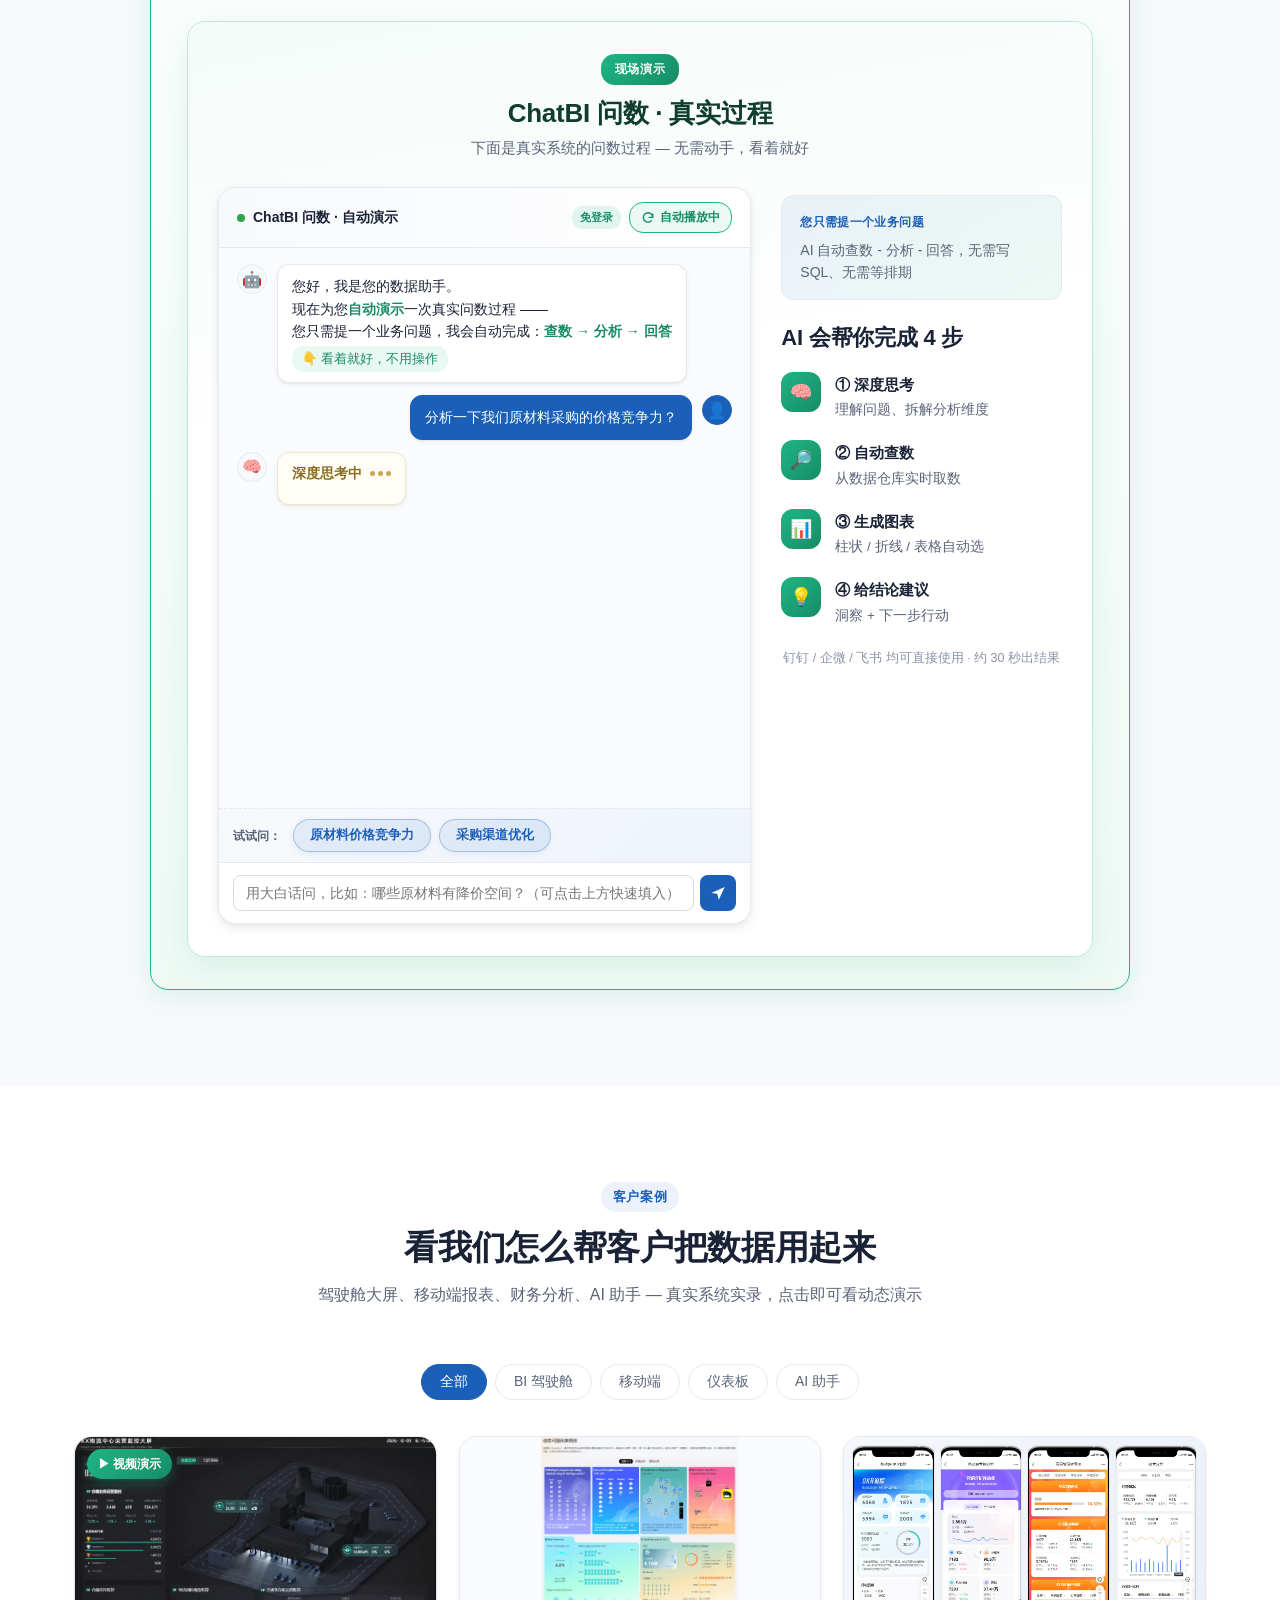
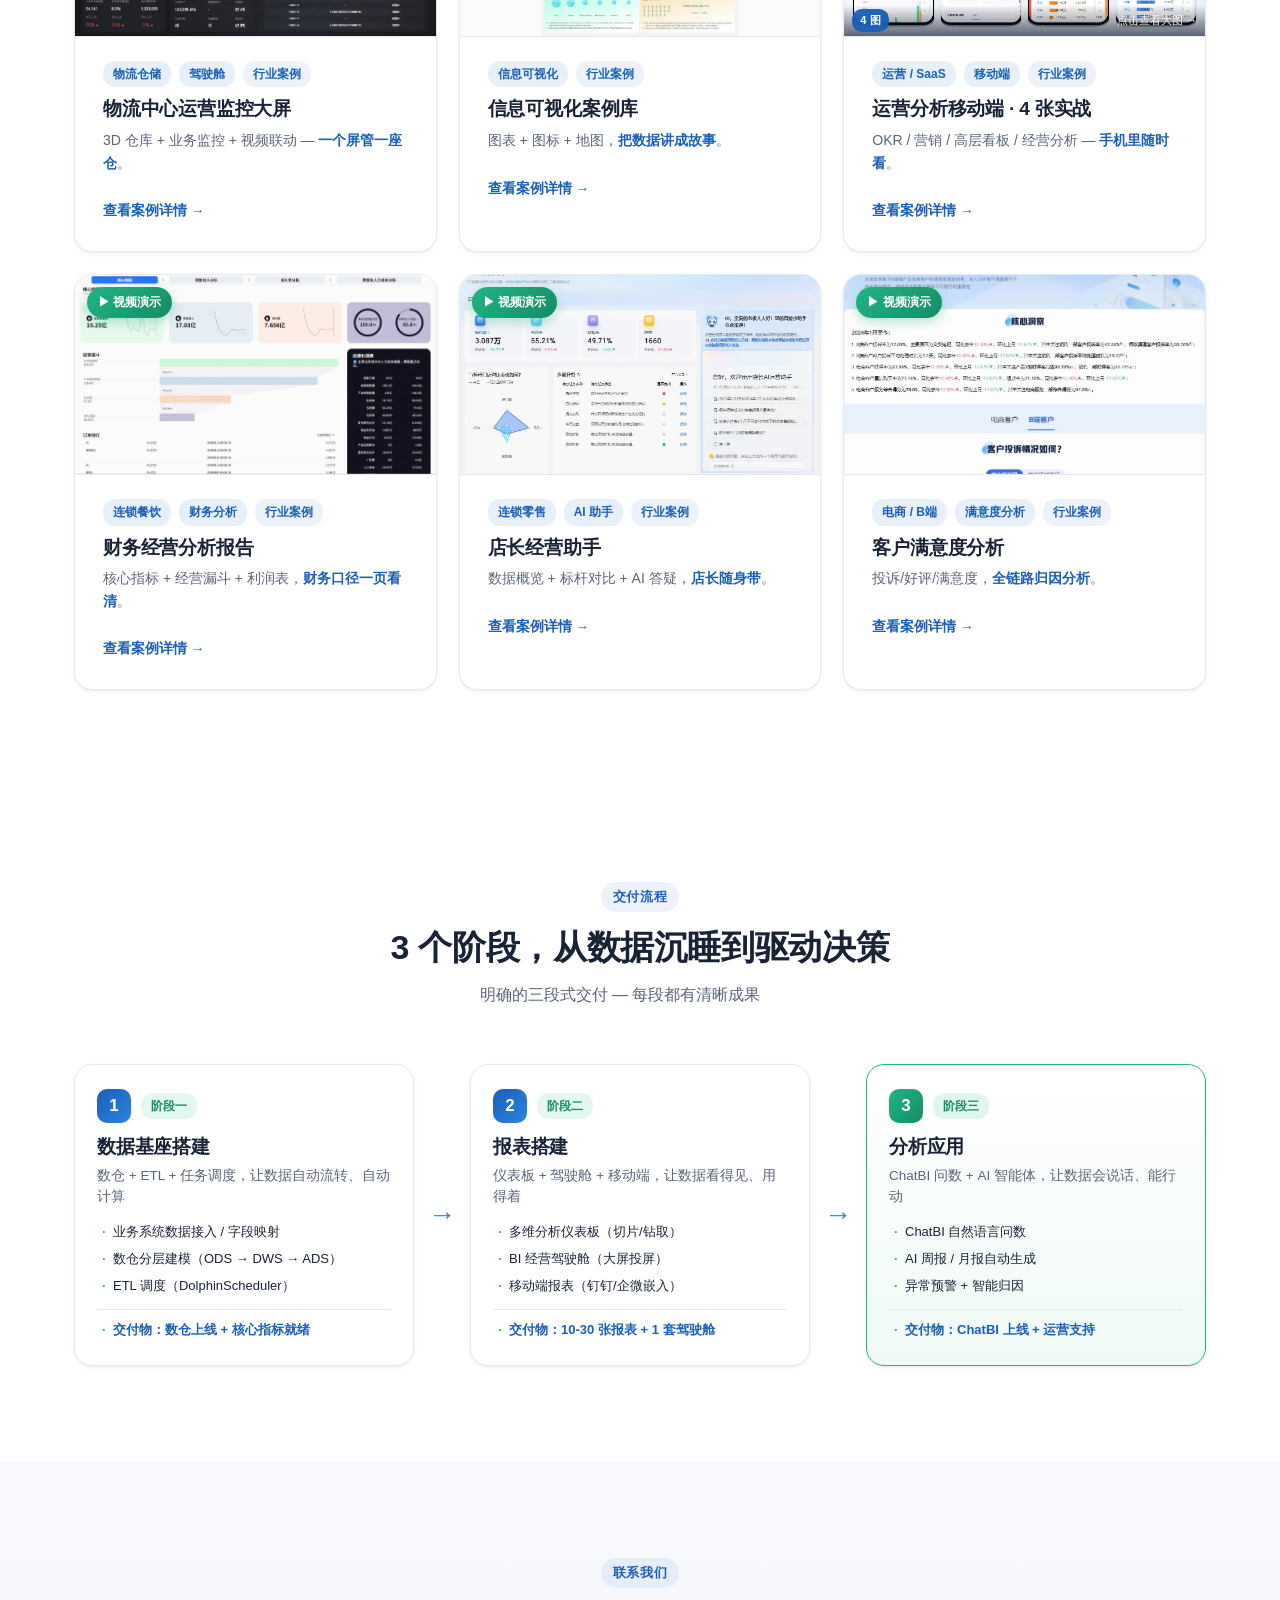
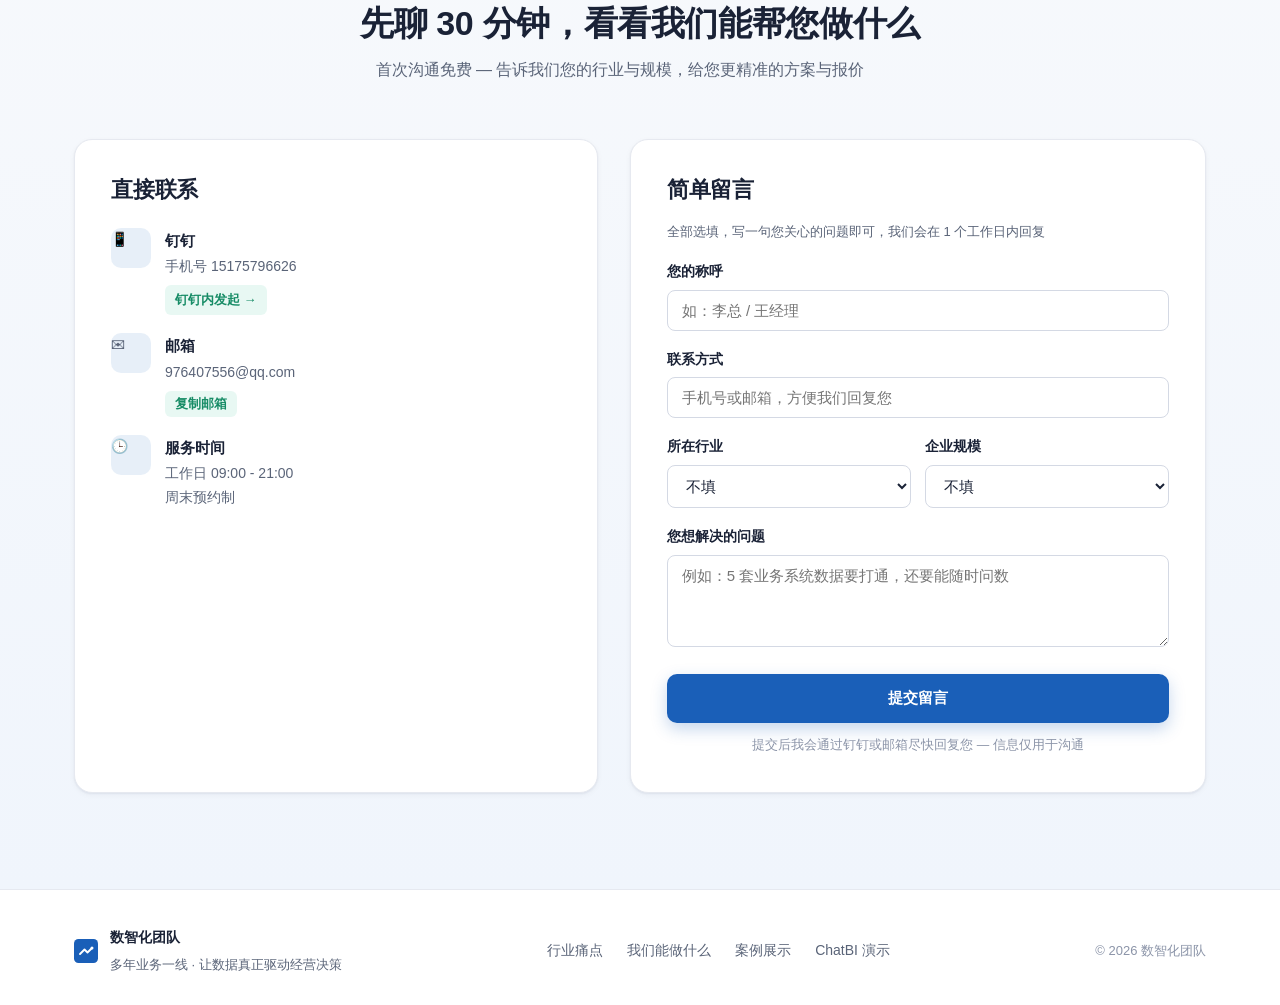
==== commit b80e167e: "fix: 清除 index.html 合并冲突残留（页面双份导致 ChatBI 演示重复触发）" ====
--- a/index.html
+++ b/index.html
@@ -1,1622 +1,813 @@
-<!DOCTYPE html>
-<html lang="zh-CN">
-<head>
-<meta charset="UTF-8">
-<meta name="viewport" content="width=device-width, initial-scale=1.0">
-<meta name="theme-color" content="#1a5fb8">
-
-<title>数据中台 · BI 驾驶舱 · ChatBI 问数 | 数智化团队</title>
-<meta name="description" content="数智化团队 - 多年深入业务一线，专做企业数据自动化与 AI 自然语言问数。让数据自动流转、自动计算，老板一句话问数即得。">
-<meta name="baidu-site-verification" content="codeva-qKDYJHeSsP" />
-<meta name="baidu-site-verification" content="codeva-7D6JNhnfxL" />
-<meta name="baidu-site-verification" content="codeva-qKDYJHeSsP" />
-<meta name="baidu-site-verification" content="codeva-qKDYJHeSsP" />
-<meta name="baidu-site-verification" content="codeva-7D6JNhnfxL" />
-<meta name="keywords" content="数据中台,BI驾驶舱,ChatBI,数据自动化,ETL,数据开发,数仓,Doris,AI问数,大屏,移动端报表,损益模型,多维分析">
-<meta name="author" content="韩逢雨 - 数智化团队">
-<meta name="robots" content="index, follow">
-<link rel="canonical" href="https://idatai.cn/">
-
-<meta property="og:type" content="website">
-<meta property="og:title" content="数智化团队 | 让数据真正驱动经营决策">
-<meta property="og:description" content="数据自动流转、自动计算；AI 一句话问数即得。多年深入业务一线的实战经验。">
-<meta property="og:url" content="https://idatai.cn/">
-
-<script type="application/ld+json">
-{
-  "@context": "https://schema.org",
-  "@type": "ProfessionalService",
-  "name": "数智化团队",
-  "description": "企业数据自动化、BI 驾驶舱、ChatBI 自然语言问数服务",
-  "url": "https://idatai.cn/",
-  "provider": {"@type":"Person","name":"韩逢雨","jobTitle":"数据总监"},
-  "areaServed": "CN",
-  "serviceType": ["数据中台", "BI 驾驶舱", "ChatBI 问数", "ETL", "AI 智能体"],
-  "knowsAbout": ["数据仓库", "ETL", "Doris", "DolphinScheduler", "ChatBI", "BI 驾驶舱", "数据建模"]
-}
-</script>
-<script type="application/ld+json">
-{
-  "@context": "https://schema.org",
-  "@type": "FAQPage",
-  "mainEntity": [
-    {"@type":"Question","name":"你们能做什么？","acceptedAnswer":{"@type":"Answer","text":"两大核心能力：1) 数据自动化（自动流转、自动计算，省去人工倒腾Excel）；2) AI 自然语言问数（ChatBI），老板一句话问数即得答案。"}},
-    {"@type":"Question","name":"数据自动化具体指什么？","acceptedAnswer":{"@type":"Answer","text":"从业务系统自动 ETL 抽取、清洗、计算，凌晨跑完，8 点前报表就绪。告别人工下载 Excel 拼表对数。"}},
-    {"@type":"Question","name":"ChatBI 怎么问数？","acceptedAnswer":{"@type":"Answer","text":"在钉钉/企微/飞书里直接打字问，比如'上周华东外卖下滑多少'，30 秒内出图表+结论。"}},
-    {"@type":"Question","name":"服务报价？","acceptedAnswer":{"@type":"Answer","text":"单业务系统接入1.5万起；完整数据中台8万起；ChatBI智能体3万起。"}}
-  ]
-}
-</script>
-
-<link rel="stylesheet" href="style.css">
-<link rel="icon" href="data:image/svg+xml,%3Csvg xmlns='http://www.w3.org/2000/svg' viewBox='0 0 32 32'%3E%3Crect width='32' height='32' rx='6' fill='%231a5fb8'/%3E%3Cpath d='M8 20 L14 14 L18 18 L24 12' stroke='white' stroke-width='2.5' fill='none' stroke-linecap='round' stroke-linejoin='round'/%3E%3Ccircle cx='24' cy='12' r='2' fill='white'/%3E%3C/svg%3E">
-</head>
-<body>
-
-<!-- 顶部导航 -->
-<header class="nav" id="nav">
-  <div class="container nav-inner">
-    <a href="#hero" class="logo">
-      <span class="logo-mark">
-        <svg viewBox="0 0 32 32" width="28" height="28"><rect width="32" height="32" rx="6" fill="#1a5fb8"/><path d="M8 20 L14 14 L18 18 L24 12" stroke="white" stroke-width="2.5" fill="none" stroke-linecap="round" stroke-linejoin="round"/><circle cx="24" cy="12" r="2" fill="white"/></svg>
-      </span>
-      <span class="logo-text">数智化团队<span class="logo-sub">· 数据服务</span></span>
-    </a>
-    <nav class="nav-links">
-      <a href="#hero" class="nav-top">数智化</a>
-      <a href="#pain">行业痛点</a>
-      <a href="#value">我们能做什么</a>
-      <a href="#cases">案例展示</a>
-      <a href="#ai-demo">ChatBI 演示</a>
-      <a href="#contact" class="nav-cta">免费咨询</a>
-    </nav>
-    <button class="nav-toggle" aria-label="菜单" id="navToggle">
-      <span></span><span></span><span></span>
-    </button>
-  </div>
-</header>
-
-<!-- ============== 1. Hero ============== -->
-<section class="hero" id="hero">
-  <div class="hero-bg" aria-hidden="true">
-    <div class="grid"></div>
-    <div class="orb orb-1"></div>
-    <div class="orb orb-2"></div>
-    <svg class="hero-chart" viewBox="0 0 600 200" preserveAspectRatio="none">
-      <defs>
-        <linearGradient id="g1" x1="0" x2="0" y1="0" y2="1">
-          <stop offset="0%" stop-color="#1a5fb8" stop-opacity="0.35"/>
-          <stop offset="100%" stop-color="#1a5fb8" stop-opacity="0"/>
-        </linearGradient>
-      </defs>
-      <path d="M0,160 L60,140 L120,150 L180,110 L240,120 L300,80 L360,90 L420,50 L480,60 L540,30 L600,40 L600,200 L0,200 Z" fill="url(#g1)"/>
-      <path d="M0,160 L60,140 L120,150 L180,110 L240,120 L300,80 L360,90 L420,50 L480,60 L540,30 L600,40" stroke="#1a5fb8" stroke-width="2" fill="none" opacity="0.6"/>
-    </svg>
-  </div>
-  <div class="container hero-inner">
-    <div class="hero-text">
-      <span class="eyebrow reveal" data-reveal>数据中台 · BI 驾驶舱 · ChatBI · AI 智能体</span>
-      <h1 class="hero-title reveal" data-reveal>让数据<em>真正驱动</em>经营决策</h1>
-      <p class="hero-sub reveal" data-reveal>
-        多年深入业务一线，拥有丰富的<strong>数据开发实战经验</strong><br>
-        专做企业 <strong>数据自动化</strong> 与 <strong>AI 自然语言问数</strong>，让报表自动出、让问数像说话一样简单
-      </p>
-      <div class="hero-actions reveal" data-reveal>
-        <a href="#cases" class="btn btn-primary">看真实案例 <span aria-hidden="true">→</span></a>
-        <a href="#ai-demo" class="btn btn-ghost">▶ 体验 ChatBI 问数</a>
-        <a href="#contact" class="btn btn-link">免费咨询方案</a>
-      </div>
-    </div>
-
-    <div class="hero-side reveal" data-reveal>
-      <div class="hero-stats">
-        <div class="hs-item">
-          <div class="hs-num">实战派</div>
-          <div class="hs-label">多年业务一线数据开发</div>
-        </div>
-        <div class="hs-item">
-          <div class="hs-num">2<span class="hs-unit">大核心</span></div>
-          <div class="hs-label">数据自动化 + AI 问数</div>
-        </div>
-        <div class="hs-item">
-          <div class="hs-num">T+0</div>
-          <div class="hs-label">凌晨跑完，8 点就绪</div>
-        </div>
-        <div class="hs-item">
-          <div class="hs-num">30<span class="hs-unit">秒</span></div>
-          <div class="hs-label">ChatBI 一句话出答案</div>
-        </div>
-      </div>
-    </div>
-  </div>
-</section>
-
-<!-- 服务行业 -->
-<section class="section industries">
-  <div class="container">
-    <div class="ind-head reveal" data-reveal>
-      <span class="ind-title">正在服务 / 已交付行业</span>
-      <span class="ind-sub">覆盖多行业的数据自动化与 AI 分析落地</span>
-    </div>
-    <div class="ind-grid">
-      <div class="ind-card"><span class="ind-emoji">🍜</span><span class="ind-name">餐饮连锁</span></div>
-      <div class="ind-card"><span class="ind-emoji">🍱</span><span class="ind-name">团餐 · 校餐</span></div>
-      <div class="ind-card"><span class="ind-emoji">🛒</span><span class="ind-name">零售连锁</span></div>
-      <div class="ind-card"><span class="ind-emoji">🏭</span><span class="ind-name">制造业</span></div>
-      <div class="ind-card"><span class="ind-emoji">🏥</span><span class="ind-name">医疗行业</span></div>
-      <div class="ind-card"><span class="ind-emoji">📚</span><span class="ind-name">教育培训</span></div>
-      <div class="ind-card"><span class="ind-emoji">💼</span><span class="ind-name">专业服务</span></div>
-    </div>
-  </div>
-</section>
-
-<!-- ============== 2. 行业痛点 ============== -->
-<section class="section" id="pain">
-  <div class="container">
-    <div class="section-head reveal" data-reveal>
-      <span class="kicker">行业痛点</span>
-      <h2 class="section-title">企业用数据，普遍卡在这 3 件事</h2>
-      <p class="section-lead">随着业务增长、系统增多，传统"手工取数、人工分析"的方式越来越跟不上</p>
-    </div>
-    <div class="pain-grid pain-grid-lg">
-      <!-- 痛点 1：手工倒 Excel -->
-      <article class="pain-card pain-card-lg reveal" data-reveal>
-        <div class="pain-top">
-          <div class="pain-icon">📑</div>
-          <div>
-            <h3>想看业务数据，全靠手工倒 Excel</h3>
-            <span class="pain-scene">要看经营数据，只能安排员工到各系统导表、回来拼汇总。</span>
-          </div>
-        </div>
-        <ul class="pain-cons">
-          <li>耗时耗力，一次汇总动辄 <strong>3-5 天</strong>，数据拿到早已过时</li>
-          <li>口径一改，所有表格推倒重做；版本一多，分不清哪份准</li>
-          <li>人工复制粘贴，<strong>易错漏</strong>，对数时各部门互相扯皮</li>
-          <li>员工被低价值重复劳动占满，无暇做真正的分析</li>
-        </ul>
-        <div class="pain-stat">3-5 天<span>/ 一次月结汇总</span></div>
-      </article>
-
-      <!-- 痛点 2：问数要等 -->
-      <article class="pain-card pain-card-lg reveal" data-reveal>
-        <div class="pain-top">
-          <div class="pain-icon">⏳</div>
-          <div>
-            <h3>有些数取不到，问数只能等</h3>
-            <span class="pain-scene">有些数据导表根本取不到，只能提给数据开发排期等。</span>
-          </div>
-        </div>
-        <ul class="pain-cons">
-          <li>业务一问数就要<strong>提需求、排期</strong>，快则半天、慢则数日</li>
-          <li>临时、交叉、多变的问题，等不及，决策只能凭经验</li>
-          <li>数据开发疲于应付取数，<strong>核心建设反而被挤压</strong></li>
-          <li>问题一多，需求大量积压，响应越来越慢</li>
-        </ul>
-        <div class="pain-stat">半天起<span>/ 提一次数</span></div>
-      </article>
-
-      <!-- 痛点 3：口径不一、孤岛 -->
-      <article class="pain-card pain-card-lg reveal" data-reveal>
-        <div class="pain-top">
-          <div class="pain-icon">🧩</div>
-          <div>
-            <h3>数据口径不一，撑不起多维分析</h3>
-            <span class="pain-scene">各系统各说各话，同名指标对不上，跨系统没法联查。</span>
-          </div>
-        </div>
-        <ul class="pain-cons">
-          <li>同一指标多个版本，开会先花时间<strong>争论谁的数准</strong></li>
-          <li>跨系统不能联合查询，<strong>多维 / 关联分析做不了</strong></li>
-          <li>数据散在各系统，无法沉淀为统一可信的数据资产</li>
-          <li>日益增长的经营分析需求，现有方式<strong>难以支撑</strong></li>
-        </ul>
-        <div class="pain-stat">多套口径<span>/ 无法联合分析</span></div>
-      </article>
-    </div>
-  </div>
-</section>
-
-<!-- ============== 3. 我们能做什么（数据基座 → AI 问数） ============== -->
-<section class="section section-alt" id="value">
-  <div class="container">
-    <div class="section-head reveal" data-reveal>
-      <span class="kicker">我们能做什么</span>
-      <h2 class="section-title">先有数据基座，再有 AI 问数</h2>
-      <p class="section-lead">两步走：把散落的数据自动化汇聚成一个数据湖，然后在上面用 AI 一句话问数</p>
-    </div>
-
-    <div class="value-stack">
-      <!-- 第一步：数据基座 -->
-      <article class="value-stage reveal" data-reveal>
-        <div class="vs-head">
-          <span class="vs-step">STEP 1</span>
-          <h3>数据基座 · 数据自动化</h3>
-          <p class="vs-sub">5 套业务系统的数据自动流转、清洗、汇聚，形成统一数据湖</p>
-        </div>
-
-        <!-- ETL 流转链路：业务系统 → ETL 工作流 → 数据仓库/数据湖 → 应用 -->
-        <div class="etl-flow" aria-hidden="true">
-          <!-- 5 个业务系统 -->
-          <div class="etl-sources">
-            <span class="src-node" style="--i:0">POS</span>
-            <span class="src-node" style="--i:1">ERP</span>
-            <span class="src-node" style="--i:2">OA</span>
-            <span class="src-node" style="--i:3">CRM</span>
-            <span class="src-node" style="--i:4">财务</span>
-          </div>
-
-          <!-- 汇聚曲线：5 条斜线汇入 ETL 工作流 -->
-          <div class="etl-linkset">
-            <svg viewBox="0 0 90 264" preserveAspectRatio="none">
-              <path class="ln" style="--d:0s"   d="M2,22 C48,22 56,124 88,132" />
-              <path class="ln" style="--d:.25s" d="M2,77 C48,77 60,130 88,132" />
-              <path class="ln" style="--d:.5s"  d="M2,132 C50,132 62,132 88,132" />
-              <path class="ln" style="--d:.75s" d="M2,187 C48,187 60,134 88,132" />
-              <path class="ln" style="--d:1s"   d="M2,242 C48,242 56,140 88,132" />
-            </svg>
-          </div>
-
-          <!-- ETL 工作流（链路中一环） -->
-          <div class="etl-pipeline">
-            <span class="pl-gear">⚙️</span>
-            <span class="pl-title">ETL 工作流</span>
-            <span class="pl-sub">抽取 · 清洗 · 加载</span>
-            <span class="pl-sched">⏰ 每日自动调度</span>
-          </div>
-
-          <!-- 连线：ETL → 数据仓库 -->
-          <div class="etl-linkset etl-linkset-out">
-            <svg viewBox="0 0 90 100" preserveAspectRatio="none">
-              <path class="ln" style="--d:0s" d="M2,50 L88,50" />
-            </svg>
-          </div>
-
-          <!-- 数据仓库 / 数据湖 -->
-          <div class="etl-lake">
-            <span class="lake-label">数据仓库</span>
-            <span class="lake-sub">湖仓一体</span>
-            <div class="lake-waves"><span></span><span></span><span></span></div>
-          </div>
-
-          <!-- 分支线：数据仓库 → 3 个应用 -->
-          <div class="etl-linkset etl-linkset-arrow">
-            <svg viewBox="0 0 90 264" preserveAspectRatio="none">
-              <defs>
-                <marker id="arrowhead" markerWidth="8" markerHeight="8" refX="6" refY="3" orient="auto">
-                  <path d="M0,0 L6,3 L0,6 Z" fill="#1f8a6d"/>
-                </marker>
-              </defs>
-<path class="ln dash" style="--d:0s"   d="M2,132 C42,132 52,79 88,79" />
-<path class="ln dash" style="--d:.35s" d="M2,132 C46,132 62,132 88,132" />
-<path class="ln dash" style="--d:.7s"  d="M2,132 C42,132 52,185 88,185" />
-            </svg>
-          </div>
-
-          <!-- 右侧应用 -->
-          <div class="etl-out">
-            <span class="out-node" style="--i:0">BI 报表</span>
-            <span class="out-node" style="--i:1">驾驶舱</span>
-            <span class="out-node" style="--i:2">移动端</span>
-          </div>
-        </div>
-
-        <div class="vs-points">
-          <div class="vsp"><strong>自动抽取</strong><span>5 套系统凌晨自动跑，零人工</span></div>
-          <div class="vsp"><strong>自动清洗</strong><span>去重补缺、统一口径</span></div>
-          <div class="vsp"><strong>自动出表</strong><span>财务/销售/运营一并就绪</span></div>
-        </div>
-        <div class="vs-result">月结 5 天 <em>→</em> <strong>2 小时</strong> · T+0 报表就绪</div>
-      </article>
-
-      <!-- 递进箭头 -->
-      <div class="value-arrow-down reveal" data-reveal">
-        <span>基座建好后，上层才能用 AI 问数</span>
-        <b>↓</b>
-      </div>
-
-      <!-- 第二步：AI 问数 -->
-      <article class="value-stage stage-ai reveal" data-reveal>
-        <div class="vs-head">
-          <span class="vs-step">STEP 2</span>
-          <h3>加入 AI 能力，自然语言问数（ChatBI）</h3>
-          <p class="vs-sub">数据基座搭好、业务数据全部就位后，再叠加 AI 能力 — 无需写代码，<strong>用大白话直接问</strong>，即刻获得数据、分析与建议。</p>
-        </div>
-        <div class="vs-points">
-          <div class="vsp"><strong>钉钉 / 企微 / 飞书</strong><span>直接打字问，无需打开 BI</span></div>
-          <div class="vsp"><strong>30 秒出答案</strong><span>图表 + 结论 + 异动原因</span></div>
-          <div class="vsp"><strong>不用学 SQL</strong><span>自然语言，谁都能问，即问即得</span></div>
-        </div>
-        <div class="vs-result">问数 半天 <em>→</em> <strong>30 秒</strong> · 数据开发被解放</div>
-
-        <!-- 过渡：能力说明 → 现场演示 -->
-        <div class="ai-bridge">
-          <span class="ai-bridge-line"></span>
-          <span class="ai-bridge-text">能力已经就位，下面看它<strong>真实跑一遍</strong></span>
-          <span class="ai-bridge-line"></span>
-        </div>
-
-        <!-- STEP 2 实战演示（同一张卡内） -->
-        <div class="ai-demo" id="ai-demo">
-          <div class="aid-head">
-            <span class="aid-badge">现场演示</span>
-            <h3>ChatBI 问数 · 真实过程</h3>
-            <p class="aid-sub">下面是真实系统的问数过程 — 无需动手，看着就好</p>
-          </div>
-
-      <div class="chatbi-stage chatbi-stage-lg">
-        <!-- 左：大对话窗口 -->
-        <div class="chatbi-card chatbi-card-lg">
-          <div class="cb-head">
-            <span class="cb-dot live"></span>
-            <span class="cb-title">ChatBI 问数 · 自动演示</span>
-            <span class="cb-tag">免登录</span>
-            <button type="button" class="cb-replay" id="cbReplay" title="重新播放演示" aria-label="重新播放演示">
-              <svg viewBox="0 0 24 24" width="14" height="14"><path d="M20 11a8 8 0 1 0-2.3 5.7" stroke="currentColor" stroke-width="2.4" fill="none" stroke-linecap="round"/><path d="M20 5v6h-6" stroke="currentColor" stroke-width="2.4" fill="none" stroke-linecap="round" stroke-linejoin="round"/></svg>
-              <span class="cb-replay-text">重播</span>
-            </button>
-          </div>
-          <div class="cb-body cb-body-lg" id="cbBody">
-            <div class="cb-msg bot">
-              <span class="cb-avatar">🤖</span>
-              <div class="cb-bubble">
-                您好，我是您的数据助手。<br>
-                想了解业务，直接在下方对话框里用自然语言问我即可 ——<br>
-                <strong>我会自动完成：查数 → 分析 → 回答</strong> 👇
-              </div>
-            </div>
-          </div>
-            <div class="cb-presets" id="cbPresets">
-              
-              <button type="button" class="cb-preset" data-q="分析一下我们原材料采购的价格竞争力？">原材料价格竞争力</button>
-              <button type="button" class="cb-preset" data-q="给我们一些采购渠道优化建议">采购渠道优化</button>
-            </div>
-            <form class="cb-input" id="cbForm">
-              <input type="text" id="cbInput" placeholder="用大白话问，比如：哪些原材料有降价空间？（可点击上方快速填入）" autocomplete="off">
-            <button type="submit" aria-label="发送">
-              <svg viewBox="0 0 24 24" width="18" height="18"><path d="M3 12 L21 4 L13 21 L11 13 L3 12 Z" fill="currentColor"/></svg>
-            </button>
-          </form>
-        </div>
-
-        <!-- 右：引导 + 能力 -->
-        <div class="chatbi-side chatbi-side-lg">
-          <div class="cb-side-ask">
-            <span class="cb-side-label">您只需提一个业务问题</span>
-            <p>AI 自动查数 - 分析 - 回答，无需写 SQL、无需等排期</p>
-          </div>
-          <h3>AI 会帮你完成 4 步</h3>
-          <ul class="chatbi-features">
-            <li>
-              <span class="cf-icon">🧠</span>
-              <div>
-                <strong>① 深度思考</strong>
-                <p>理解问题、拆解分析维度</p>
-              </div>
-            </li>
-            <li>
-              <span class="cf-icon">🔎</span>
-              <div>
-                <strong>② 自动查数</strong>
-                <p>从数据仓库实时取数</p>
-              </div>
-            </li>
-            <li>
-              <span class="cf-icon">📊</span>
-              <div>
-                <strong>③ 生成图表</strong>
-                <p>柱状 / 折线 / 表格自动选</p>
-              </div>
-            </li>
-            <li>
-              <span class="cf-icon">💡</span>
-              <div>
-                <strong>④ 给结论建议</strong>
-                <p>洞察 + 下一步行动</p>
-              </div>
-            </li>
-          </ul>
-          <div class="cb-side-note">钉钉 / 企微 / 飞书 均可直接使用 · 约 30 秒出结果</div>
-        </div>
-      </div>
-        </div><!-- /.ai-demo -->
-      </article>
-    </div>
-  </div>
-</section>
-
-<!-- ============== 4. 案例展示（含驾驶舱/移动端/损益模型） ============== -->
-<section class="section" id="cases">
-  <div class="container">
-    <div class="section-head reveal" data-reveal>
-      <span class="kicker">客户案例</span>
-      <h2 class="section-title">看我们怎么帮客户把数据用起来</h2>
-      <p class="section-lead">驾驶舱大屏、移动端报表、财务分析、AI 助手 — 真实系统实录，点击即可看动态演示</p>
-    </div>
-
-    <!-- 案例标签切换 -->
-    <div class="case-tabs reveal" data-reveal>
-      <button class="ct-tab active" data-tab="all">全部</button>
-      <button class="ct-tab" data-tab="cockpit">BI 驾驶舱</button>
-      <button class="ct-tab" data-tab="mobile">移动端</button>
-      <button class="ct-tab" data-tab="dashboard">仪表板</button>
-      <button class="ct-tab" data-tab="ai">AI 助手</button>
-    </div>
-
-    <div class="case-grid case-grid-6" id="caseGrid">
-      <!-- 1. 物流中心运营监控大屏（左上 · 动图） -->
-      <article class="case-card js-case" data-cat="cockpit"
-        data-title="物流中心运营监控大屏"
-        data-tags='["物流仓储","BI 驾驶舱","真实案例"]'
-        data-gallery='["https://idatai.cn/assets/cockpit-live.mp4"]'
-        data-animated="1"
-        data-lead="仓库态势 3D 可视化 + 业务监控 + 视频联动 + 自动化立库运营 — 一个屏管一座仓。上方为真实系统动态演示（约 12 秒循环）。"
-        data-points='["3D 仓库态势：实时显示库区、托盘、入库/出库箱数","运输/客户/里程排行，榜单一目了然","仓储库存 + 视频监控 + 立库运营同屏呈现","支持大屏投屏，办公室常态轮播"]'
-        data-metric='一个屏 · 管一座仓'
-        data-live="https://bi.aliyuncs.com/t/VbIjUb"
-        data-live-title="物流中心运营监控大屏">
-        <div class="case-img case-img-thumb">
-          <img src="assets/case-cockpit-cover.jpg" alt="物流中心运营监控大屏" loading="lazy">
-          <span class="case-gif-badge">▶ 视频演示</span>
-          <span class="case-zoom">🔍 点击查看详情</span>
-        </div>
-        <div class="case-info">
-          <div class="case-meta">
-            <span class="case-tag">物流仓储</span>
-            <span class="case-tag">驾驶舱</span>
-            <span class="case-tag real">行业案例</span>
-          </div>
-          <h3>物流中心运营监控大屏</h3>
-          <p>3D 仓库 + 业务监控 + 视频联动 — <strong>一个屏管一座仓</strong>。</p>
-          <span class="case-cta">查看案例详情 →</span>
-        </div>
-      </article>
-
-      <!-- 2. 信息可视化案例库（右上 · 静态） -->
-      <article class="case-card js-case" data-cat="dashboard"
-        data-title="信息可视化案例库"
-        data-live="https://bi.aliyuncs.com/token3rd/dashboard/view/pc.htm?pageId=1546aed8-ef10-4033-a67d-8896757fccc1&accessTicket=0da875c3-bcb2-4bd1-a549-f973d8c8a2fd&dd_orientation=auto"
-        data-tags='["信息可视化","数据故事","真实案例"]'
-        data-gallery='["assets/case-infographic.webp"]'
-        data-lead="把抽象数据做成看得懂的故事 — 一屏一个主题，用图形、地图、图标卡片讲清业务发现。"
-        data-points='["六大主题卡片：游戏偏好 / 降雨 / 森林面积 / AI 应用 / 水资源 / 世界人口","数据与图文混排，图表 + 结论 + 数据来源一体化","模板化生产，业务场景可快速替换复用"]'
-        data-metric='一屏一个主题 · 数据会讲故事'>
-        <div class="case-img case-img-thumb case-img-contain">
-          <img src="assets/case-infographic.webp" alt="信息可视化案例库" loading="lazy">
-          <span class="case-zoom">🔍 点击查看详情</span>
-        </div>
-        <div class="case-info">
-          <div class="case-meta">
-            <span class="case-tag">信息可视化</span>
-            <span class="case-tag real">行业案例</span>
-          </div>
-          <h3>信息可视化案例库</h3>
-          <p>图表 + 图标 + 地图，<strong>把数据讲成故事</strong>。</p>
-          <span class="case-cta">查看案例详情 →</span>
-        </div>
-      </article>
-
-      <!-- 3. 运营分析移动端（左下） -->
-      <article class="case-card js-case" data-cat="mobile"
-        data-title="运营分析移动端 · 4 张实战"
-        data-tags='["运营 / SaaS","移动端","真实案例"]'
-        data-cover="assets/mobile-1-okr.webp"
-        data-gallery='["assets/mobile-1-okr.webp","assets/mobile-2-marketing.webp","assets/mobile-3-manager.webp","assets/mobile-4-analysis.webp"]'
-        data-gallery-labels='["OKR 追踪","营销分析","高层管理者看板","经营分析"]'
-        data-lead="覆盖 OKR 追踪、营销分析、高层看板、经营分析 — 钉钉/企微/飞书嵌入即用，通勤路上 30 秒看完关键指标。"
-        data-points='["OKR 追踪：拉新/低活/活跃/忠诚用户分层 + MAU 目标进度","营销分析：DAU 走势 + 主站/小程序/Future 站多维拆解","高层看板：年度 KPI 进度 + 月度指标 + 大区销售","经营分析：销售/毛利走势 + 办事处排行，支持下钻","真实样例：DAU 2.55万、销售 432.7万、毛利 4.7%"]'
-        data-metric='30 秒 · 通勤看完全局'>
-        <div class="case-img case-img-mobile">
-          <div class="mob"><img src="assets/mobile-1-okr.webp" alt="OKR 追踪" loading="lazy"></div>
-          <div class="mob"><img src="assets/mobile-2-marketing.webp" alt="营销分析" loading="lazy"></div>
-          <div class="mob"><img src="assets/mobile-3-manager.webp" alt="高层看板" loading="lazy"></div>
-          <div class="mob"><img src="assets/mobile-4-analysis.webp" alt="经营分析" loading="lazy"></div>
-          <div class="mob-badges">
-            <span class="mb-count">4 图</span>
-            <span class="mb-tip">点击查看大图 →</span>
-          </div>
-        </div>
-        <div class="case-info">
-          <div class="case-meta">
-            <span class="case-tag">运营 / SaaS</span>
-            <span class="case-tag">移动端</span>
-            <span class="case-tag real">行业案例</span>
-          </div>
-          <h3>运营分析移动端 · 4 张实战</h3>
-          <p>OKR / 营销 / 高层看板 / 经营分析 — <strong>手机里随时看</strong>。</p>
-          <span class="case-cta">查看案例详情 →</span>
-        </div>
-      </article>
-
-      <!-- 4. 财务经营分析报告（右下 · 动图） -->
-      <article class="case-card js-case" data-cat="dashboard"
-        data-title="财务经营分析报告"
-        data-live="https://bi.aliyuncs.com/token3rd/dashboard/view/pc.htm?pageId=e621ec95-dd1c-48bf-ac68-a995be9ae5b1&accessTicket=c08fd365-d35c-473a-8546-4b015f9da389&dd_orientation=auto"
-        data-tags='["连锁餐饮","财务分析","真实案例"]'
-        data-gallery='["https://idatai.cn/assets/case-report.mp4"]'
-        data-animated="1"
-        data-lead="核心指标 + 经营漏斗 + 订单排行 + 利润表四联动，一页看清门店经营全貌。"
-        data-points='["核心指标卡：含销售额、销售收入、毛利额，含预算达成进度环","经营漏斗：含税销售额 → 不含税 → 毛利 → 净利润逐层转化","订单排行：按子订单号维度排序，随时切换查看","经营利润表：2019 vs 2020 逐项对比，含变动列"]'
-        data-metric='核心指标 · 漏斗 · 排行 · 利润表'>
-        <div class="case-img case-img-thumb">
-          <img src="assets/case-report-cover.jpg" alt="财务经营分析报告" loading="lazy">
-          <span class="case-gif-badge">▶ 视频演示</span>
-          <span class="case-zoom">🔍 点击查看详情</span>
-        </div>
-        <div class="case-info">
-          <div class="case-meta">
-            <span class="case-tag">连锁餐饮</span>
-            <span class="case-tag">财务分析</span>
-            <span class="case-tag real">行业案例</span>
-          </div>
-          <h3>财务经营分析报告</h3>
-          <p>核心指标 + 经营漏斗 + 利润表，<strong>财务口径一页看清</strong>。</p>
-          <span class="case-cta">查看案例详情 →</span>
-        </div>
-      </article>
-
-      <!-- 5. 店长经营助手（动图） -->
-      <article class="case-card js-case" data-cat="ai"
-        data-title="店长经营助手"
-        data-live="https://bi.aliyuncs.com/token3rd/dashboard/view/pc.htm?pageId=644db50d-1c84-4b22-a750-5e1dc0d94c23&accessTicket=6959433b-01aa-4846-884b-502ccd1b9f29&dd_orientation=auto"
-        data-tags='["连锁零售","AI 助手","真实案例"]'
-        data-gallery='["https://idatai.cn/assets/case-manager.mp4"]'
-        data-animated="1"
-        data-lead="店长的智能小助手 — 数据概览 + 与标杆门店对比 + 近期任务 + AI 对话答疑，一个页面管好门店。"
-        data-points='["数据概览：销售额 / 毛利率 / 复购率 / 坪效四项核心指标月环比","标杆对比：雷达图对比同类型标杆门店，快速定位短板","近期任务：陈列/培训/复购等任务清单，状态一目了然","AI 对话：直接问「哪些促销动作对销售额提升最有效」，即时出建议"]'
-        data-metric='AI 小助手 · 店长随身带'>
-        <div class="case-img case-img-thumb">
-          <img src="assets/case-manager-cover.jpg" alt="店长经营助手" loading="lazy">
-          <span class="case-gif-badge">▶ 视频演示</span>
-          <span class="case-zoom">🔍 点击查看详情</span>
-        </div>
-        <div class="case-info">
-          <div class="case-meta">
-            <span class="case-tag">连锁零售</span>
-            <span class="case-tag">AI 助手</span>
-            <span class="case-tag real">行业案例</span>
-          </div>
-          <h3>店长经营助手</h3>
-          <p>数据概览 + 标杆对比 + AI 答疑，<strong>店长随身带</strong>。</p>
-          <span class="case-cta">查看案例详情 →</span>
-        </div>
-      </article>
-
-      <!-- 6. 客户满意度分析（动图） -->
-      <article class="case-card js-case" data-cat="ai"
-        data-title="客户满意度分析"
-        data-live="https://bi.aliyuncs.com/token3rd/dashboard/view/pc.htm?pageId=dcc4d394-d399-4646-afc6-636c21cdc3cd&accessTicket=e4a3d70b-b842-4012-9e2d-71e9896470e7&dd_orientation=auto"
-        data-tags='["电商 / B端","满意度分析","真实案例"]'
-        data-gallery='["https://idatai.cn/assets/case-satisfaction.mp4"]'
-        data-animated="1"
-        data-lead="聚焦 B 端客户与电商客户的满意度调查结果，深入分析客户满意度构成与关键影响因素。"
-        data-points='["核心洞察：B端客户投诉率 12.89%（主因交货延迟）、电商好评率 97.98%","分渠道拆解：电商客户 / B端客户双视角切换","客户投诉量与投诉率月度趋势","支持按销售渠道、销售部门多维度筛选下钻"]'
-        data-metric='满意度 · 投诉 · 归因全链路'>
-        <div class="case-img case-img-thumb">
-          <img src="assets/case-satisfaction-cover.jpg" alt="客户满意度分析" loading="lazy">
-          <span class="case-gif-badge">▶ 视频演示</span>
-          <span class="case-zoom">🔍 点击查看详情</span>
-        </div>
-        <div class="case-info">
-          <div class="case-meta">
-            <span class="case-tag">电商 / B端</span>
-            <span class="case-tag">满意度分析</span>
-            <span class="case-tag real">行业案例</span>
-          </div>
-          <h3>客户满意度分析</h3>
-          <p>投诉/好评/满意度，<strong>全链路归因分析</strong>。</p>
-          <span class="case-cta">查看案例详情 →</span>
-        </div>
-      </article>
-    </div>
-
-  </div>
-</section>
-
-<!-- ============== 5. ChatBI 独立模块 ============== -->
-
-
-<!-- ============== 6. 交付流程（3 阶段） ============== -->
-<section class="section" id="process">
-  <div class="container">
-    <div class="section-head reveal" data-reveal>
-      <span class="kicker">交付流程</span>
-      <h2 class="section-title">3 个阶段，从数据沉睡到驱动决策</h2>
-      <p class="section-lead">明确的三段式交付 — 每段都有清晰成果</p>
-    </div>
-
-    <ol class="process-h">
-      <li class="ph-card reveal" data-reveal>
-        <div class="ph-top">
-          <span class="ph-num">1</span>
-          <span class="ph-tag">阶段一</span>
-        </div>
-        <h3>数据基座搭建</h3>
-        <p>数仓 + ETL + 任务调度，让数据自动流转、自动计算</p>
-        <ul>
-          <li>业务系统数据接入 / 字段映射</li>
-          <li>数仓分层建模（ODS → DWS → ADS）</li>
-          <li>ETL 调度（DolphinScheduler）</li>
-          <li class="ph-deliver">交付物：数仓上线 + 核心指标就绪</li>
-        </ul>
-      </li>
-      <li class="ph-arrow" aria-hidden="true">→</li>
-      <li class="ph-card reveal" data-reveal>
-        <div class="ph-top">
-          <span class="ph-num">2</span>
-          <span class="ph-tag">阶段二</span>
-        </div>
-        <h3>报表搭建</h3>
-        <p>仪表板 + 驾驶舱 + 移动端，让数据看得见、用得着</p>
-        <ul>
-          <li>多维分析仪表板（切片/钻取）</li>
-          <li>BI 经营驾驶舱（大屏投屏）</li>
-          <li>移动端报表（钉钉/企微嵌入）</li>
-          <li class="ph-deliver">交付物：10-30 张报表 + 1 套驾驶舱</li>
-        </ul>
-      </li>
-      <li class="ph-arrow" aria-hidden="true">→</li>
-      <li class="ph-card ph-last reveal" data-reveal>
-        <div class="ph-top">
-          <span class="ph-num">3</span>
-          <span class="ph-tag">阶段三</span>
-        </div>
-        <h3>分析应用</h3>
-        <p>ChatBI 问数 + AI 智能体，让数据会说话、能行动</p>
-        <ul>
-          <li>ChatBI 自然语言问数</li>
-          <li>AI 周报 / 月报自动生成</li>
-          <li>异常预警 + 智能归因</li>
-          <li class="ph-deliver">交付物：ChatBI 上线 + 运营支持</li>
-        </ul>
-      </li>
-    </ol>
-  </div>
-</section>
-
-<!-- ============== 7. 联系（加行业+企业规模） ============== -->
-<section class="section section-contact" id="contact">
-  <div class="container">
-    <div class="section-head reveal" data-reveal>
-      <span class="kicker">联系我们</span>
-      <h2 class="section-title">先聊 30 分钟，看看我们能帮您做什么</h2>
-      <p class="section-lead">首次沟通免费 — 告诉我们您的行业与规模，给您更精准的方案与报价</p>
-    </div>
-    <div class="contact-grid">
-      <div class="contact-card reveal" data-reveal>
-        <h3>直接联系</h3>
-        <ul class="contact-list">
-          <li>
-            <span class="cl-icon">📱</span>
-            <div>
-              <strong>钉钉</strong>
-              <span>手机号 15175796626</span>
-              <a href="dingtalk://dingtalkclient/action/sendMessage?target=15175796626" class="cl-link">钉钉内发起 →</a>
-            </div>
-          </li>
-          <li>
-            <span class="cl-icon">✉</span>
-            <div>
-              <strong>邮箱</strong>
-              <span id="emailText">976407556@qq.com</span>
-              <button type="button" class="cl-link" id="copyEmail">复制邮箱</button>
-            </div>
-          </li>
-          <li>
-            <span class="cl-icon">🕒</span>
-            <div>
-              <strong>服务时间</strong>
-              <span>工作日 09:00 - 21:00</span>
-              <span>周末预约制</span>
-            </div>
-          </li>
-        </ul>
-
-        
-      </div>
-
-      <div class="contact-form-wrap reveal" data-reveal>
-        <form class="contact-form" id="contactForm" novalidate onsubmit="return handleSubmit(event)">
-          <h3>简单留言</h3>
-          <p class="form-hint">全部选填，写一句您关心的问题即可，我们会在 1 个工作日内回复</p>
-          <label>
-            <span>您的称呼</span>
-            <input type="text" name="name" placeholder="如：李总 / 王经理">
-          </label>
-          <label>
-            <span>联系方式</span>
-            <input type="text" name="contact" placeholder="手机号或邮箱，方便我们回复您">
-          </label>
-          <div class="form-row">
-            <label>
-              <span>所在行业</span>
-              <select name="industry">
-                <option value="">不填</option>
-                <option>团餐 / 校餐</option>
-                <option>连锁餐饮</option>
-                <option>零售连锁</option>
-                <option>制造业</option>
-                <option>教育培训</option>
-                <option>专业服务</option>
-                <option>其他</option>
-              </select>
-            </label>
-            <label>
-              <span>企业规模</span>
-              <select name="scale">
-                <option value="">不填</option>
-                <option>10 人以下</option>
-                <option>10-50 人</option>
-                <option>50-200 人</option>
-                <option>200-1000 人</option>
-                <option>1000 人以上</option>
-              </select>
-            </label>
-          </div>
-          <label>
-            <span>您想解决的问题</span>
-            <textarea name="msg" rows="4" placeholder="例如：5 套业务系统数据要打通，还要能随时问数"></textarea>
-          </label>
-          <button type="submit" class="btn btn-primary" id="formSubmit">提交留言</button>
-          <p class="form-tip">提交后我会通过钉钉或邮箱尽快回复您 — 信息仅用于沟通</p>
-          <p class="form-ok" id="formOk" hidden>✓ 已收到留言，我会尽快联系您！</p>
-          <p class="form-err" id="formErr" hidden>提交失败，请稍后重试或直接加我钉钉</p>
-        </form>
-      </div>
-    </div>
-  </div>
-</section>
-
-<!-- Footer -->
-<footer class="footer">
-  <div class="container footer-inner">
-    <div class="footer-brand">
-      <span class="logo-mark">
-        <svg viewBox="0 0 32 32" width="24" height="24"><rect width="32" height="32" rx="6" fill="#1a5fb8"/><path d="M8 20 L14 14 L18 18 L24 12" stroke="white" stroke-width="2.5" fill="none" stroke-linecap="round" stroke-linejoin="round"/><circle cx="24" cy="12" r="2" fill="white"/></svg>
-      </span>
-      <div>
-        <strong>数智化团队</strong>
-        <span>多年业务一线 · 让数据真正驱动经营决策</span>
-      </div>
-    </div>
-    <nav class="footer-links">
-      <a href="#pain">行业痛点</a>
-      <a href="#value">我们能做什么</a>
-      <a href="#cases">案例展示</a>
-      <a href="#ai-demo">ChatBI 演示</a>
-    </nav>
-    <div class="footer-meta">
-      <span>© <span id="year"></span> 数智化团队</span>
-    </div>
-  </div>
-</footer>
-
-<!-- 案例详情全屏层（FLIP 卡片放大，上图下文） -->
-<div class="case-detail" id="caseDetail" aria-hidden="true">
-  <button class="cd-close" id="cdClose" aria-label="关闭">×</button>
-  <div class="cd-panel" id="cdPanel">
-    <div class="cd-media" id="cdMedia"></div>
-    <div class="cd-body">
-      <div class="cd-meta" id="cdMeta"></div>
-      <h2 class="cd-title" id="cdTitle"></h2>
-      <p class="cd-lead" id="cdLead"></p>
-      <div class="cd-metric" id="cdMetric"></div>
-      <ul class="cd-points" id="cdPoints"></ul>
-      <a class="cd-live-link" id="cdLiveLink" href="#" target="_blank" rel="noopener">
-        <span class="cdll-icon">↗</span>
-        <span class="cdll-text"><strong id="cdLiveTitle">在线打开真实大屏</strong><em>在 QuickBI 中全屏查看 · 新窗口打开</em></span>
-      </a>
-    </div>
-  </div>
-</div>
-
-<script src="script.js"></script>
-</body>
-=======
-<!DOCTYPE html>
-<html lang="zh-CN">
-<head>
-<meta charset="UTF-8">
-<meta name="viewport" content="width=device-width, initial-scale=1.0">
-<meta name="theme-color" content="#1a5fb8">
-
-<title>数据中台 · BI 驾驶舱 · ChatBI 问数 | 数智化团队</title>
-<meta name="description" content="数智化团队 - 多年深入业务一线，专做企业数据自动化与 AI 自然语言问数。让数据自动流转、自动计算，老板一句话问数即得。">
-<meta name="baidu-site-verification" content="codeva-qKDYJHeSsP" />
-<meta name="baidu-site-verification" content="codeva-7D6JNhnfxL" />
-<meta name="keywords" content="数据中台,BI驾驶舱,ChatBI,数据自动化,ETL,数据开发,数仓,Doris,AI问数,大屏,移动端报表,损益模型,多维分析">
-<meta name="author" content="韩逢雨 - 数智化团队">
-<meta name="robots" content="index, follow">
-<link rel="canonical" href="https://idatai.cn/">
-
-<meta property="og:type" content="website">
-<meta property="og:title" content="数智化团队 | 让数据真正驱动经营决策">
-<meta property="og:description" content="数据自动流转、自动计算；AI 一句话问数即得。多年深入业务一线的实战经验。">
-<meta property="og:url" content="https://idatai.cn/">
-
-<script type="application/ld+json">
-{
-  "@context": "https://schema.org",
-  "@type": "ProfessionalService",
-  "name": "数智化团队",
-  "description": "企业数据自动化、BI 驾驶舱、ChatBI 自然语言问数服务",
-  "url": "https://idatai.cn/",
-  "provider": {"@type":"Person","name":"韩逢雨","jobTitle":"数据总监"},
-  "areaServed": "CN",
-  "serviceType": ["数据中台", "BI 驾驶舱", "ChatBI 问数", "ETL", "AI 智能体"],
-  "knowsAbout": ["数据仓库", "ETL", "Doris", "DolphinScheduler", "ChatBI", "BI 驾驶舱", "数据建模"]
-}
-</script>
-<script type="application/ld+json">
-{
-  "@context": "https://schema.org",
-  "@type": "FAQPage",
-  "mainEntity": [
-    {"@type":"Question","name":"你们能做什么？","acceptedAnswer":{"@type":"Answer","text":"两大核心能力：1) 数据自动化（自动流转、自动计算，省去人工倒腾Excel）；2) AI 自然语言问数（ChatBI），老板一句话问数即得答案。"}},
-    {"@type":"Question","name":"数据自动化具体指什么？","acceptedAnswer":{"@type":"Answer","text":"从业务系统自动 ETL 抽取、清洗、计算，凌晨跑完，8 点前报表就绪。告别人工下载 Excel 拼表对数。"}},
-    {"@type":"Question","name":"ChatBI 怎么问数？","acceptedAnswer":{"@type":"Answer","text":"在钉钉/企微/飞书里直接打字问，比如'上周华东外卖下滑多少'，30 秒内出图表+结论。"}},
-    {"@type":"Question","name":"服务报价？","acceptedAnswer":{"@type":"Answer","text":"单业务系统接入1.5万起；完整数据中台8万起；ChatBI智能体3万起。"}}
-  ]
-}
-</script>
-
-<link rel="stylesheet" href="style.css">
-<link rel="icon" href="data:image/svg+xml,%3Csvg xmlns='http://www.w3.org/2000/svg' viewBox='0 0 32 32'%3E%3Crect width='32' height='32' rx='6' fill='%231a5fb8'/%3E%3Cpath d='M8 20 L14 14 L18 18 L24 12' stroke='white' stroke-width='2.5' fill='none' stroke-linecap='round' stroke-linejoin='round'/%3E%3Ccircle cx='24' cy='12' r='2' fill='white'/%3E%3C/svg%3E">
-</head>
-<body>
-
-<!-- 顶部导航 -->
-<header class="nav" id="nav">
-  <div class="container nav-inner">
-    <a href="#hero" class="logo">
-      <span class="logo-mark">
-        <svg viewBox="0 0 32 32" width="28" height="28"><rect width="32" height="32" rx="6" fill="#1a5fb8"/><path d="M8 20 L14 14 L18 18 L24 12" stroke="white" stroke-width="2.5" fill="none" stroke-linecap="round" stroke-linejoin="round"/><circle cx="24" cy="12" r="2" fill="white"/></svg>
-      </span>
-      <span class="logo-text">数智化团队<span class="logo-sub">· 数据服务</span></span>
-    </a>
-    <nav class="nav-links">
-      <a href="#hero" class="nav-top">数智化</a>
-      <a href="#pain">行业痛点</a>
-      <a href="#value">我们能做什么</a>
-      <a href="#cases">案例展示</a>
-      <a href="#ai-demo">ChatBI 演示</a>
-      <a href="#contact" class="nav-cta">免费咨询</a>
-    </nav>
-    <button class="nav-toggle" aria-label="菜单" id="navToggle">
-      <span></span><span></span><span></span>
-    </button>
-  </div>
-</header>
-
-<!-- ============== 1. Hero ============== -->
-<section class="hero" id="hero">
-  <div class="hero-bg" aria-hidden="true">
-    <div class="grid"></div>
-    <div class="orb orb-1"></div>
-    <div class="orb orb-2"></div>
-    <svg class="hero-chart" viewBox="0 0 600 200" preserveAspectRatio="none">
-      <defs>
-        <linearGradient id="g1" x1="0" x2="0" y1="0" y2="1">
-          <stop offset="0%" stop-color="#1a5fb8" stop-opacity="0.35"/>
-          <stop offset="100%" stop-color="#1a5fb8" stop-opacity="0"/>
-        </linearGradient>
-      </defs>
-      <path d="M0,160 L60,140 L120,150 L180,110 L240,120 L300,80 L360,90 L420,50 L480,60 L540,30 L600,40 L600,200 L0,200 Z" fill="url(#g1)"/>
-      <path d="M0,160 L60,140 L120,150 L180,110 L240,120 L300,80 L360,90 L420,50 L480,60 L540,30 L600,40" stroke="#1a5fb8" stroke-width="2" fill="none" opacity="0.6"/>
-    </svg>
-  </div>
-  <div class="container hero-inner">
-    <div class="hero-text">
-      <span class="eyebrow reveal" data-reveal>数据中台 · BI 驾驶舱 · ChatBI · AI 智能体</span>
-      <h1 class="hero-title reveal" data-reveal>让数据<em>真正驱动</em>经营决策</h1>
-      <p class="hero-sub reveal" data-reveal>
-        多年深入业务一线，拥有丰富的<strong>数据开发实战经验</strong><br>
-        专做企业 <strong>数据自动化</strong> 与 <strong>AI 自然语言问数</strong>，让报表自动出、让问数像说话一样简单
-      </p>
-      <div class="hero-actions reveal" data-reveal>
-        <a href="#cases" class="btn btn-primary">看真实案例 <span aria-hidden="true">→</span></a>
-        <a href="#ai-demo" class="btn btn-ghost">▶ 体验 ChatBI 问数</a>
-        <a href="#contact" class="btn btn-link">免费咨询方案</a>
-      </div>
-    </div>
-
-    <div class="hero-side reveal" data-reveal>
-      <div class="hero-stats">
-        <div class="hs-item">
-          <div class="hs-num">实战派</div>
-          <div class="hs-label">多年业务一线数据开发</div>
-        </div>
-        <div class="hs-item">
-          <div class="hs-num">2<span class="hs-unit">大核心</span></div>
-          <div class="hs-label">数据自动化 + AI 问数</div>
-        </div>
-        <div class="hs-item">
-          <div class="hs-num">T+0</div>
-          <div class="hs-label">凌晨跑完，8 点就绪</div>
-        </div>
-        <div class="hs-item">
-          <div class="hs-num">30<span class="hs-unit">秒</span></div>
-          <div class="hs-label">ChatBI 一句话出答案</div>
-        </div>
-      </div>
-    </div>
-  </div>
-</section>
-
-<!-- 服务行业 -->
-<section class="section industries">
-  <div class="container">
-    <div class="ind-head reveal" data-reveal>
-      <span class="ind-title">正在服务 / 已交付行业</span>
-      <span class="ind-sub">覆盖多行业的数据自动化与 AI 分析落地</span>
-    </div>
-    <div class="ind-grid">
-      <div class="ind-card"><span class="ind-emoji">🍜</span><span class="ind-name">餐饮连锁</span></div>
-      <div class="ind-card"><span class="ind-emoji">🍱</span><span class="ind-name">团餐 · 校餐</span></div>
-      <div class="ind-card"><span class="ind-emoji">🛒</span><span class="ind-name">零售连锁</span></div>
-      <div class="ind-card"><span class="ind-emoji">🏭</span><span class="ind-name">制造业</span></div>
-      <div class="ind-card"><span class="ind-emoji">🏥</span><span class="ind-name">医疗行业</span></div>
-      <div class="ind-card"><span class="ind-emoji">📚</span><span class="ind-name">教育培训</span></div>
-      <div class="ind-card"><span class="ind-emoji">💼</span><span class="ind-name">专业服务</span></div>
-    </div>
-  </div>
-</section>
-
-<!-- ============== 2. 行业痛点 ============== -->
-<section class="section" id="pain">
-  <div class="container">
-    <div class="section-head reveal" data-reveal>
-      <span class="kicker">行业痛点</span>
-      <h2 class="section-title">企业用数据，普遍卡在这 3 件事</h2>
-      <p class="section-lead">随着业务增长、系统增多，传统"手工取数、人工分析"的方式越来越跟不上</p>
-    </div>
-    <div class="pain-grid pain-grid-lg">
-      <!-- 痛点 1：手工倒 Excel -->
-      <article class="pain-card pain-card-lg reveal" data-reveal>
-        <div class="pain-top">
-          <div class="pain-icon">📑</div>
-          <div>
-            <h3>想看业务数据，全靠手工倒 Excel</h3>
-            <span class="pain-scene">要看经营数据，只能安排员工到各系统导表、回来拼汇总。</span>
-          </div>
-        </div>
-        <ul class="pain-cons">
-          <li>耗时耗力，一次汇总动辄 <strong>3-5 天</strong>，数据拿到早已过时</li>
-          <li>口径一改，所有表格推倒重做；版本一多，分不清哪份准</li>
-          <li>人工复制粘贴，<strong>易错漏</strong>，对数时各部门互相扯皮</li>
-          <li>员工被低价值重复劳动占满，无暇做真正的分析</li>
-        </ul>
-        <div class="pain-stat">3-5 天<span>/ 一次月结汇总</span></div>
-      </article>
-
-      <!-- 痛点 2：问数要等 -->
-      <article class="pain-card pain-card-lg reveal" data-reveal>
-        <div class="pain-top">
-          <div class="pain-icon">⏳</div>
-          <div>
-            <h3>有些数取不到，问数只能等</h3>
-            <span class="pain-scene">有些数据导表根本取不到，只能提给数据开发排期等。</span>
-          </div>
-        </div>
-        <ul class="pain-cons">
-          <li>业务一问数就要<strong>提需求、排期</strong>，快则半天、慢则数日</li>
-          <li>临时、交叉、多变的问题，等不及，决策只能凭经验</li>
-          <li>数据开发疲于应付取数，<strong>核心建设反而被挤压</strong></li>
-          <li>问题一多，需求大量积压，响应越来越慢</li>
-        </ul>
-        <div class="pain-stat">半天起<span>/ 提一次数</span></div>
-      </article>
-
-      <!-- 痛点 3：口径不一、孤岛 -->
-      <article class="pain-card pain-card-lg reveal" data-reveal>
-        <div class="pain-top">
-          <div class="pain-icon">🧩</div>
-          <div>
-            <h3>数据口径不一，撑不起多维分析</h3>
-            <span class="pain-scene">各系统各说各话，同名指标对不上，跨系统没法联查。</span>
-          </div>
-        </div>
-        <ul class="pain-cons">
-          <li>同一指标多个版本，开会先花时间<strong>争论谁的数准</strong></li>
-          <li>跨系统不能联合查询，<strong>多维 / 关联分析做不了</strong></li>
-          <li>数据散在各系统，无法沉淀为统一可信的数据资产</li>
-          <li>日益增长的经营分析需求，现有方式<strong>难以支撑</strong></li>
-        </ul>
-        <div class="pain-stat">多套口径<span>/ 无法联合分析</span></div>
-      </article>
-    </div>
-  </div>
-</section>
-
-<!-- ============== 3. 我们能做什么（数据基座 → AI 问数） ============== -->
-<section class="section section-alt" id="value">
-  <div class="container">
-    <div class="section-head reveal" data-reveal>
-      <span class="kicker">我们能做什么</span>
-      <h2 class="section-title">先有数据基座，再有 AI 问数</h2>
-      <p class="section-lead">两步走：把散落的数据自动化汇聚成一个数据湖，然后在上面用 AI 一句话问数</p>
-    </div>
-
-    <div class="value-stack">
-      <!-- 第一步：数据基座 -->
-      <article class="value-stage reveal" data-reveal>
-        <div class="vs-head">
-          <span class="vs-step">STEP 1</span>
-          <h3>数据基座 · 数据自动化</h3>
-          <p class="vs-sub">5 套业务系统的数据自动流转、清洗、汇聚，形成统一数据湖</p>
-        </div>
-
-        <!-- ETL 流转链路：业务系统 → ETL 工作流 → 数据仓库/数据湖 → 应用 -->
-        <div class="etl-flow" aria-hidden="true">
-          <!-- 5 个业务系统 -->
-          <div class="etl-sources">
-            <span class="src-node" style="--i:0">POS</span>
-            <span class="src-node" style="--i:1">ERP</span>
-            <span class="src-node" style="--i:2">OA</span>
-            <span class="src-node" style="--i:3">CRM</span>
-            <span class="src-node" style="--i:4">财务</span>
-          </div>
-
-          <!-- 汇聚曲线：5 条斜线汇入 ETL 工作流 -->
-          <div class="etl-linkset">
-            <svg viewBox="0 0 90 264" preserveAspectRatio="none">
-              <path class="ln" style="--d:0s"   d="M2,22 C48,22 56,124 88,132" />
-              <path class="ln" style="--d:.25s" d="M2,77 C48,77 60,130 88,132" />
-              <path class="ln" style="--d:.5s"  d="M2,132 C50,132 62,132 88,132" />
-              <path class="ln" style="--d:.75s" d="M2,187 C48,187 60,134 88,132" />
-              <path class="ln" style="--d:1s"   d="M2,242 C48,242 56,140 88,132" />
-            </svg>
-          </div>
-
-          <!-- ETL 工作流（链路中一环） -->
-          <div class="etl-pipeline">
-            <span class="pl-gear">⚙️</span>
-            <span class="pl-title">ETL 工作流</span>
-            <span class="pl-sub">抽取 · 清洗 · 加载</span>
-            <span class="pl-sched">⏰ 每日自动调度</span>
-          </div>
-
-          <!-- 连线：ETL → 数据仓库 -->
-          <div class="etl-linkset etl-linkset-out">
-            <svg viewBox="0 0 90 100" preserveAspectRatio="none">
-              <path class="ln" style="--d:0s" d="M2,50 L88,50" />
-            </svg>
-          </div>
-
-          <!-- 数据仓库 / 数据湖 -->
-          <div class="etl-lake">
-            <span class="lake-label">数据仓库</span>
-            <span class="lake-sub">湖仓一体</span>
-            <div class="lake-waves"><span></span><span></span><span></span></div>
-          </div>
-
-          <!-- 分支线：数据仓库 → 3 个应用 -->
-          <div class="etl-linkset etl-linkset-arrow">
-            <svg viewBox="0 0 90 264" preserveAspectRatio="none">
-              <defs>
-                <marker id="arrowhead" markerWidth="8" markerHeight="8" refX="6" refY="3" orient="auto">
-                  <path d="M0,0 L6,3 L0,6 Z" fill="#1f8a6d"/>
-                </marker>
-              </defs>
-<path class="ln dash" style="--d:0s"   d="M2,132 C42,132 52,79 88,79" />
-<path class="ln dash" style="--d:.35s" d="M2,132 C46,132 62,132 88,132" />
-<path class="ln dash" style="--d:.7s"  d="M2,132 C42,132 52,185 88,185" />
-            </svg>
-          </div>
-
-          <!-- 右侧应用 -->
-          <div class="etl-out">
-            <span class="out-node" style="--i:0">BI 报表</span>
-            <span class="out-node" style="--i:1">驾驶舱</span>
-            <span class="out-node" style="--i:2">移动端</span>
-          </div>
-        </div>
-
-        <div class="vs-points">
-          <div class="vsp"><strong>自动抽取</strong><span>5 套系统凌晨自动跑，零人工</span></div>
-          <div class="vsp"><strong>自动清洗</strong><span>去重补缺、统一口径</span></div>
-          <div class="vsp"><strong>自动出表</strong><span>财务/销售/运营一并就绪</span></div>
-        </div>
-        <div class="vs-result">月结 5 天 <em>→</em> <strong>2 小时</strong> · T+0 报表就绪</div>
-      </article>
-
-      <!-- 递进箭头 -->
-      <div class="value-arrow-down reveal" data-reveal">
-        <span>基座建好后，上层才能用 AI 问数</span>
-        <b>↓</b>
-      </div>
-
-      <!-- 第二步：AI 问数 -->
-      <article class="value-stage stage-ai reveal" data-reveal>
-        <div class="vs-head">
-          <span class="vs-step">STEP 2</span>
-          <h3>加入 AI 能力，自然语言问数（ChatBI）</h3>
-          <p class="vs-sub">数据基座搭好、业务数据全部就位后，再叠加 AI 能力 — 无需写代码，<strong>用大白话直接问</strong>，即刻获得数据、分析与建议。</p>
-        </div>
-        <div class="vs-points">
-          <div class="vsp"><strong>钉钉 / 企微 / 飞书</strong><span>直接打字问，无需打开 BI</span></div>
-          <div class="vsp"><strong>30 秒出答案</strong><span>图表 + 结论 + 异动原因</span></div>
-          <div class="vsp"><strong>不用学 SQL</strong><span>自然语言，谁都能问，即问即得</span></div>
-        </div>
-        <div class="vs-result">问数 半天 <em>→</em> <strong>30 秒</strong> · 数据开发被解放</div>
-
-        <!-- 过渡：能力说明 → 现场演示 -->
-        <div class="ai-bridge">
-          <span class="ai-bridge-line"></span>
-          <span class="ai-bridge-text">能力已经就位，下面看它<strong>真实跑一遍</strong></span>
-          <span class="ai-bridge-line"></span>
-        </div>
-
-        <!-- STEP 2 实战演示（同一张卡内） -->
-        <div class="ai-demo" id="ai-demo">
-          <div class="aid-head">
-            <span class="aid-badge">现场演示</span>
-            <h3>ChatBI 问数 · 真实过程</h3>
-            <p class="aid-sub">下面是真实系统的问数过程 — 无需动手，看着就好</p>
-          </div>
-
-      <div class="chatbi-stage chatbi-stage-lg">
-        <!-- 左：大对话窗口 -->
-        <div class="chatbi-card chatbi-card-lg">
-          <div class="cb-head">
-            <span class="cb-dot live"></span>
-            <span class="cb-title">ChatBI 问数 · 自动演示</span>
-            <span class="cb-tag">免登录</span>
-            <button type="button" class="cb-replay" id="cbReplay" title="重新播放演示" aria-label="重新播放演示">
-              <svg viewBox="0 0 24 24" width="14" height="14"><path d="M20 11a8 8 0 1 0-2.3 5.7" stroke="currentColor" stroke-width="2.4" fill="none" stroke-linecap="round"/><path d="M20 5v6h-6" stroke="currentColor" stroke-width="2.4" fill="none" stroke-linecap="round" stroke-linejoin="round"/></svg>
-              <span class="cb-replay-text">重播</span>
-            </button>
-          </div>
-          <div class="cb-body cb-body-lg" id="cbBody">
-            <div class="cb-msg bot">
-              <span class="cb-avatar">🤖</span>
-              <div class="cb-bubble">
-                您好，我是您的数据助手。<br>
-                想了解业务，直接在下方对话框里用自然语言问我即可 ——<br>
-                <strong>我会自动完成：查数 → 分析 → 回答</strong> 👇
-              </div>
-            </div>
-          </div>
-            <div class="cb-presets" id="cbPresets">
-              
-              <button type="button" class="cb-preset" data-q="分析一下我们原材料采购的价格竞争力？">原材料价格竞争力</button>
-              <button type="button" class="cb-preset" data-q="给我们一些采购渠道优化建议">采购渠道优化</button>
-            </div>
-            <form class="cb-input" id="cbForm">
-              <input type="text" id="cbInput" placeholder="用大白话问，比如：哪些原材料有降价空间？（可点击上方快速填入）" autocomplete="off">
-            <button type="submit" aria-label="发送">
-              <svg viewBox="0 0 24 24" width="18" height="18"><path d="M3 12 L21 4 L13 21 L11 13 L3 12 Z" fill="currentColor"/></svg>
-            </button>
-          </form>
-        </div>
-
-        <!-- 右：引导 + 能力 -->
-        <div class="chatbi-side chatbi-side-lg">
-          <div class="cb-side-ask">
-            <span class="cb-side-label">您只需提一个业务问题</span>
-            <p>AI 自动查数 - 分析 - 回答，无需写 SQL、无需等排期</p>
-          </div>
-          <h3>AI 会帮你完成 4 步</h3>
-          <ul class="chatbi-features">
-            <li>
-              <span class="cf-icon">🧠</span>
-              <div>
-                <strong>① 深度思考</strong>
-                <p>理解问题、拆解分析维度</p>
-              </div>
-            </li>
-            <li>
-              <span class="cf-icon">🔎</span>
-              <div>
-                <strong>② 自动查数</strong>
-                <p>从数据仓库实时取数</p>
-              </div>
-            </li>
-            <li>
-              <span class="cf-icon">📊</span>
-              <div>
-                <strong>③ 生成图表</strong>
-                <p>柱状 / 折线 / 表格自动选</p>
-              </div>
-            </li>
-            <li>
-              <span class="cf-icon">💡</span>
-              <div>
-                <strong>④ 给结论建议</strong>
-                <p>洞察 + 下一步行动</p>
-              </div>
-            </li>
-          </ul>
-          <div class="cb-side-note">钉钉 / 企微 / 飞书 均可直接使用 · 约 30 秒出结果</div>
-        </div>
-      </div>
-        </div><!-- /.ai-demo -->
-      </article>
-    </div>
-  </div>
-</section>
-
-<!-- ============== 4. 案例展示（含驾驶舱/移动端/损益模型） ============== -->
-<section class="section" id="cases">
-  <div class="container">
-    <div class="section-head reveal" data-reveal>
-      <span class="kicker">客户案例</span>
-      <h2 class="section-title">看我们怎么帮客户把数据用起来</h2>
-      <p class="section-lead">驾驶舱大屏、移动端报表、财务分析、AI 助手 — 真实系统实录，点击即可看动态演示</p>
-    </div>
-
-    <!-- 案例标签切换 -->
-    <div class="case-tabs reveal" data-reveal>
-      <button class="ct-tab active" data-tab="all">全部</button>
-      <button class="ct-tab" data-tab="cockpit">BI 驾驶舱</button>
-      <button class="ct-tab" data-tab="mobile">移动端</button>
-      <button class="ct-tab" data-tab="dashboard">仪表板</button>
-      <button class="ct-tab" data-tab="ai">AI 助手</button>
-    </div>
-
-    <div class="case-grid case-grid-6" id="caseGrid">
-      <!-- 1. 物流中心运营监控大屏（左上 · 动图） -->
-      <article class="case-card js-case" data-cat="cockpit"
-        data-title="物流中心运营监控大屏"
-        data-tags='["物流仓储","BI 驾驶舱","真实案例"]'
-        data-gallery='["https://idatai.cn/assets/cockpit-live.mp4"]'
-        data-animated="1"
-        data-lead="仓库态势 3D 可视化 + 业务监控 + 视频联动 + 自动化立库运营 — 一个屏管一座仓。上方为真实系统动态演示（约 12 秒循环）。"
-        data-points='["3D 仓库态势：实时显示库区、托盘、入库/出库箱数","运输/客户/里程排行，榜单一目了然","仓储库存 + 视频监控 + 立库运营同屏呈现","支持大屏投屏，办公室常态轮播"]'
-        data-metric='一个屏 · 管一座仓'
-        data-live="https://bi.aliyuncs.com/t/VbIjUb"
-        data-live-title="物流中心运营监控大屏">
-        <div class="case-img case-img-thumb">
-          <img src="assets/case-cockpit-cover.jpg" alt="物流中心运营监控大屏" loading="lazy">
-          <span class="case-gif-badge">▶ 视频演示</span>
-          <span class="case-zoom">🔍 点击查看详情</span>
-        </div>
-        <div class="case-info">
-          <div class="case-meta">
-            <span class="case-tag">物流仓储</span>
-            <span class="case-tag">驾驶舱</span>
-            <span class="case-tag real">行业案例</span>
-          </div>
-          <h3>物流中心运营监控大屏</h3>
-          <p>3D 仓库 + 业务监控 + 视频联动 — <strong>一个屏管一座仓</strong>。</p>
-          <span class="case-cta">查看案例详情 →</span>
-        </div>
-      </article>
-
-      <!-- 2. 信息可视化案例库（右上 · 静态） -->
-      <article class="case-card js-case" data-cat="dashboard"
-        data-title="信息可视化案例库"
-        data-tags='["信息可视化","数据故事","真实案例"]'
-        data-gallery='["assets/case-infographic.webp"]'
-        data-lead="把抽象数据做成看得懂的故事 — 一屏一个主题，用图形、地图、图标卡片讲清业务发现。"
-        data-points='["六大主题卡片：游戏偏好 / 降雨 / 森林面积 / AI 应用 / 水资源 / 世界人口","数据与图文混排，图表 + 结论 + 数据来源一体化","模板化生产，业务场景可快速替换复用"]'
-        data-metric='一屏一个主题 · 数据会讲故事'>
-        <div class="case-img case-img-thumb case-img-contain">
-          <img src="assets/case-infographic.webp" alt="信息可视化案例库" loading="lazy">
-          <span class="case-zoom">🔍 点击查看详情</span>
-        </div>
-        <div class="case-info">
-          <div class="case-meta">
-            <span class="case-tag">信息可视化</span>
-            <span class="case-tag real">行业案例</span>
-          </div>
-          <h3>信息可视化案例库</h3>
-          <p>图表 + 图标 + 地图，<strong>把数据讲成故事</strong>。</p>
-          <span class="case-cta">查看案例详情 →</span>
-        </div>
-      </article>
-
-      <!-- 3. 运营分析移动端（左下） -->
-      <article class="case-card js-case" data-cat="mobile"
-        data-title="运营分析移动端 · 4 张实战"
-        data-tags='["运营 / SaaS","移动端","真实案例"]'
-        data-cover="assets/mobile-1-okr.webp"
-        data-gallery='["assets/mobile-1-okr.webp","assets/mobile-2-marketing.webp","assets/mobile-3-manager.webp","assets/mobile-4-analysis.webp"]'
-        data-gallery-labels='["OKR 追踪","营销分析","高层管理者看板","经营分析"]'
-        data-lead="覆盖 OKR 追踪、营销分析、高层看板、经营分析 — 钉钉/企微/飞书嵌入即用，通勤路上 30 秒看完关键指标。"
-        data-points='["OKR 追踪：拉新/低活/活跃/忠诚用户分层 + MAU 目标进度","营销分析：DAU 走势 + 主站/小程序/Future 站多维拆解","高层看板：年度 KPI 进度 + 月度指标 + 大区销售","经营分析：销售/毛利走势 + 办事处排行，支持下钻","真实样例：DAU 2.55万、销售 432.7万、毛利 4.7%"]'
-        data-metric='30 秒 · 通勤看完全局'>
-        <div class="case-img case-img-mobile">
-          <div class="mob"><img src="assets/mobile-1-okr.webp" alt="OKR 追踪" loading="lazy"></div>
-          <div class="mob"><img src="assets/mobile-2-marketing.webp" alt="营销分析" loading="lazy"></div>
-          <div class="mob"><img src="assets/mobile-3-manager.webp" alt="高层看板" loading="lazy"></div>
-          <div class="mob"><img src="assets/mobile-4-analysis.webp" alt="经营分析" loading="lazy"></div>
-          <div class="mob-badges">
-            <span class="mb-count">4 图</span>
-            <span class="mb-tip">点击查看大图 →</span>
-          </div>
-        </div>
-        <div class="case-info">
-          <div class="case-meta">
-            <span class="case-tag">运营 / SaaS</span>
-            <span class="case-tag">移动端</span>
-            <span class="case-tag real">行业案例</span>
-          </div>
-          <h3>运营分析移动端 · 4 张实战</h3>
-          <p>OKR / 营销 / 高层看板 / 经营分析 — <strong>手机里随时看</strong>。</p>
-          <span class="case-cta">查看案例详情 →</span>
-        </div>
-      </article>
-
-      <!-- 4. 财务经营分析报告（右下 · 动图） -->
-      <article class="case-card js-case" data-cat="dashboard"
-        data-title="财务经营分析报告"
-        data-tags='["连锁餐饮","财务分析","真实案例"]'
-        data-gallery='["https://idatai.cn/assets/case-report.mp4"]'
-        data-animated="1"
-        data-lead="核心指标 + 经营漏斗 + 订单排行 + 利润表四联动，一页看清门店经营全貌。"
-        data-points='["核心指标卡：含销售额、销售收入、毛利额，含预算达成进度环","经营漏斗：含税销售额 → 不含税 → 毛利 → 净利润逐层转化","订单排行：按子订单号维度排序，随时切换查看","经营利润表：2019 vs 2020 逐项对比，含变动列"]'
-        data-metric='核心指标 · 漏斗 · 排行 · 利润表'>
-        <div class="case-img case-img-thumb">
-          <img src="assets/case-report-cover.jpg" alt="财务经营分析报告" loading="lazy">
-          <span class="case-gif-badge">▶ 视频演示</span>
-          <span class="case-zoom">🔍 点击查看详情</span>
-        </div>
-        <div class="case-info">
-          <div class="case-meta">
-            <span class="case-tag">连锁餐饮</span>
-            <span class="case-tag">财务分析</span>
-            <span class="case-tag real">行业案例</span>
-          </div>
-          <h3>财务经营分析报告</h3>
-          <p>核心指标 + 经营漏斗 + 利润表，<strong>财务口径一页看清</strong>。</p>
-          <span class="case-cta">查看案例详情 →</span>
-        </div>
-      </article>
-
-      <!-- 5. 店长经营助手（动图） -->
-      <article class="case-card js-case" data-cat="ai"
-        data-title="店长经营助手"
-        data-tags='["连锁零售","AI 助手","真实案例"]'
-        data-gallery='["https://idatai.cn/assets/case-manager.mp4"]'
-        data-animated="1"
-        data-lead="店长的智能小助手 — 数据概览 + 与标杆门店对比 + 近期任务 + AI 对话答疑，一个页面管好门店。"
-        data-points='["数据概览：销售额 / 毛利率 / 复购率 / 坪效四项核心指标月环比","标杆对比：雷达图对比同类型标杆门店，快速定位短板","近期任务：陈列/培训/复购等任务清单，状态一目了然","AI 对话：直接问「哪些促销动作对销售额提升最有效」，即时出建议"]'
-        data-metric='AI 小助手 · 店长随身带'>
-        <div class="case-img case-img-thumb">
-          <img src="assets/case-manager-cover.jpg" alt="店长经营助手" loading="lazy">
-          <span class="case-gif-badge">▶ 视频演示</span>
-          <span class="case-zoom">🔍 点击查看详情</span>
-        </div>
-        <div class="case-info">
-          <div class="case-meta">
-            <span class="case-tag">连锁零售</span>
-            <span class="case-tag">AI 助手</span>
-            <span class="case-tag real">行业案例</span>
-          </div>
-          <h3>店长经营助手</h3>
-          <p>数据概览 + 标杆对比 + AI 答疑，<strong>店长随身带</strong>。</p>
-          <span class="case-cta">查看案例详情 →</span>
-        </div>
-      </article>
-
-      <!-- 6. 客户满意度分析（动图） -->
-      <article class="case-card js-case" data-cat="ai"
-        data-title="客户满意度分析"
-        data-tags='["电商 / B端","满意度分析","真实案例"]'
-        data-gallery='["https://idatai.cn/assets/case-satisfaction.mp4"]'
-        data-animated="1"
-        data-lead="聚焦 B 端客户与电商客户的满意度调查结果，深入分析客户满意度构成与关键影响因素。"
-        data-points='["核心洞察：B端客户投诉率 12.89%（主因交货延迟）、电商好评率 97.98%","分渠道拆解：电商客户 / B端客户双视角切换","客户投诉量与投诉率月度趋势","支持按销售渠道、销售部门多维度筛选下钻"]'
-        data-metric='满意度 · 投诉 · 归因全链路'>
-        <div class="case-img case-img-thumb">
-          <img src="assets/case-satisfaction-cover.jpg" alt="客户满意度分析" loading="lazy">
-          <span class="case-gif-badge">▶ 视频演示</span>
-          <span class="case-zoom">🔍 点击查看详情</span>
-        </div>
-        <div class="case-info">
-          <div class="case-meta">
-            <span class="case-tag">电商 / B端</span>
-            <span class="case-tag">满意度分析</span>
-            <span class="case-tag real">行业案例</span>
-          </div>
-          <h3>客户满意度分析</h3>
-          <p>投诉/好评/满意度，<strong>全链路归因分析</strong>。</p>
-          <span class="case-cta">查看案例详情 →</span>
-        </div>
-      </article>
-    </div>
-
-  </div>
-</section>
-
-<!-- ============== 5. ChatBI 独立模块 ============== -->
-
-
-<!-- ============== 6. 交付流程（3 阶段） ============== -->
-<section class="section" id="process">
-  <div class="container">
-    <div class="section-head reveal" data-reveal>
-      <span class="kicker">交付流程</span>
-      <h2 class="section-title">3 个阶段，从数据沉睡到驱动决策</h2>
-      <p class="section-lead">明确的三段式交付 — 每段都有清晰成果</p>
-    </div>
-
-    <ol class="process-h">
-      <li class="ph-card reveal" data-reveal>
-        <div class="ph-top">
-          <span class="ph-num">1</span>
-          <span class="ph-tag">阶段一</span>
-        </div>
-        <h3>数据基座搭建</h3>
-        <p>数仓 + ETL + 任务调度，让数据自动流转、自动计算</p>
-        <ul>
-          <li>业务系统数据接入 / 字段映射</li>
-          <li>数仓分层建模（ODS → DWS → ADS）</li>
-          <li>ETL 调度（DolphinScheduler）</li>
-          <li class="ph-deliver">交付物：数仓上线 + 核心指标就绪</li>
-        </ul>
-      </li>
-      <li class="ph-arrow" aria-hidden="true">→</li>
-      <li class="ph-card reveal" data-reveal>
-        <div class="ph-top">
-          <span class="ph-num">2</span>
-          <span class="ph-tag">阶段二</span>
-        </div>
-        <h3>报表搭建</h3>
-        <p>仪表板 + 驾驶舱 + 移动端，让数据看得见、用得着</p>
-        <ul>
-          <li>多维分析仪表板（切片/钻取）</li>
-          <li>BI 经营驾驶舱（大屏投屏）</li>
-          <li>移动端报表（钉钉/企微嵌入）</li>
-          <li class="ph-deliver">交付物：10-30 张报表 + 1 套驾驶舱</li>
-        </ul>
-      </li>
-      <li class="ph-arrow" aria-hidden="true">→</li>
-      <li class="ph-card ph-last reveal" data-reveal>
-        <div class="ph-top">
-          <span class="ph-num">3</span>
-          <span class="ph-tag">阶段三</span>
-        </div>
-        <h3>分析应用</h3>
-        <p>ChatBI 问数 + AI 智能体，让数据会说话、能行动</p>
-        <ul>
-          <li>ChatBI 自然语言问数</li>
-          <li>AI 周报 / 月报自动生成</li>
-          <li>异常预警 + 智能归因</li>
-          <li class="ph-deliver">交付物：ChatBI 上线 + 运营支持</li>
-        </ul>
-      </li>
-    </ol>
-  </div>
-</section>
-
-<!-- ============== 7. 联系（加行业+企业规模） ============== -->
-<section class="section section-contact" id="contact">
-  <div class="container">
-    <div class="section-head reveal" data-reveal>
-      <span class="kicker">联系我们</span>
-      <h2 class="section-title">先聊 30 分钟，看看我们能帮您做什么</h2>
-      <p class="section-lead">首次沟通免费 — 告诉我们您的行业与规模，给您更精准的方案与报价</p>
-    </div>
-    <div class="contact-grid">
-      <div class="contact-card reveal" data-reveal>
-        <h3>直接联系</h3>
-        <ul class="contact-list">
-          <li>
-            <span class="cl-icon">📱</span>
-            <div>
-              <strong>钉钉</strong>
-              <span>手机号 15175796626</span>
-              <a href="dingtalk://dingtalkclient/action/sendMessage?target=15175796626" class="cl-link">钉钉内发起 →</a>
-            </div>
-          </li>
-          <li>
-            <span class="cl-icon">✉</span>
-            <div>
-              <strong>邮箱</strong>
-              <span id="emailText">976407556@qq.com</span>
-              <button type="button" class="cl-link" id="copyEmail">复制邮箱</button>
-            </div>
-          </li>
-          <li>
-            <span class="cl-icon">🕒</span>
-            <div>
-              <strong>服务时间</strong>
-              <span>工作日 09:00 - 21:00</span>
-              <span>周末预约制</span>
-            </div>
-          </li>
-        </ul>
-
-        
-      </div>
-
-      <div class="contact-form-wrap reveal" data-reveal>
-        <form class="contact-form" id="contactForm" novalidate onsubmit="return handleSubmit(event)">
-          <h3>简单留言</h3>
-          <p class="form-hint">全部选填，写一句您关心的问题即可，我们会在 1 个工作日内回复</p>
-          <label>
-            <span>您的称呼</span>
-            <input type="text" name="name" placeholder="如：李总 / 王经理">
-          </label>
-          <label>
-            <span>联系方式</span>
-            <input type="text" name="contact" placeholder="手机号或邮箱，方便我们回复您">
-          </label>
-          <div class="form-row">
-            <label>
-              <span>所在行业</span>
-              <select name="industry">
-                <option value="">不填</option>
-                <option>团餐 / 校餐</option>
-                <option>连锁餐饮</option>
-                <option>零售连锁</option>
-                <option>制造业</option>
-                <option>教育培训</option>
-                <option>专业服务</option>
-                <option>其他</option>
-              </select>
-            </label>
-            <label>
-              <span>企业规模</span>
-              <select name="scale">
-                <option value="">不填</option>
-                <option>10 人以下</option>
-                <option>10-50 人</option>
-                <option>50-200 人</option>
-                <option>200-1000 人</option>
-                <option>1000 人以上</option>
-              </select>
-            </label>
-          </div>
-          <label>
-            <span>您想解决的问题</span>
-            <textarea name="msg" rows="4" placeholder="例如：5 套业务系统数据要打通，还要能随时问数"></textarea>
-          </label>
-          <button type="submit" class="btn btn-primary" id="formSubmit">提交留言</button>
-          <p class="form-tip">提交后我会通过钉钉或邮箱尽快回复您 — 信息仅用于沟通</p>
-          <p class="form-ok" id="formOk" hidden>✓ 已收到留言，我会尽快联系您！</p>
-          <p class="form-err" id="formErr" hidden>提交失败，请稍后重试或直接加我钉钉</p>
-        </form>
-      </div>
-    </div>
-  </div>
-</section>
-
-<!-- Footer -->
-<footer class="footer">
-  <div class="container footer-inner">
-    <div class="footer-brand">
-      <span class="logo-mark">
-        <svg viewBox="0 0 32 32" width="24" height="24"><rect width="32" height="32" rx="6" fill="#1a5fb8"/><path d="M8 20 L14 14 L18 18 L24 12" stroke="white" stroke-width="2.5" fill="none" stroke-linecap="round" stroke-linejoin="round"/><circle cx="24" cy="12" r="2" fill="white"/></svg>
-      </span>
-      <div>
-        <strong>数智化团队</strong>
-        <span>多年业务一线 · 让数据真正驱动经营决策</span>
-      </div>
-    </div>
-    <nav class="footer-links">
-      <a href="#pain">行业痛点</a>
-      <a href="#value">我们能做什么</a>
-      <a href="#cases">案例展示</a>
-      <a href="#ai-demo">ChatBI 演示</a>
-    </nav>
-    <div class="footer-meta">
-      <span>© <span id="year"></span> 数智化团队</span>
-    </div>
-  </div>
-</footer>
-
-<!-- 案例详情全屏层（FLIP 卡片放大，上图下文） -->
-<div class="case-detail" id="caseDetail" aria-hidden="true">
-  <button class="cd-close" id="cdClose" aria-label="关闭">×</button>
-  <div class="cd-panel" id="cdPanel">
-    <div class="cd-media" id="cdMedia"></div>
-    <div class="cd-body">
-      <div class="cd-meta" id="cdMeta"></div>
-      <h2 class="cd-title" id="cdTitle"></h2>
-      <p class="cd-lead" id="cdLead"></p>
-      <div class="cd-metric" id="cdMetric"></div>
-      <ul class="cd-points" id="cdPoints"></ul>
-      <a class="cd-live-link" id="cdLiveLink" href="#" target="_blank" rel="noopener">
-        <span class="cdll-icon">↗</span>
-        <span class="cdll-text"><strong id="cdLiveTitle">在线打开真实大屏</strong><em>在 QuickBI 中全屏查看 · 新窗口打开</em></span>
-      </a>
-    </div>
-  </div>
-</div>
-
-<script src="script.js"></script>
-</body>
->>>>>>> 9b36e5f (fix: 改 3 个 URL 引用从 workbuddy 旧地址到 idatai.cn)
-</html>
+<!DOCTYPE html>
+<html lang="zh-CN">
+<head>
+<meta charset="UTF-8">
+<meta name="viewport" content="width=device-width, initial-scale=1.0">
+<meta name="theme-color" content="#1a5fb8">
+
+<title>数据中台 · BI 驾驶舱 · ChatBI 问数 | 数智化团队</title>
+<meta name="description" content="数智化团队 - 多年深入业务一线，专做企业数据自动化与 AI 自然语言问数。让数据自动流转、自动计算，老板一句话问数即得。">
+<meta name="baidu-site-verification" content="codeva-qKDYJHeSsP" />
+<meta name="baidu-site-verification" content="codeva-7D6JNhnfxL" />
+<meta name="baidu-site-verification" content="codeva-qKDYJHeSsP" />
+<meta name="baidu-site-verification" content="codeva-qKDYJHeSsP" />
+<meta name="baidu-site-verification" content="codeva-7D6JNhnfxL" />
+<meta name="keywords" content="数据中台,BI驾驶舱,ChatBI,数据自动化,ETL,数据开发,数仓,Doris,AI问数,大屏,移动端报表,损益模型,多维分析">
+<meta name="author" content="韩逢雨 - 数智化团队">
+<meta name="robots" content="index, follow">
+<link rel="canonical" href="https://idatai.cn/">
+
+<meta property="og:type" content="website">
+<meta property="og:title" content="数智化团队 | 让数据真正驱动经营决策">
+<meta property="og:description" content="数据自动流转、自动计算；AI 一句话问数即得。多年深入业务一线的实战经验。">
+<meta property="og:url" content="https://idatai.cn/">
+
+<script type="application/ld+json">
+{
+  "@context": "https://schema.org",
+  "@type": "ProfessionalService",
+  "name": "数智化团队",
+  "description": "企业数据自动化、BI 驾驶舱、ChatBI 自然语言问数服务",
+  "url": "https://idatai.cn/",
+  "provider": {"@type":"Person","name":"韩逢雨","jobTitle":"数据总监"},
+  "areaServed": "CN",
+  "serviceType": ["数据中台", "BI 驾驶舱", "ChatBI 问数", "ETL", "AI 智能体"],
+  "knowsAbout": ["数据仓库", "ETL", "Doris", "DolphinScheduler", "ChatBI", "BI 驾驶舱", "数据建模"]
+}
+</script>
+<script type="application/ld+json">
+{
+  "@context": "https://schema.org",
+  "@type": "FAQPage",
+  "mainEntity": [
+    {"@type":"Question","name":"你们能做什么？","acceptedAnswer":{"@type":"Answer","text":"两大核心能力：1) 数据自动化（自动流转、自动计算，省去人工倒腾Excel）；2) AI 自然语言问数（ChatBI），老板一句话问数即得答案。"}},
+    {"@type":"Question","name":"数据自动化具体指什么？","acceptedAnswer":{"@type":"Answer","text":"从业务系统自动 ETL 抽取、清洗、计算，凌晨跑完，8 点前报表就绪。告别人工下载 Excel 拼表对数。"}},
+    {"@type":"Question","name":"ChatBI 怎么问数？","acceptedAnswer":{"@type":"Answer","text":"在钉钉/企微/飞书里直接打字问，比如'上周华东外卖下滑多少'，30 秒内出图表+结论。"}},
+    {"@type":"Question","name":"服务报价？","acceptedAnswer":{"@type":"Answer","text":"单业务系统接入1.5万起；完整数据中台8万起；ChatBI智能体3万起。"}}
+  ]
+}
+</script>
+
+<link rel="stylesheet" href="style.css">
+<link rel="icon" href="data:image/svg+xml,%3Csvg xmlns='http://www.w3.org/2000/svg' viewBox='0 0 32 32'%3E%3Crect width='32' height='32' rx='6' fill='%231a5fb8'/%3E%3Cpath d='M8 20 L14 14 L18 18 L24 12' stroke='white' stroke-width='2.5' fill='none' stroke-linecap='round' stroke-linejoin='round'/%3E%3Ccircle cx='24' cy='12' r='2' fill='white'/%3E%3C/svg%3E">
+</head>
+<body>
+
+<!-- 顶部导航 -->
+<header class="nav" id="nav">
+  <div class="container nav-inner">
+    <a href="#hero" class="logo">
+      <span class="logo-mark">
+        <svg viewBox="0 0 32 32" width="28" height="28"><rect width="32" height="32" rx="6" fill="#1a5fb8"/><path d="M8 20 L14 14 L18 18 L24 12" stroke="white" stroke-width="2.5" fill="none" stroke-linecap="round" stroke-linejoin="round"/><circle cx="24" cy="12" r="2" fill="white"/></svg>
+      </span>
+      <span class="logo-text">数智化团队<span class="logo-sub">· 数据服务</span></span>
+    </a>
+    <nav class="nav-links">
+      <a href="#hero" class="nav-top">数智化</a>
+      <a href="#pain">行业痛点</a>
+      <a href="#value">我们能做什么</a>
+      <a href="#cases">案例展示</a>
+      <a href="#ai-demo">ChatBI 演示</a>
+      <a href="#contact" class="nav-cta">免费咨询</a>
+    </nav>
+    <button class="nav-toggle" aria-label="菜单" id="navToggle">
+      <span></span><span></span><span></span>
+    </button>
+  </div>
+</header>
+
+<!-- ============== 1. Hero ============== -->
+<section class="hero" id="hero">
+  <div class="hero-bg" aria-hidden="true">
+    <div class="grid"></div>
+    <div class="orb orb-1"></div>
+    <div class="orb orb-2"></div>
+    <svg class="hero-chart" viewBox="0 0 600 200" preserveAspectRatio="none">
+      <defs>
+        <linearGradient id="g1" x1="0" x2="0" y1="0" y2="1">
+          <stop offset="0%" stop-color="#1a5fb8" stop-opacity="0.35"/>
+          <stop offset="100%" stop-color="#1a5fb8" stop-opacity="0"/>
+        </linearGradient>
+      </defs>
+      <path d="M0,160 L60,140 L120,150 L180,110 L240,120 L300,80 L360,90 L420,50 L480,60 L540,30 L600,40 L600,200 L0,200 Z" fill="url(#g1)"/>
+      <path d="M0,160 L60,140 L120,150 L180,110 L240,120 L300,80 L360,90 L420,50 L480,60 L540,30 L600,40" stroke="#1a5fb8" stroke-width="2" fill="none" opacity="0.6"/>
+    </svg>
+  </div>
+  <div class="container hero-inner">
+    <div class="hero-text">
+      <span class="eyebrow reveal" data-reveal>数据中台 · BI 驾驶舱 · ChatBI · AI 智能体</span>
+      <h1 class="hero-title reveal" data-reveal>让数据<em>真正驱动</em>经营决策</h1>
+      <p class="hero-sub reveal" data-reveal>
+        多年深入业务一线，拥有丰富的<strong>数据开发实战经验</strong><br>
+        专做企业 <strong>数据自动化</strong> 与 <strong>AI 自然语言问数</strong>，让报表自动出、让问数像说话一样简单
+      </p>
+      <div class="hero-actions reveal" data-reveal>
+        <a href="#cases" class="btn btn-primary">看真实案例 <span aria-hidden="true">→</span></a>
+        <a href="#ai-demo" class="btn btn-ghost">▶ 体验 ChatBI 问数</a>
+        <a href="#contact" class="btn btn-link">免费咨询方案</a>
+      </div>
+    </div>
+
+    <div class="hero-side reveal" data-reveal>
+      <div class="hero-stats">
+        <div class="hs-item">
+          <div class="hs-num">实战派</div>
+          <div class="hs-label">多年业务一线数据开发</div>
+        </div>
+        <div class="hs-item">
+          <div class="hs-num">2<span class="hs-unit">大核心</span></div>
+          <div class="hs-label">数据自动化 + AI 问数</div>
+        </div>
+        <div class="hs-item">
+          <div class="hs-num">T+0</div>
+          <div class="hs-label">凌晨跑完，8 点就绪</div>
+        </div>
+        <div class="hs-item">
+          <div class="hs-num">30<span class="hs-unit">秒</span></div>
+          <div class="hs-label">ChatBI 一句话出答案</div>
+        </div>
+      </div>
+    </div>
+  </div>
+</section>
+
+<!-- 服务行业 -->
+<section class="section industries">
+  <div class="container">
+    <div class="ind-head reveal" data-reveal>
+      <span class="ind-title">正在服务 / 已交付行业</span>
+      <span class="ind-sub">覆盖多行业的数据自动化与 AI 分析落地</span>
+    </div>
+    <div class="ind-grid">
+      <div class="ind-card"><span class="ind-emoji">🍜</span><span class="ind-name">餐饮连锁</span></div>
+      <div class="ind-card"><span class="ind-emoji">🍱</span><span class="ind-name">团餐 · 校餐</span></div>
+      <div class="ind-card"><span class="ind-emoji">🛒</span><span class="ind-name">零售连锁</span></div>
+      <div class="ind-card"><span class="ind-emoji">🏭</span><span class="ind-name">制造业</span></div>
+      <div class="ind-card"><span class="ind-emoji">🏥</span><span class="ind-name">医疗行业</span></div>
+      <div class="ind-card"><span class="ind-emoji">📚</span><span class="ind-name">教育培训</span></div>
+      <div class="ind-card"><span class="ind-emoji">💼</span><span class="ind-name">专业服务</span></div>
+    </div>
+  </div>
+</section>
+
+<!-- ============== 2. 行业痛点 ============== -->
+<section class="section" id="pain">
+  <div class="container">
+    <div class="section-head reveal" data-reveal>
+      <span class="kicker">行业痛点</span>
+      <h2 class="section-title">企业用数据，普遍卡在这 3 件事</h2>
+      <p class="section-lead">随着业务增长、系统增多，传统"手工取数、人工分析"的方式越来越跟不上</p>
+    </div>
+    <div class="pain-grid pain-grid-lg">
+      <!-- 痛点 1：手工倒 Excel -->
+      <article class="pain-card pain-card-lg reveal" data-reveal>
+        <div class="pain-top">
+          <div class="pain-icon">📑</div>
+          <div>
+            <h3>想看业务数据，全靠手工倒 Excel</h3>
+            <span class="pain-scene">要看经营数据，只能安排员工到各系统导表、回来拼汇总。</span>
+          </div>
+        </div>
+        <ul class="pain-cons">
+          <li>耗时耗力，一次汇总动辄 <strong>3-5 天</strong>，数据拿到早已过时</li>
+          <li>口径一改，所有表格推倒重做；版本一多，分不清哪份准</li>
+          <li>人工复制粘贴，<strong>易错漏</strong>，对数时各部门互相扯皮</li>
+          <li>员工被低价值重复劳动占满，无暇做真正的分析</li>
+        </ul>
+        <div class="pain-stat">3-5 天<span>/ 一次月结汇总</span></div>
+      </article>
+
+      <!-- 痛点 2：问数要等 -->
+      <article class="pain-card pain-card-lg reveal" data-reveal>
+        <div class="pain-top">
+          <div class="pain-icon">⏳</div>
+          <div>
+            <h3>有些数取不到，问数只能等</h3>
+            <span class="pain-scene">有些数据导表根本取不到，只能提给数据开发排期等。</span>
+          </div>
+        </div>
+        <ul class="pain-cons">
+          <li>业务一问数就要<strong>提需求、排期</strong>，快则半天、慢则数日</li>
+          <li>临时、交叉、多变的问题，等不及，决策只能凭经验</li>
+          <li>数据开发疲于应付取数，<strong>核心建设反而被挤压</strong></li>
+          <li>问题一多，需求大量积压，响应越来越慢</li>
+        </ul>
+        <div class="pain-stat">半天起<span>/ 提一次数</span></div>
+      </article>
+
+      <!-- 痛点 3：口径不一、孤岛 -->
+      <article class="pain-card pain-card-lg reveal" data-reveal>
+        <div class="pain-top">
+          <div class="pain-icon">🧩</div>
+          <div>
+            <h3>数据口径不一，撑不起多维分析</h3>
+            <span class="pain-scene">各系统各说各话，同名指标对不上，跨系统没法联查。</span>
+          </div>
+        </div>
+        <ul class="pain-cons">
+          <li>同一指标多个版本，开会先花时间<strong>争论谁的数准</strong></li>
+          <li>跨系统不能联合查询，<strong>多维 / 关联分析做不了</strong></li>
+          <li>数据散在各系统，无法沉淀为统一可信的数据资产</li>
+          <li>日益增长的经营分析需求，现有方式<strong>难以支撑</strong></li>
+        </ul>
+        <div class="pain-stat">多套口径<span>/ 无法联合分析</span></div>
+      </article>
+    </div>
+  </div>
+</section>
+
+<!-- ============== 3. 我们能做什么（数据基座 → AI 问数） ============== -->
+<section class="section section-alt" id="value">
+  <div class="container">
+    <div class="section-head reveal" data-reveal>
+      <span class="kicker">我们能做什么</span>
+      <h2 class="section-title">先有数据基座，再有 AI 问数</h2>
+      <p class="section-lead">两步走：把散落的数据自动化汇聚成一个数据湖，然后在上面用 AI 一句话问数</p>
+    </div>
+
+    <div class="value-stack">
+      <!-- 第一步：数据基座 -->
+      <article class="value-stage reveal" data-reveal>
+        <div class="vs-head">
+          <span class="vs-step">STEP 1</span>
+          <h3>数据基座 · 数据自动化</h3>
+          <p class="vs-sub">5 套业务系统的数据自动流转、清洗、汇聚，形成统一数据湖</p>
+        </div>
+
+        <!-- ETL 流转链路：业务系统 → ETL 工作流 → 数据仓库/数据湖 → 应用 -->
+        <div class="etl-flow" aria-hidden="true">
+          <!-- 5 个业务系统 -->
+          <div class="etl-sources">
+            <span class="src-node" style="--i:0">POS</span>
+            <span class="src-node" style="--i:1">ERP</span>
+            <span class="src-node" style="--i:2">OA</span>
+            <span class="src-node" style="--i:3">CRM</span>
+            <span class="src-node" style="--i:4">财务</span>
+          </div>
+
+          <!-- 汇聚曲线：5 条斜线汇入 ETL 工作流 -->
+          <div class="etl-linkset">
+            <svg viewBox="0 0 90 264" preserveAspectRatio="none">
+              <path class="ln" style="--d:0s"   d="M2,22 C48,22 56,124 88,132" />
+              <path class="ln" style="--d:.25s" d="M2,77 C48,77 60,130 88,132" />
+              <path class="ln" style="--d:.5s"  d="M2,132 C50,132 62,132 88,132" />
+              <path class="ln" style="--d:.75s" d="M2,187 C48,187 60,134 88,132" />
+              <path class="ln" style="--d:1s"   d="M2,242 C48,242 56,140 88,132" />
+            </svg>
+          </div>
+
+          <!-- ETL 工作流（链路中一环） -->
+          <div class="etl-pipeline">
+            <span class="pl-gear">⚙️</span>
+            <span class="pl-title">ETL 工作流</span>
+            <span class="pl-sub">抽取 · 清洗 · 加载</span>
+            <span class="pl-sched">⏰ 每日自动调度</span>
+          </div>
+
+          <!-- 连线：ETL → 数据仓库 -->
+          <div class="etl-linkset etl-linkset-out">
+            <svg viewBox="0 0 90 100" preserveAspectRatio="none">
+              <path class="ln" style="--d:0s" d="M2,50 L88,50" />
+            </svg>
+          </div>
+
+          <!-- 数据仓库 / 数据湖 -->
+          <div class="etl-lake">
+            <span class="lake-label">数据仓库</span>
+            <span class="lake-sub">湖仓一体</span>
+            <div class="lake-waves"><span></span><span></span><span></span></div>
+          </div>
+
+          <!-- 分支线：数据仓库 → 3 个应用 -->
+          <div class="etl-linkset etl-linkset-arrow">
+            <svg viewBox="0 0 90 264" preserveAspectRatio="none">
+              <defs>
+                <marker id="arrowhead" markerWidth="8" markerHeight="8" refX="6" refY="3" orient="auto">
+                  <path d="M0,0 L6,3 L0,6 Z" fill="#1f8a6d"/>
+                </marker>
+              </defs>
+<path class="ln dash" style="--d:0s"   d="M2,132 C42,132 52,79 88,79" />
+<path class="ln dash" style="--d:.35s" d="M2,132 C46,132 62,132 88,132" />
+<path class="ln dash" style="--d:.7s"  d="M2,132 C42,132 52,185 88,185" />
+            </svg>
+          </div>
+
+          <!-- 右侧应用 -->
+          <div class="etl-out">
+            <span class="out-node" style="--i:0">BI 报表</span>
+            <span class="out-node" style="--i:1">驾驶舱</span>
+            <span class="out-node" style="--i:2">移动端</span>
+          </div>
+        </div>
+
+        <div class="vs-points">
+          <div class="vsp"><strong>自动抽取</strong><span>5 套系统凌晨自动跑，零人工</span></div>
+          <div class="vsp"><strong>自动清洗</strong><span>去重补缺、统一口径</span></div>
+          <div class="vsp"><strong>自动出表</strong><span>财务/销售/运营一并就绪</span></div>
+        </div>
+        <div class="vs-result">月结 5 天 <em>→</em> <strong>2 小时</strong> · T+0 报表就绪</div>
+      </article>
+
+      <!-- 递进箭头 -->
+      <div class="value-arrow-down reveal" data-reveal">
+        <span>基座建好后，上层才能用 AI 问数</span>
+        <b>↓</b>
+      </div>
+
+      <!-- 第二步：AI 问数 -->
+      <article class="value-stage stage-ai reveal" data-reveal>
+        <div class="vs-head">
+          <span class="vs-step">STEP 2</span>
+          <h3>加入 AI 能力，自然语言问数（ChatBI）</h3>
+          <p class="vs-sub">数据基座搭好、业务数据全部就位后，再叠加 AI 能力 — 无需写代码，<strong>用大白话直接问</strong>，即刻获得数据、分析与建议。</p>
+        </div>
+        <div class="vs-points">
+          <div class="vsp"><strong>钉钉 / 企微 / 飞书</strong><span>直接打字问，无需打开 BI</span></div>
+          <div class="vsp"><strong>30 秒出答案</strong><span>图表 + 结论 + 异动原因</span></div>
+          <div class="vsp"><strong>不用学 SQL</strong><span>自然语言，谁都能问，即问即得</span></div>
+        </div>
+        <div class="vs-result">问数 半天 <em>→</em> <strong>30 秒</strong> · 数据开发被解放</div>
+
+        <!-- 过渡：能力说明 → 现场演示 -->
+        <div class="ai-bridge">
+          <span class="ai-bridge-line"></span>
+          <span class="ai-bridge-text">能力已经就位，下面看它<strong>真实跑一遍</strong></span>
+          <span class="ai-bridge-line"></span>
+        </div>
+
+        <!-- STEP 2 实战演示（同一张卡内） -->
+        <div class="ai-demo" id="ai-demo">
+          <div class="aid-head">
+            <span class="aid-badge">现场演示</span>
+            <h3>ChatBI 问数 · 真实过程</h3>
+            <p class="aid-sub">下面是真实系统的问数过程 — 无需动手，看着就好</p>
+          </div>
+
+      <div class="chatbi-stage chatbi-stage-lg">
+        <!-- 左：大对话窗口 -->
+        <div class="chatbi-card chatbi-card-lg">
+          <div class="cb-head">
+            <span class="cb-dot live"></span>
+            <span class="cb-title">ChatBI 问数 · 自动演示</span>
+            <span class="cb-tag">免登录</span>
+            <button type="button" class="cb-replay" id="cbReplay" title="重新播放演示" aria-label="重新播放演示">
+              <svg viewBox="0 0 24 24" width="14" height="14"><path d="M20 11a8 8 0 1 0-2.3 5.7" stroke="currentColor" stroke-width="2.4" fill="none" stroke-linecap="round"/><path d="M20 5v6h-6" stroke="currentColor" stroke-width="2.4" fill="none" stroke-linecap="round" stroke-linejoin="round"/></svg>
+              <span class="cb-replay-text">重播</span>
+            </button>
+          </div>
+          <div class="cb-body cb-body-lg" id="cbBody">
+            <div class="cb-msg bot">
+              <span class="cb-avatar">🤖</span>
+              <div class="cb-bubble">
+                您好，我是您的数据助手。<br>
+                想了解业务，直接在下方对话框里用自然语言问我即可 ——<br>
+                <strong>我会自动完成：查数 → 分析 → 回答</strong> 👇
+              </div>
+            </div>
+          </div>
+            <div class="cb-presets" id="cbPresets">
+              
+              <button type="button" class="cb-preset" data-q="分析一下我们原材料采购的价格竞争力？">原材料价格竞争力</button>
+              <button type="button" class="cb-preset" data-q="给我们一些采购渠道优化建议">采购渠道优化</button>
+            </div>
+            <form class="cb-input" id="cbForm">
+              <input type="text" id="cbInput" placeholder="用大白话问，比如：哪些原材料有降价空间？（可点击上方快速填入）" autocomplete="off">
+            <button type="submit" aria-label="发送">
+              <svg viewBox="0 0 24 24" width="18" height="18"><path d="M3 12 L21 4 L13 21 L11 13 L3 12 Z" fill="currentColor"/></svg>
+            </button>
+          </form>
+        </div>
+
+        <!-- 右：引导 + 能力 -->
+        <div class="chatbi-side chatbi-side-lg">
+          <div class="cb-side-ask">
+            <span class="cb-side-label">您只需提一个业务问题</span>
+            <p>AI 自动查数 - 分析 - 回答，无需写 SQL、无需等排期</p>
+          </div>
+          <h3>AI 会帮你完成 4 步</h3>
+          <ul class="chatbi-features">
+            <li>
+              <span class="cf-icon">🧠</span>
+              <div>
+                <strong>① 深度思考</strong>
+                <p>理解问题、拆解分析维度</p>
+              </div>
+            </li>
+            <li>
+              <span class="cf-icon">🔎</span>
+              <div>
+                <strong>② 自动查数</strong>
+                <p>从数据仓库实时取数</p>
+              </div>
+            </li>
+            <li>
+              <span class="cf-icon">📊</span>
+              <div>
+                <strong>③ 生成图表</strong>
+                <p>柱状 / 折线 / 表格自动选</p>
+              </div>
+            </li>
+            <li>
+              <span class="cf-icon">💡</span>
+              <div>
+                <strong>④ 给结论建议</strong>
+                <p>洞察 + 下一步行动</p>
+              </div>
+            </li>
+          </ul>
+          <div class="cb-side-note">钉钉 / 企微 / 飞书 均可直接使用 · 约 30 秒出结果</div>
+        </div>
+      </div>
+        </div><!-- /.ai-demo -->
+      </article>
+    </div>
+  </div>
+</section>
+
+<!-- ============== 4. 案例展示（含驾驶舱/移动端/损益模型） ============== -->
+<section class="section" id="cases">
+  <div class="container">
+    <div class="section-head reveal" data-reveal>
+      <span class="kicker">客户案例</span>
+      <h2 class="section-title">看我们怎么帮客户把数据用起来</h2>
+      <p class="section-lead">驾驶舱大屏、移动端报表、财务分析、AI 助手 — 真实系统实录，点击即可看动态演示</p>
+    </div>
+
+    <!-- 案例标签切换 -->
+    <div class="case-tabs reveal" data-reveal>
+      <button class="ct-tab active" data-tab="all">全部</button>
+      <button class="ct-tab" data-tab="cockpit">BI 驾驶舱</button>
+      <button class="ct-tab" data-tab="mobile">移动端</button>
+      <button class="ct-tab" data-tab="dashboard">仪表板</button>
+      <button class="ct-tab" data-tab="ai">AI 助手</button>
+    </div>
+
+    <div class="case-grid case-grid-6" id="caseGrid">
+      <!-- 1. 物流中心运营监控大屏（左上 · 动图） -->
+      <article class="case-card js-case" data-cat="cockpit"
+        data-title="物流中心运营监控大屏"
+        data-tags='["物流仓储","BI 驾驶舱","真实案例"]'
+        data-gallery='["https://idatai.cn/assets/cockpit-live.mp4"]'
+        data-animated="1"
+        data-lead="仓库态势 3D 可视化 + 业务监控 + 视频联动 + 自动化立库运营 — 一个屏管一座仓。上方为真实系统动态演示（约 12 秒循环）。"
+        data-points='["3D 仓库态势：实时显示库区、托盘、入库/出库箱数","运输/客户/里程排行，榜单一目了然","仓储库存 + 视频监控 + 立库运营同屏呈现","支持大屏投屏，办公室常态轮播"]'
+        data-metric='一个屏 · 管一座仓'
+        data-live="https://bi.aliyuncs.com/t/VbIjUb"
+        data-live-title="物流中心运营监控大屏">
+        <div class="case-img case-img-thumb">
+          <img src="assets/case-cockpit-cover.jpg" alt="物流中心运营监控大屏" loading="lazy">
+          <span class="case-gif-badge">▶ 视频演示</span>
+          <span class="case-zoom">🔍 点击查看详情</span>
+        </div>
+        <div class="case-info">
+          <div class="case-meta">
+            <span class="case-tag">物流仓储</span>
+            <span class="case-tag">驾驶舱</span>
+            <span class="case-tag real">行业案例</span>
+          </div>
+          <h3>物流中心运营监控大屏</h3>
+          <p>3D 仓库 + 业务监控 + 视频联动 — <strong>一个屏管一座仓</strong>。</p>
+          <span class="case-cta">查看案例详情 →</span>
+        </div>
+      </article>
+
+      <!-- 2. 信息可视化案例库（右上 · 静态） -->
+      <article class="case-card js-case" data-cat="dashboard"
+        data-title="信息可视化案例库"
+        data-live="https://bi.aliyuncs.com/token3rd/dashboard/view/pc.htm?pageId=1546aed8-ef10-4033-a67d-8896757fccc1&accessTicket=0da875c3-bcb2-4bd1-a549-f973d8c8a2fd&dd_orientation=auto"
+        data-tags='["信息可视化","数据故事","真实案例"]'
+        data-gallery='["assets/case-infographic.webp"]'
+        data-lead="把抽象数据做成看得懂的故事 — 一屏一个主题，用图形、地图、图标卡片讲清业务发现。"
+        data-points='["六大主题卡片：游戏偏好 / 降雨 / 森林面积 / AI 应用 / 水资源 / 世界人口","数据与图文混排，图表 + 结论 + 数据来源一体化","模板化生产，业务场景可快速替换复用"]'
+        data-metric='一屏一个主题 · 数据会讲故事'>
+        <div class="case-img case-img-thumb case-img-contain">
+          <img src="assets/case-infographic.webp" alt="信息可视化案例库" loading="lazy">
+          <span class="case-zoom">🔍 点击查看详情</span>
+        </div>
+        <div class="case-info">
+          <div class="case-meta">
+            <span class="case-tag">信息可视化</span>
+            <span class="case-tag real">行业案例</span>
+          </div>
+          <h3>信息可视化案例库</h3>
+          <p>图表 + 图标 + 地图，<strong>把数据讲成故事</strong>。</p>
+          <span class="case-cta">查看案例详情 →</span>
+        </div>
+      </article>
+
+      <!-- 3. 运营分析移动端（左下） -->
+      <article class="case-card js-case" data-cat="mobile"
+        data-title="运营分析移动端 · 4 张实战"
+        data-tags='["运营 / SaaS","移动端","真实案例"]'
+        data-cover="assets/mobile-1-okr.webp"
+        data-gallery='["assets/mobile-1-okr.webp","assets/mobile-2-marketing.webp","assets/mobile-3-manager.webp","assets/mobile-4-analysis.webp"]'
+        data-gallery-labels='["OKR 追踪","营销分析","高层管理者看板","经营分析"]'
+        data-lead="覆盖 OKR 追踪、营销分析、高层看板、经营分析 — 钉钉/企微/飞书嵌入即用，通勤路上 30 秒看完关键指标。"
+        data-points='["OKR 追踪：拉新/低活/活跃/忠诚用户分层 + MAU 目标进度","营销分析：DAU 走势 + 主站/小程序/Future 站多维拆解","高层看板：年度 KPI 进度 + 月度指标 + 大区销售","经营分析：销售/毛利走势 + 办事处排行，支持下钻","真实样例：DAU 2.55万、销售 432.7万、毛利 4.7%"]'
+        data-metric='30 秒 · 通勤看完全局'>
+        <div class="case-img case-img-mobile">
+          <div class="mob"><img src="assets/mobile-1-okr.webp" alt="OKR 追踪" loading="lazy"></div>
+          <div class="mob"><img src="assets/mobile-2-marketing.webp" alt="营销分析" loading="lazy"></div>
+          <div class="mob"><img src="assets/mobile-3-manager.webp" alt="高层看板" loading="lazy"></div>
+          <div class="mob"><img src="assets/mobile-4-analysis.webp" alt="经营分析" loading="lazy"></div>
+          <div class="mob-badges">
+            <span class="mb-count">4 图</span>
+            <span class="mb-tip">点击查看大图 →</span>
+          </div>
+        </div>
+        <div class="case-info">
+          <div class="case-meta">
+            <span class="case-tag">运营 / SaaS</span>
+            <span class="case-tag">移动端</span>
+            <span class="case-tag real">行业案例</span>
+          </div>
+          <h3>运营分析移动端 · 4 张实战</h3>
+          <p>OKR / 营销 / 高层看板 / 经营分析 — <strong>手机里随时看</strong>。</p>
+          <span class="case-cta">查看案例详情 →</span>
+        </div>
+      </article>
+
+      <!-- 4. 财务经营分析报告（右下 · 动图） -->
+      <article class="case-card js-case" data-cat="dashboard"
+        data-title="财务经营分析报告"
+        data-live="https://bi.aliyuncs.com/token3rd/dashboard/view/pc.htm?pageId=e621ec95-dd1c-48bf-ac68-a995be9ae5b1&accessTicket=c08fd365-d35c-473a-8546-4b015f9da389&dd_orientation=auto"
+        data-tags='["连锁餐饮","财务分析","真实案例"]'
+        data-gallery='["https://idatai.cn/assets/case-report.mp4"]'
+        data-animated="1"
+        data-lead="核心指标 + 经营漏斗 + 订单排行 + 利润表四联动，一页看清门店经营全貌。"
+        data-points='["核心指标卡：含销售额、销售收入、毛利额，含预算达成进度环","经营漏斗：含税销售额 → 不含税 → 毛利 → 净利润逐层转化","订单排行：按子订单号维度排序，随时切换查看","经营利润表：2019 vs 2020 逐项对比，含变动列"]'
+        data-metric='核心指标 · 漏斗 · 排行 · 利润表'>
+        <div class="case-img case-img-thumb">
+          <img src="assets/case-report-cover.jpg" alt="财务经营分析报告" loading="lazy">
+          <span class="case-gif-badge">▶ 视频演示</span>
+          <span class="case-zoom">🔍 点击查看详情</span>
+        </div>
+        <div class="case-info">
+          <div class="case-meta">
+            <span class="case-tag">连锁餐饮</span>
+            <span class="case-tag">财务分析</span>
+            <span class="case-tag real">行业案例</span>
+          </div>
+          <h3>财务经营分析报告</h3>
+          <p>核心指标 + 经营漏斗 + 利润表，<strong>财务口径一页看清</strong>。</p>
+          <span class="case-cta">查看案例详情 →</span>
+        </div>
+      </article>
+
+      <!-- 5. 店长经营助手（动图） -->
+      <article class="case-card js-case" data-cat="ai"
+        data-title="店长经营助手"
+        data-live="https://bi.aliyuncs.com/token3rd/dashboard/view/pc.htm?pageId=644db50d-1c84-4b22-a750-5e1dc0d94c23&accessTicket=6959433b-01aa-4846-884b-502ccd1b9f29&dd_orientation=auto"
+        data-tags='["连锁零售","AI 助手","真实案例"]'
+        data-gallery='["https://idatai.cn/assets/case-manager.mp4"]'
+        data-animated="1"
+        data-lead="店长的智能小助手 — 数据概览 + 与标杆门店对比 + 近期任务 + AI 对话答疑，一个页面管好门店。"
+        data-points='["数据概览：销售额 / 毛利率 / 复购率 / 坪效四项核心指标月环比","标杆对比：雷达图对比同类型标杆门店，快速定位短板","近期任务：陈列/培训/复购等任务清单，状态一目了然","AI 对话：直接问「哪些促销动作对销售额提升最有效」，即时出建议"]'
+        data-metric='AI 小助手 · 店长随身带'>
+        <div class="case-img case-img-thumb">
+          <img src="assets/case-manager-cover.jpg" alt="店长经营助手" loading="lazy">
+          <span class="case-gif-badge">▶ 视频演示</span>
+          <span class="case-zoom">🔍 点击查看详情</span>
+        </div>
+        <div class="case-info">
+          <div class="case-meta">
+            <span class="case-tag">连锁零售</span>
+            <span class="case-tag">AI 助手</span>
+            <span class="case-tag real">行业案例</span>
+          </div>
+          <h3>店长经营助手</h3>
+          <p>数据概览 + 标杆对比 + AI 答疑，<strong>店长随身带</strong>。</p>
+          <span class="case-cta">查看案例详情 →</span>
+        </div>
+      </article>
+
+      <!-- 6. 客户满意度分析（动图） -->
+      <article class="case-card js-case" data-cat="ai"
+        data-title="客户满意度分析"
+        data-live="https://bi.aliyuncs.com/token3rd/dashboard/view/pc.htm?pageId=dcc4d394-d399-4646-afc6-636c21cdc3cd&accessTicket=e4a3d70b-b842-4012-9e2d-71e9896470e7&dd_orientation=auto"
+        data-tags='["电商 / B端","满意度分析","真实案例"]'
+        data-gallery='["https://idatai.cn/assets/case-satisfaction.mp4"]'
+        data-animated="1"
+        data-lead="聚焦 B 端客户与电商客户的满意度调查结果，深入分析客户满意度构成与关键影响因素。"
+        data-points='["核心洞察：B端客户投诉率 12.89%（主因交货延迟）、电商好评率 97.98%","分渠道拆解：电商客户 / B端客户双视角切换","客户投诉量与投诉率月度趋势","支持按销售渠道、销售部门多维度筛选下钻"]'
+        data-metric='满意度 · 投诉 · 归因全链路'>
+        <div class="case-img case-img-thumb">
+          <img src="assets/case-satisfaction-cover.jpg" alt="客户满意度分析" loading="lazy">
+          <span class="case-gif-badge">▶ 视频演示</span>
+          <span class="case-zoom">🔍 点击查看详情</span>
+        </div>
+        <div class="case-info">
+          <div class="case-meta">
+            <span class="case-tag">电商 / B端</span>
+            <span class="case-tag">满意度分析</span>
+            <span class="case-tag real">行业案例</span>
+          </div>
+          <h3>客户满意度分析</h3>
+          <p>投诉/好评/满意度，<strong>全链路归因分析</strong>。</p>
+          <span class="case-cta">查看案例详情 →</span>
+        </div>
+      </article>
+    </div>
+
+  </div>
+</section>
+
+<!-- ============== 5. ChatBI 独立模块 ============== -->
+
+
+<!-- ============== 6. 交付流程（3 阶段） ============== -->
+<section class="section" id="process">
+  <div class="container">
+    <div class="section-head reveal" data-reveal>
+      <span class="kicker">交付流程</span>
+      <h2 class="section-title">3 个阶段，从数据沉睡到驱动决策</h2>
+      <p class="section-lead">明确的三段式交付 — 每段都有清晰成果</p>
+    </div>
+
+    <ol class="process-h">
+      <li class="ph-card reveal" data-reveal>
+        <div class="ph-top">
+          <span class="ph-num">1</span>
+          <span class="ph-tag">阶段一</span>
+        </div>
+        <h3>数据基座搭建</h3>
+        <p>数仓 + ETL + 任务调度，让数据自动流转、自动计算</p>
+        <ul>
+          <li>业务系统数据接入 / 字段映射</li>
+          <li>数仓分层建模（ODS → DWS → ADS）</li>
+          <li>ETL 调度（DolphinScheduler）</li>
+          <li class="ph-deliver">交付物：数仓上线 + 核心指标就绪</li>
+        </ul>
+      </li>
+      <li class="ph-arrow" aria-hidden="true">→</li>
+      <li class="ph-card reveal" data-reveal>
+        <div class="ph-top">
+          <span class="ph-num">2</span>
+          <span class="ph-tag">阶段二</span>
+        </div>
+        <h3>报表搭建</h3>
+        <p>仪表板 + 驾驶舱 + 移动端，让数据看得见、用得着</p>
+        <ul>
+          <li>多维分析仪表板（切片/钻取）</li>
+          <li>BI 经营驾驶舱（大屏投屏）</li>
+          <li>移动端报表（钉钉/企微嵌入）</li>
+          <li class="ph-deliver">交付物：10-30 张报表 + 1 套驾驶舱</li>
+        </ul>
+      </li>
+      <li class="ph-arrow" aria-hidden="true">→</li>
+      <li class="ph-card ph-last reveal" data-reveal>
+        <div class="ph-top">
+          <span class="ph-num">3</span>
+          <span class="ph-tag">阶段三</span>
+        </div>
+        <h3>分析应用</h3>
+        <p>ChatBI 问数 + AI 智能体，让数据会说话、能行动</p>
+        <ul>
+          <li>ChatBI 自然语言问数</li>
+          <li>AI 周报 / 月报自动生成</li>
+          <li>异常预警 + 智能归因</li>
+          <li class="ph-deliver">交付物：ChatBI 上线 + 运营支持</li>
+        </ul>
+      </li>
+    </ol>
+  </div>
+</section>
+
+<!-- ============== 7. 联系（加行业+企业规模） ============== -->
+<section class="section section-contact" id="contact">
+  <div class="container">
+    <div class="section-head reveal" data-reveal>
+      <span class="kicker">联系我们</span>
+      <h2 class="section-title">先聊 30 分钟，看看我们能帮您做什么</h2>
+      <p class="section-lead">首次沟通免费 — 告诉我们您的行业与规模，给您更精准的方案与报价</p>
+    </div>
+    <div class="contact-grid">
+      <div class="contact-card reveal" data-reveal>
+        <h3>直接联系</h3>
+        <ul class="contact-list">
+          <li>
+            <span class="cl-icon">📱</span>
+            <div>
+              <strong>钉钉</strong>
+              <span>手机号 15175796626</span>
+              <a href="dingtalk://dingtalkclient/action/sendMessage?target=15175796626" class="cl-link">钉钉内发起 →</a>
+            </div>
+          </li>
+          <li>
+            <span class="cl-icon">✉</span>
+            <div>
+              <strong>邮箱</strong>
+              <span id="emailText">976407556@qq.com</span>
+              <button type="button" class="cl-link" id="copyEmail">复制邮箱</button>
+            </div>
+          </li>
+          <li>
+            <span class="cl-icon">🕒</span>
+            <div>
+              <strong>服务时间</strong>
+              <span>工作日 09:00 - 21:00</span>
+              <span>周末预约制</span>
+            </div>
+          </li>
+        </ul>
+
+        
+      </div>
+
+      <div class="contact-form-wrap reveal" data-reveal>
+        <form class="contact-form" id="contactForm" novalidate onsubmit="return handleSubmit(event)">
+          <h3>简单留言</h3>
+          <p class="form-hint">全部选填，写一句您关心的问题即可，我们会在 1 个工作日内回复</p>
+          <label>
+            <span>您的称呼</span>
+            <input type="text" name="name" placeholder="如：李总 / 王经理">
+          </label>
+          <label>
+            <span>联系方式</span>
+            <input type="text" name="contact" placeholder="手机号或邮箱，方便我们回复您">
+          </label>
+          <div class="form-row">
+            <label>
+              <span>所在行业</span>
+              <select name="industry">
+                <option value="">不填</option>
+                <option>团餐 / 校餐</option>
+                <option>连锁餐饮</option>
+                <option>零售连锁</option>
+                <option>制造业</option>
+                <option>教育培训</option>
+                <option>专业服务</option>
+                <option>其他</option>
+              </select>
+            </label>
+            <label>
+              <span>企业规模</span>
+              <select name="scale">
+                <option value="">不填</option>
+                <option>10 人以下</option>
+                <option>10-50 人</option>
+                <option>50-200 人</option>
+                <option>200-1000 人</option>
+                <option>1000 人以上</option>
+              </select>
+            </label>
+          </div>
+          <label>
+            <span>您想解决的问题</span>
+            <textarea name="msg" rows="4" placeholder="例如：5 套业务系统数据要打通，还要能随时问数"></textarea>
+          </label>
+          <button type="submit" class="btn btn-primary" id="formSubmit">提交留言</button>
+          <p class="form-tip">提交后我会通过钉钉或邮箱尽快回复您 — 信息仅用于沟通</p>
+          <p class="form-ok" id="formOk" hidden>✓ 已收到留言，我会尽快联系您！</p>
+          <p class="form-err" id="formErr" hidden>提交失败，请稍后重试或直接加我钉钉</p>
+        </form>
+      </div>
+    </div>
+  </div>
+</section>
+
+<!-- Footer -->
+<footer class="footer">
+  <div class="container footer-inner">
+    <div class="footer-brand">
+      <span class="logo-mark">
+        <svg viewBox="0 0 32 32" width="24" height="24"><rect width="32" height="32" rx="6" fill="#1a5fb8"/><path d="M8 20 L14 14 L18 18 L24 12" stroke="white" stroke-width="2.5" fill="none" stroke-linecap="round" stroke-linejoin="round"/><circle cx="24" cy="12" r="2" fill="white"/></svg>
+      </span>
+      <div>
+        <strong>数智化团队</strong>
+        <span>多年业务一线 · 让数据真正驱动经营决策</span>
+      </div>
+    </div>
+    <nav class="footer-links">
+      <a href="#pain">行业痛点</a>
+      <a href="#value">我们能做什么</a>
+      <a href="#cases">案例展示</a>
+      <a href="#ai-demo">ChatBI 演示</a>
+    </nav>
+    <div class="footer-meta">
+      <span>© <span id="year"></span> 数智化团队</span>
+    </div>
+  </div>
+</footer>
+
+<!-- 案例详情全屏层（FLIP 卡片放大，上图下文） -->
+<div class="case-detail" id="caseDetail" aria-hidden="true">
+  <button class="cd-close" id="cdClose" aria-label="关闭">×</button>
+  <div class="cd-panel" id="cdPanel">
+    <div class="cd-media" id="cdMedia"></div>
+    <div class="cd-body">
+      <div class="cd-meta" id="cdMeta"></div>
+      <h2 class="cd-title" id="cdTitle"></h2>
+      <p class="cd-lead" id="cdLead"></p>
+      <div class="cd-metric" id="cdMetric"></div>
+      <ul class="cd-points" id="cdPoints"></ul>
+      <a class="cd-live-link" id="cdLiveLink" href="#" target="_blank" rel="noopener">
+        <span class="cdll-icon">↗</span>
+        <span class="cdll-text"><strong id="cdLiveTitle">在线打开真实大屏</strong><em>在 QuickBI 中全屏查看 · 新窗口打开</em></span>
+      </a>
+    </div>
+  </div>
+</div>
+
+<script src="script.js"></script>
+</html>
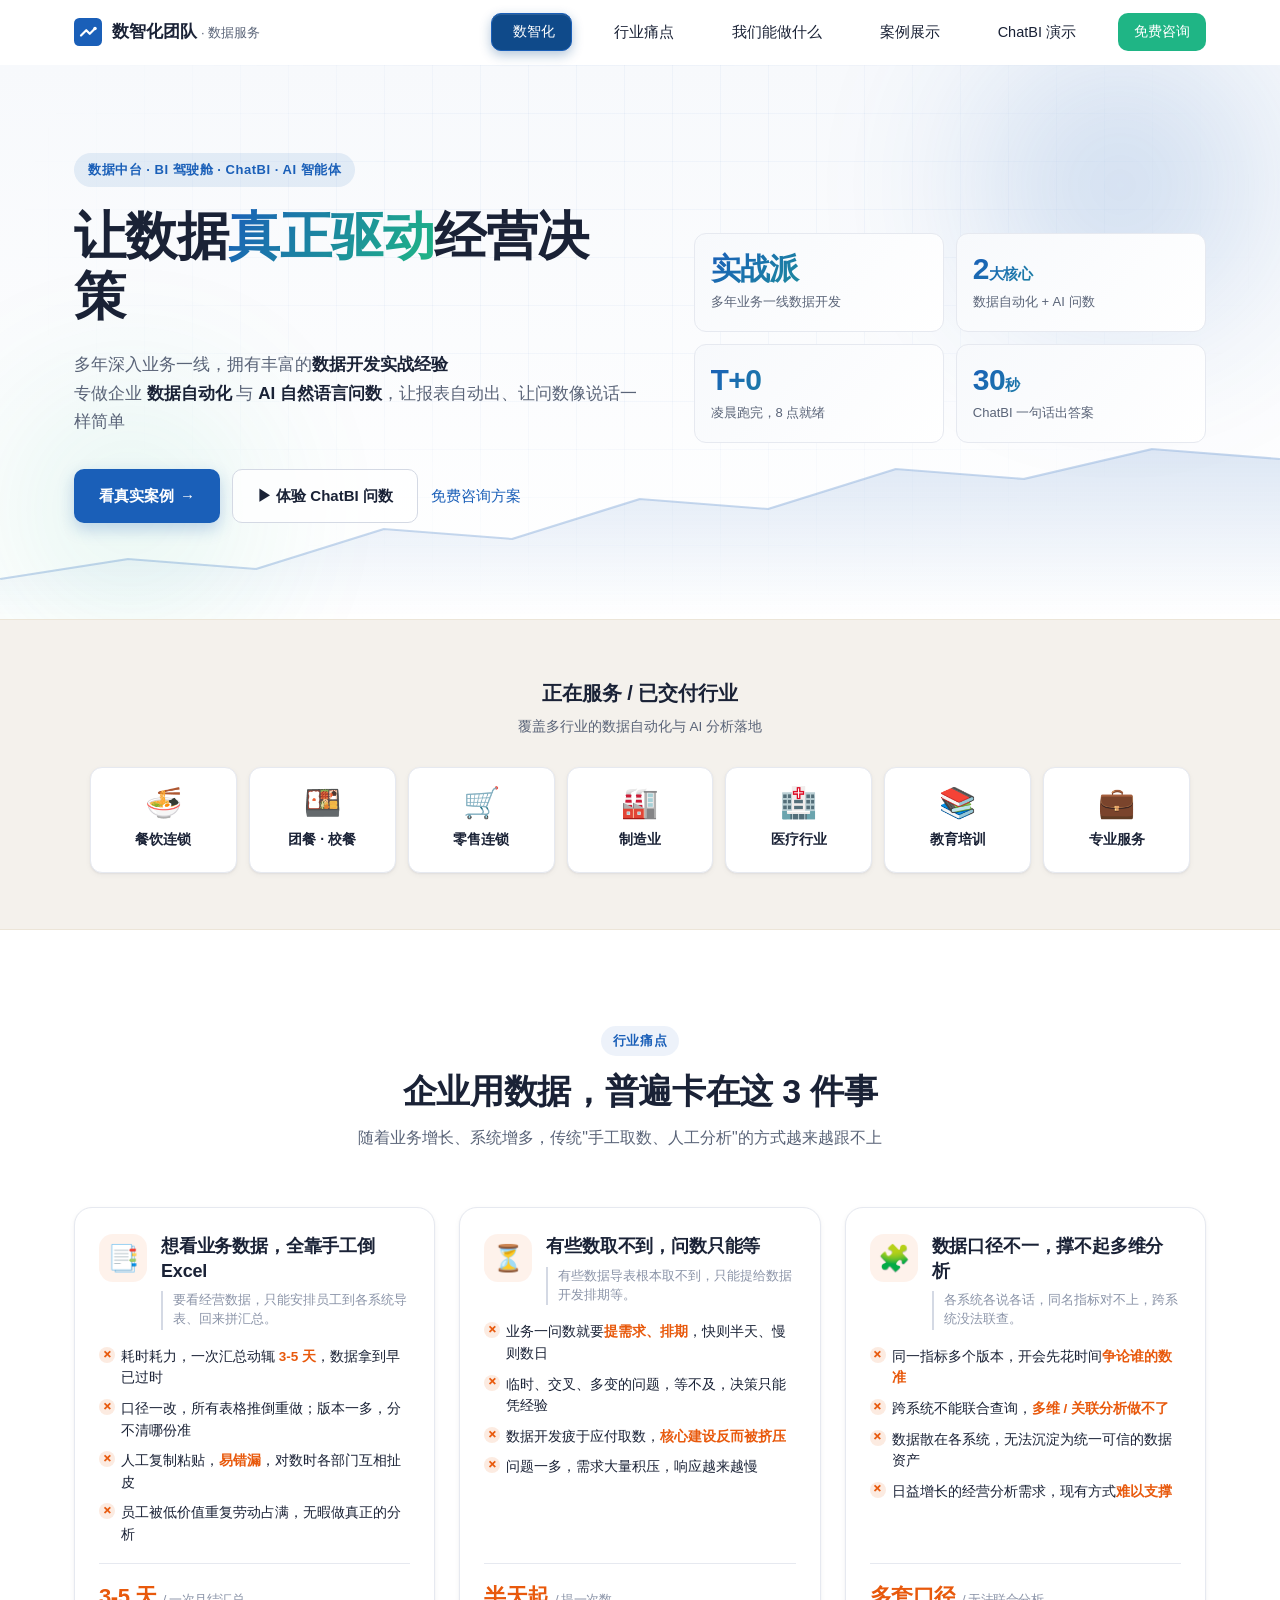
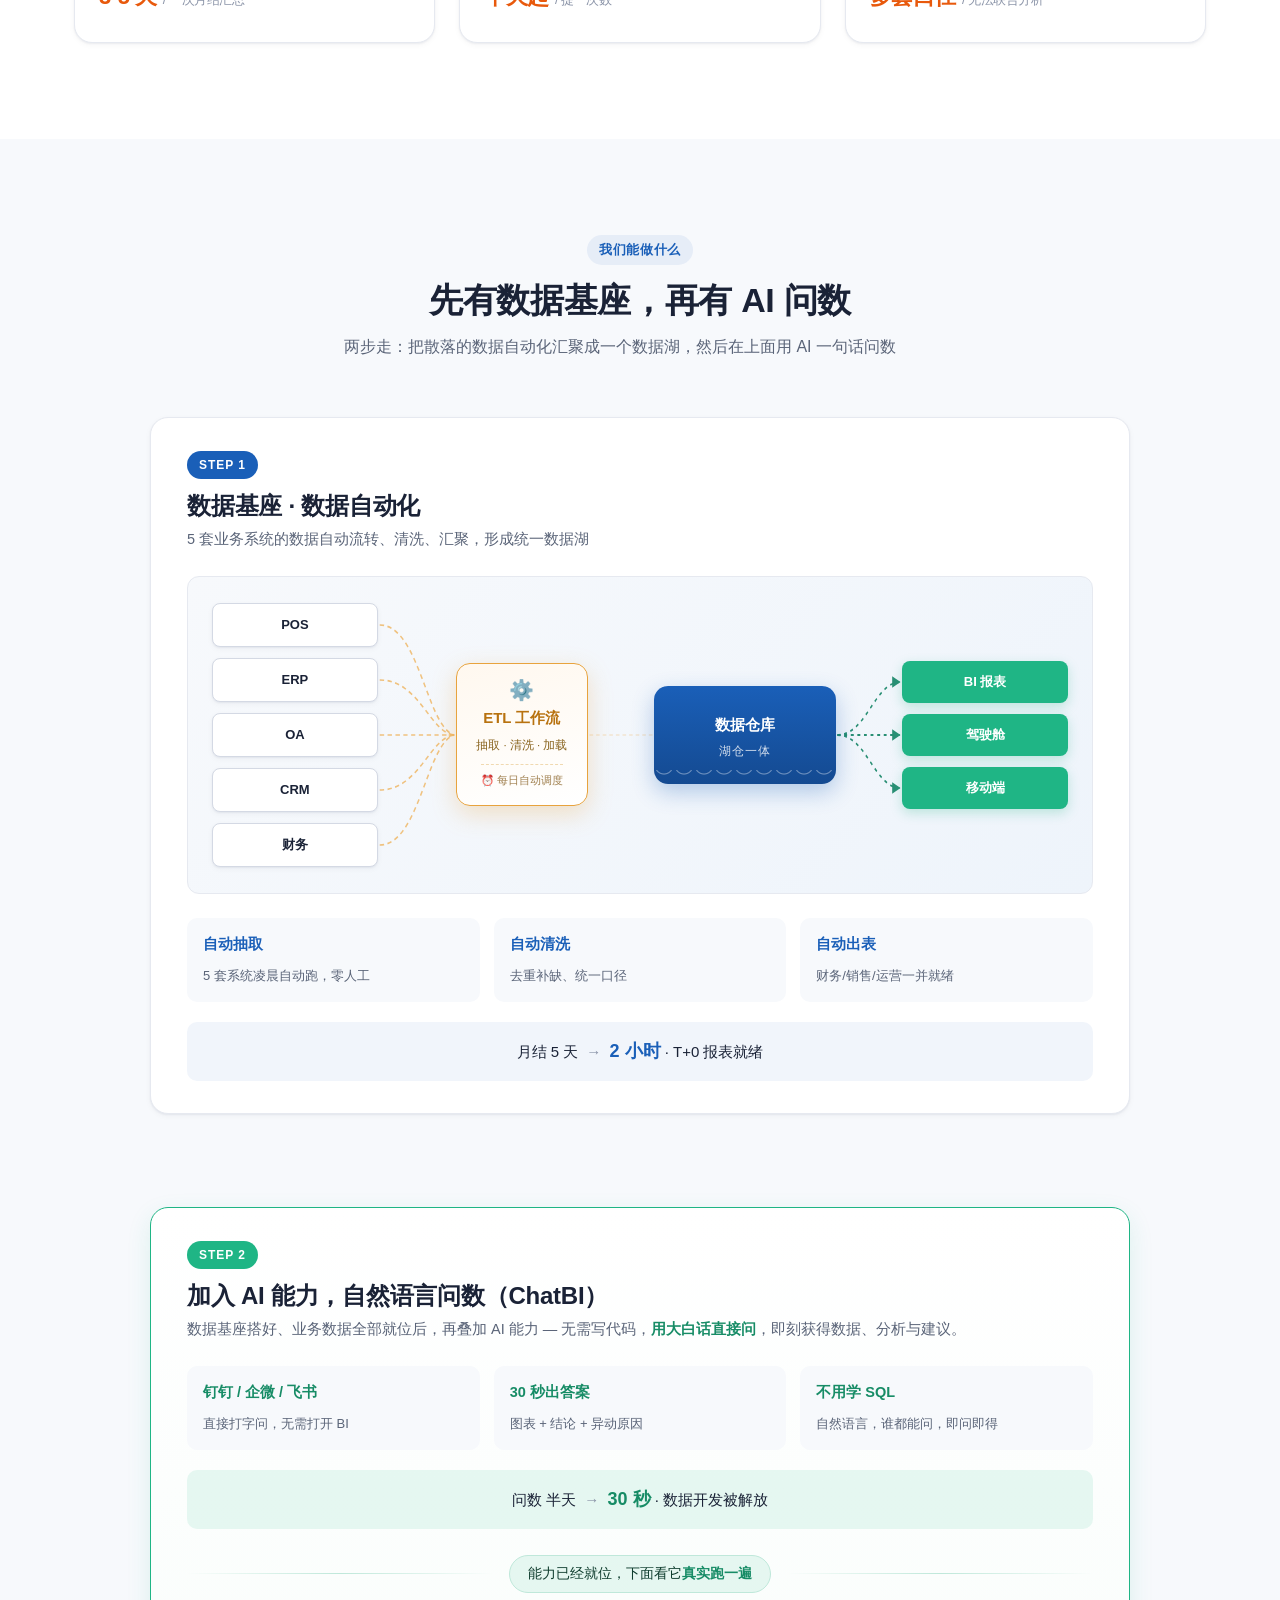
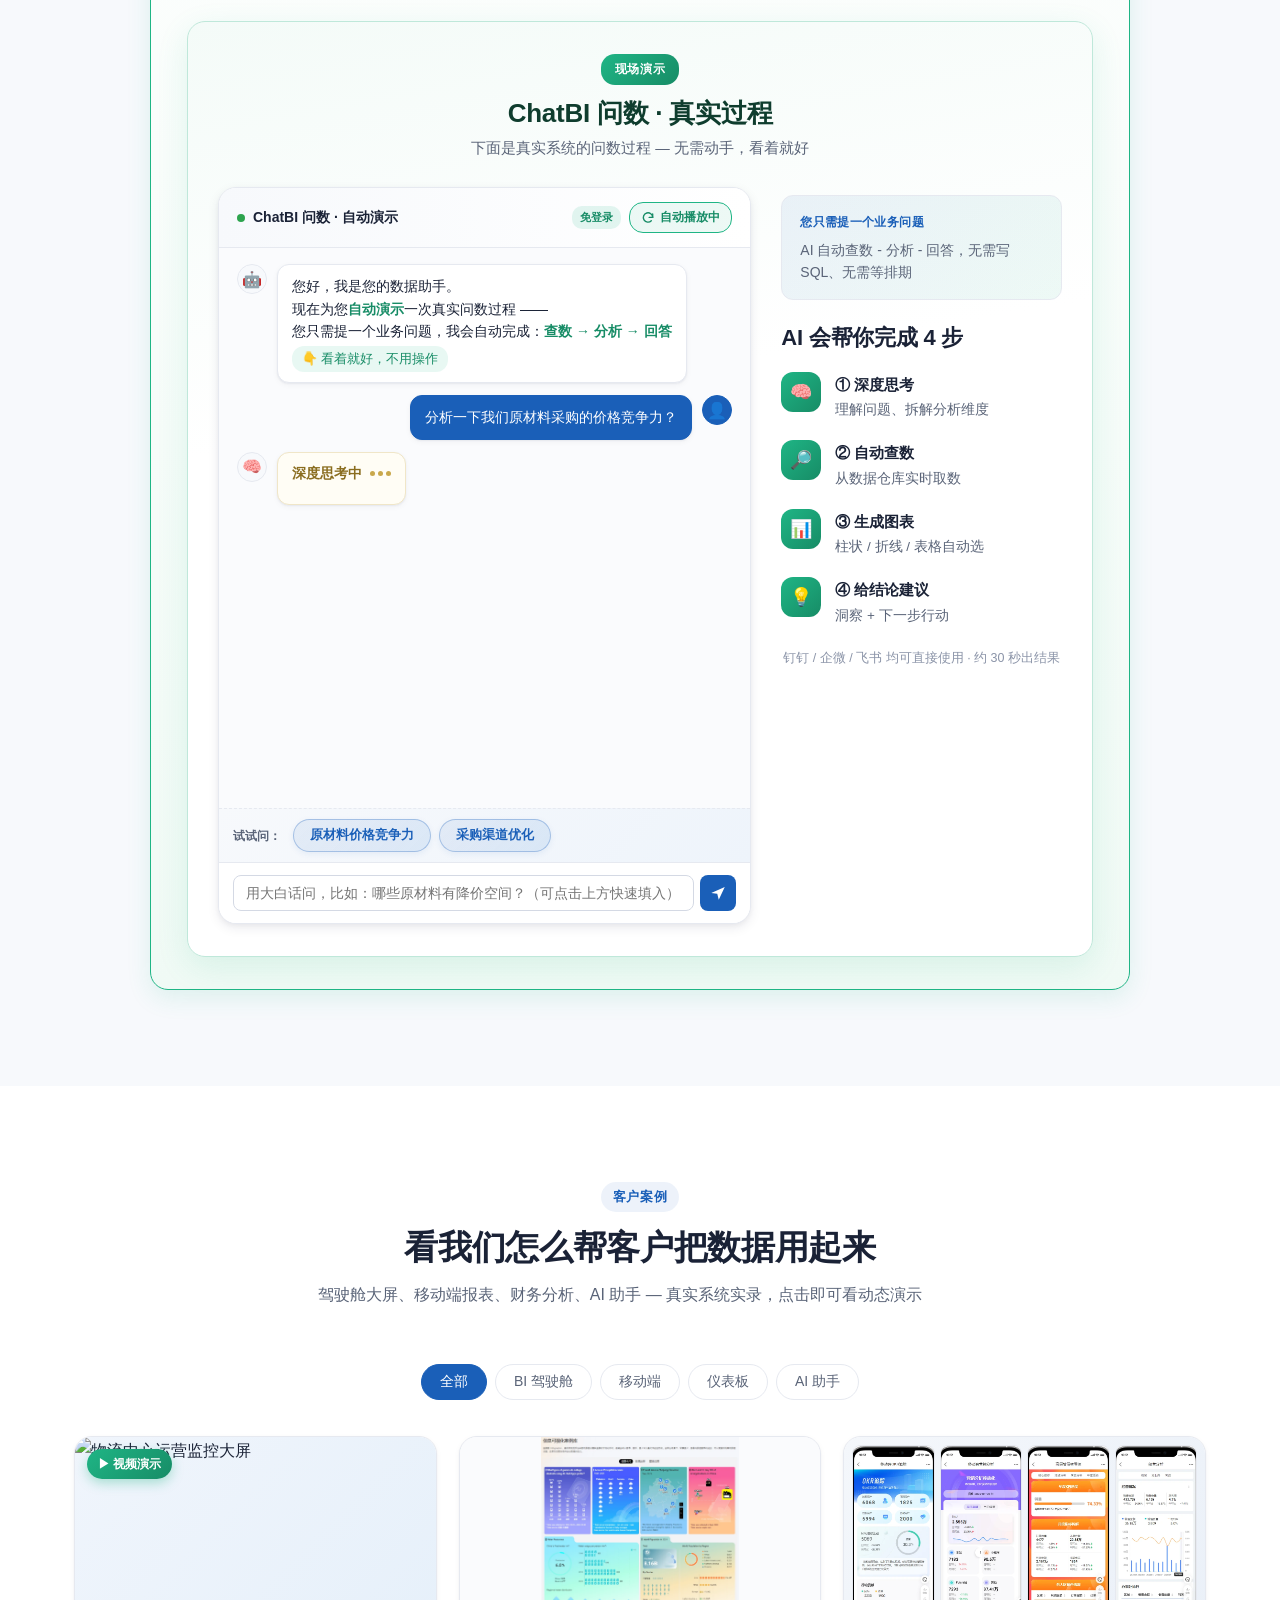
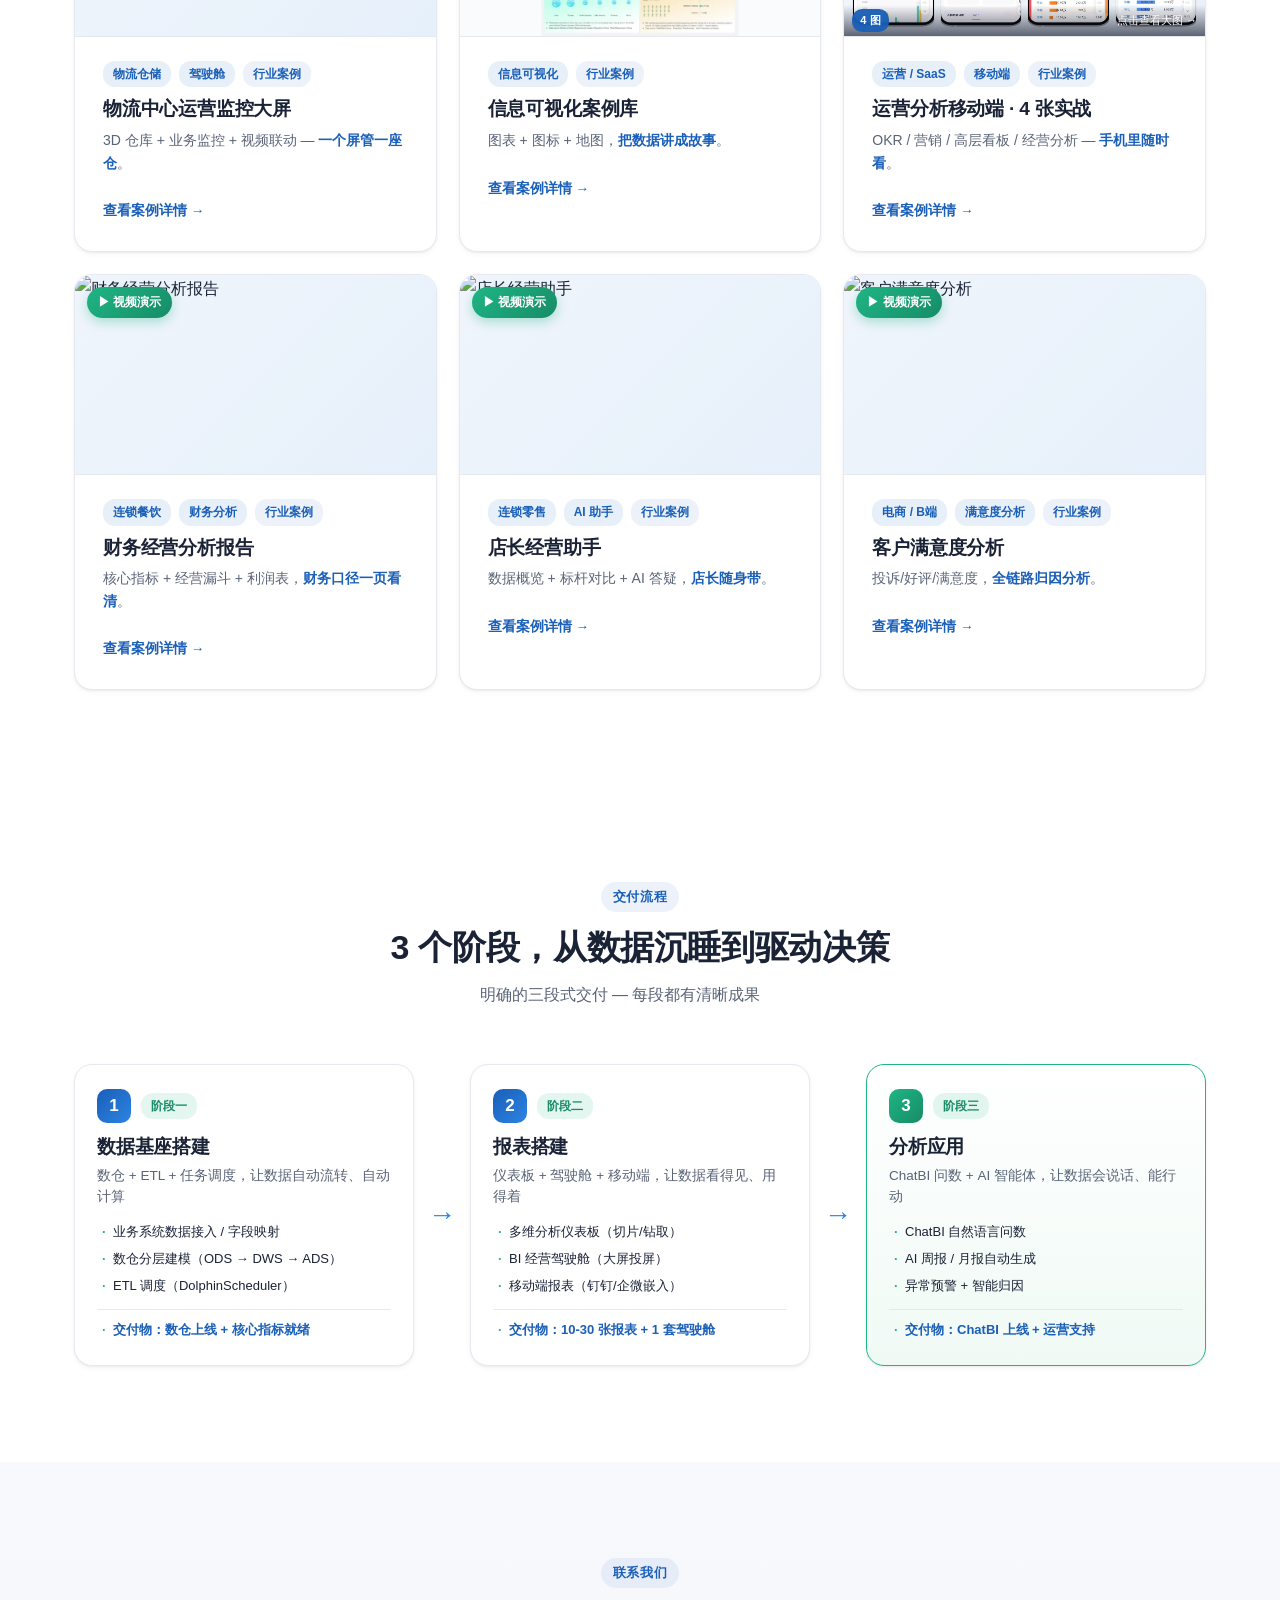
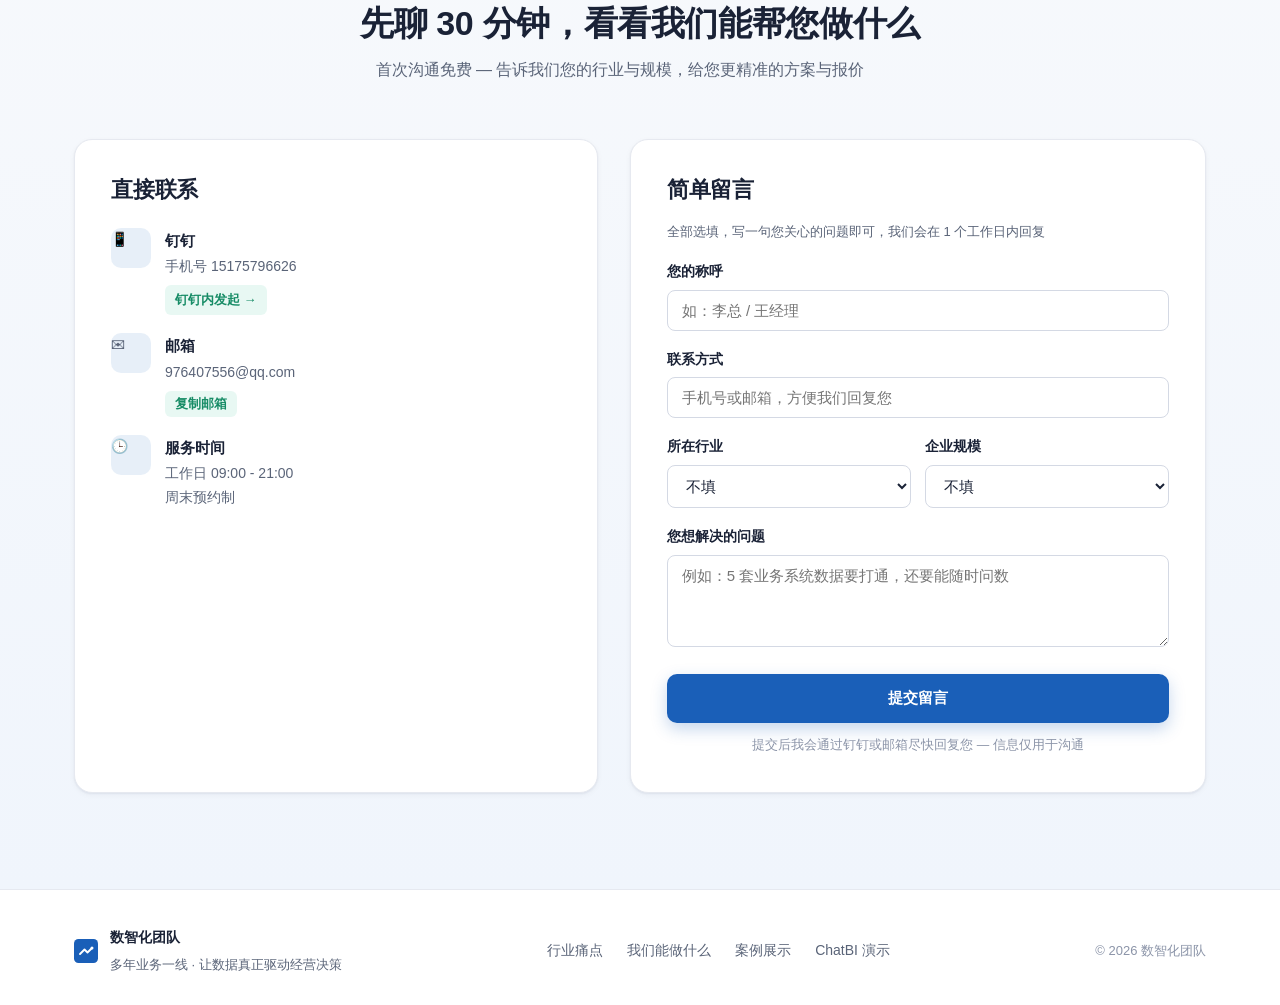
==== commit c1cc1122: "feat: 资源改 cdn.idatai.cn 加速" ====
--- a/index.html
+++ b/index.html
@@ -447,7 +447,7 @@
       <article class="case-card js-case" data-cat="cockpit"
         data-title="物流中心运营监控大屏"
         data-tags='["物流仓储","BI 驾驶舱","真实案例"]'
-        data-gallery='["https://idatai.cn/assets/cockpit-live.mp4"]'
+        data-gallery='["https://cdn.idatai.cn/assets/cockpit-live.mp4"]'
         data-animated="1"
         data-lead="仓库态势 3D 可视化 + 业务监控 + 视频联动 + 自动化立库运营 — 一个屏管一座仓。上方为真实系统动态演示（约 12 秒循环）。"
         data-points='["3D 仓库态势：实时显示库区、托盘、入库/出库箱数","运输/客户/里程排行，榜单一目了然","仓储库存 + 视频监控 + 立库运营同屏呈现","支持大屏投屏，办公室常态轮播"]'
@@ -455,7 +455,7 @@
         data-live="https://bi.aliyuncs.com/t/VbIjUb"
         data-live-title="物流中心运营监控大屏">
         <div class="case-img case-img-thumb">
-          <img src="assets/case-cockpit-cover.jpg" alt="物流中心运营监控大屏" loading="lazy">
+          <img src="https://cdn.idatai.cn/assets/case-cockpit-cover.jpg" alt="物流中心运营监控大屏" loading="lazy">
           <span class="case-gif-badge">▶ 视频演示</span>
           <span class="case-zoom">🔍 点击查看详情</span>
         </div>
@@ -532,13 +532,13 @@
         data-title="财务经营分析报告"
         data-live="https://bi.aliyuncs.com/token3rd/dashboard/view/pc.htm?pageId=e621ec95-dd1c-48bf-ac68-a995be9ae5b1&accessTicket=c08fd365-d35c-473a-8546-4b015f9da389&dd_orientation=auto"
         data-tags='["连锁餐饮","财务分析","真实案例"]'
-        data-gallery='["https://idatai.cn/assets/case-report.mp4"]'
+        data-gallery='["https://cdn.idatai.cn/assets/case-report.mp4"]'
         data-animated="1"
         data-lead="核心指标 + 经营漏斗 + 订单排行 + 利润表四联动，一页看清门店经营全貌。"
         data-points='["核心指标卡：含销售额、销售收入、毛利额，含预算达成进度环","经营漏斗：含税销售额 → 不含税 → 毛利 → 净利润逐层转化","订单排行：按子订单号维度排序，随时切换查看","经营利润表：2019 vs 2020 逐项对比，含变动列"]'
         data-metric='核心指标 · 漏斗 · 排行 · 利润表'>
         <div class="case-img case-img-thumb">
-          <img src="assets/case-report-cover.jpg" alt="财务经营分析报告" loading="lazy">
+          <img src="https://cdn.idatai.cn/assets/case-report-cover.jpg" alt="财务经营分析报告" loading="lazy">
           <span class="case-gif-badge">▶ 视频演示</span>
           <span class="case-zoom">🔍 点击查看详情</span>
         </div>
@@ -559,13 +559,13 @@
         data-title="店长经营助手"
         data-live="https://bi.aliyuncs.com/token3rd/dashboard/view/pc.htm?pageId=644db50d-1c84-4b22-a750-5e1dc0d94c23&accessTicket=6959433b-01aa-4846-884b-502ccd1b9f29&dd_orientation=auto"
         data-tags='["连锁零售","AI 助手","真实案例"]'
-        data-gallery='["https://idatai.cn/assets/case-manager.mp4"]'
+        data-gallery='["https://cdn.idatai.cn/assets/case-manager.mp4"]'
         data-animated="1"
         data-lead="店长的智能小助手 — 数据概览 + 与标杆门店对比 + 近期任务 + AI 对话答疑，一个页面管好门店。"
         data-points='["数据概览：销售额 / 毛利率 / 复购率 / 坪效四项核心指标月环比","标杆对比：雷达图对比同类型标杆门店，快速定位短板","近期任务：陈列/培训/复购等任务清单，状态一目了然","AI 对话：直接问「哪些促销动作对销售额提升最有效」，即时出建议"]'
         data-metric='AI 小助手 · 店长随身带'>
         <div class="case-img case-img-thumb">
-          <img src="assets/case-manager-cover.jpg" alt="店长经营助手" loading="lazy">
+          <img src="https://cdn.idatai.cn/assets/case-manager-cover.jpg" alt="店长经营助手" loading="lazy">
           <span class="case-gif-badge">▶ 视频演示</span>
           <span class="case-zoom">🔍 点击查看详情</span>
         </div>
@@ -586,13 +586,13 @@
         data-title="客户满意度分析"
         data-live="https://bi.aliyuncs.com/token3rd/dashboard/view/pc.htm?pageId=dcc4d394-d399-4646-afc6-636c21cdc3cd&accessTicket=e4a3d70b-b842-4012-9e2d-71e9896470e7&dd_orientation=auto"
         data-tags='["电商 / B端","满意度分析","真实案例"]'
-        data-gallery='["https://idatai.cn/assets/case-satisfaction.mp4"]'
+        data-gallery='["https://cdn.idatai.cn/assets/case-satisfaction.mp4"]'
         data-animated="1"
         data-lead="聚焦 B 端客户与电商客户的满意度调查结果，深入分析客户满意度构成与关键影响因素。"
         data-points='["核心洞察：B端客户投诉率 12.89%（主因交货延迟）、电商好评率 97.98%","分渠道拆解：电商客户 / B端客户双视角切换","客户投诉量与投诉率月度趋势","支持按销售渠道、销售部门多维度筛选下钻"]'
         data-metric='满意度 · 投诉 · 归因全链路'>
         <div class="case-img case-img-thumb">
-          <img src="assets/case-satisfaction-cover.jpg" alt="客户满意度分析" loading="lazy">
+          <img src="https://cdn.idatai.cn/assets/case-satisfaction-cover.jpg" alt="客户满意度分析" loading="lazy">
           <span class="case-gif-badge">▶ 视频演示</span>
           <span class="case-zoom">🔍 点击查看详情</span>
         </div>
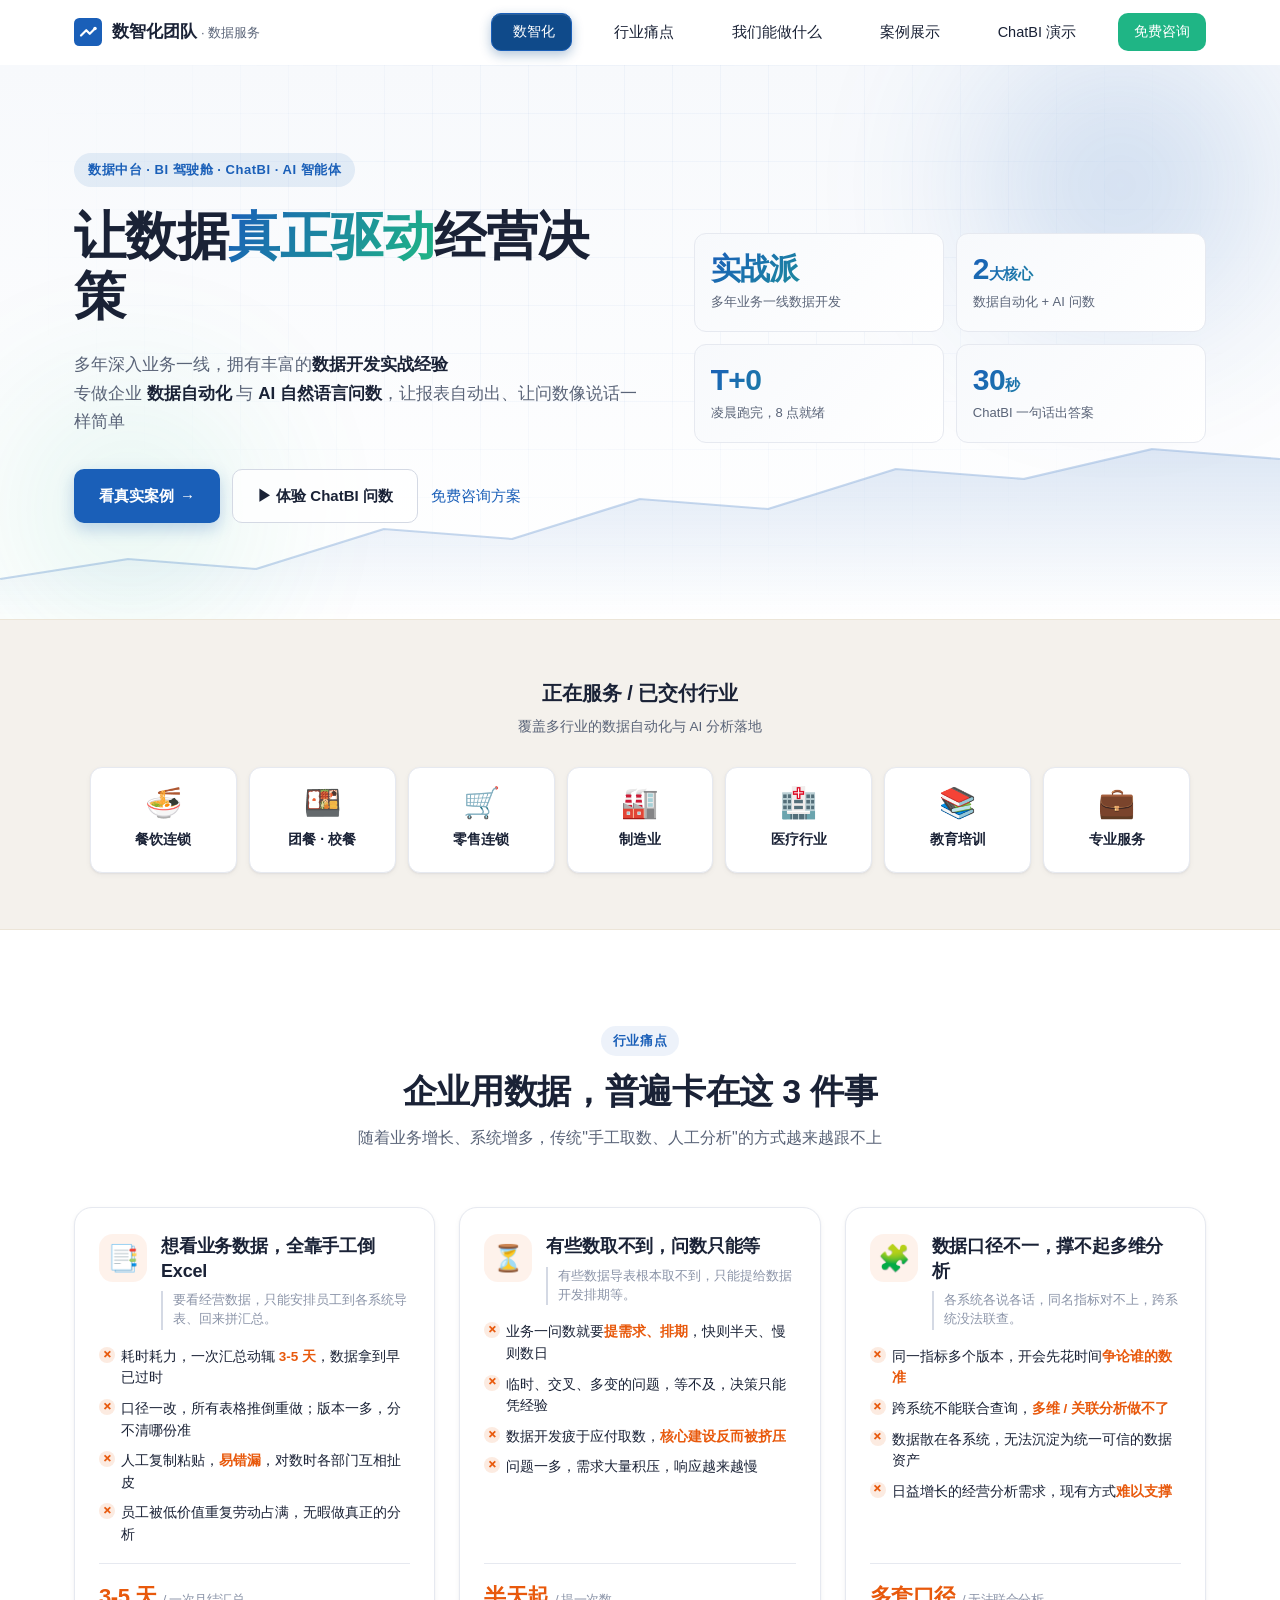
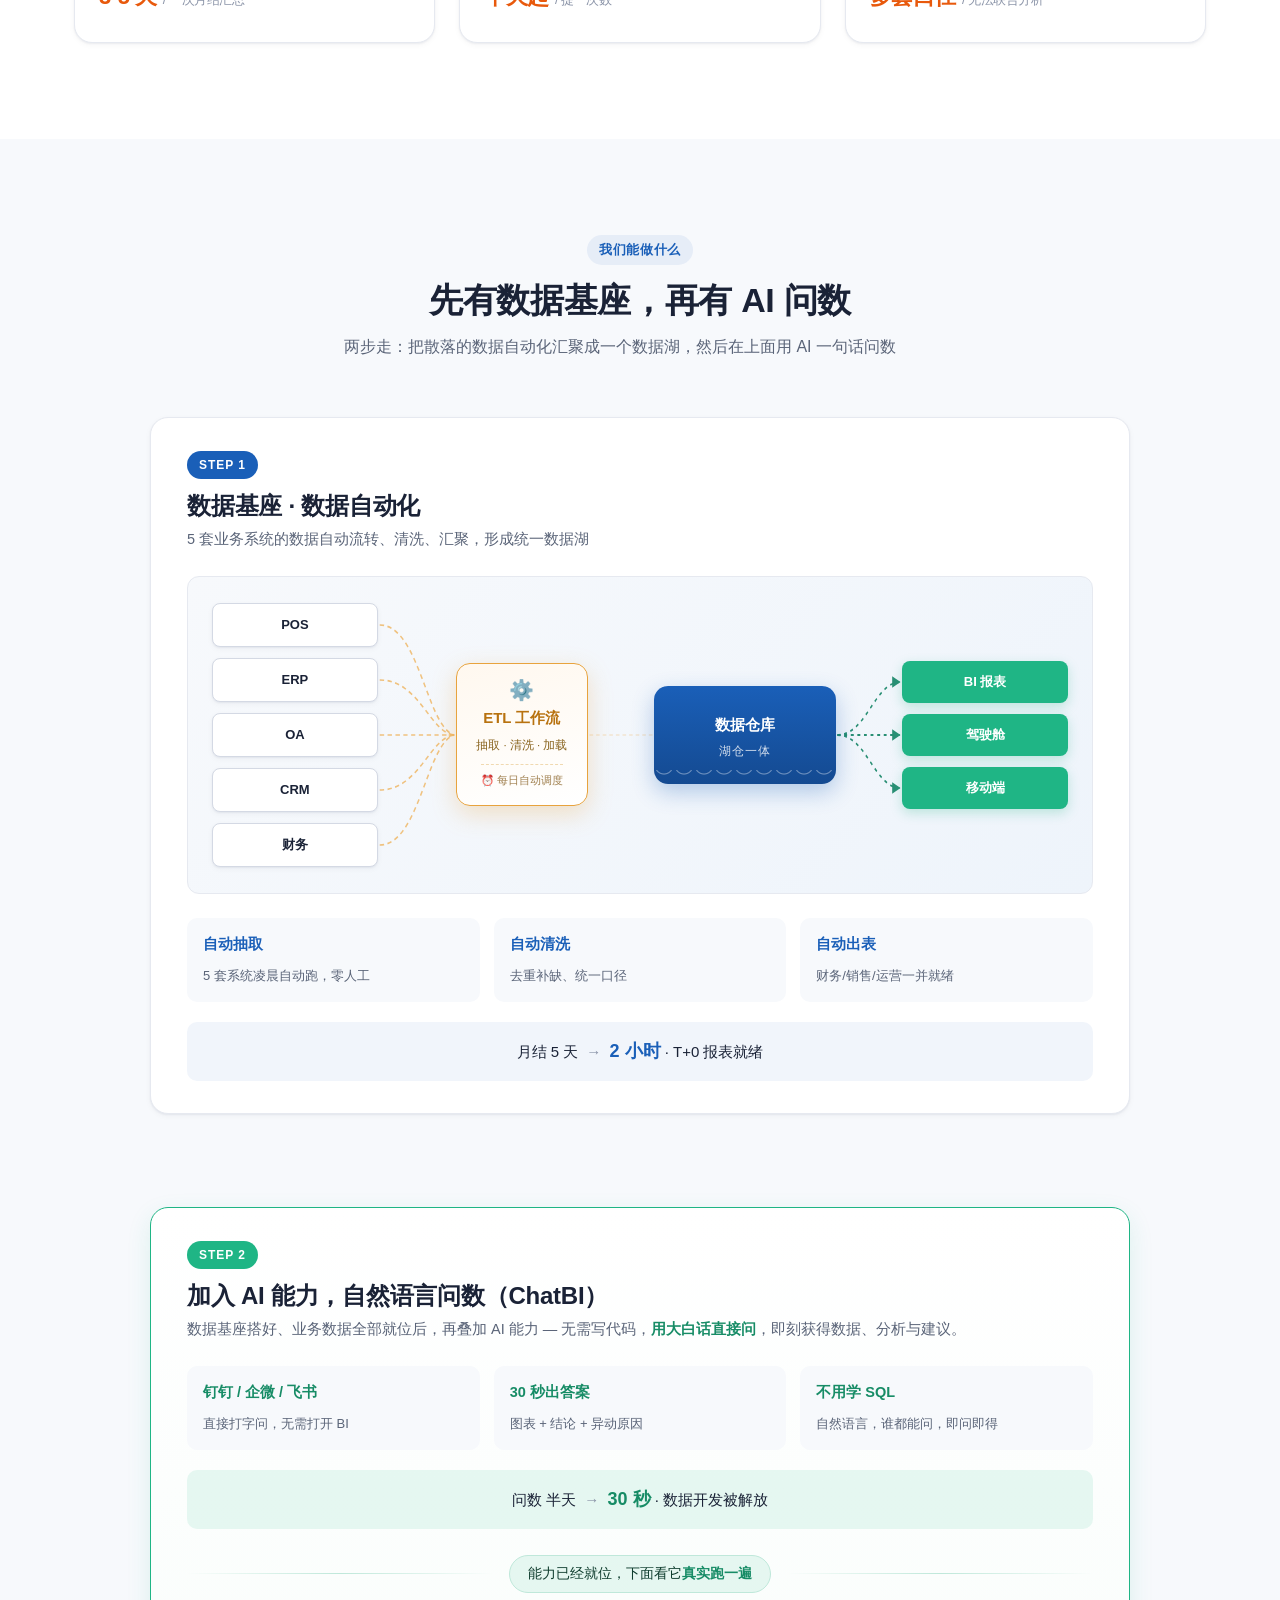
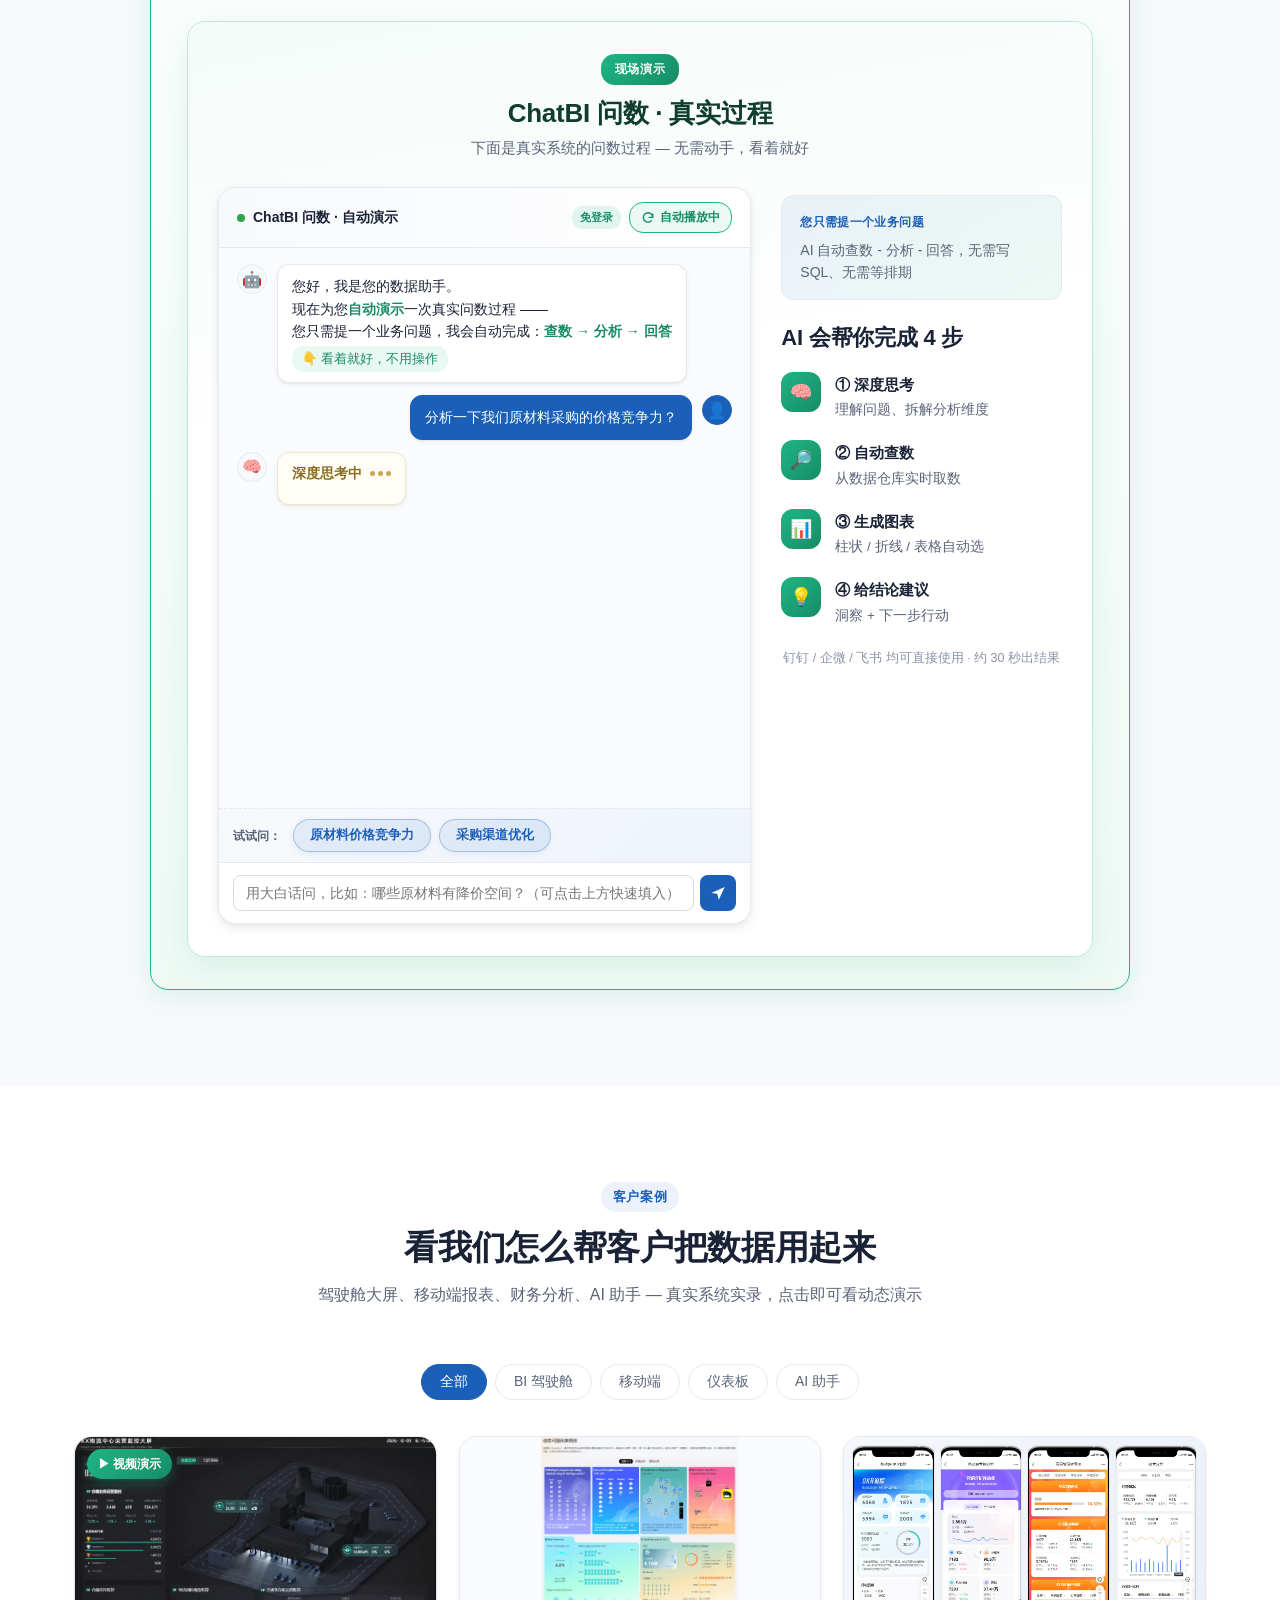
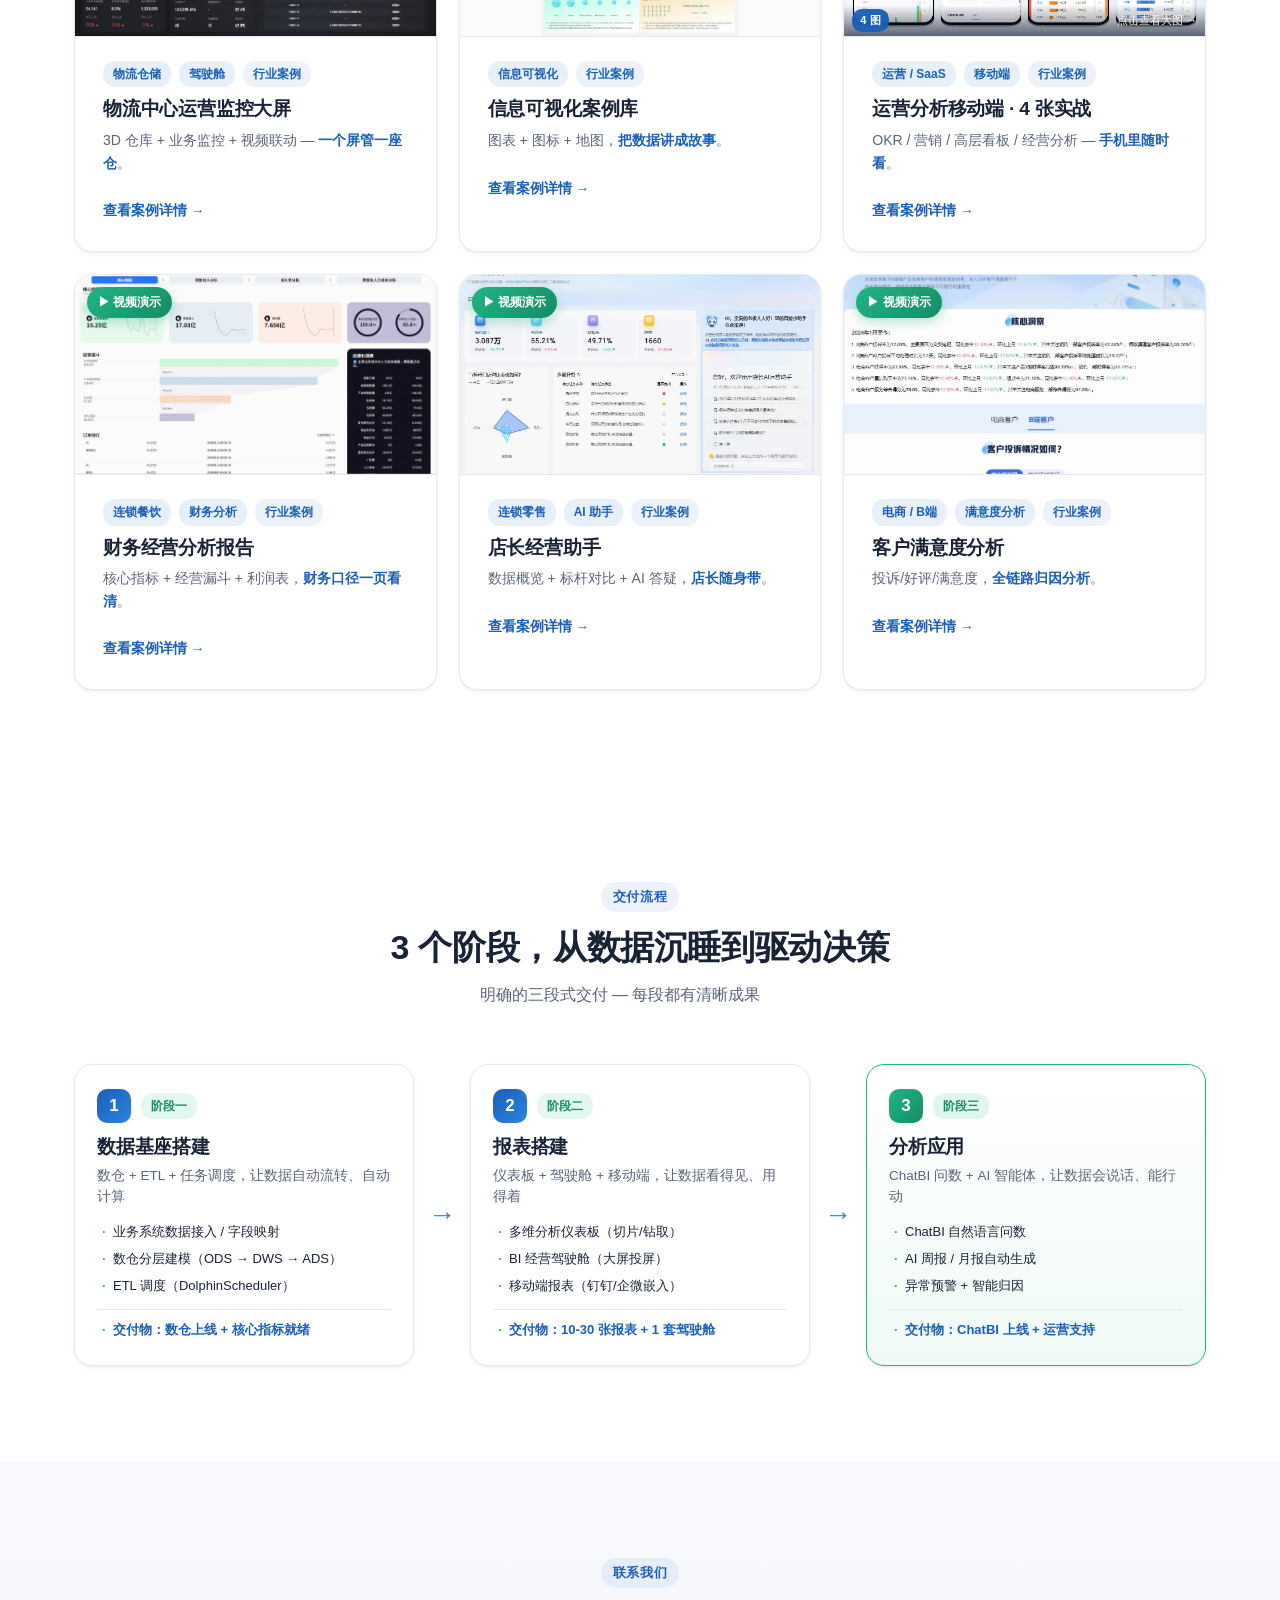
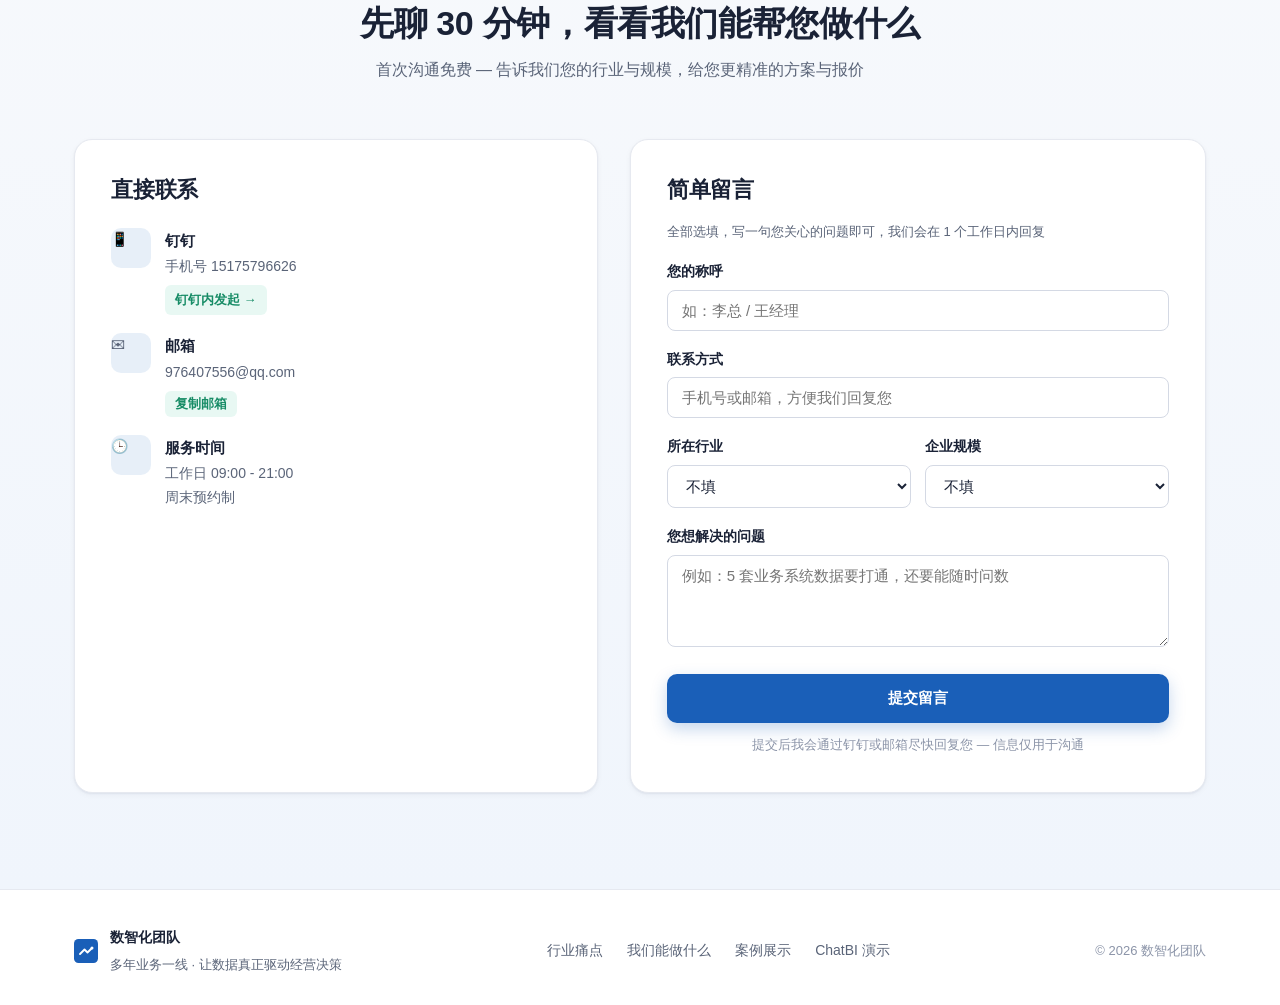
==== commit a7d9926a: "fix: 案例资源回退相对路径（七牛云只传了 index.html 没传 assets）" ====
--- a/index.html
+++ b/index.html
@@ -447,7 +447,7 @@
       <article class="case-card js-case" data-cat="cockpit"
         data-title="物流中心运营监控大屏"
         data-tags='["物流仓储","BI 驾驶舱","真实案例"]'
-        data-gallery='["https://cdn.idatai.cn/assets/cockpit-live.mp4"]'
+        data-gallery='["assets/cockpit-live.mp4"]'
         data-animated="1"
         data-lead="仓库态势 3D 可视化 + 业务监控 + 视频联动 + 自动化立库运营 — 一个屏管一座仓。上方为真实系统动态演示（约 12 秒循环）。"
         data-points='["3D 仓库态势：实时显示库区、托盘、入库/出库箱数","运输/客户/里程排行，榜单一目了然","仓储库存 + 视频监控 + 立库运营同屏呈现","支持大屏投屏，办公室常态轮播"]'
@@ -455,7 +455,7 @@
         data-live="https://bi.aliyuncs.com/t/VbIjUb"
         data-live-title="物流中心运营监控大屏">
         <div class="case-img case-img-thumb">
-          <img src="https://cdn.idatai.cn/assets/case-cockpit-cover.jpg" alt="物流中心运营监控大屏" loading="lazy">
+          <img src="assets/case-cockpit-cover.jpg" alt="物流中心运营监控大屏" loading="lazy">
           <span class="case-gif-badge">▶ 视频演示</span>
           <span class="case-zoom">🔍 点击查看详情</span>
         </div>
@@ -532,13 +532,13 @@
         data-title="财务经营分析报告"
         data-live="https://bi.aliyuncs.com/token3rd/dashboard/view/pc.htm?pageId=e621ec95-dd1c-48bf-ac68-a995be9ae5b1&accessTicket=c08fd365-d35c-473a-8546-4b015f9da389&dd_orientation=auto"
         data-tags='["连锁餐饮","财务分析","真实案例"]'
-        data-gallery='["https://cdn.idatai.cn/assets/case-report.mp4"]'
+        data-gallery='["assets/case-report.mp4"]'
         data-animated="1"
         data-lead="核心指标 + 经营漏斗 + 订单排行 + 利润表四联动，一页看清门店经营全貌。"
         data-points='["核心指标卡：含销售额、销售收入、毛利额，含预算达成进度环","经营漏斗：含税销售额 → 不含税 → 毛利 → 净利润逐层转化","订单排行：按子订单号维度排序，随时切换查看","经营利润表：2019 vs 2020 逐项对比，含变动列"]'
         data-metric='核心指标 · 漏斗 · 排行 · 利润表'>
         <div class="case-img case-img-thumb">
-          <img src="https://cdn.idatai.cn/assets/case-report-cover.jpg" alt="财务经营分析报告" loading="lazy">
+          <img src="assets/case-report-cover.jpg" alt="财务经营分析报告" loading="lazy">
           <span class="case-gif-badge">▶ 视频演示</span>
           <span class="case-zoom">🔍 点击查看详情</span>
         </div>
@@ -559,13 +559,13 @@
         data-title="店长经营助手"
         data-live="https://bi.aliyuncs.com/token3rd/dashboard/view/pc.htm?pageId=644db50d-1c84-4b22-a750-5e1dc0d94c23&accessTicket=6959433b-01aa-4846-884b-502ccd1b9f29&dd_orientation=auto"
         data-tags='["连锁零售","AI 助手","真实案例"]'
-        data-gallery='["https://cdn.idatai.cn/assets/case-manager.mp4"]'
+        data-gallery='["assets/case-manager.mp4"]'
         data-animated="1"
         data-lead="店长的智能小助手 — 数据概览 + 与标杆门店对比 + 近期任务 + AI 对话答疑，一个页面管好门店。"
         data-points='["数据概览：销售额 / 毛利率 / 复购率 / 坪效四项核心指标月环比","标杆对比：雷达图对比同类型标杆门店，快速定位短板","近期任务：陈列/培训/复购等任务清单，状态一目了然","AI 对话：直接问「哪些促销动作对销售额提升最有效」，即时出建议"]'
         data-metric='AI 小助手 · 店长随身带'>
         <div class="case-img case-img-thumb">
-          <img src="https://cdn.idatai.cn/assets/case-manager-cover.jpg" alt="店长经营助手" loading="lazy">
+          <img src="assets/case-manager-cover.jpg" alt="店长经营助手" loading="lazy">
           <span class="case-gif-badge">▶ 视频演示</span>
           <span class="case-zoom">🔍 点击查看详情</span>
         </div>
@@ -586,13 +586,13 @@
         data-title="客户满意度分析"
         data-live="https://bi.aliyuncs.com/token3rd/dashboard/view/pc.htm?pageId=dcc4d394-d399-4646-afc6-636c21cdc3cd&accessTicket=e4a3d70b-b842-4012-9e2d-71e9896470e7&dd_orientation=auto"
         data-tags='["电商 / B端","满意度分析","真实案例"]'
-        data-gallery='["https://cdn.idatai.cn/assets/case-satisfaction.mp4"]'
+        data-gallery='["assets/case-satisfaction.mp4"]'
         data-animated="1"
         data-lead="聚焦 B 端客户与电商客户的满意度调查结果，深入分析客户满意度构成与关键影响因素。"
         data-points='["核心洞察：B端客户投诉率 12.89%（主因交货延迟）、电商好评率 97.98%","分渠道拆解：电商客户 / B端客户双视角切换","客户投诉量与投诉率月度趋势","支持按销售渠道、销售部门多维度筛选下钻"]'
         data-metric='满意度 · 投诉 · 归因全链路'>
         <div class="case-img case-img-thumb">
-          <img src="https://cdn.idatai.cn/assets/case-satisfaction-cover.jpg" alt="客户满意度分析" loading="lazy">
+          <img src="assets/case-satisfaction-cover.jpg" alt="客户满意度分析" loading="lazy">
           <span class="case-gif-badge">▶ 视频演示</span>
           <span class="case-zoom">🔍 点击查看详情</span>
         </div>
